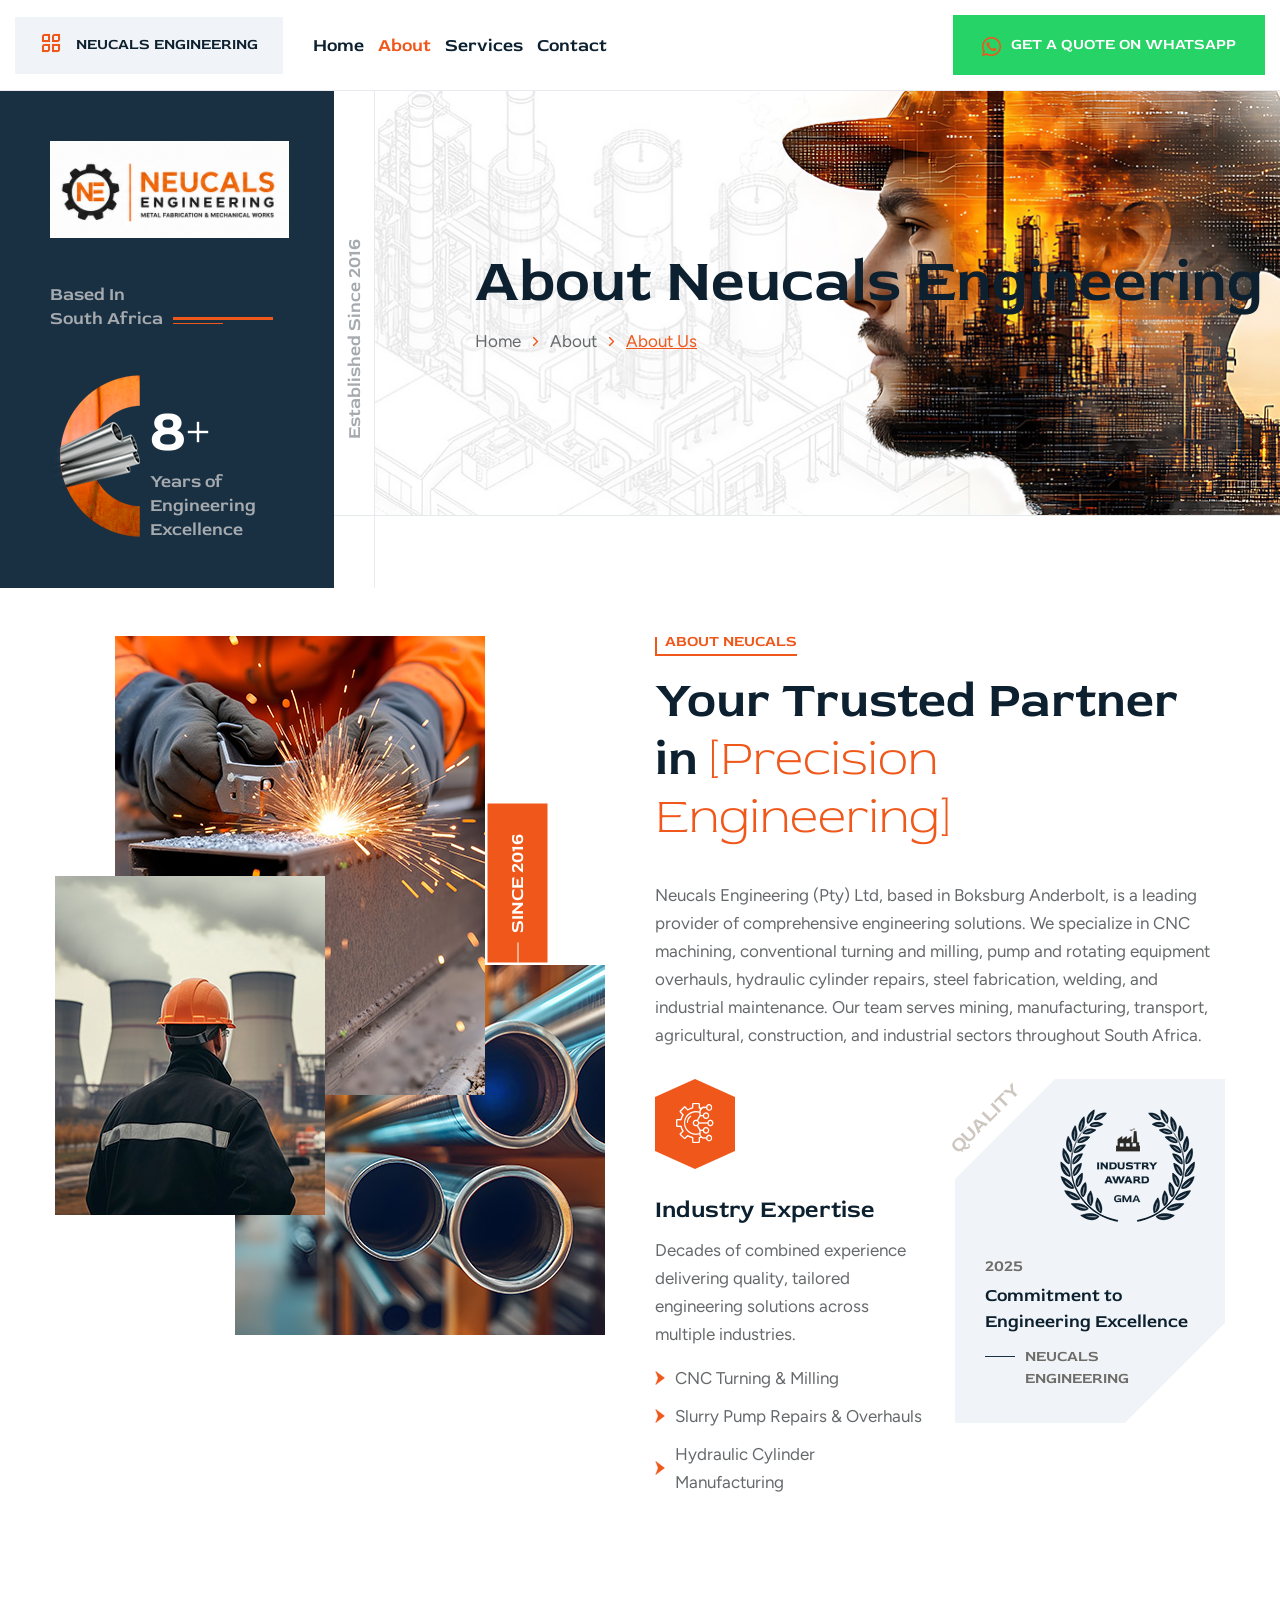
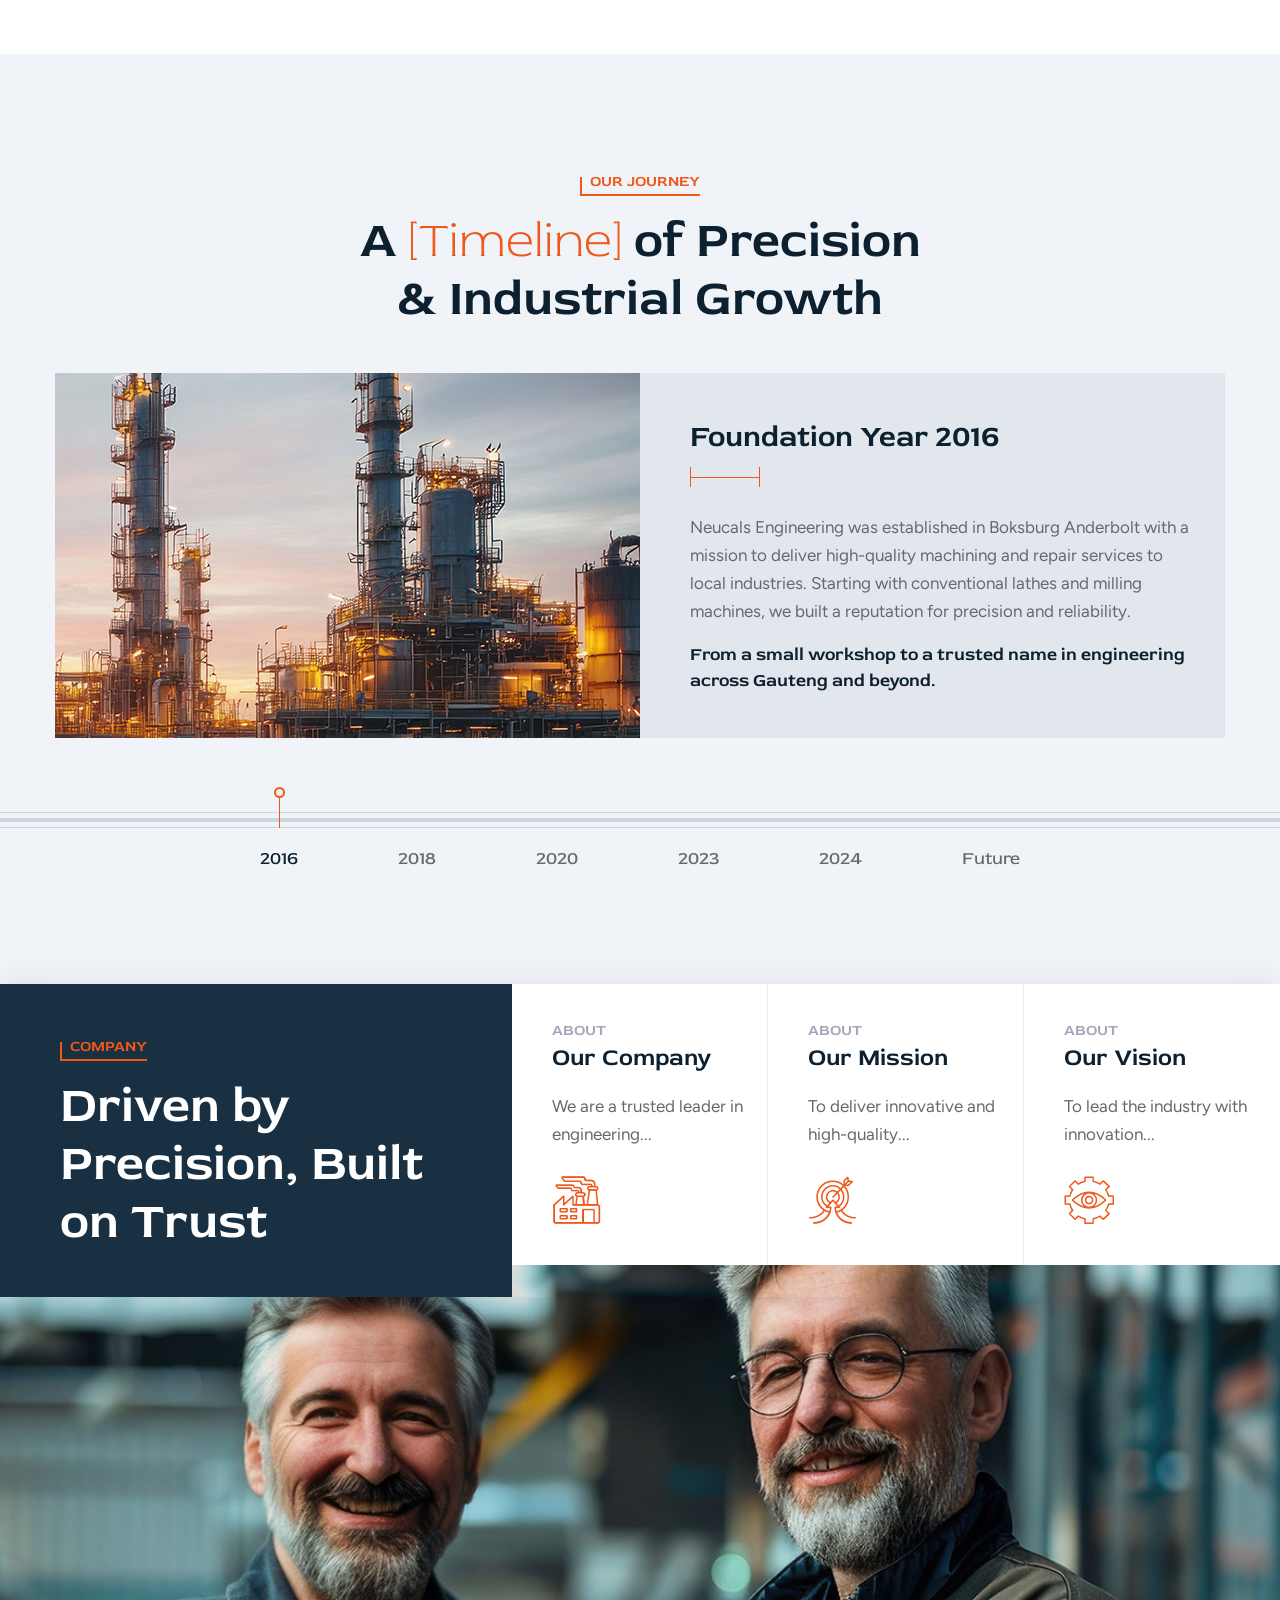
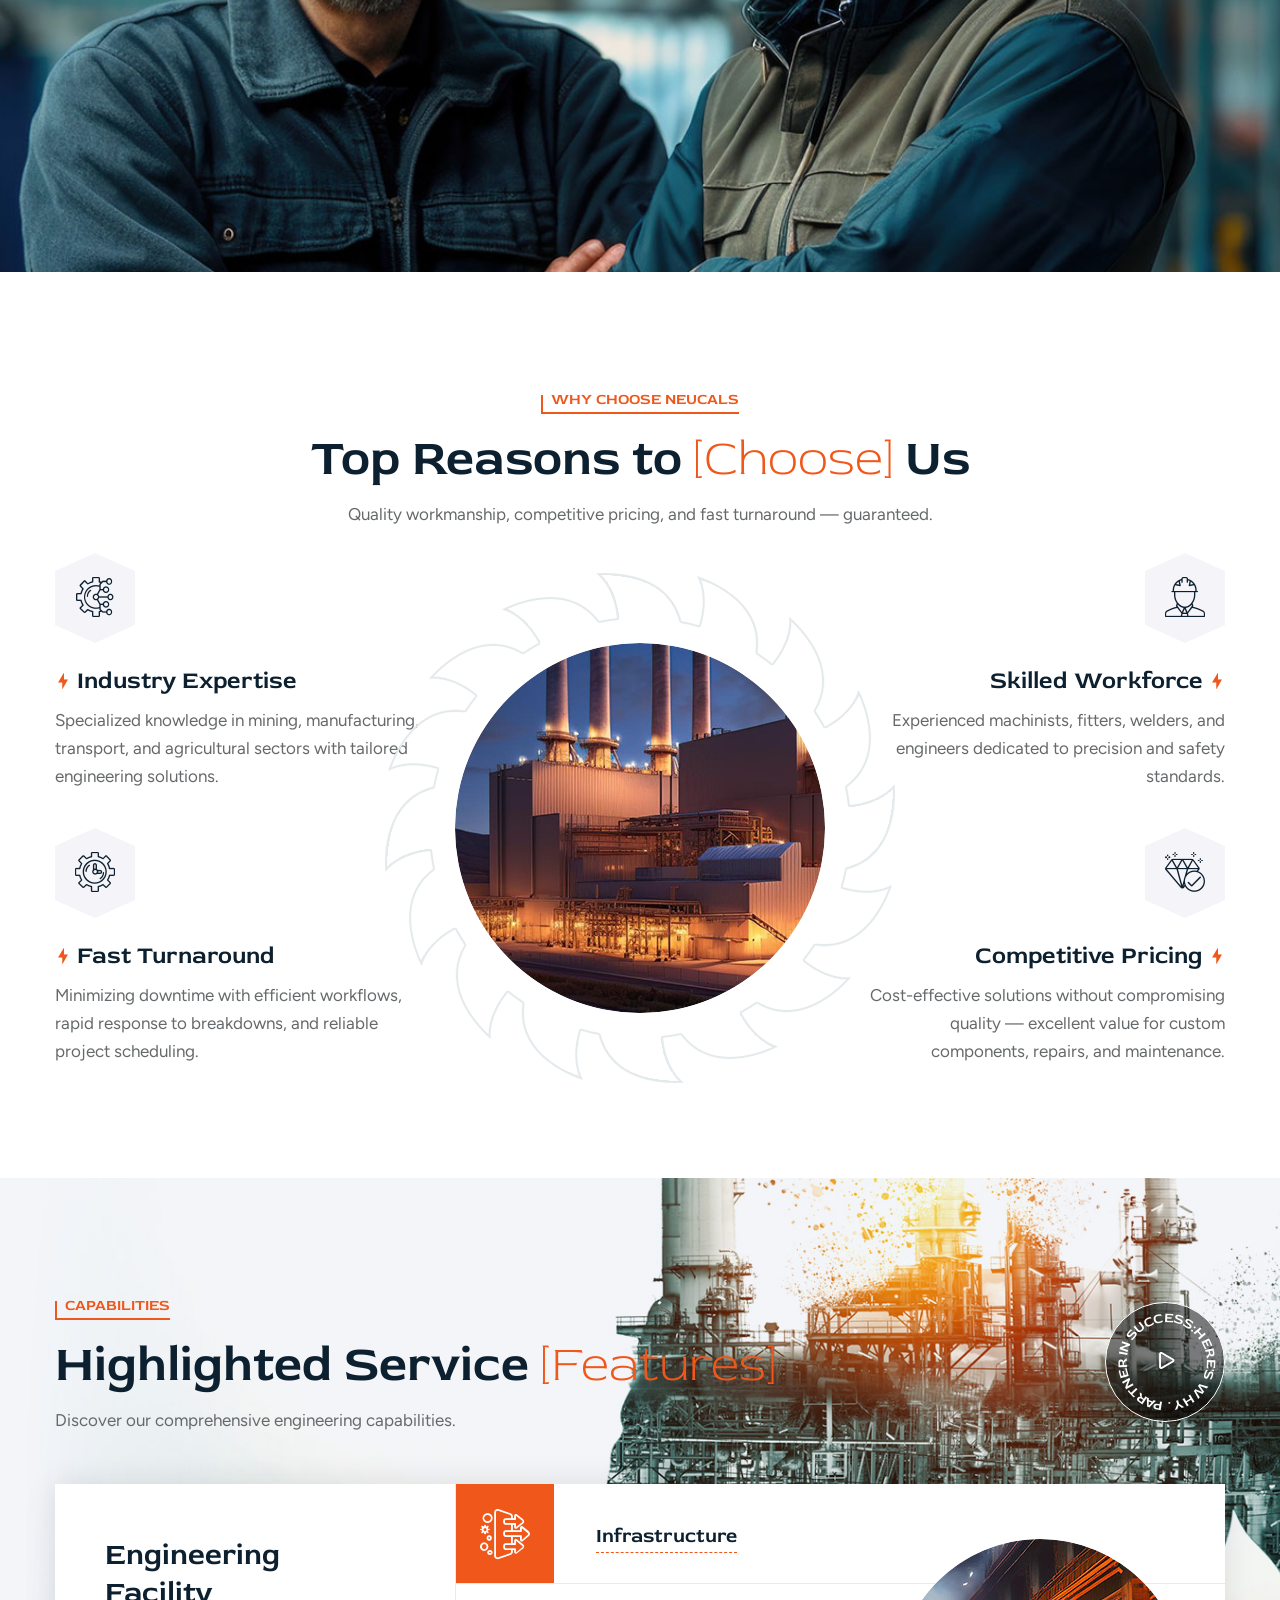
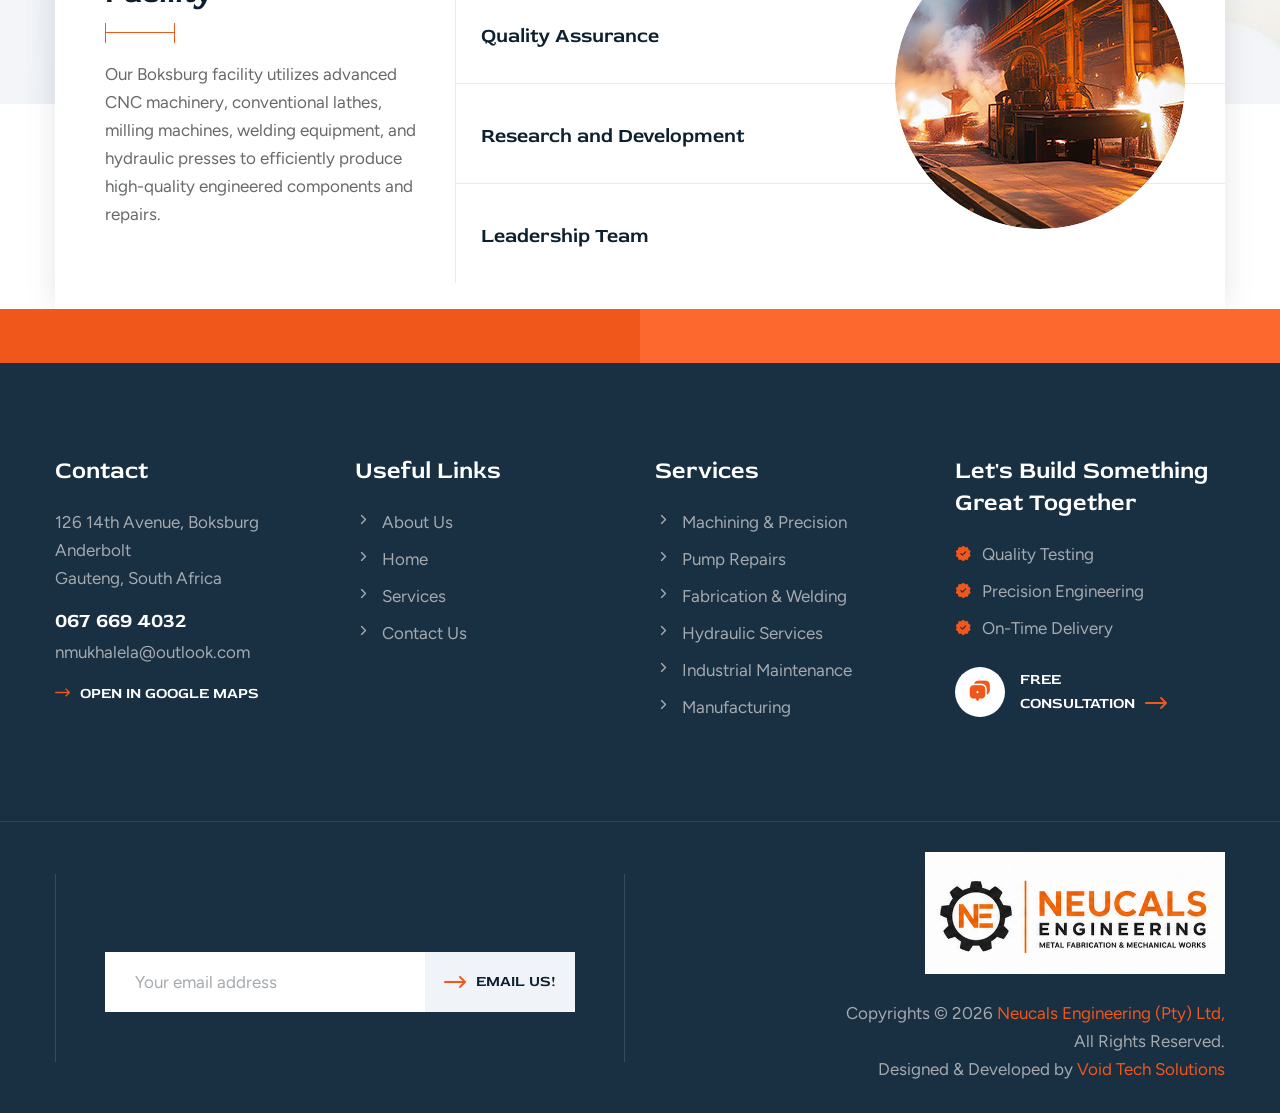
==== about.html @ 71191a8f "Initial commit - Neucals Engineering website" ====
<!DOCTYPE html>
<html lang="en">
<head>
<meta charset="utf-8">
<meta http-equiv="X-UA-Compatible" content="IE=edge">
<meta name="viewport" content="width=device-width, initial-scale=1.0" />

<!-- Primary Meta Tags -->
<title>About Neucals Engineering | CNC Machining & Fabrication Experts in Boksburg</title>
<meta name="title" content="About Neucals Engineering | Precision Machining & Industrial Maintenance Specialists">
<meta name="description" content="Neucals Engineering (Pty) Ltd provides expert CNC machining, pump repairs, hydraulic services, welding, fabrication, and industrial maintenance in Boksburg, Gauteng. Established 2016. Get a quote today!">
<meta name="keywords" content="Neucals Engineering, CNC machining Boksburg, pump repairs South Africa, hydraulic cylinder repairs, fabrication welding, industrial maintenance Gauteng, engineering company Boksburg, precision engineering South Africa, slurry pump repairs, CNC turning and milling">
<meta name="author" content="Neucals Engineering (Pty) Ltd">
<meta name="robots" content="index, follow">
<meta name="language" content="English">
<meta name="revisit-after" content="7 days">
<meta name="distribution" content="global">
<meta name="geo.region" content="ZA-GP">
<meta name="geo.placename" content="Boksburg">
<meta name="geo.position" content="-26.2125;28.2596">
<meta name="ICBM" content="-26.2125, 28.2596">

<!-- Open Graph / Facebook -->
<meta property="og:type" content="website">
<meta property="og:url" content="https://neucalsengineering.co.za/about.html">
<meta property="og:title" content="About Neucals Engineering | Precision Engineering Experts in Boksburg">
<meta property="og:description" content="Since 2016, Neucals Engineering has provided expert CNC machining, pump repairs, fabrication, welding, and industrial maintenance services across South Africa.">
<meta property="og:image" content="assets/images/headerlogo.png">

<!-- Twitter -->
<meta property="twitter:card" content="summary_large_image">
<meta property="twitter:url" content="https://neucalsengineering.co.za/about.html">
<meta property="twitter:title" content="About Neucals Engineering | Engineering Excellence Since 2016">
<meta property="twitter:description" content="Professional CNC machining, pump repairs, fabrication, welding, and industrial maintenance services in Boksburg, Gauteng.">
<meta property="twitter:image" content="assets/images/headerlogo.png">

<!-- Additional SEO Meta Tags -->
<meta name="format-detection" content="telephone=no">
<meta name="apple-mobile-web-app-capable" content="yes">
<meta name="apple-mobile-web-app-status-bar-style" content="black">
<meta name="apple-mobile-web-app-title" content="Neucals Engineering - About">

<!-- Canonical URL -->
<link rel="canonical" href="https://neucalsengineering.co.za/about.html">

<!-- Fav Icon -->
<link rel="icon" href="assets/images/favicon-4.ico" type="image/x-icon">
<link rel="apple-touch-icon" href="assets/images/favicon-4.ico">

<!-- Google Fonts -->
<link href="https://fonts.googleapis.com/css2?family=Red+Rose:wght@300..700&display=swap" rel="stylesheet">
<link href="https://fonts.googleapis.com/css2?family=Figtree:ital,wght@0,300..900;1,300..900&display=swap" rel="stylesheet">

<!-- Stylesheets -->
<link href="assets/css/font-awesome-all.css" rel="stylesheet">
<link href="assets/css/flaticon_flexibank.css" rel="stylesheet">
<link href="assets/css/owl.css" rel="stylesheet">
<link href="assets/css/bootstrap.css" rel="stylesheet">
<link href="assets/css/jquery.fancybox.min.css" rel="stylesheet">
<link href="assets/css/animate.css" rel="stylesheet">
<link href="assets/css/nice-select.css" rel="stylesheet">
<link href="assets/css/elpath.css" rel="stylesheet">
<link href="assets/css/color1.css" id="jssDefault" rel="stylesheet">
<link href="assets/css/odometer.css" rel="stylesheet">
<link href="assets/css/style.css" rel="stylesheet">
<link href="assets/css/responsive.css" rel="stylesheet">

<style>
    .header-lower .logo-box img, .sticky-header .logo-box img { max-height: 60px; width: auto; }
    .mobile-menu .nav-logo img { max-height: 50px; width: auto; }
</style>

<!-- Schema Markup for About Page -->
<script type="application/ld+json">
{
  "@context": "https://schema.org",
  "@type": "AboutPage",
  "name": "About Neucals Engineering",
  "description": "Neucals Engineering provides expert CNC machining, pump repairs, hydraulic services, fabrication, welding, and industrial maintenance in Boksburg, South Africa.",
  "url": "https://neucalsengineering.co.za/about.html",
  "mainEntity": {
    "@type": "LocalBusiness",
    "name": "Neucals Engineering (Pty) Ltd",
    "image": "https://neucalsengineering.co.za/assets/images/headerlogo.png",
    "description": "Since 2016, Neucals Engineering has been a trusted provider of precision machining, pump repairs, fabrication, welding, and industrial maintenance services.",
    "address": {
      "@type": "PostalAddress",
      "streetAddress": "126 14th Avenue, Anderbolt",
      "addressLocality": "Boksburg",
      "addressRegion": "Gauteng",
      "postalCode": "1459",
      "addressCountry": "ZA"
    },
    "geo": {
      "@type": "GeoCoordinates",
      "latitude": "-26.2125",
      "longitude": "28.2596"
    },
    "url": "https://neucalsengineering.co.za/",
    "telephone": "+27676694032",
    "email": "nmukhalela@outlook.com",
    "priceRange": "$$",
    "openingHoursSpecification": {
      "@type": "OpeningHoursSpecification",
      "dayOfWeek": ["Monday", "Tuesday", "Wednesday", "Thursday", "Friday"],
      "opens": "08:00",
      "closes": "17:00"
    },
    "foundingDate": "2016",
    "founders": [
      {
        "@type": "Person",
        "name": "N. Mukhalela"
      }
    ],
    "knowsLanguage": ["English", "Zulu", "Xhosa"],
    "areaServed": {
      "@type": "State",
      "name": "Gauteng"
    },
    "makesOffer": [
      {
        "@type": "Offer",
        "itemOffered": {
          "@type": "Service",
          "name": "CNC Machining",
          "description": "Precision CNC turning and milling services"
        }
      },
      {
        "@type": "Offer",
        "itemOffered": {
          "@type": "Service",
          "name": "Pump Repairs",
          "description": "Slurry pump repairs and overhauls"
        }
      },
      {
        "@type": "Offer",
        "itemOffered": {
          "@type": "Service",
          "name": "Fabrication & Welding",
          "description": "Steel fabrication and welding services"
        }
      }
    ]
  }
}
</script>

<!-- BreadcrumbList Schema -->
<script type="application/ld+json">
{
  "@context": "https://schema.org",
  "@type": "BreadcrumbList",
  "itemListElement": [
    {
      "@type": "ListItem",
      "position": 1,
      "name": "Home",
      "item": "https://neucalsengineering.co.za/"
    },
    {
      "@type": "ListItem",
      "position": 2,
      "name": "About",
      "item": "https://neucalsengineering.co.za/about.html"
    }
  ]
}
</script>

</head>


<!-- page wrapper -->
<body>

    <div class="boxed_wrapper">


        <!-- preloader -->
        <div class="loader-wrap">
            <div class="preloader">
                <div id="handle-preloader" class="handle-preloader">
                    <div class="animation-preloader">
                        <div class="spinner"></div>
                        <div class="txt-loading">
                            <span data-text-preloader="N" class="letters-loading">N</span>
                            <span data-text-preloader="e" class="letters-loading">e</span>
                            <span data-text-preloader="u" class="letters-loading">u</span>
                            <span data-text-preloader="c" class="letters-loading">c</span>
                            <span data-text-preloader="a" class="letters-loading">a</span>
                            <span data-text-preloader="l" class="letters-loading">l</span>
                            <span data-text-preloader="s" class="letters-loading">s</span>
                        </div>
                    </div>  
                </div>
            </div>
        </div>
        <!-- preloader end -->


        <!--sidebar popup-->
        <div id="sidebar-popup" class="sidebar-popup">
            <div class="popup-inner">
                <div class="close-popup"><i class="flaticon-cross-button"></i></div>
                <figure class="logo-box"><a href="index.html"><img src="assets/images/headerlogo.png" alt="Neucals Engineering Logo"></a></figure>
           
                <div class="inner-box">
                    <div class="icon-box"><i class="flaticon-calendar"></i></div>
                    <div class="light-icon"><i class="flaticon-calendar"></i></div>
                    <h3>Get <span>Custom <br />Engineering</span> Solutions Now!</h3>
                   <a href="https://wa.me/27676694032?text=Hello%20Neucals%20Engineering%2C%20I%27m%20interested%20in%20getting%20a%20quote%20for%20your%20services." target="_blank" class="theme-btn btn-two" style="background-color: #25D366;"><i class="fab fa-whatsapp"></i><span>Get a Quote on WhatsApp</span></a>
                </div>
                <div class="copyright">
                    <p>Copyrights &copy; 2026 Neucals Engineering (Pty) Ltd, All Rights Reserved.</p>
                </div>
            </div>
        </div>


        <!-- main header -->
        <header class="main-header">
            <div class="bg-color"></div>
            <!-- header-lower -->
            <div class="header-lower">
                <div class="outer-container">
                    <div class="outer-box">
                        <div class="left-column">
                            <div class="sidebar-toggler"><i class="flaticon-menu"></i><span>Neucals Engineering</span></div>
                            <div class="menu-area">
                                <!--Mobile Navigation Toggler-->
                                <div class="mobile-nav-toggler">
                                    <i class="icon-bar"></i>
                                    <i class="icon-bar"></i>
                                    <i class="icon-bar"></i>
                                </div>
                                <nav class="main-menu navbar-expand-md navbar-light clearfix">
                                    <div class="collapse navbar-collapse show clearfix" id="navbarSupportedContent">
                                        <ul class="navigation clearfix">
                                            <li><a href="index.html">Home</a></li>
                                            <li class="current"><a href="about.html">About</a></li>
                                            <li><a href="service.html">Services</a></li>
                                            <li><a href="contact.html">Contact</a></li>
                                        </ul>
                                    </div>
                                </nav>
                            </div>
                        </div>
                        <ul class="menu-right-content">
                        
                            <li class="btn-box">
                     <a href="https://wa.me/27676694032?text=Hello%20Neucals%20Engineering%2C%20I%27m%20interested%20in%20getting%20a%20quote%20for%20your%20services." target="_blank" class="theme-btn btn-one" style="background-color: #25D366;"><i class="fab fa-whatsapp"></i><span>Get a Quote on WhatsApp</span></a>
                            </li>
                        </ul>
                    </div>
                </div>
            </div>

            <!--sticky Header-->
            <div class="sticky-header">
                <div class="bg-color"></div>
                <div class="outer-container">
                    <div class="outer-box">
                        <div class="left-column">
                            <div class="sidebar-toggler"><i class="flaticon-menu"></i><span>Neucals Engineering</span></div>
                            <div class="menu-area">
                                <nav class="main-menu clearfix">
                                    <!--Keep This Empty / Menu will come through Javascript-->
                                </nav>
                            </div>
                        </div>
                        <ul class="menu-right-content">
                            <li class="btn-box">
                                <a href="https://wa.me/27676694032?text=Hello%20Neucals%20Engineering%2C%20I%27m%20interested%20in%20getting%20a%20quote%20for%20your%20services." target="_blank" class="theme-btn btn-one" style="background-color: #25D366;"><i class="fab fa-whatsapp"></i><span>Get a Quote</span></a>
                            </li>
                        </ul>
                    </div>
                </div>
            </div>
        </header>
        <!-- main-header end -->


        <!-- Mobile Menu  -->
        <div class="mobile-menu">
            <div class="menu-backdrop"></div>
            <div class="close-btn"><i class="fas fa-times"></i></div>
            
            <nav class="menu-box">
                <div class="nav-logo"><a href="index.html"><img src="assets/images/headerlogo.png" alt="Neucals Engineering Logo"></a></div>
                <div class="menu-outer"><!--Here Menu Will Come Automatically Via Javascript / Same Menu as in Header--></div>
                <div class="contact-info">
                    <h4>Contact Info</h4>
                    <ul>
                        <li>126 14th Avenue, Boksburg Anderbolt, South Africa</li>
                        <li><a href="tel:0676694032">067 669 4032</a></li>
                        <li><a href="mailto:nmukhalela@outlook.com">nmukhalela@outlook.com</a></li>
                    </ul>
                </div>
                <div class="social-links">
                    <ul class="clearfix">
                        <li><a href="#" aria-label="Twitter"><span class="fab fa-twitter"></span></a></li>
                        <li><a href="#" aria-label="Facebook"><span class="fab fa-facebook-square"></span></a></li>
                        <li><a href="#" aria-label="Pinterest"><span class="fab fa-pinterest-p"></span></a></li>
                        <li><a href="#" aria-label="Instagram"><span class="fab fa-instagram"></span></a></li>
                        <li><a href="#" aria-label="YouTube"><span class="fab fa-youtube"></span></a></li>
                    </ul>
                </div>
            </nav>
        </div>
        <!-- End Mobile Menu -->


        <!-- page-title -->
        <section class="page-title">
            <div class="bg-layer" style="background-image: url(assets/images/background/page-title.jpg);"></div>
            <div class="outer-container">
                <div class="content-box">
                    <h1>About Neucals Engineering</h1>
                    <ul class="bread-crumb">
                        <li><a href="index.html">Home</a></li>
                        <li><i class="flaticon-right"></i></li>
                        <li>About</li>
                        <li><i class="flaticon-right"></i></li>
                        <li><span>About Us</span></li>
                    </ul>
                </div>
            </div>
            <div class="based-content">
                <div class="inner">
                    <div class="logo-box">
                        <figure class="logo"><a href="index.html"><img src="assets/images/headerlogo.png" alt="Neucals Engineering Logo"></a></figure>
                        <h5>Based In <br>South Africa</h5>
                    </div>
                    <div class="single-item">
                        <div class="shape" style="background-image: url(assets/images/shape/shape-1.png);"></div>
                        <h2>8<span>+</span></h2>
                        <h5>Years of <br>Engineering Excellence</h5>
                    </div>
                </div>
                <span class="rotate-text">Established Since 2016</span>
            </div>
        </section>
        <!-- page-title end -->


        <!-- about-style-three -->
        <section class="about-style-three alternat-2">
            <div class="auto-container">
                <div class="row clearfix">
                    <div class="col-lg-6 col-md-12 col-sm-12 image-column">
                        <div class="image-box">
                            <figure class="image image-1"><img src="assets/images/resource/about-3.jpg" alt="Neucals CNC Machining Services"></figure>
                            <figure class="image image-2"><img src="assets/images/resource/about-4.jpg" alt="Neucals Hydraulic Cylinder Repair Services"></figure>
                            <figure class="image image-3"><img src="assets/images/resource/about-5.jpg" alt="Neucals Welding and Steel Fabrication Services"></figure>
                            <span class="rotate-text">Since 2016</span>
                        </div>
                    </div>
                    <div class="col-lg-6 col-md-12 col-sm-12 content-column">
                        <div class="content-box">
                            <div class="sec-title mb_35">
                                <h6>About Neucals</h6>
                                <h2>Your Trusted Partner in <span>[Precision Engineering]</span></h2>
                            </div>
                            <div class="text-box mb_30">
                                <p>Neucals Engineering (Pty) Ltd, based in Boksburg Anderbolt, is a leading provider of comprehensive engineering solutions. We specialize in CNC machining, conventional turning and milling, pump and rotating equipment overhauls, hydraulic cylinder repairs, steel fabrication, welding, and industrial maintenance. Our team serves mining, manufacturing, transport, agricultural, construction, and industrial sectors throughout South Africa.</p>
                            </div>
                            <div class="inner-box">
                                <div class="row clearfix">
                                    <div class="col-lg-6 col-md-6 col-sm-12 left-column">
                                        <div class="left-content">
                                            <div class="icon-box"><i class="flaticon-manufacturing"></i></div>
                                            <h3>Industry Expertise</h3>
                                            <p>Decades of combined experience delivering quality, tailored engineering solutions across multiple industries.</p>
                                            <ul class="list-item clearfix">
                                                <li><img src="assets/images/icons/icon-27.png" alt="CNC Icon"><span>CNC Turning & Milling</span></li>
                                                <li><img src="assets/images/icons/icon-27.png" alt="Pump Icon"><span>Slurry Pump Repairs & Overhauls</span></li>
                                                <li><img src="assets/images/icons/icon-27.png" alt="Hydraulic Icon"><span>Hydraulic Cylinder Manufacturing</span></li>
                                            </ul>
                                            <!-- Button removed -->
                                        </div>
                                    </div>
                                    <div class="col-lg-6 col-md-6 col-sm-12 award-column">
                                        <div class="award-box">
                                            <h4>Quality</h4>
                                            <div class="award-image align-3"><img src="assets/images/icons/award-2.png" alt="Quality Award Badge"></div>
                                            <h6>2025</h6>
                                            <h5>Commitment to 
                                                Engineering Excellence</h5>
                                            <span class="text">Neucals Engineering</span>
                                        </div>
                                    </div>
                                </div>
                            </div>
                        </div>
                    </div>
                </div>
            </div>
        </section>
        <!-- about-style-three end -->


        <!-- history-section -->
        <section class="history-section bg-color-1">
            <div class="outer-container">
                <div class="sec-title centred mb_45 pl_15 pr_15">
                    <h6>Our Journey</h6>
                    <h2>A <span>[Timeline]</span> of Precision <br />& Industrial Growth</h2>
                </div>
                <div class="tabs-box">
                    <div class="tabs-content">
                        <div class="tab active-tab" id="tab-1">
                            <div class="tabs-inner">
                                <div class="row clearfix">
                                    <div class="col-lg-6 col-md-12 col-sm-12 image-column">
                                        <figure class="image-box"><img src="assets/images/resource/history-1.jpg" alt="Neucals Engineering Foundation - Established 2016"></figure>
                                    </div>
                                    <div class="col-lg-6 col-md-12 col-sm-12 content-column">
                                        <div class="content-box">
                                            <div class="title-text">
                                                <div class="title-shape"></div>
                                                <h2>Foundation Year 2016</h2>
                                            </div>
                                            <p>Neucals Engineering was established in Boksburg Anderbolt with a mission to deliver high-quality machining and repair services to local industries. Starting with conventional lathes and milling machines, we built a reputation for precision and reliability.</p>
                                            <h5>From a small workshop to a trusted name in engineering across Gauteng and beyond.</h5>
                                        </div>
                                    </div>
                                </div>
                            </div>
                        </div>
                        <div class="tab" id="tab-2">
                            <div class="tabs-inner">
                                <div class="row clearfix">
                                    <div class="col-lg-6 col-md-12 col-sm-12 image-column">
                                        <figure class="image-box"><img src="assets/images/resource/history-2.jpg" alt="Neucals CNC Machinery Expansion 2018"></figure>
                                    </div>
                                    <div class="col-lg-6 col-md-12 col-sm-12 content-column">
                                        <div class="content-box">
                                            <div class="title-text">
                                                <div class="title-shape"></div>
                                                <h2>Expansion: CNC & Hydraulics 2018</h2>
                                            </div>
                                            <p>Invested in advanced CNC turning and milling centers, enabling high-volume precision component manufacturing. Launched dedicated hydraulic cylinder repair and manufacturing division, serving mining and transport sectors.</p>
                                            <h5>Enhanced capabilities in pump repairs and mechanical seal fitting.</h5>
                                        </div>
                                    </div>
                                </div>
                            </div>
                        </div>
                        <div class="tab" id="tab-3">
                            <div class="tabs-inner">
                                <div class="row clearfix">
                                    <div class="col-lg-6 col-md-12 col-sm-12 image-column">
                                        <figure class="image-box"><img src="assets/images/resource/history-3.jpg" alt="Neucals Fabrication and Welding Division 2020"></figure>
                                    </div>
                                    <div class="col-lg-6 col-md-12 col-sm-12 content-column">
                                        <div class="content-box">
                                            <div class="title-text">
                                                <div class="title-shape"></div>
                                                <h2>Fabrication & Welding Division 2020</h2>
                                            </div>
                                            <p>Launched dedicated steel fabrication and structural welding unit offering MIG, TIG, and arc welding, custom brackets, frames, trailer manufacturing, and toolbox production.</p>
                                            <h5>Became a one-stop shop for engineering and metalwork.</h5>
                                        </div>
                                    </div>
                                </div>
                            </div>
                        </div>
                        <div class="tab" id="tab-4">
                            <div class="tabs-inner">
                                <div class="row clearfix">
                                    <div class="col-lg-6 col-md-12 col-sm-12 image-column">
                                        <figure class="image-box"><img src="assets/images/resource/history-4.jpg" alt="Neucals Industrial Maintenance Expansion 2023"></figure>
                                    </div>
                                    <div class="col-lg-6 col-md-12 col-sm-12 content-column">
                                        <div class="content-box">
                                            <div class="title-text">
                                                <div class="title-shape"></div>
                                                <h2>Industrial Maintenance & On-Site Support 2023</h2>
                                            </div>
                                            <p>Expanded services to include plant maintenance, breakdown repairs, preventative maintenance programs, and on-site engineering support across mining and manufacturing plants.</p>
                                            <h5>24/7 emergency response and equipment alignment services added.</h5>
                                        </div>
                                    </div>
                                </div>
                            </div>
                        </div>
                        <div class="tab" id="tab-5">
                            <div class="tabs-inner">
                                <div class="row clearfix">
                                    <div class="col-lg-6 col-md-12 col-sm-12 image-column">
                                        <figure class="image-box"><img src="assets/images/resource/history-5.jpg" alt="Neucals Engineering Growth 2024"></figure>
                                    </div>
                                    <div class="col-lg-6 col-md-12 col-sm-12 content-column">
                                        <div class="content-box">
                                            <div class="title-text">
                                                <div class="title-shape"></div>
                                                <h2>Continued Growth & Innovation 2024</h2>
                                            </div>
                                            <p>Strengthened our position as a leading engineering partner across South Africa, serving mining, manufacturing, transport, agriculture, and construction sectors with quality workmanship and fast turnaround times.</p>
                                            <h5>Building the future of industrial engineering.</h5>
                                        </div>
                                    </div>
                                </div>
                            </div>
                        </div>
                        <div class="tab" id="tab-6">
                            <div class="tabs-inner">
                                <div class="row clearfix">
                                    <div class="col-lg-6 col-md-12 col-sm-12 image-column">
                                        <figure class="image-box"><img src="assets/images/resource/history-6.jpg" alt="Neucals Engineering Future Vision"></figure>
                                    </div>
                                    <div class="col-lg-6 col-md-12 col-sm-12 content-column">
                                        <div class="content-box">
                                            <div class="title-text">
                                                <div class="title-shape"></div>
                                                <h2>Looking Ahead: Future Vision</h2>
                                            </div>
                                            <p>Neucals Engineering continues to invest in advanced machinery, skilled workforce development, and expanded capacity to serve the growing needs of South African industries.</p>
                                            <h5>Your partner in precision engineering for years to come.</h5>
                                        </div>
                                    </div>
                                </div>
                            </div>
                        </div>
                    </div>
                    <div class="tab-btn-box">
                        <ul class="tab-btns tab-buttons">
                            <li class="tab-btn active-btn" data-tab="#tab-1">2016</li>
                            <li class="tab-btn" data-tab="#tab-2">2018</li>
                            <li class="tab-btn" data-tab="#tab-3">2020</li>
                            <li class="tab-btn" data-tab="#tab-4">2023</li>
                            <li class="tab-btn" data-tab="#tab-5">2024</li>
                            <li class="tab-btn" data-tab="#tab-6">Future</li>
                        </ul>
                    </div>
                </div>
            </div>
        </section>
        <!-- history-section end -->


        <!-- company-section -->
        <section class="company-section">
            <div class="bg-layer" style="background-image: url(assets/images/background/company-bg.jpg);"></div>
            <div class="outer-container">
                <div class="outer-box clearfix">
                    <div class="title-column">
                        <div class="sec-title light">
                            <h6>Company</h6>
                            <h2>Driven by Precision, Built on Trust</h2>
                        </div>
                    </div>
                    <div class="single-column">
                        <div class="inner-box">
                            <div class="static-content">
                                <h6>about</h6>
                                <h3>Our Company</h3>
                                <p>We are a trusted leader in engineering...</p>
                                <div class="icon-box"><i class="flaticon-factory-1"></i></div>
                            </div>
                            <div class="overlay-content">
                                <h6>about</h6>
                                <h3>Our Company</h3>
                                <p>Neucals Engineering (Pty) Ltd delivers precision machining, pump overhauls, hydraulic repairs, fabrication, and industrial maintenance across South Africa.</p>
                                <h4>Core Strengths</h4>
                                <ul class="list-item clearfix">
                                    <li>CNC & Conventional Machining</li>
                                    <li>Pump & Rotating Equipment Repairs</li>
                                    <li>Fabrication & Welding</li>
                                </ul>
                                <!-- Read More link removed -->
                                <div class="download-box">
                                    <button type="button"></button>
                                    <div class="icon-box"><i class="flaticon-brochure"></i></div>
                                    <div class="inner">
                                        <h4>Company Profile</h4>
                                        <span>pdf(2.8mb)</span>
                                    </div>
                                </div>
                            </div>
                        </div>
                    </div>
                    <div class="single-column">
                        <div class="inner-box">
                            <div class="static-content">
                                <h6>about</h6>
                                <h3>Our Mission</h3>
                                <p>To deliver innovative and high-quality...</p>
                                <div class="icon-box"><i class="flaticon-goal"></i></div>
                            </div>
                            <div class="overlay-content">
                                <h6>about</h6>
                                <h3>Our Mission</h3>
                                <p>To provide exceptional engineering services through quality workmanship, fast turnaround, and customer-centric solutions, ensuring operational efficiency for our clients.</p>
                                <h4>Key Commitments</h4>
                                <ul class="list-item clearfix">
                                    <li>Zero-defect quality policy</li>
                                    <li>On-time delivery</li>
                                    <li>Continuous improvement</li>
                                </ul>
                                <div class="link"><a href="contact.html"><i class="flaticon-right-arrow"></i><span>Read More</span></a></div>
                                <div class="download-box">
                                    <button type="button"></button>
                                    <div class="icon-box"><i class="flaticon-brochure"></i></div>
                                    <div class="inner">
                                        <h4>Company Profile</h4>
                                        <span>pdf(2.8mb)</span>
                                    </div>
                                </div>
                            </div>
                        </div>
                    </div>
                    <div class="single-column">
                        <div class="inner-box">
                            <div class="static-content">
                                <h6>about</h6>
                                <h3>Our Vision</h3>
                                <p>To lead the industry with innovation...</p>
                                <div class="icon-box"><i class="flaticon-business-vision"></i></div>
                            </div>
                            <div class="overlay-content">
                                <h6>about</h6>
                                <h3>Our Vision</h3>
                                <p>To lead the engineering industry with technical excellence, innovation, and reliability, becoming the preferred partner for machining, repairs, and maintenance across all industrial sectors.</p>
                                <h4>Future Focus</h4>
                                <ul class="list-item clearfix">
                                    <li>Advanced automation</li>
                                    <li>Expanded capacity</li>
                                    <li>Skills development</li>
                                </ul>
                                <div class="link"><a href="service.html"><i class="flaticon-right-arrow"></i><span>Read More</span></a></div>
                                <div class="download-box">
                                    <button type="button"></button>
                                    <div class="icon-box"><i class="flaticon-brochure"></i></div>
                                    <div class="inner">
                                        <h4>Company Profile</h4>
                                        <span>pdf(2.8mb)</span>
                                    </div>
                                </div>
                            </div>
                        </div>
                    </div>
                </div>
            </div>
        </section>
        <!-- company-section end -->


        <!-- chooseus-style-two -->
        <section class="chooseus-style-two">
            <div class="auto-container">
                <div class="sec-title mb_25 centred">
                    <h6>Why Choose Neucals</h6>
                    <h2>Top Reasons to <span>[Choose]</span> Us</h2>
                    <p class="mt_12">Quality workmanship, competitive pricing, and fast turnaround — guaranteed.</p>
                </div>
                <div class="row align-items-center">
                    <div class="col-lg-4 col-md-12 col-sm-12 left-column">
                        <div class="left-content">
                            <div class="chooseus-block-two">
                                <div class="inner-box">
                                    <div class="icon-box"><i class="flaticon-manufacturing"></i></div>
                                    <h3><i class="flaticon-thunder-bolt"></i>Industry Expertise</h3>
                                    <p>Specialized knowledge in mining, manufacturing, transport, and agricultural sectors with tailored engineering solutions.</p>
                                </div>
                            </div>
                            <div class="chooseus-block-two">
                                <div class="inner-box">
                                    <div class="icon-box"><i class="flaticon-manufacturing-1"></i></div>
                                    <h3><i class="flaticon-thunder-bolt"></i>Fast Turnaround</h3>
                                    <p>Minimizing downtime with efficient workflows, rapid response to breakdowns, and reliable project scheduling.</p>
                                </div>
                            </div>
                        </div>
                    </div>
                    <div class="col-lg-4 col-md-12 col-sm-12 image-column">
                        <div class="image-box">
                            <div class="image-shape" style="background-image: url(assets/images/shape/shape-15.png);"></div>
                            <figure class="image"><img src="assets/images/resource/chooseus-1.jpg" alt="Neucals Engineering Team"></figure>
                        </div>
                    </div>
                    <div class="col-lg-4 col-md-12 col-sm-12 right-column">
                        <div class="right-content align-3">
                            <div class="chooseus-block-two">
                                <div class="inner-box">
                                    <div class="icon-box"><i class="flaticon-engineer"></i></div>
                                    <h3><i class="flaticon-thunder-bolt"></i>Skilled Workforce</h3>
                                    <p>Experienced machinists, fitters, welders, and engineers dedicated to precision and safety standards.</p>
                                </div>
                            </div>
                            <div class="chooseus-block-two">
                                <div class="inner-box">
                                    <div class="icon-box"><i class="flaticon-test"></i></div>
                                    <h3><i class="flaticon-thunder-bolt"></i>Competitive Pricing</h3>
                                    <p>Cost-effective solutions without compromising quality — excellent value for custom components, repairs, and maintenance.</p>
                                </div>
                            </div>
                        </div>
                    </div>
                </div>
            </div>
        </section>
        <!-- chooseus-style-two end -->


        <!-- features-section -->
        <section class="features-section">
            <div class="bg-layer" style="background-image: url(assets/images/background/feature-bg.jpg);"></div>
            <div class="auto-container">
                <div class="title-box mb_50">
                    <div class="sec-title">
                        <h6>Capabilities</h6>
                        <h2>Highlighted Service <span>[Features]</span></h2>
                        <p class="mt_12">Discover our comprehensive engineering capabilities.</p>
                    </div>
                    <div class="rotate-text">
                        <span class="curved-circle">Partner in Success: Here's Why .</span>
                        <div class="video-btn"><a href="https://www.youtube.com/watch?v=nfP5N9Yc72A&amp;t=28s" class="lightbox-image" data-caption=""><i class="flaticon-play-button"></i></a></div>
                    </div>
                </div>
                <div class="inner-container">
                    <div class="row clearfix">
                        <div class="col-lg-4 col-md-12 col-sm-12 left-column">
                            <div class="left-content">
                                <div class="title-box">
                                    <div class="title-shape"></div>
                                    <h3>Engineering <br />Facility</h3>
                                </div>
                                <p>Our Boksburg facility utilizes advanced CNC machinery, conventional lathes, milling machines, welding equipment, and hydraulic presses to efficiently produce high-quality engineered components and repairs.</p>
                                <!-- Read More link removed -->
                            </div>
                        </div>
                        <div class="col-lg-8 col-md-12 col-sm-12 content-column">
                            <div class="content-box">
                                <div class="tabs-box">
                                    <ul class="tab-btns tab-buttons clearfix">
                                        <li class="tab-btn active-btn" data-tab="#tab-7">
                                            <div class="icon-box"><i class="flaticon-filter"></i></div>
                                            <h4>Infrastructure</h4>
                                        </li>
                                        <li class="tab-btn" data-tab="#tab-8">
                                            <div class="icon-box"><i class="flaticon-filter"></i></div>
                                            <h4>Quality Assurance</h4>
                                        </li>
                                        <li class="tab-btn" data-tab="#tab-9">
                                            <div class="icon-box"><i class="flaticon-filter"></i></div>
                                            <h4>Research and Development</h4>
                                        </li>
                                        <li class="tab-btn" data-tab="#tab-10">
                                            <div class="icon-box"><i class="flaticon-filter"></i></div>
                                            <h4>Leadership Team</h4>
                                        </li>
                                    </ul>
                                    <div class="tabs-content">
                                        <div class="tab active-tab" id="tab-7">
                                            <figure class="image-box"><img src="assets/images/resource/feature-1.jpg" alt="Neucals Engineering Infrastructure"></figure>
                                        </div>
                                        <div class="tab" id="tab-8">
                                            <figure class="image-box"><img src="assets/images/resource/feature-2.jpg" alt="Neucals Quality Assurance"></figure>
                                        </div>
                                        <div class="tab" id="tab-9">
                                            <figure class="image-box"><img src="assets/images/resource/feature-3.jpg" alt="Neucals R&D"></figure>
                                        </div>
                                        <div class="tab" id="tab-10">
                                            <figure class="image-box"><img src="assets/images/resource/feature-4.jpg" alt="Neucals Leadership Team"></figure>
                                        </div>
                                    </div>
                                </div>
                            </div>
                        </div>
                    </div>
                </div>
            </div>
        </section>
        <!-- features-section end -->


        <!-- download-section -->
        <section class="download-section">
            <div class="bg-layer"></div>
            <div class="auto-container">
                <div class="row clearfix">
                    <div class="col-lg-6 col-md-12 col-sm-12 single-column">
                        <!-- Company profile download removed - can be added later -->
                    </div>
                </div>
            </div>
        </section>
        <!-- download-section end -->


        <!-- main-footer -->
        <footer class="main-footer">
            <div class="widget-section">
                <div class="auto-container">
                    <div class="row clearfix">
                        <div class="col-lg-3 col-md-6 col-sm-12 footer-column">
                            <div class="footer-widget contact-widget">
                                <div class="widget-title">
                                    <h3>Contact</h3>
                                </div>
                               <div class="widget-content">
    <p>126 14th Avenue, Boksburg Anderbolt<br>
        Gauteng, South Africa</p>
    <div class="phone"><a href="tel:0676694032">067 669 4032</a></div>
    <div class="email"><a href="mailto:nmukhalela@outlook.com">nmukhalela@outlook.com</a></div>
    <div class="map-link"><a href="https://www.google.com/maps/place/126+14th+Avenue+Boksburg+Anderbolt/@-26.156813,28.231026,15z" target="_blank"><i class="flaticon-right-arrow"></i><span>Open in Google Maps</span></a></div>
</div>
                            </div>
                        </div>
                        <div class="col-lg-3 col-md-6 col-sm-12 footer-column">
                            <div class="footer-widget links-widget">
                                <div class="widget-title">
                                    <h3>Useful Links</h3>
                                </div>
                                <div class="widget-content">
                                    <ul class="links-list clearfix">
                                        <li><a href="about.html"><i class="flaticon-right"></i><span>About Us</span></a></li>
                                        <li><a href="index.html"><i class="flaticon-right"></i><span>Home</span></a></li>
                                        <li><a href="service.html"><i class="flaticon-right"></i><span>Services</span></a></li>
                                        <li><a href="contact.html"><i class="flaticon-right"></i><span>Contact Us</span></a></li>
                                    </ul>
                                </div>
                            </div>
                        </div>
                        <div class="col-lg-3 col-md-6 col-sm-12 footer-column">
                            <div class="footer-widget links-widget">
                                <div class="widget-title">
                                    <h3>Services</h3>
                                </div>
                                <div class="widget-content">
                                    <ul class="links-list clearfix">
                                        <li><a href="service.html"><i class="flaticon-right"></i><span>Machining & Precision</span></a></li>
                                        <li><a href="service.html"><i class="flaticon-right"></i><span>Pump Repairs</span></a></li>
                                        <li><a href="service.html"><i class="flaticon-right"></i><span>Fabrication & Welding</span></a></li>
                                        <li><a href="service.html"><i class="flaticon-right"></i><span>Hydraulic Services</span></a></li>
                                        <li><a href="service.html"><i class="flaticon-right"></i><span>Industrial Maintenance</span></a></li>
                                        <li><a href="service.html"><i class="flaticon-right"></i><span>Manufacturing</span></a></li>
                                    </ul>
                                </div>
                            </div>
                        </div><div class="col-lg-3 col-md-6 col-sm-12 footer-column">
                            <div class="footer-widget support-widget">
                                <div class="widget-title">
                                    <h3>Let's Build Something Great Together</h3>
                                </div>
                                <div class="widget-content">
                                    <ul class="list-item mb_25 clearfix">
                                        <li><i class="flaticon-approved"></i><span>Quality Testing</span></li>
                                        <li><i class="flaticon-approved"></i><span>Precision Engineering</span></li>
                                        <li><i class="flaticon-approved"></i><span>On-Time Delivery</span></li>
                                    </ul>
                                    <div class="link-box">
                                        <div class="icon-box"><i class="flaticon-chat"></i></div>
                                        <a href="contact.html"><span>Free <br />Consultation</span><i class="flaticon-right-arrow"></i></a>
                                    </div>
                                </div>
                            </div>
                        </div>
                    </div>
                </div>
            </div>
            <div class="footer-bottom">
                <div class="auto-container">
                    <div class="bottom-inner">
                      
                        <div class="middle-column">
                            <div class="inner-box mb_30">
                                <!-- Optional content -->
                            </div>
                            <div class="form-inner">
                               <form action="mailto:nmukhalela@outlook.com" method="post" enctype="text/plain">
    <div class="form-group">
        <input type="email" name="email" placeholder="Your email address" required>
        <button type="submit"><i class="flaticon-right-arrow"></i><span>Email Us!</span></button>
    </div>
</form>
                            </div>
                        </div>
                        <div class="right-column align-3">
                         <figure class="footer-logo mb_25"><a href="index.html"><img src="assets/images/headerlogo.png" alt="Neucals Engineering Logo" style="max-width: 300px; max-height: 250px;"></a></figure>
                            <div class="copyright"><p>Copyrights &copy; 2026 <a href="index.html">Neucals Engineering (Pty) Ltd,</a> <br />All Rights Reserved.</p>
                               <p>Designed & Developed by <a href="https://voidtechsolutions.co.za">Void Tech Solutions</a></p></div>
                        </div>
                                             
                    </div>
                </div>
            </div>
        </footer>
        <!-- main-footer end -->



        <!--Scroll to top-->
        <div class="scroll-to-top">
            <svg class="scroll-top-inner" viewBox="-1 -1 102 102">
                <path d="M50,1 a49,49 0 0,1 0,98 a49,49 0 0,1 0,-98" />
            </svg>
        </div>
        
    </div>


    <!-- jequery plugins -->
    <script src="assets/js/jquery.js"></script>
    <script src="assets/js/bootstrap.min.js"></script>
    <script src="assets/js/owl.js"></script>
    <script src="assets/js/wow.js"></script>
    <script src="assets/js/validation.js"></script>
    <script src="assets/js/jquery.fancybox.js"></script>
    <script src="assets/js/appear.js"></script>
    <script src="assets/js/isotope.js"></script>
    <script src="assets/js/parallax-scroll.js"></script>
    <script src="assets/js/jquery.nice-select.min.js"></script>
    <script src="assets/js/scrolltop.min.js"></script>
    <script src="assets/js/odometer.js"></script>
    <script src="assets/js/nav-tool.js"></script>
    <script src="assets/js/jquery.lettering.min.js"></script>
    <script src="assets/js/jquery.circleType.js"></script>

    <!-- main-js -->
    <script src="assets/js/script.js"></script>

</body><!-- End of .page_wrapper -->
</html>
---- assets/css/elpath.css ----
/* Elementpath css */

/* 
el_01 
color
*/
.color_blue {
    color: #7f27d8;
}
.color_purple {
    color: #6f42c1;
}
.color_pink {
    color: #d63384;
}
.color_red {
    color: #dc3545;
}
.color_orange {
    color: #fd7e14;
}
.color_yellow {
    color: #ffc107;
}
.color_green {
    color: #198754;
}
.color_gray {
    color: #6c757d;
}
.color_gray_dark {
    color: #343a40;
}
.color_light {
    color: #f8f9fa;
}
.color_dark {
    color: #212529;
}
.color_black{
    color: #000000;
}

/* 
el_02 
background
*/
.bg_blue {
    background-color: #7f27d8;
}
.bg_purple {
    background-color: #6f42c1;
}
.bg_pink {
    background-color: #d63384;
}
.bg_red {
    background-color: #dc3545;
}
.bg_orange {
    background-color: #fd7e14;
}
.bg_yellow {
    background-color: #ffc107;
}
.bg_green {
    background-color: #198754;;
}
.bg_gray {
    background-color: #6c757d;
}
.bg_gray-dark {
    background-color: #343a40;
}
.bg_light {
    background-color: #f8f9fa;
}
.bg_dark {
    background-color: #212529;
}
.bg_cover {
    background-size: cover;
}
.bg_contain {
    background-size: contain;
}
.bg_fixed {
    background-attachment: fixed;
}
.bg_top {
    background-position: top;
}
.bg_right {
    background-position: right;
}
.bg_bottom {
    background-position: bottom;
}
.bg_left {
    background-position: left;
}
.bg_center {
    background-position: center;
}
/* 
el_03 
display
*/
.d_block {
    display: block;
}
.d_iblock {
    display: inline-block;
}
.d_flex {
    display: flex;
}
.d_table {
    display: table;
}
.d_tcell {
    display: table-cell;
}
.d_none {
    display: none;
}
/* 
el_04 
position
*/
.p_relative {
    position: relative;
}
.p_absolute {
    position: absolute;
}
.p_fixed {
    position: fixed;
}
/* 
el_05 
Border
*/
.border {
    border: 1px solid #ddd;
}
.border_top {
    border-top: 1px solid #ddd;
}
.border_right {
    border-right: 1px solid #ddd;
}
.border_bottom {
    border-bottom: 1px solid #ddd;
}
.border_left {
    border-left: 1px solid #ddd;
}
/* 
el_06 
Transition
*/
.tran_3 {
    transition: .3s;
}
.tran_4 {
    transition: .4s;
}
.tran_5 {
    transition: .5s;
}
/* 
el_07 
Font size
*/
.fs_0 {
    font-size: 0;
}
.fs_1 {
    font-size: 1px;
}
.fs_2 {
    font-size: 2px;
}
.fs_3 {
    font-size: 3px;
}
.fs_4 {
    font-size: 4px;
}
.fs_5 {
    font-size: 5px;
}
.fs_6 {
    font-size: 6px;
}
.fs_7 {
    font-size: 7px;
}
.fs_8 {
    font-size: 8px;
}
.fs_9 {
    font-size: 9px;
}
.fs_10 {
    font-size: 10px;
}
.fs_11 {
    font-size: 11px;
}
.fs_12 {
    font-size: 12px;
}
.fs_13 {
    font-size: 13px;
}
.fs_14 {
    font-size: 14px;
}
.fs_15 {
    font-size: 15px;
}
.fs_16 {
    font-size: 16px;
}
.fs_17 {
    font-size: 17px;
}
.fs_18 {
    font-size: 18px;
}
.fs_19 {
    font-size: 19px;
}
.fs_20 {
    font-size: 20px;
}
.fs_25 {
    font-size: 25px;
}
.fs_30 {
    font-size: 30px;
}
.fs_35 {
    font-size: 35px;
}
.fs_40 {
    font-size: 40px;
}
.fs_45 {
    font-size: 45px;
}
.fs_50 {
    font-size: 50px;
}
.fs_55 {
    font-size: 55px;
}
.fs_60 {
    font-size: 60px;
}
.fs_65 {
    font-size: 65px;
}
.fs_70 {
    font-size: 70px;
}
.fs_75 {
    font-size: 75px;
}
.fs_80 {
    font-size: 80px;
}
.fs_85 {
    font-size: 85px;
}
.fs_90 {
    font-size: 90px;
}
.fs_95 {
    font-size: 95px;
}
.fs_100 {
    font-size: 100px;
}
.fs_110 {
    font-size: 110px;
}
.fs_120 {
    font-size: 120px;
}
.fs_130 {
    font-size: 130px;
}
.fs_140 {
    font-size: 140px;
}
.fs_150 {
    font-size: 150px;
}
.fs_160 {
    font-size: 160px;
}
.fs_170 {
    font-size: 170px;
}
.fs_180 {
    font-size: 180px;
}
.fs_190 {
    font-size: 190px;
}
.fs_200 {
    font-size: 200px;
}
/* 
el_08 
Font wieght
*/
.fw_light {
    font-weight: 300;
}
.fw_normal {
    font-weight: 400;
}
.fw_medium {
    font-weight: 500;
}
.fw_sbold {
    font-weight: 600;
}
.fw_bold {
    font-weight: 700;
}
.fw_exbold {
    font-weight: 800;
}
/* 
el_09 
Float
*/
.float_left {
    float: left;
}
.float_right {
    float: right;
}
/* 
el_10 
Width
*/
.w_0 {
    width: 0;
}
.w_1 {
    width: 1px;
}
.w_2 {
    width: 2px;
}
.w_3 {
    width: 3px;
}
.w_4 {
    width: 4px;
}
.w_5 {
    width: 5px;
}
.w_6 {
    width: 6px;
}
.w_7 {
    width: 7px;
}
.w_8 {
    width: 8px;
}
.w_9 {
    width: 9px;
}
.w_10 {
    width: 10px;
}
.w_11 {
    width: 11px;
}
.w_12 {
    width: 12px;
}
.w_13 {
    width: 13px;
}
.w_14 {
    width: 14px;
}
.w_15 {
    width: 15px;
}
.w_16 {
    width: 16px;
}
.w_17 {
    width: 17px;
}
.w_18 {
    width: 18px;
}
.w_19 {
    width: 19px;
}
.w_20 {
    width: 20px;
}
.w_25 {
    width: 25px;
}
.w_30 {
    width: 30px;
}
.w_35 {
    width: 35px;
}
.w_40 {
    width: 40px;
}
.w_45 {
    width: 45px;
}
.w_50 {
    width: 50px;
}
.w_55 {
    width: 55px;
}
.w_60 {
    width: 60px;
}
.w_65 {
    width: 65px;
}
.w_70 {
    width: 70px;
}
.w_75 {
    width: 75px;
}
.w_80 {
    width: 80px;
}
.w_85 {
    width: 85px;
}
.w_90 {
    width: 90px;
}
.w_95 {
    width: 95px;
}
.w_100 {
    width: 100px;
}
.w_110 {
    width: 110px;
}
.w_120 {
    width: 120px;
}
.w_130 {
    width: 130px;
}
.w_140 {
    width: 140px;
}
.w_150 {
    width: 150px;
}
.w_160 {
    width: 160px;
}
.w_170 {
    width: 170px;
}
.w_180 {
    width: 180px;
}
.w_190 {
    width: 190px;
}
.w_200 {
    width: 200px;
}
.mw_0 {
    max-width: 0;
}
.mw_1 {
    max-width: 1px;
}
.mw_2 {
    max-width: 2px;
}
.mw_3 {
    max-width: 3px;
}
.mw_4 {
    max-width: 4px;
}
.mw_5 {
    max-width: 5px;
}
.mw_6 {
    max-width: 6px;
}
.mw_7 {
    max-width: 7px;
}
.mw_8 {
    max-width: 8px;
}
.mw_9 {
    max-width: 9px;
}
.mw_10 {
    max-width: 10px;
}
.mw_11 {
    max-width: 11px;
}
.mw_12 {
    max-width: 12px;
}
.mw_13 {
    max-width: 13px;
}
.mw_14 {
    max-width: 14px;
}
.mw_15 {
    max-width: 15px;
}
.mw_16 {
    max-width: 16px;
}
.mw_17 {
    max-width: 17px;
}
.mw_18 {
    max-width: 18px;
}
.mw_19 {
    max-width: 19px;
}
.mw_20 {
    max-width: 20px;
}
.mw_25 {
    max-width: 25px;
}
.mw_30 {
    max-width: 30px;
}
.mw_35 {
    max-width: 35px;
}
.mw_40 {
    max-width: 40px;
}
.mw_45 {
    max-width: 45px;
}
.mw_50 {
    max-width: 50px;
}
.mw_55 {
    max-width: 55px;
}
.mw_60 {
    max-width: 60px;
}
.mw_65 {
    max-width: 65px;
}
.mw_70 {
    max-width: 70px;
}
.mw_75 {
    max-width: 75px;
}
.mw_80 {
    max-width: 80px;
}
.mw_85 {
    max-width: 85px;
}
.mw_90 {
    max-width: 90px;
}
.mw_95 {
    max-width: 95px;
}
.mw_100 {
    max-width: 100px;
}
.mw_110 {
    max-width: 110px;
}
.mw_120 {
    max-width: 120px;
}
.mw_130 {
    max-width: 130px;
}
.mw_140 {
    max-width: 140px;
}
.mw_150 {
    max-width: 150px;
}
.mw_160 {
    max-width: 160px;
}
.mw_170 {
    max-width: 170px;
}
.mw_180 {
    max-width: 180px;
}
.mw_190 {
    max-width: 190px;
}
.mw_200 {
    max-width: 200px;
}
/* 
el_11
height
*/
.h_0 {
    height: 0;
}
.h_1 {
    height: 1px;
}
.h_2 {
    height: 2px;
}
.h_3 {
    height: 3px;
}
.h_4 {
    height: 4px;
}
.h_5 {
    height: 5px;
}
.h_6 {
    height: 6px;
}
.h_7 {
    height: 7px;
}
.h_8 {
    height: 8px;
}
.h_9 {
    height: 9px;
}
.h_10 {
    height: 10px;
}
.h_11 {
    height: 11px;
}
.h_12 {
    height: 12px;
}
.h_13 {
    height: 13px;
}
.h_14 {
    height: 14px;
}
.h_15 {
    height: 15px;
}
.h_16 {
    height: 16px;
}
.h_17 {
    height: 17px;
}
.h_18 {
    height: 18px;
}
.h_19 {
    height: 19px;
}
.h_20 {
    height: 20px;
}
.h_25 {
    height: 25px;
}
.h_30 {
    height: 30px;
}
.h_35 {
    height: 35px;
}
.h_40 {
    height: 40px;
}
.h_45 {
    height: 45px;
}
.h_50 {
    height: 50px;
}
.h_55 {
    height: 55px;
}
.h_60 {
    height: 60px;
}
.h_65 {
    height: 65px;
}
.h_70 {
    height: 70px;
}
.h_75 {
    height: 75px;
}
.h_80 {
    height: 80px;
}
.h_85 {
    height: 85px;
}
.h_90 {
    height: 90px;
}
.h_95 {
    height: 95px;
}
.h_100 {
    height: 100px;
}
.h_110 {
    height: 110px;
}
.h_120 {
    height: 120px;
}
.h_130 {
    height: 130px;
}
.h_140 {
    height: 140px;
}
.h_150 {
    height: 150px;
}
.h_160 {
    height: 160px;
}
.h_170 {
    height: 170px;
}
.h_180 {
    height: 180px;
}
.h_190 {
    height: 190px;
}
.h_200 {
    height: 200px;
}
.mh_0 {
    max-height: 0;
}
.mh_1 {
    max-height: 1px;
}
.mh_2 {
    max-height: 2px;
}
.mh_3 {
    max-height: 3px;
}
.mh_4 {
    max-height: 4px;
}
.mh_5 {
    max-height: 5px;
}
.mh_6 {
    max-height: 6px;
}
.mh_7 {
    max-height: 7px;
}
.mh_8 {
    max-height: 8px;
}
.mh_9 {
    max-height: 9px;
}
.mh_10 {
    max-height: 10px;
}
.mh_11 {
    max-height: 11px;
}
.mh_12 {
    max-height: 12px;
}
.mh_13 {
    max-height: 13px;
}
.mh_14 {
    max-height: 14px;
}
.mh_15 {
    max-height: 15px;
}
.mh_16 {
    max-height: 16px;
}
.mh_17 {
    max-height: 17px;
}
.mh_18 {
    max-height: 18px;
}
.mh_19 {
    max-height: 19px;
}
.mh_20 {
    max-height: 20px;
}
.mh_25 {
    max-height: 25px;
}
.mh_30 {
    max-height: 30px;
}
.mh_35 {
    max-height: 35px;
}
.mh_40 {
    max-height: 40px;
}
.mh_45 {
    max-height: 45px;
}
.mh_50 {
    max-height: 50px;
}
.mh_55 {
    max-height: 55px;
}
.mh_60 {
    max-height: 60px;
}
.mh_65 {
    max-height: 65px;
}
.mh_70 {
    max-height: 70px;
}
.mh_75 {
    max-height: 75px;
}
.mh_80 {
    max-height: 80px;
}
.mh_85 {
    max-height: 85px;
}
.mh_90 {
    max-height: 90px;
}
.mh_95 {
    max-height: 95px;
}
.mh_100 {
    max-height: 100px;
}
.mh_110 {
    max-height: 110px;
}
.mh_120 {
    max-height: 120px;
}
.mh_130 {
    max-height: 130px;
}
.mh_140 {
    max-height: 140px;
}
.mh_150 {
    max-height: 150px;
}
.mh_160 {
    max-height: 160px;
}
.mh_170 {
    max-height: 170px;
}
.mh_180 {
    max-height: 180px;
}
.mh_190 {
    max-height: 190px;
}
.mh_200 {
    max-height: 200px;
}
/* 
el_12
Line height
*/
.lh_0 {
    line-height: 0;
}
.lh_1 {
    line-height: 1px;
}
.lh_2 {
    line-height: 2px;
}
.lh_3 {
    line-height: 3px;
}
.lh_4 {
    line-height: 4px;
}
.lh_5 {
    line-height: 5px;
}
.lh_6 {
    line-height: 6px;
}
.lh_7 {
    line-height: 7px;
}
.lh_8 {
    line-height: 8px;
}
.lh_9 {
    line-height: 9px;
}
.lh_10 {
    line-height: 10px;
}
.lh_11 {
    line-height: 11px;
}
.lh_12 {
    line-height: 12px;
}
.lh_13 {
    line-height: 13px;
}
.lh_14 {
    line-height: 14px;
}
.lh_15 {
    line-height: 15px;
}
.lh_16 {
    line-height: 16px;
}
.lh_17 {
    line-height: 17px;
}
.lh_18 {
    line-height: 18px;
}
.lh_19 {
    line-height: 19px;
}
.lh_20 {
    line-height: 20px;
}
.lh_25 {
    line-height: 25px;
}
.lh_30 {
    line-height: 30px;
}
.lh_35 {
    line-height: 35px;
}
.lh_40 {
    line-height: 40px;
}
.lh_45 {
    line-height: 45px;
}
.lh_50 {
    line-height: 50px;
}
.lh_55 {
    line-height: 55px;
}
.lh_60 {
    line-height: 60px;
}
.lh_65 {
    line-height: 65px;
}
.lh_70 {
    line-height: 70px;
}
.lh_75 {
    line-height: 75px;
}
.lh_80 {
    line-height: 80px;
}
.lh_85 {
    line-height: 85px;
}
.lh_90 {
    line-height: 90px;
}
.lh_95 {
    line-height: 95px;
}
.lh_100 {
    line-height: 100px;
}
.lh_110 {
    line-height: 110px;
}
.lh_120 {
    line-height: 120px;
}
.lh_130 {
    line-height: 130px;
}
.lh_140 {
    line-height: 140px;
}
.lh_150 {
    line-height: 150px;
}
.lh_160 {
    line-height: 160px;
}
.lh_170 {
    line-height: 170px;
}
.lh_180 {
    line-height: 180px;
}
.lh_190 {
    line-height: 190px;
}
.lh_200 {
    line-height: 200px;
}
/* 
el_13
Margin
*/
.m_0 {
    margin: 0;
}
.m_1 {
    margin: 1px;
}
.m_2 {
    margin: 2px;
}
.m_3 {
    margin: 3px;
}
.m_4 {
    margin: 4px;
}
.m_5 {
    margin: 5px;
}
.m_6 {
    margin: 6px;
}
.m_7 {
    margin: 7px;
}
.m_8 {
    margin: 8px;
}
.m_9 {
    margin: 9px;
}
.m_10 {
    margin: 10px;
}
.m_11 {
    margin: 11px;
}
.m_12 {
    margin: 12px;
}
.m_13 {
    margin: 13px;
}
.m_14 {
    margin: 14px;
}
.m_15 {
    margin: 15px;
}
.m_16 {
    margin: 16px;
}
.m_17 {
    margin: 17px;
}
.m_18 {
    margin: 18px;
}
.m_19 {
    margin: 19px;
}
.m_20 {
    margin: 20px;
}
.m_25 {
    margin: 25px;
}
.m_30 {
    margin: 30px;
}
.m_35 {
    margin: 35px;
}
.m_40 {
    margin: 40px;
}
.m_45 {
    margin: 45px;
}
.m_50 {
    margin: 50px;
}
.m_55 {
    margin: 55px;
}
.m_60 {
    margin: 60px;
}
.m_65 {
    margin: 65px;
}
.m_70 {
    margin: 70px;
}
.m_75 {
    margin: 75px;
}
.m_80 {
    margin: 80px;
}
.m_85 {
    margin: 85px;
}
.m_90 {
    margin: 90px;
}
.m_95 {
    margin: 95px;
}
.m_100 {
    margin: 100px;
}
.m_110 {
    margin: 110px;
}
.m_120 {
    margin: 120px;
}
.m_130 {
    margin: 130px;
}
.m_140 {
    margin: 140px;
}
.m_150 {
    margin: 150px;
}
.m_160 {
    margin: 160px;
}
.m_170 {
    margin: 170px;
}
.m_180 {
    margin: 180px;
}
.m_190 {
    margin: 190px;
}
.m_200 {
    margin: 200px;
}
.mx_0 {
    margin-left: 0;
    margin-right: 0;
}
.mx_1 {
    margin-left: 1px;
    margin-right: 1px;
}
.mx_2 {
    margin-left: 2px;
    margin-right: 2px;
}
.mx_3 {
    margin-left: 3px;
    margin-right: 3px;
}
.mx_4 {
    margin-left: 4px;
    margin-right: 4px;
}
.mx_5 {
    margin-left: 5px;
    margin-right: 5px;
}
.mx_6 {
    margin-left: 6px;
    margin-right: 6px;
}
.mx_7 {
    margin-left: 7px;
    margin-right: 7px;
}
.mx_8 {
    margin-left: 8px;
    margin-right: 8px;
}
.mx_9 {
    margin-left: 9px;
    margin-right: 9px;
}
.mx_10 {
    margin-left: 10px;
    margin-right: 10px;
}
.mx_11 {
    margin-left: 11px;
    margin-right: 11px;
}
.mx_12 {
    margin-left: 12px;
    margin-right: 12px;
}
.mx_13 {
    margin-left: 13px;
    margin-right: 13px;
}
.mx_14 {
    margin-left: 14px;
    margin-right: 14px;
}
.mx_15 {
    margin-left: 15px;
    margin-right: 15px;
}
.mx_16 {
    margin-left: 16px;
    margin-right: 16px;
}
.mx_17 {
    margin-left: 17px;
    margin-right: 17px;
}
.mx_18 {
    margin-left: 18px;
    margin-right: 18px;
}
.mx_19 {
    margin-left: 19px;
    margin-right: 19px;
}
.mx_20 {
    margin-left: 20px;
    margin-right: 20px;
}
.mx_25 {
    margin-left: 25px;
    margin-right: 25px;
}
.mx_30 {
    margin-left: 30px;
    margin-right: 30px;
}
.mx_35 {
    margin-left: 35px;
    margin-right: 35px;
}
.mx_40 {
    margin-left: 40px;
    margin-right: 40px;
}
.mx_45 {
    margin-left: 45px;
    margin-right: 45px;
}
.mx_50 {
    margin-left: 50px;
    margin-right: 50px;
}
.mx_55 {
    margin-left: 55px;
    margin-right: 55px;
}
.mx_60 {
    margin-left: 60px;
    margin-right: 60px;
}
.mx_65 {
    margin-left: 65px;
    margin-right: 65px;
}
.mx_70 {
    margin-left: 70px;
    margin-right: 70px;
}
.mx_75 {
    margin-left: 75px;
    margin-right: 75px;
}
.mx_80 {
    margin-left: 80px;
    margin-right: 80px;
}
.mx_85 {
    margin-left: 85px;
    margin-right: 85px;
}
.mx_90 {
    margin-left: 90px;
    margin-right: 90px;
}
.mx_95 {
    margin-left: 95px;
    margin-right: 95px;
}
.mx_100 {
    margin-left: 100px;
    margin-right: 100px;
}
.mx_110 {
    margin-left: 110px;
    margin-right: 110px;
}
.mx_120 {
    margin-left: 120px;
    margin-right: 120px;
}
.mx_130 {
    margin-left: 130px;
    margin-right: 130px;
}
.mx_140 {
    margin-left: 140px;
    margin-right: 140px;
}
.mx_150 {
    margin-left: 150px;
    margin-right: 150px;
}
.mx_160 {
    margin-left: 160px;
    margin-right: 160px;
}
.mx_170 {
    margin-left: 170px;
    margin-right: 170px;
}
.mx_180 {
    margin-left: 180px;
    margin-right: 180px;
}
.mx_190 {
    margin-left: 190px;
    margin-right: 190px;
}
.mx_200 {
    margin-left: 200px;
    margin-right: 200px;
}
.my_0 {
    margin-top: 0;
    margin-bottom: 0;
}
.my_1 {
    margin-top: 1px;
    margin-bottom: 1px;
}
.my_2 {
    margin-top: 2px;
    margin-bottom: 2px;
}
.my_3 {
    margin-top: 3px;
    margin-bottom: 3px;
}
.my_4 {
    margin-top: 4px;
    margin-bottom: 4px;
}
.my_5 {
    margin-top: 5px;
    margin-bottom: 5px;
}
.my_6 {
    margin-top: 6px;
    margin-bottom: 6px;
}
.my_7 {
    margin-top: 7px;
    margin-bottom: 7px;
}
.my_8 {
    margin-top: 8px;
    margin-bottom: 8px;
}
.my_9 {
    margin-top: 9px;
    margin-bottom: 9px;
}
.my_10 {
    margin-top: 10px;
    margin-bottom: 10px;
}
.my_11 {
    margin-top: 11px;
    margin-bottom: 11px;
}
.my_12 {
    margin-top: 12px;
    margin-bottom: 12px;
}
.my_13 {
    margin-top: 13px;
    margin-bottom: 13px;
}
.my_14 {
    margin-top: 14px;
    margin-bottom: 14px;
}
.my_15 {
    margin-top: 15px;
    margin-bottom: 15px;
}
.my_16 {
    margin-top: 16px;
    margin-bottom: 16px;
}
.my_17 {
    margin-top: 17px;
    margin-bottom: 17px;
}
.my_18 {
    margin-top: 18px;
    margin-bottom: 18px;
}
.my_19 {
    margin-top: 19px;
    margin-bottom: 19px;
}
.my_20 {
    margin-top: 20px;
    margin-bottom: 20px;
}
.my_25 {
    margin-top: 25px;
    margin-bottom: 25px;
}
.my_30 {
    margin-top: 30px;
    margin-bottom: 30px;
}
.my_35 {
    margin-top: 35px;
    margin-bottom: 35px;
}
.my_40 {
    margin-top: 40px;
    margin-bottom: 40px;
}
.my_45 {
    margin-top: 45px;
    margin-bottom: 45px;
}
.my_50 {
    margin-top: 50px;
    margin-bottom: 50px;
}
.my_55 {
    margin-top: 55px;
    margin-bottom: 55px;
}
.my_60 {
    margin-top: 60px;
    margin-bottom: 60px;
}
.my_65 {
    margin-top: 65px;
    margin-bottom: 65px;
}
.my_70 {
    margin-top: 70px;
    margin-bottom: 70px;
}
.my_75 {
    margin-top: 75px;
    margin-bottom: 75px;
}
.my_80 {
    margin-top: 80px;
    margin-bottom: 80px;
}
.my_85 {
    margin-top: 85px;
    margin-bottom: 85px;
}
.my_90 {
    margin-top: 90px;
    margin-bottom: 90px;
}
.my_95 {
    margin-top: 95px;
    margin-bottom: 95px;
}
.my_100 {
    margin-top: 100px;
    margin-bottom: 100px;
}
.my_110 {
    margin-top: 110px;
    margin-bottom: 110px;
}
.my_120 {
    margin-top: 120px;
    margin-bottom: 120px;
}
.my_130 {
    margin-top: 130px;
    margin-bottom: 130px;
}
.my_140 {
    margin-top: 140px;
    margin-bottom: 140px;
}
.my_150 {
    margin-top: 150px;
    margin-bottom: 150px;
}
.my_160 {
    margin-top: 160px;
    margin-bottom: 160px;
}
.my_170 {
    margin-top: 170px;
    margin-bottom: 170px;
}
.my_180 {
    margin-top: 180px;
    margin-bottom: 180px;
}
.my_190 {
    margin-top: 190px;
    margin-bottom: 190px;
}
.my_200 {
    margin-top: 200px;
    margin-bottom: 200px;
}
.mt_0 {
    margin-top: 0;
}
.mt_1 {
    margin-top: 1px;
}
.mt_2 {
    margin-top: 2px;
}
.mt_3 {
    margin-top: 3px;
}
.mt_4 {
    margin-top: 4px;
}
.mt_5 {
    margin-top: 5px;
}
.mt_6 {
    margin-top: 6px;
}
.mt_7 {
    margin-top: 7px;
}
.mt_8 {
    margin-top: 8px;
}
.mt_9 {
    margin-top: 9px;
}
.mt_10 {
    margin-top: 10px;
}
.mt_11 {
    margin-top: 11px;
}
.mt_12 {
    margin-top: 12px;
}
.mt_13 {
    margin-top: 13px;
}
.mt_14 {
    margin-top: 14px;
}
.mt_15 {
    margin-top: 15px;
}
.mt_16 {
    margin-top: 16px;
}
.mt_17 {
    margin-top: 17px;
}
.mt_18 {
    margin-top: 18px;
}
.mt_19 {
    margin-top: 19px;
}
.mt_20 {
    margin-top: 20px;
}
.mt_25 {
    margin-top: 25px;
}
.mt_30 {
    margin-top: 30px;
}
.mt_35 {
    margin-top: 35px;
}
.mt_40 {
    margin-top: 40px;
}
.mt_45 {
    margin-top: 45px;
}
.mt_50 {
    margin-top: 50px;
}
.mt_55 {
    margin-top: 55px;
}
.mt_60 {
    margin-top: 60px;
}
.mt_65 {
    margin-top: 65px;
}
.mt_70 {
    margin-top: 70px;
}
.mt_75 {
    margin-top: 75px;
}
.mt_80 {
    margin-top: 80px;
}
.mt_85 {
    margin-top: 85px;
}
.mt_90 {
    margin-top: 90px;
}
.mt_95 {
    margin-top: 95px;
}
.mt_100 {
    margin-top: 100px;
}
.mt_110 {
    margin-top: 110px;
}
.mt_120 {
    margin-top: 120px;
}
.mt_130 {
    margin-top: 130px;
}
.mt_140 {
    margin-top: 140px;
}
.mt_150 {
    margin-top: 150px;
}
.mt_160 {
    margin-top: 160px;
}
.mt_170 {
    margin-top: 170px;
}
.mt_180 {
    margin-top: 180px;
}
.mt_190 {
    margin-top: 190px;
}
.mt_200 {
    margin-top: 200px;
}
.mr_0 {
    margin-right: 0;
}
.mr_1 {
    margin-right: 1px;
}
.mr_2 {
    margin-right: 2px;
}
.mr_3 {
    margin-right: 3px;
}
.mr_4 {
    margin-right: 4px;
}
.mr_5 {
    margin-right: 5px;
}
.mr_6 {
    margin-right: 6px;
}
.mr_7 {
    margin-right: 7px;
}
.mr_8 {
    margin-right: 8px;
}
.mr_9 {
    margin-right: 9px;
}
.mr_10 {
    margin-right: 10px;
}
.mr_11 {
    margin-right: 11px;
}
.mr_12 {
    margin-right: 12px;
}
.mr_13 {
    margin-right: 13px;
}
.mr_14 {
    margin-right: 14px;
}
.mr_15 {
    margin-right: 15px;
}
.mr_16 {
    margin-right: 16px;
}
.mr_17 {
    margin-right: 17px;
}
.mr_18 {
    margin-right: 18px;
}
.mr_19 {
    margin-right: 19px;
}
.mr_20 {
    margin-right: 20px;
}
.mr_25 {
    margin-right: 25px;
}
.mr_30 {
    margin-right: 30px;
}
.mr_35 {
    margin-right: 35px;
}
.mr_40 {
    margin-right: 40px;
}
.mr_45 {
    margin-right: 45px;
}
.mr_50 {
    margin-right: 50px;
}
.mr_55 {
    margin-right: 55px;
}
.mr_60 {
    margin-right: 60px;
}
.mr_65 {
    margin-right: 65px;
}
.mr_70 {
    margin-right: 70px;
}
.mr_75 {
    margin-right: 75px;
}
.mr_80 {
    margin-right: 80px;
}
.mr_85 {
    margin-right: 85px;
}
.mr_90 {
    margin-right: 90px;
}
.mr_95 {
    margin-right: 95px;
}
.mr_100 {
    margin-right: 100px;
}
.mr_110 {
    margin-right: 110px;
}
.mr_120 {
    margin-right: 120px;
}
.mr_130 {
    margin-right: 130px;
}
.mr_140 {
    margin-right: 140px;
}
.mr_150 {
    margin-right: 150px;
}
.mr_160 {
    margin-right: 160px;
}
.mr_170 {
    margin-right: 170px;
}
.mr_180 {
    margin-right: 180px;
}
.mr_190 {
    margin-right: 190px;
}
.mr_200 {
    margin-right: 200px;
}
.mb_0 {
    margin-bottom: 0;
}
.mb_1 {
    margin-bottom: 1px;
}
.mb_2 {
    margin-bottom: 2px;
}
.mb_3 {
    margin-bottom: 3px;
}
.mb_4 {
    margin-bottom: 4px;
}
.mb_5 {
    margin-bottom: 5px;
}
.mb_6 {
    margin-bottom: 6px;
}
.mb_7 {
    margin-bottom: 7px;
}
.mb_8 {
    margin-bottom: 8px;
}
.mb_9 {
    margin-bottom: 9px;
}
.mb_10 {
    margin-bottom: 10px;
}
.mb_11 {
    margin-bottom: 11px;
}
.mb_12 {
    margin-bottom: 12px;
}
.mb_13 {
    margin-bottom: 13px;
}
.mb_14 {
    margin-bottom: 14px;
}
.mb_15 {
    margin-bottom: 15px;
}
.mb_16 {
    margin-bottom: 16px;
}
.mb_17 {
    margin-bottom: 17px;
}
.mb_18 {
    margin-bottom: 18px;
}
.mb_19 {
    margin-bottom: 19px;
}
.mb_20 {
    margin-bottom: 20px;
}
.mb_25 {
    margin-bottom: 25px;
}
.mb_30 {
    margin-bottom: 30px;
}
.mb_35 {
    margin-bottom: 35px;
}
.mb_40 {
    margin-bottom: 40px;
}
.mb_45 {
    margin-bottom: 45px;
}
.mb_50 {
    margin-bottom: 50px;
}
.mb_55 {
    margin-bottom: 55px;
}
.mb_60 {
    margin-bottom: 60px;
}
.mb_65 {
    margin-bottom: 65px;
}
.mb_70 {
    margin-bottom: 70px;
}
.mb_75 {
    margin-bottom: 75px;
}
.mb_80 {
    margin-bottom: 80px;
}
.mb_85 {
    margin-bottom: 85px;
}
.mb_90 {
    margin-bottom: 90px;
}
.mb_95 {
    margin-bottom: 95px;
}
.mb_100 {
    margin-bottom: 100px;
}
.mb_110 {
    margin-bottom: 110px;
}
.mb_120 {
    margin-bottom: 120px;
}
.mb_130 {
    margin-bottom: 130px;
}
.mb_140 {
    margin-bottom: 140px;
}
.mb_150 {
    margin-bottom: 150px;
}
.mb_160 {
    margin-bottom: 160px;
}
.mb_170 {
    margin-bottom: 170px;
}
.mb_180 {
    margin-bottom: 180px;
}
.mb_190 {
    margin-bottom: 190px;
}
.mb_200 {
    margin-bottom: 200px;
}
.ml_0 {
    margin-left: 0;
}
.ml_1 {
    margin-left: 1px;
}
.ml_2 {
    margin-left: 2px;
}
.ml_3 {
    margin-left: 3px;
}
.ml_4 {
    margin-left: 4px;
}
.ml_5 {
    margin-left: 5px;
}
.ml_6 {
    margin-left: 6px;
}
.ml_7 {
    margin-left: 7px;
}
.ml_8 {
    margin-left: 8px;
}
.ml_9 {
    margin-left: 9px;
}
.ml_10 {
    margin-left: 10px;
}
.ml_11 {
    margin-left: 11px;
}
.ml_12 {
    margin-left: 12px;
}
.ml_13 {
    margin-left: 13px;
}
.ml_14 {
    margin-left: 14px;
}
.ml_15 {
    margin-left: 15px;
}
.ml_16 {
    margin-left: 16px;
}
.ml_17 {
    margin-left: 17px;
}
.ml_18 {
    margin-left: 18px;
}
.ml_19 {
    margin-left: 19px;
}
.ml_20 {
    margin-left: 20px;
}
.ml_25 {
    margin-left: 25px;
}
.ml_30 {
    margin-left: 30px;
}
.ml_35 {
    margin-left: 35px;
}
.ml_40 {
    margin-left: 40px;
}
.ml_45 {
    margin-left: 45px;
}
.ml_50 {
    margin-left: 50px;
}
.ml_55 {
    margin-left: 55px;
}
.ml_60 {
    margin-left: 60px;
}
.ml_65 {
    margin-left: 65px;
}
.ml_70 {
    margin-left: 70px;
}
.ml_75 {
    margin-left: 75px;
}
.ml_80 {
    margin-left: 80px;
}
.ml_85 {
    margin-left: 85px;
}
.ml_90 {
    margin-left: 90px;
}
.ml_95 {
    margin-left: 95px;
}
.ml_100 {
    margin-left: 100px;
}
.ml_110 {
    margin-left: 110px;
}
.ml_120 {
    margin-left: 120px;
}
.ml_130 {
    margin-left: 130px;
}
.ml_140 {
    margin-left: 140px;
}
.ml_150 {
    margin-left: 150px;
}
.ml_160 {
    margin-left: 160px;
}
.ml_170 {
    margin-left: 170px;
}
.ml_180 {
    margin-left: 180px;
}
.ml_190 {
    margin-left: 190px;
}
.ml_200 {
    margin-left: 200px;
}
/* 
el_13 
Padding
*/
.p_0 {
    padding: 0;
}
.p_1 {
    padding: 1px;
}
.p_2 {
    padding: 2px;
}
.p_3 {
    padding: 3px;
}
.p_4 {
    padding: 4px;
}
.p_5 {
    padding: 5px;
}
.p_6 {
    padding: 6px;
}
.p_7 {
    padding: 7px;
}
.p_8 {
    padding: 8px;
}
.p_9 {
    padding: 9px;
}
.p_10 {
    padding: 10px;
}
.p_11 {
    padding: 11px;
}
.p_12 {
    padding: 12px;
}
.p_13 {
    padding: 13px;
}
.p_14 {
    padding: 14px;
}
.p_15 {
    padding: 15px;
}
.p_16 {
    padding: 16px;
}
.p_17 {
    padding: 17px;
}
.p_18 {
    padding: 18px;
}
.p_19 {
    padding: 19px;
}
.p_20 {
    padding: 20px;
}
.p_25 {
    padding: 25px;
}
.p_30 {
    padding: 30px;
}
.p_35 {
    padding: 35px;
}
.p_40 {
    padding: 40px;
}
.p_45 {
    padding: 45px;
}
.p_50 {
    padding: 50px;
}
.p_55 {
    padding: 55px;
}
.p_60 {
    padding: 60px;
}
.p_65 {
    padding: 65px;
}
.p_70 {
    padding: 70px;
}
.p_75 {
    padding: 75px;
}
.p_80 {
    padding: 80px;
}
.p_85 {
    padding: 85px;
}
.p_90 {
    padding: 90px;
}
.p_95 {
    padding: 95px;
}
.p_100 {
    padding: 100px;
}
.p_110 {
    padding: 110px;
}
.p_120 {
    padding: 120px;
}
.p_130 {
    padding: 130px;
}
.p_140 {
    padding: 140px;
}
.p_150 {
    padding: 150px;
}
.p_160 {
    padding: 160px;
}
.p_170 {
    padding: 170px;
}
.p_180 {
    padding: 180px;
}
.p_190 {
    padding: 190px;
}
.p_200 {
    padding: 200px;
}
.px_0 {
    padding-left: 0;
    padding-right: 0;
}
.px_1 {
    padding-left: 1px;
    padding-right: 1px;
}
.px_2 {
    padding-left: 2px;
    padding-right: 2px;
}
.px_3 {
    padding-left: 3px;
    padding-right: 3px;
}
.px_4 {
    padding-left: 4px;
    padding-right: 4px;
}
.px_5 {
    padding-left: 5px;
    padding-right: 5px;
}
.px_6 {
    padding-left: 6px;
    padding-right: 6px;
}
.px_7 {
    padding-left: 7px;
    padding-right: 7px;
}
.px_8 {
    padding-left: 8px;
    padding-right: 8px;
}
.px_9 {
    padding-left: 9px;
    padding-right: 9px;
}
.px_10 {
    padding-left: 10px;
    padding-right: 10px;
}
.px_11 {
    padding-left: 11px;
    padding-right: 11px;
}
.px_12 {
    padding-left: 12px;
    padding-right: 12px;
}
.px_13 {
    padding-left: 13px;
    padding-right: 13px;
}
.px_14 {
    padding-left: 14px;
    padding-right: 14px;
}
.px_15 {
    padding-left: 15px;
    padding-right: 15px;
}
.px_16 {
    padding-left: 16px;
    padding-right: 16px;
}
.px_17 {
    padding-left: 17px;
    padding-right: 17px;
}
.px_18 {
    padding-left: 18px;
    padding-right: 18px;
}
.px_19 {
    padding-left: 19px;
    padding-right: 19px;
}
.px_20 {
    padding-left: 20px;
    padding-right: 20px;
}
.px_25 {
    padding-left: 25px;
    padding-right: 25px;
}
.px_30 {
    padding-left: 30px;
    padding-right: 30px;
}
.px_35 {
    padding-left: 35px;
    padding-right: 35px;
}
.px_40 {
    padding-left: 40px;
    padding-right: 40px;
}
.px_45 {
    padding-left: 45px;
    padding-right: 45px;
}
.px_50 {
    padding-left: 50px;
    padding-right: 50px;
}
.px_55 {
    padding-left: 55px;
    padding-right: 55px;
}
.px_60 {
    padding-left: 60px;
    padding-right: 60px;
}
.px_65 {
    padding-left: 65px;
    padding-right: 65px;
}
.px_70 {
    padding-left: 70px;
    padding-right: 70px;
}
.px_75 {
    padding-left: 75px;
    padding-right: 75px;
}
.px_80 {
    padding-left: 80px;
    padding-right: 80px;
}
.px_85 {
    padding-left: 85px;
    padding-right: 85px;
}
.px_90 {
    padding-left: 90px;
    padding-right: 90px;
}
.px_95 {
    padding-left: 95px;
    padding-right: 95px;
}
.px_100 {
    padding-left: 100px;
    padding-right: 100px;
}
.px_110 {
    padding-left: 110px;
    padding-right: 110px;
}
.px_120 {
    padding-left: 120px;
    padding-right: 120px;
}
.px_130 {
    padding-left: 130px;
    padding-right: 130px;
}
.px_140 {
    padding-left: 140px;
    padding-right: 140px;
}
.px_150 {
    padding-left: 150px;
    padding-right: 150px;
}
.px_160 {
    padding-left: 160px;
    padding-right: 160px;
}
.px_170 {
    padding-left: 170px;
    padding-right: 170px;
}
.px_180 {
    padding-left: 180px;
    padding-right: 180px;
}
.px_190 {
    padding-left: 190px;
    padding-right: 190px;
}
.px_200 {
    padding-left: 200px;
    padding-right: 200px;
}
.py_0 {
    padding-top: 0;
    padding-bottom: 0;
}
.py_1 {
    padding-top: 1px;
    padding-bottom: 1px;
}
.py_2 {
    padding-top: 2px;
    padding-bottom: 2px;
}
.py_3 {
    padding-top: 3px;
    padding-bottom: 3px;
}
.py_4 {
    padding-top: 4px;
    padding-bottom: 4px;
}
.py_5 {
    padding-top: 5px;
    padding-bottom: 5px;
}
.py_6 {
    padding-top: 6px;
    padding-bottom: 6px;
}
.py_7 {
    padding-top: 7px;
    padding-bottom: 7px;
}
.py_8 {
    padding-top: 8px;
    padding-bottom: 8px;
}
.py_9 {
    padding-top: 9px;
    padding-bottom: 9px;
}
.py_10 {
    padding-top: 10px;
    padding-bottom: 10px;
}
.py_11 {
    padding-top: 11px;
    padding-bottom: 11px;
}
.py_12 {
    padding-top: 12px;
    padding-bottom: 12px;
}
.py_13 {
    padding-top: 13px;
    padding-bottom: 13px;
}
.py_14 {
    padding-top: 14px;
    padding-bottom: 14px;
}
.py_15 {
    padding-top: 15px;
    padding-bottom: 15px;
}
.py_16 {
    padding-top: 16px;
    padding-bottom: 16px;
}
.py_17 {
    padding-top: 17px;
    padding-bottom: 17px;
}
.py_18 {
    padding-top: 18px;
    padding-bottom: 18px;
}
.py_19 {
    padding-top: 19px;
    padding-bottom: 19px;
}
.py_20 {
    padding-top: 20px;
    padding-bottom: 20px;
}
.py_25 {
    padding-top: 25px;
    padding-bottom: 25px;
}
.py_30 {
    padding-top: 30px;
    padding-bottom: 30px;
}
.py_35 {
    padding-top: 35px;
    padding-bottom: 35px;
}
.py_40 {
    padding-top: 40px;
    padding-bottom: 40px;
}
.py_45 {
    padding-top: 45px;
    padding-bottom: 45px;
}
.py_50 {
    padding-top: 50px;
    padding-bottom: 50px;
}
.py_55 {
    padding-top: 55px;
    padding-bottom: 55px;
}
.py_60 {
    padding-top: 60px;
    padding-bottom: 60px;
}
.py_65 {
    padding-top: 65px;
    padding-bottom: 65px;
}
.py_70 {
    padding-top: 70px;
    padding-bottom: 70px;
}
.py_75 {
    padding-top: 75px;
    padding-bottom: 75px;
}
.py_80 {
    padding-top: 80px;
    padding-bottom: 80px;
}
.py_85 {
    padding-top: 85px;
    padding-bottom: 85px;
}
.py_90 {
    padding-top: 90px;
    padding-bottom: 90px;
}
.py_95 {
    padding-top: 95px;
    padding-bottom: 95px;
}
.py_100 {
    padding-top: 100px;
    padding-bottom: 100px;
}
.py_110 {
    padding-top: 110px;
    padding-bottom: 110px;
}
.py_120 {
    padding-top: 120px;
    padding-bottom: 120px;
}
.py_130 {
    padding-top: 130px;
    padding-bottom: 130px;
}
.py_140 {
    padding-top: 140px;
    padding-bottom: 140px;
}
.py_150 {
    padding-top: 150px;
    padding-bottom: 150px;
}
.py_160 {
    padding-top: 160px;
    padding-bottom: 160px;
}
.py_170 {
    padding-top: 170px;
    padding-bottom: 170px;
}
.py_180 {
    padding-top: 180px;
    padding-bottom: 180px;
}
.py_190 {
    padding-top: 190px;
    padding-bottom: 190px;
}
.py_200 {
    padding-top: 200px;
    padding-bottom: 200px;
}
.pt_0 {
    padding-top: 0;
}
.pt_1 {
    padding-top: 1px;
}
.pt_2 {
    padding-top: 2px;
}
.pt_3 {
    padding-top: 3px;
}
.pt_4 {
    padding-top: 4px;
}
.pt_5 {
    padding-top: 5px;
}
.pt_6 {
    padding-top: 6px;
}
.pt_7 {
    padding-top: 7px;
}
.pt_8 {
    padding-top: 8px;
}
.pt_9 {
    padding-top: 9px;
}
.pt_10 {
    padding-top: 10px;
}
.pt_11 {
    padding-top: 11px;
}
.pt_12 {
    padding-top: 12px;
}
.pt_13 {
    padding-top: 13px;
}
.pt_14 {
    padding-top: 14px;
}
.pt_15 {
    padding-top: 15px;
}
.pt_16 {
    padding-top: 16px;
}
.pt_17 {
    padding-top: 17px;
}
.pt_18 {
    padding-top: 18px;
}
.pt_19 {
    padding-top: 19px;
}
.pt_20 {
    padding-top: 20px;
}
.pt_25 {
    padding-top: 25px;
}
.pt_30 {
    padding-top: 30px;
}
.pt_35 {
    padding-top: 35px;
}
.pt_40 {
    padding-top: 40px;
}
.pt_45 {
    padding-top: 45px;
}
.pt_50 {
    padding-top: 50px;
}
.pt_55 {
    padding-top: 55px;
}
.pt_60 {
    padding-top: 60px;
}
.pt_65 {
    padding-top: 65px;
}
.pt_70 {
    padding-top: 70px;
}
.pt_75 {
    padding-top: 75px;
}
.pt_80 {
    padding-top: 80px;
}
.pt_85 {
    padding-top: 85px;
}
.pt_90 {
    padding-top: 90px;
}
.pt_95 {
    padding-top: 95px;
}
.pt_100 {
    padding-top: 100px;
}
.pt_110 {
    padding-top: 110px;
}
.pt_120 {
    padding-top: 120px;
}
.pt_130 {
    padding-top: 130px;
}
.pt_140 {
    padding-top: 140px;
}
.pt_150 {
    padding-top: 150px;
}
.pt_160 {
    padding-top: 160px;
}
.pt_170 {
    padding-top: 170px;
}
.pt_180 {
    padding-top: 180px;
}
.pt_190 {
    padding-top: 190px;
}
.pt_200 {
    padding-top: 200px;
}
.pr_0 {
    padding-right: 0;
}
.pr_1 {
    padding-right: 1px;
}
.pr_2 {
    padding-right: 2px;
}
.pr_3 {
    padding-right: 3px;
}
.pr_4 {
    padding-right: 4px;
}
.pr_5 {
    padding-right: 5px;
}
.pr_6 {
    padding-right: 6px;
}
.pr_7 {
    padding-right: 7px;
}
.pr_8 {
    padding-right: 8px;
}
.pr_9 {
    padding-right: 9px;
}
.pr_10 {
    padding-right: 10px;
}
.pr_11 {
    padding-right: 11px;
}
.pr_12 {
    padding-right: 12px;
}
.pr_13 {
    padding-right: 13px;
}
.pr_14 {
    padding-right: 14px;
}
.pr_15 {
    padding-right: 15px;
}
.pr_16 {
    padding-right: 16px;
}
.pr_17 {
    padding-right: 17px;
}
.pr_18 {
    padding-right: 18px;
}
.pr_19 {
    padding-right: 19px;
}
.pr_20 {
    padding-right: 20px;
}
.pr_25 {
    padding-right: 25px;
}
.pr_30 {
    padding-right: 30px;
}
.pr_35 {
    padding-right: 35px;
}
.pr_40 {
    padding-right: 40px;
}
.pr_45 {
    padding-right: 45px;
}
.pr_50 {
    padding-right: 50px;
}
.pr_55 {
    padding-right: 55px;
}
.pr_60 {
    padding-right: 60px;
}
.pr_65 {
    padding-right: 65px;
}
.pr_70 {
    padding-right: 70px;
}
.pr_75 {
    padding-right: 75px;
}
.pr_80 {
    padding-right: 80px;
}
.pr_85 {
    padding-right: 85px;
}
.pr_90 {
    padding-right: 90px;
}
.pr_95 {
    padding-right: 95px;
}
.pr_100 {
    padding-right: 100px;
}
.pr_110 {
    padding-right: 110px;
}
.pr_120 {
    padding-right: 120px;
}
.pr_130 {
    padding-right: 130px;
}
.pr_140 {
    padding-right: 140px;
}
.pr_150 {
    padding-right: 150px;
}
.pr_160 {
    padding-right: 160px;
}
.pr_170 {
    padding-right: 170px;
}
.pr_180 {
    padding-right: 180px;
}
.pr_190 {
    padding-right: 190px;
}
.pr_200 {
    padding-right: 200px;
}
.pb_0 {
    padding-bottom: 0;
}
.pb_1 {
    padding-bottom: 1px;
}
.pb_2 {
    padding-bottom: 2px;
}
.pb_3 {
    padding-bottom: 3px;
}
.pb_4 {
    padding-bottom: 4px;
}
.pb_5 {
    padding-bottom: 5px;
}
.pb_6 {
    padding-bottom: 6px;
}
.pb_7 {
    padding-bottom: 7px;
}
.pb_8 {
    padding-bottom: 8px;
}
.pb_9 {
    padding-bottom: 9px;
}
.pb_10 {
    padding-bottom: 10px;
}
.pb_11 {
    padding-bottom: 11px;
}
.pb_12 {
    padding-bottom: 12px;
}
.pb_13 {
    padding-bottom: 13px;
}
.pb_14 {
    padding-bottom: 14px;
}
.pb_15 {
    padding-bottom: 15px;
}
.pb_16 {
    padding-bottom: 16px;
}
.pb_17 {
    padding-bottom: 17px;
}
.pb_18 {
    padding-bottom: 18px;
}
.pb_19 {
    padding-bottom: 19px;
}
.pb_20 {
    padding-bottom: 20px;
}
.pb_25 {
    padding-bottom: 25px;
}
.pb_30 {
    padding-bottom: 30px;
}
.pb_35 {
    padding-bottom: 35px;
}
.pb_40 {
    padding-bottom: 40px;
}
.pb_45 {
    padding-bottom: 45px;
}
.pb_50 {
    padding-bottom: 50px;
}
.pb_55 {
    padding-bottom: 55px;
}
.pb_60 {
    padding-bottom: 60px;
}
.pb_65 {
    padding-bottom: 65px;
}
.pb_70 {
    padding-bottom: 70px;
}
.pb_75 {
    padding-bottom: 75px;
}
.pb_80 {
    padding-bottom: 80px;
}
.pb_85 {
    padding-bottom: 85px;
}
.pb_90 {
    padding-bottom: 90px;
}
.pb_95 {
    padding-bottom: 95px;
}
.pb_100 {
    padding-bottom: 100px;
}
.pb_110 {
    padding-bottom: 110px;
}
.pb_120 {
    padding-bottom: 120px;
}
.pb_130 {
    padding-bottom: 130px;
}
.pb_140 {
    padding-bottom: 140px;
}
.pb_150 {
    padding-bottom: 150px;
}
.pb_160 {
    padding-bottom: 160px;
}
.pb_170 {
    padding-bottom: 170px;
}
.pb_180 {
    padding-bottom: 180px;
}
.pb_190 {
    padding-bottom: 190px;
}
.pb_200 {
    padding-bottom: 200px;
}
.pl_0 {
    padding-left: 0;
}
.pl_1 {
    padding-left: 1px;
}
.pl_2 {
    padding-left: 2px;
}
.pl_3 {
    padding-left: 3px;
}
.pl_4 {
    padding-left: 4px;
}
.pl_5 {
    padding-left: 5px;
}
.pl_6 {
    padding-left: 6px;
}
.pl_7 {
    padding-left: 7px;
}
.pl_8 {
    padding-left: 8px;
}
.pl_9 {
    padding-left: 9px;
}
.pl_10 {
    padding-left: 10px;
}
.pl_11 {
    padding-left: 11px;
}
.pl_12 {
    padding-left: 12px;
}
.pl_13 {
    padding-left: 13px;
}
.pl_14 {
    padding-left: 14px;
}
.pl_15 {
    padding-left: 15px;
}
.pl_16 {
    padding-left: 16px;
}
.pl_17 {
    padding-left: 17px;
}
.pl_18 {
    padding-left: 18px;
}
.pl_19 {
    padding-left: 19px;
}
.pl_20 {
    padding-left: 20px;
}
.pl_25 {
    padding-left: 25px;
}
.pl_30 {
    padding-left: 30px;
}
.pl_35 {
    padding-left: 35px;
}
.pl_40 {
    padding-left: 40px;
}
.pl_45 {
    padding-left: 45px;
}
.pl_50 {
    padding-left: 50px;
}
.pl_55 {
    padding-left: 55px;
}
.pl_60 {
    padding-left: 60px;
}
.pl_65 {
    padding-left: 65px;
}
.pl_70 {
    padding-left: 70px;
}
.pl_75 {
    padding-left: 75px;
}
.pl_80 {
    padding-left: 80px;
}
.pl_85 {
    padding-left: 85px;
}
.pl_90 {
    padding-left: 90px;
}
.pl_95 {
    padding-left: 95px;
}
.pl_100 {
    padding-left: 100px;
}
.pl_110 {
    padding-left: 110px;
}
.pl_120 {
    padding-left: 120px;
}
.pl_130 {
    padding-left: 130px;
}
.pl_140 {
    padding-left: 140px;
}
.pl_150 {
    padding-left: 150px;
}
.pl_160 {
    padding-left: 160px;
}
.pl_170 {
    padding-left: 170px;
}
.pl_180 {
    padding-left: 180px;
}
.pl_190 {
    padding-left: 190px;
}
.pl_200 {
    padding-left: 200px;
}
/* 
el_14 
Top
*/
.t_0 {
    top: 0;
}
.t_1 {
    top: 1px;
}
.t_2 {
    top: 2px;
}
.t_3 {
    top: 3px;
}
.t_4 {
    top: 4px;
}
.t_5 {
    top: 5px;
}
.t_6 {
    top: 6px;
}
.t_7 {
    top: 7px;
}
.t_8 {
    top: 8px;
}
.t_9 {
    top: 9px;
}
.t_10 {
    top: 10px;
}
.t_11 {
    top: 11px;
}
.t_12 {
    top: 12px;
}
.t_13 {
    top: 13px;
}
.t_14 {
    top: 14px;
}
.t_15 {
    top: 15px;
}
.t_16 {
    top: 16px;
}
.t_17 {
    top: 17px;
}
.t_18 {
    top: 18px;
}
.t_19 {
    top: 19px;
}
.t_20 {
    top: 20px;
}
.t_25 {
    top: 25px;
}
.t_30 {
    top: 30px;
}
.t_35 {
    top: 35px;
}
.t_40 {
    top: 40px;
}
.t_45 {
    top: 45px;
}
.t_50 {
    top: 50px;
}
.t_55 {
    top: 55px;
}
.t_60 {
    top: 60px;
}
.t_65 {
    top: 65px;
}
.t_70 {
    top: 70px;
}
.t_75 {
    top: 75px;
}
.t_80 {
    top: 80px;
}
.t_85 {
    top: 85px;
}
.t_90 {
    top: 90px;
}
.t_95 {
    top: 95px;
}
.t_100 {
    top: 100px;
}
.t_110 {
    top: 110px;
}
.t_120 {
    top: 120px;
}
.t_130 {
    top: 130px;
}
.t_140 {
    top: 140px;
}
.t_150 {
    top: 150px;
}
.t_160 {
    top: 160px;
}
.t_170 {
    top: 170px;
}
.t_180 {
    top: 180px;
}
.t_190 {
    top: 190px;
}
.t_200 {
    top: 200px;
}
/* 
el_15 
Right
*/
.r_0 {
    right: 0;
}
.r_1 {
    right: 1px;
}
.r_2 {
    right: 2px;
}
.r_3 {
    right: 3px;
}
.r_4 {
    right: 4px;
}
.r_5 {
    right: 5px;
}
.r_6 {
    right: 6px;
}
.r_7 {
    right: 7px;
}
.r_8 {
    right: 8px;
}
.r_9 {
    right: 9px;
}
.r_10 {
    right: 10px;
}
.r_11 {
    right: 11px;
}
.r_12 {
    right: 12px;
}
.r_13 {
    right: 13px;
}
.r_14 {
    right: 14px;
}
.r_15 {
    right: 15px;
}
.r_16 {
    right: 16px;
}
.r_17 {
    right: 17px;
}
.r_18 {
    right: 18px;
}
.r_19 {
    right: 19px;
}
.r_20 {
    right: 20px;
}
.r_25 {
    right: 25px;
}
.r_30 {
    right: 30px;
}
.r_35 {
    right: 35px;
}
.r_40 {
    right: 40px;
}
.r_45 {
    right: 45px;
}
.r_50 {
    right: 50px;
}
.r_55 {
    right: 55px;
}
.r_60 {
    right: 60px;
}
.r_65 {
    right: 65px;
}
.r_70 {
    right: 70px;
}
.r_75 {
    right: 75px;
}
.r_80 {
    right: 80px;
}
.r_85 {
    right: 85px;
}
.r_90 {
    right: 90px;
}
.r_95 {
    right: 95px;
}
.r_100 {
    right: 100px;
}
.r_110 {
    right: 110px;
}
.r_120 {
    right: 120px;
}
.r_130 {
    right: 130px;
}
.r_140 {
    right: 140px;
}
.r_150 {
    right: 150px;
}
.r_160 {
    right: 160px;
}
.r_170 {
    right: 170px;
}
.r_180 {
    right: 180px;
}
.r_190 {
    right: 190px;
}
.r_200 {
    right: 200px;
}
/* 
el_16
Bottom
*/
.b_0 {
    bottom: 0;
}
.b_1 {
    bottom: 1px;
}
.b_2 {
    bottom: 2px;
}
.b_3 {
    bottom: 3px;
}
.b_4 {
    bottom: 4px;
}
.b_5 {
    bottom: 5px;
}
.b_6 {
    bottom: 6px;
}
.b_7 {
    bottom: 7px;
}
.b_8 {
    bottom: 8px;
}
.b_9 {
    bottom: 9px;
}
.b_10 {
    bottom: 10px;
}
.b_11 {
    bottom: 11px;
}
.b_12 {
    bottom: 12px;
}
.b_13 {
    bottom: 13px;
}
.b_14 {
    bottom: 14px;
}
.b_15 {
    bottom: 15px;
}
.b_16 {
    bottom: 16px;
}
.b_17 {
    bottom: 17px;
}
.b_18 {
    bottom: 18px;
}
.b_19 {
    bottom: 19px;
}
.b_20 {
    bottom: 20px;
}
.b_25 {
    bottom: 25px;
}
.b_30 {
    bottom: 30px;
}
.b_35 {
    bottom: 35px;
}
.b_40 {
    bottom: 40px;
}
.b_45 {
    bottom: 45px;
}
.b_50 {
    bottom: 50px;
}
.b_55 {
    bottom: 55px;
}
.b_60 {
    bottom: 60px;
}
.b_65 {
    bottom: 65px;
}
.b_70 {
    bottom: 70px;
}
.b_75 {
    bottom: 75px;
}
.b_80 {
    bottom: 80px;
}
.b_85 {
    bottom: 85px;
}
.b_90 {
    bottom: 90px;
}
.b_95 {
    bottom: 95px;
}
.b_100 {
    bottom: 100px;
}
.b_110 {
    bottom: 110px;
}
.b_120 {
    bottom: 120px;
}
.b_130 {
    bottom: 130px;
}
.b_140 {
    bottom: 140px;
}
.b_150 {
    bottom: 150px;
}
.b_160 {
    bottom: 160px;
}
.b_170 {
    bottom: 170px;
}
.b_180 {
    bottom: 180px;
}
.b_190 {
    bottom: 190px;
}
.b_200 {
    bottom: 200px;
}
/* 
el_17
Top
*/
.l_0 {
    left: 0;
}
.l_1 {
    left: 1px;
}
.l_2 {
    left: 2px;
}
.l_3 {
    left: 3px;
}
.l_4 {
    left: 4px;
}
.l_5 {
    left: 5px;
}
.l_6 {
    left: 6px;
}
.l_7 {
    left: 7px;
}
.l_8 {
    left: 8px;
}
.l_9 {
    left: 9px;
}
.l_10 {
    left: 10px;
}
.l_11 {
    left: 11px;
}
.l_12 {
    left: 12px;
}
.l_13 {
    left: 13px;
}
.l_14 {
    left: 14px;
}
.l_15 {
    left: 15px;
}
.l_16 {
    left: 16px;
}
.l_17 {
    left: 17px;
}
.l_18 {
    left: 18px;
}
.l_19 {
    left: 19px;
}
.l_20 {
    left: 20px;
}
.l_25 {
    left: 25px;
}
.l_30 {
    left: 30px;
}
.l_35 {
    left: 35px;
}
.l_40 {
    left: 40px;
}
.l_45 {
    left: 45px;
}
.l_50 {
    left: 50px;
}
.l_55 {
    left: 55px;
}
.l_60 {
    left: 60px;
}
.l_65 {
    left: 65px;
}
.l_70 {
    left: 70px;
}
.l_75 {
    left: 75px;
}
.l_80 {
    left: 80px;
}
.l_85 {
    left: 85px;
}
.l_90 {
    left: 90px;
}
.l_95 {
    left: 95px;
}
.l_100 {
    left: 100px;
}
.l_110 {
    left: 110px;
}
.l_120 {
    left: 120px;
}
.l_130 {
    left: 130px;
}
.l_140 {
    left: 140px;
}
.l_150 {
    left: 150px;
}
.l_160 {
    left: 160px;
}
.l_170 {
    left: 170px;
}
.l_180 {
    left: 180px;
}
.l_190 {
    left: 190px;
}
.l_200 {
    left: 200px;
}
/* 
el_18
Text align
*/
.align-1 {
    text-align: left;
} 
.align-2 {
    text-align: center;
}
.align-3 {
    text-align: right;
}
/* 
el_19
Z-index
*/
.z_1 {
    z-index: 1;
}
.z_2 {
    z-index: 2;
}
.z_3 {
    z-index: 3;
}
.z_4 {
    z-index: 4;
}
.z_5 {
    z-index: 5;
}
.z_6 {
    z-index: 6;
}
.z_7 {
    z-index: 7;
}
.z_8 {
    z-index: 8;
}
.z_9 {
    z-index: 9;
}
.z_99 {
    z-index: 99;
}
.z_999 {
    z-index: 999;
}
.z_9999 {
    z-index: 9999;
}
.z_99999 {
    z-index: 99999;
}
/* 
el_20
Border radius
*/
.b_radius_0 {
    border-radius: 0;
}
.b_radius_1 {
    border-radius: 1px;
}
.b_radius_2 {
    border-radius: 2px;
}
.b_radius_3 {
    border-radius: 3px;
}
.b_radius_4 {
    border-radius: 4px;
}
.b_radius_5 {
    border-radius: 5px;
}
.b_radius_6 {
    border-radius: 6px;
}
.b_radius_7 {
    border-radius: 7px;
}
.b_radius_8 {
    border-radius: 8px;
}
.b_radius_9 {
    border-radius: 9px;
}
.b_radius_10 {
    border-radius: 10px;
}
.b_radius_11 {
    border-radius: 11px;
}
.b_radius_12 {
    border-radius: 12px;
}
.b_radius_13 {
    border-radius: 13px;
}
.b_radius_14 {
    border-radius: 14px;
}
.b_radius_15 {
    border-radius: 15px;
}
.b_radius_16 {
    border-radius: 16px;
}
.b_radius_17 {
    border-radius: 17px;
}
.b_radius_18 {
    border-radius: 18px;
}
.b_radius_19 {
    border-radius: 19px;
}
.b_radius_20 {
    border-radius: 20px;
}
.b_radius_25 {
    border-radius: 25px;
}
.b_radius_30 {
    border-radius: 30px;
}
.b_radius_50 {
    border-radius: 50%;
}
/* 
el_21
Box shadow
*/
.b_shadow_1 {
    box-shadow: 0 0 20px rgba(0, 0, 0, 0.05);
}
.b_shadow_2 {
    box-shadow: 0 0 20px rgba(0, 0, 0, 0.1);
}
.b_shadow_3 {
    box-shadow: 0 0 20px rgba(0, 0, 0, 0.15);
}
.b_shadow_4 {
    box-shadow: 0 0 20px rgba(0, 0, 0, 0.2);
}
.b_shadow_5 {
    box-shadow: 0 0 40px rgba(0, 0, 0, 0.05);
}
.b_shadow_6 {
    box-shadow: 0 0 40px rgba(0, 0, 0, 0.10);
}
.b_shadow_7 {
    box-shadow: 0 0 40px rgba(0, 0, 0, 0.15);
}
.b_shadow_8 {
    box-shadow: 0 0 40px rgba(0, 0, 0, 0.20);
}
/* 
el_22
Btn
*/
.theme_btn_1{
    position: relative;
    display: inline-block;
    font-size: 16px;
    line-height: 26px;
    font-weight: 700;
    color: #fff !important;
    text-align: center;
    padding: 14.5px 31px;
    letter-spacing: 1px;
    text-transform: uppercase;
    background-color: #0d6efd;
    z-index: 1;
    vertical-align: middle;
}
.theme_btn_1:before{
    position: absolute;
    content: '';
    width: 0%;
    height: 100%;
    background: #272727;
    left: 0px;
    top: 0px;
    z-index: -1;
    transition: all 500ms ease;
}
.theme_btn_1:hover:before{
    width: 100%;
}

.theme_btn_2{
    position: relative;
    display: inline-block;
    overflow: hidden;
    font-size: 16px;
    line-height: 25px;
    font-weight: 500;
    color: #061a3a;
    border: 1px solid #e4e8e9;
    text-align: center;
    padding: 16.5px 41.5px;
    border-radius: 4px;
    z-index: 1;
    transition: all 500ms ease;
    vertical-align: middle;
}
.theme_btn_2:hover{
    color: #ffffff;
}
.theme_btn_2:before{
    transition-duration: 800ms;
    position: absolute;
    width: 200%;
    height: 200%;
    content: "";
    top: 110%;
    left: 50%;
    background: #0d6efd;
    -webkit-transform: translateX(-50%);
    transform: translateX(-50%);
    border-radius: 50%;
    z-index: -1;
}
.theme_btn_2:hover:before{
    top: -40%;
}
/* 
el_23
Image Hover
*/
.img_hover_1 {
    position: relative;
    overflow: hidden;
}
.img_hover_1 img{
    width: 100%;
    transition: all 500ms ease;
} 
.img_hover_1:before {
    position: absolute;
    top: 50%;
    left: 50%;
    z-index: 1;
    display: block;
    content: '';
    width: 0;
    height: 0;
    background: rgba(255, 255, 255,.2);
    border-radius: 0%;
    -webkit-transform: translate(-50%, -50%);
    transform: translate(-50%, -50%);
    opacity: 0;
}
.img_hover_1:hover:before {
    -webkit-animation: circle .95s;
    animation: circle .95s;
}
.img_hover_2 {
    position: relative;
    overflow: hidden;
    background-color: #0d6efd;
}
.img_hover_2 img{
    width: 100%;
    transition: all 500ms ease;
} 
.img_hover_2:hover img{
    transform: scale(1.05);
    opacity: .5;
} 
.img_hover_2:before {
    position: absolute;
    top: 50%;
    left: 50%;
    z-index: 1;
    display: block;
    content: '';
    width: 0;
    height: 0;
    background: rgba(255, 255, 255,.2);
    border-radius: 50%;
    -webkit-transform: translate(-50%, -50%);
    transform: translate(-50%, -50%);
    opacity: 0;
}
.img_hover_2:hover:before {
    -webkit-animation: circle .95s;
    animation: circle .95s;
}
@-webkit-keyframes circle {
    0% {
      opacity: 1;
    }
    40% {
      opacity: 1;
    }
    100% {
      width: 200%;
      height: 200%;
      opacity: 0;
    }
}
@keyframes circle {
    0% {
      opacity: 1;
    }
    40% {
      opacity: 1;
    }
    100% {
      width: 200%;
      height: 200%;
      opacity: 0;
    }
}
.img_hover_3 {
    position: relative;
    overflow: hidden;
}
.img_hover_3 img{
    width: 100%;
    transition: all 500ms ease;
} 
.img_hover_3:before{
    position: absolute;
    top: 0;
    left: -75%;
    display: block;
    content: '';
    width: 50%;
    height: 100%;
    background: -o-linear-gradient(left, rgba(255, 255, 255, 0) 0%, rgba(255, 255, 255, .3) 100%);
    background: -webkit-gradient(linear, left top, right top, from(rgba(255, 255, 255, 0)), to(rgba(255, 255, 255, .3)));
    background: linear-gradient(to right, rgba(255, 255, 255, 0) 0%, rgba(255, 255, 255, .3) 100%);
    -webkit-transform: skewX(-25deg);
    -ms-transform: skewX(-25deg);
    transform: skewX(-25deg);
}
.img_hover_3:hover:before{
    -webkit-animation: shine 1s;
    animation: shine 1s;
}
@-webkit-keyframes shine {
    100% {
      left: 125%;
    }
}
@keyframes shine {
    100% {
      left: 125%;
    }
}
.img_hover_4{
    position: relative;
    overflow: hidden;
}
.img_hover_4 img{
    width: 100%;
    transition: all 500ms ease;
} 
.img_hover_4:before{
    position: absolute;
    content: '';
    width: 100%;
    height: 0%;
    left: 0px;
    top: 0px;
    opacity: 0.8;
    transition: all 500ms ease;
    background-color: #0d6efd;
}
.img_hover_4:hover:before{
    height: 100%;
}
.img_hover_5{
    position: relative;
    display: block;
    overflow: hidden;
}  
.img_hover_5:before{
    position: absolute;
    content: '';
    width: calc(100% - 20px);
    height: calc(100% - 20px);
    left: 10px;
    top: 10px;
    transform: scale(0,0);
    opacity: 0.9;
    z-index: 1;
    transition: all 500ms ease;
    background-color: #0d6efd;
}  
.img_hover_5:hover:before{
    transform: scale(1,1);
}
.img_hover_5 img{
    width: 100%;
    transition: all 500ms ease;
} 
.img_hover_5:hover img{
    transform: scale(1.1);
}
.img_hover_6{
    position: relative;
    display: block;
    overflow: hidden;
    background-color: #0d6efd;
}
.img_hover_6 img{
    width: 100%;
    transition: all 500ms ease;
}
.img_hover_6:hover img{
    transform: scale(1.1);
    opacity: 0.2;
}
.img_hover_7{
    position: relative;
    display: block;
    overflow: hidden;
}
.img_hover_7 img{
    width: 100%;
    transform: scale(1.0);
    transition: all 1700ms ease;    
}
.img_hover_7:hover img{
    transform: scale(1.2);    
}
.img_hover_7:before {
    position: absolute;
    content: '';
    top: 0;
    left: 0;
    right: 0;
    bottom: 0;
    opacity: 0;
    background: #000000;
    opacity: 1.0;
    border-radius: 5px;
    transition: .5s;
    transform: perspective(400px) scaleX(0);
    -webkit-transform-origin: bottom;
    -ms-transform-origin: bottom;
    transform-origin: bottom;
    z-index: 2;
}
.img_hover_7:hover:before{
    opacity: 0.80;
    transform: perspective(400px) scaleX(1.0);
}
.img_hover_8 {
    position: relative;
    display: block;
    overflow: hidden;
}
.img_hover_8 img{
    width: 100%;
    transition: all 1700ms ease;    
}
.img_hover_8:before {
    position: absolute;
    content: '';
    top: 0;
    left: 0;
    right: 0;
    bottom: 0;
    background-color: #000000;
    opacity: 0;
    -webkit-transition: .5s;
    -o-transition: .5s;
    transition: .5s;
    -webkit-transform: perspective(400px) rotateX(-90deg);
    -ms-transform: perspective(400px) rotateX(-90deg);
    transform: perspective(400px) rotateX(-90deg);
    -webkit-transform-origin: top;
    -ms-transform-origin: top;
    transform-origin: top;
    z-index: 1;
}
.img_hover_8:hover:before{
    opacity: .65;
    -webkit-transform: perspective(400px) rotateX(0deg);
    -ms-transform: perspective(400px) rotateX(0deg);
    transform: perspective(400px) rotateX(0deg);
}
.img_hover_9{
    position: relative;
    display: block;
    overflow: hidden;
}
.img_hover_9 img{
    width: 100%;
    transform: scale(1.0);
    transition: all 3500ms ease;   
}
.img_hover_9:hover img{
    transform:scale(1.2) rotate(1deg);      
}
.img_hover_9:before {
    position: absolute;
    content: "";
    top: 0;
    left: 0;
    right: 0;
    height: 50%;
    opacity: 0;
    transition-delay: .1s;
    transition-timing-function: ease-in-out;
    transition-duration: .5s;
    transition-property: all;
    opacity: 1;
    transform-origin: top;
    transform-style: preserve-3d;
    transform: scaleY(0);
    z-index: 1;
    background-color: #0d6efd;
}
.img_hover_9:hover:before{
    opacity: 0.80;
    transform: scaleY(1.0);    
}
.img_hover_9:after {
    position: absolute;
    content: "";
    bottom: 0;
    left: 0;
    right: 0;
    height: 50%;
    opacity: 1;
    transition-delay: .1s;
    transition-timing-function: ease-in-out;
    transition-duration: .5s;
    transition-property: all;
    opacity: 1;
    transform-origin: bottom;
    transform-style: preserve-3d;
    transform: scaleY(0);
    z-index: 1;
    background-color: #0d6efd;
}
.img_hover_9:hover:after{
    opacity: 0.80;
    transform: scaleY(1.0);
}
.img_hover_10{
    position: relative;
    display: block;
    overflow: hidden;
}
.img_hover_10:before {
    content: '';
    position: absolute;
    top: 0;
    left: 0;
    right: 0;
    bottom: 0;
    opacity: 0;
    background: #0d6efd;
    opacity: 1.0;
    transition: .5s;
    transform: perspective(400px) scaleY(0);
    -webkit-transform-origin: bottom;
    -ms-transform-origin: bottom;
    transform-origin: bottom;
    z-index: 1;
}
.img_hover_10:hover:before{
    opacity: 0.50;
    transform: perspective(400px) scaleY(1.0);
}
.img_hover_10 img{
    width: 100%;
    transition: all 3500ms ease;    
}
.img_hover_10:hover img{
    transform: scale(1.3) rotate(2deg);
}

.flexbox_1 {
    display: flex;
    flex-wrap: wrap;
    justify-content: center;
}

.flexbox_2 {
    display: flex;
    flex-wrap: wrap;
    justify-content: space-between;
}
---- assets/css/color1.css ----
:root{
  --theme-color: #f0571a;
  --secondary-color: #192f42;
  --text-color: #66696b;
  --title-color: #0d202f;
}
---- assets/css/style.css ----
/* Css For Metallic */

/************ TABLE OF CONTENTS ***************
1. Fonts
2. Reset
3. Global
4. Main Header/style-one/style-two
5. Main Slider/style-one/style-two
6. Intro Section
7. Welcome Section
9. Cta Section
8. Research Fields
10. Testimonial Section
11. Researches Section
12. Team Section
14. Video
15. Fact Counter
16. News Section
19. Clients Section
20. Main Footer
21. Footer Bottom
22. Research Style Two
23. Innovative Solution
24. Discover Section
25. Testimonial Section
26. Chooseus Section
27. News Style Two
28. Page Title
29. Research Page Section
30. Research Details
31. Professor Page Section
32. Professor Details
33. About Section
34. Error Section
35. Blog Page Section
36. Blog Details
37. Blog Sidebar
38. Contact Section
39. Google Map


**********************************************/



/*** 

====================================================================
  Reset
====================================================================

 ***/
* {
  margin:0px;
  padding:0px;
  border:none;
  outline:none;
}


/*** 

====================================================================
  Global Settings
====================================================================

 ***/


:root{
  --text-font: "Figtree", serif;
  --title-font: "Red Rose", serif;
}





body {
  font-size:17px;
  color: var(--text-color);
  line-height:28px;
  font-weight:400;
  background:#ffffff;
  font-family: var(--text-font);
  background-size:cover;
  background-repeat:no-repeat;
  background-position:center top;
  -webkit-font-smoothing: antialiased;
}

  @media (min-width:1200px) {
  .container {
    max-width: 1200px;
    padding: 0px 15px;
  }
}

.large-container{
  max-width: 1600px;
  padding: 0px 15px;
  margin: 0 auto;
}

.container-fluid{
  padding: 0px;
}

.auto-container{
  position:static;
  max-width:1200px;
  padding:0px 15px;
  margin:0 auto;
}

.small-container{
  max-width:680px;
  margin:0 auto;
}

.boxed_wrapper{
  position: relative;
  margin: 0 auto;
  overflow: hidden !important;
  width: 100%;
  min-width: 300px;
  background-size: cover;
  background-position: center;
  background-repeat: no-repeat;
}


a{
  font-family: var(--title-font);
  text-decoration:none;
  transition:all 500ms ease;
  -moz-transition:all 500ms ease;
  -webkit-transition:all 500ms ease;
  -ms-transition:all 500ms ease;
  -o-transition:all 500ms ease;
}

a:hover{
  text-decoration:none;
  outline:none;
}

input,button,select,textarea{
  font-family: var(--text-font);
  font-weight: 400;
  font-size: 17px;
  background: transparent;
}

::-webkit-input-placeholder {
  color: inherit;
}

::-moz-input-placeholder {
  color: inherit;
}

::-ms-input-placeholder {
  color: inherit;
}

ul,li{
  list-style:none;
  padding:0px;
  margin:0px; 
}

input{
  transition: all 500ms ease;
}

button:focus,
input:focus,
textarea:focus{
  outline: none;
  box-shadow: none;
  transition: all 500ms ease;
}

p{
  position: relative;
  font-family: var(--text-font);
  color: var(--text-color);
  font-weight: 400;
  margin: 0px;
  transition: all 500ms ease;
}

h1,h2,h3,h4,h5,h6{
  position:relative;
  font-family: var(--title-font);
  color: var(--title-color);
  font-weight: 600;
  margin: 0px;
  transition: all 500ms ease;
}

/* Preloader */

.handle-preloader {
  align-items: center;
  -webkit-align-items: center;
  display: flex;
  display: -ms-flexbox;
  height: 100%;
  justify-content: center;
  -webkit-justify-content: center;
  position: fixed;
  left: 0;
  top: 0;
  width: 100%;
  z-index: 9999999;
  background: var(--theme-color);
}

.handle-preloader .animation-preloader {
  position: absolute;
  z-index: 100;
}

.handle-preloader .animation-preloader .spinner{
  animation: spinner 1s infinite linear;
  border-radius: 50%;
  height: 150px;
  margin: 0 auto 45px auto;
  width: 150px;
}

.handle-preloader .animation-preloader .txt-loading {
  text-align: center;
  user-select: none;
}

.handle-preloader .animation-preloader .txt-loading .letters-loading:before{
  animation: letters-loading 4s infinite;
  content: attr(data-text-preloader);
  left: 0;
  opacity: 0;
  top:0;
  position: absolute;
}

.handle-preloader .animation-preloader .txt-loading .letters-loading{
  font-family: var(--title-font);
  font-weight: 500;
  letter-spacing: 15px;
  display: inline-block;
  position: relative;
  font-size: 70px;
  line-height: 70px;
  text-transform: uppercase;
  color: transparent;
  -webkit-text-stroke-width: 1px;
  -webkit-text-stroke-color: rgba(255, 255, 255, 0.30);
}

.handle-preloader .animation-preloader .txt-loading .letters-loading:nth-child(2):before {animation-delay: 0.2s;}
.handle-preloader .animation-preloader .txt-loading .letters-loading:nth-child(3):before {animation-delay: 0.4s;}
.handle-preloader .animation-preloader .txt-loading .letters-loading:nth-child(4):before {animation-delay: 0.6s;}
.handle-preloader .animation-preloader .txt-loading .letters-loading:nth-child(5):before {animation-delay: 0.8s;}
.handle-preloader .animation-preloader .txt-loading .letters-loading:nth-child(6):before { animation-delay: 1s;}
.handle-preloader .animation-preloader .txt-loading .letters-loading:nth-child(7):before { animation-delay: 1.2s;}
.handle-preloader .animation-preloader .txt-loading .letters-loading:nth-child(8):before { animation-delay: 1.4s;}
.handle-preloader .animation-preloader .txt-loading .letters-loading:nth-child(9):before { animation-delay: 1.6s;}
.handle-preloader .animation-preloader .txt-loading .letters-loading:nth-child(10):before { animation-delay: 1.8s;}
.handle-preloader .loader-section {
  background-color: #ffffff;
  height: 100%;
  position: fixed;
  top: 0;
  width: calc(50% + 1px);
}

.preloader .loaded .animation-preloader {
  opacity: 0;
  transition: 0.3s ease-out;
}

.handle-preloader .animation-preloader .txt-loading .letters-loading:before{
  color: #ffffff;
}

.handle-preloader .animation-preloader .spinner{
  border: 3px solid #ffffff;
  border-top-color: rgba(255, 255, 255, 0.3); 
}

/* AnimaciÃ³n del preloader */
@keyframes spinner {
  to {
    transform: rotateZ(360deg);
  }
}
@keyframes letters-loading {
  0%,
  75%,
  100% {
    opacity: 0;
    transform: rotateY(-90deg);
  }

  25%,
  50% {
    opacity: 1;
    transform: rotateY(0deg);
  }
}

@media screen and (max-width: 767px) {
  .handle-preloader .animation-preloader .spinner {
    height: 8em;
    width: 8em;
  }
}
@media screen and (max-width: 500px) {
  .handle-preloader .animation-preloader .spinner {
    height: 7em;
    width: 7em;
  }
  .handle-preloader .animation-preloader .txt-loading .letters-loading {font-size: 30px; letter-spacing: 5px;}
}


.centred{
  text-align: center;
}

.pull-left{
  float: left;
}

.pull-right{
  float: right;
}


figure{
  margin: 0px;
}

img {
  display: inline-block;
  max-width: 100%;
  height: auto;
  transition-delay: .1s;
  transition-timing-function: ease-in-out;
  transition-duration: .7s;
  transition-property: all;
}

.row{
  --bs-gutter-x: 30px;
}

/** button **/


.theme-btn{
  position: relative;
  display: inline-flex;
  align-items: center;
  justify-content: center;
  overflow: hidden;
  vertical-align: middle;
  font-size: 15px;
  line-height: 24px;
  font-weight: 600;
  font-family: var(--title-font);
  background: var(--secondary-color);
  color: #fff;
  text-align: center;
  padding: 16px 26px;
  text-transform: uppercase;
  z-index: 1;
  gap: 10px;
  transition: all 500ms ease;
}

.theme-btn:hover{
  color: #fff;
}

.theme-btn i{
  position: relative;
  display: inline-block;
  font-size: 22px;
  color: var(--theme-color);
  top: 2px;
  transition: all 500ms ease;
}

.theme-btn:hover i{
  color: #fff;
}

.theme-btn::before{
  position: absolute;
  content: '';
  width: 0%;
  height: 100%;
  left: 0px;
  top: 0px;
  z-index: -1;
  background-color: var(--theme-color);
  transition: all 500ms ease;
}

.theme-btn:hover::before{
  width: 100%;
}

.theme-btn.btn-two{
  background-color: #fff;
  color: var(--title-color);
}

.theme-btn.btn-two::before{
  background-color: var(--secondary-color);
}

.theme-btn.btn-two:hover{
  color: #fff;
}

.parallax-bg{
  position: absolute;
  left: 0px;
  top: -30%;
  width: 100%;
  height: calc(100% + 30%);
  background-size: cover;
  background-repeat: no-repeat;
  background-position: center;
}


/** styled-pagination */

.pagination{
  position: relative;
  display: flex;
  align-items: center;
  gap: 15px;
}

.pagination-wrapper.centred .pagination{
  justify-content: center;
}

.pagination li a{
  position: relative;
  display: flex;
  align-items: center;
  gap: 5px;
  font-size: 18px;
  line-height: 26px;
  color: #a5aaaf;
  font-weight: 600;
  text-transform: uppercase;
}

.pagination li a.current,
.pagination li a:hover{
  color: var(--theme-color);
}

.pagination li a span{
  font-size: 15px;
  line-height: 22px;
  color: var(--title-color);
  transition: all 500ms ease;
}

.pagination li a:hover span{
  color: var(--theme-color);
}

.pagination li a i{
  position: relative;
  display: inline-block;
  font-size: 22px;
  top: 3px;
  color: var(--theme-color);
}

.pagination li:first-child a i{
  transform: rotate(180deg);
  top: -3px;
}

.pagination li .bar{
  width: 25px;
  height: 1px;
  background-color: #e4e9ec;
}

.pagination li:first-child{
  padding-right: 15px;
}

.pagination li:last-child{
  padding-left: 15px;
}


.sec-pad{
  padding: 113px 0px 120px 0px;
}

.sec-pad-2{
  padding: 120px 0px 90px 0px !important;
}

.mr-0{
  margin: 0px !important;
}

/** scroll-to-top **/

.scroll-to-top {
  position: fixed;
  right: 30px;
  bottom: 30px;
  height: 50px;
  width: 50px;
  cursor: pointer;
  display: block;
  box-shadow: inset 0 0 0 2px rgba(0,46,65,0.2);
  border-radius: 50%;
  z-index: 90000;
  opacity: 0;
  visibility: hidden;
  -webkit-transform: translateY(15px);
  -ms-transform: translateY(15px);
  transform: translateY(15px);
  -webkit-transition: all 200ms linear;
  transition: all 200ms linear;
}

.home_3 .scroll-to-top{
  box-shadow: inset 0 0 0 2px rgba(0,204,102,0.5);
}

.home_3 .scroll-to-top .scroll-top-inner path{
  stroke: rgba(0,204,102,1);
}

.home_3 .scroll-to-top::after{
  color: rgba(0,204,102,1);
}

.scroll-to-top.scroll-top-active {
  opacity: 1;
  visibility: visible;
  -webkit-transform: translateY(0);
  -ms-transform: translateY(0);
  transform: translateY(0)
}

.scroll-to-top::after {
  position: absolute;
  content: "\f12a";
  font-family: 'flaticon_metallic';
  text-align: center;
  line-height: 50px;
  font-size: 30px;
  color: var(--theme-color);
  left: 0;
  top: 0;
  height: 50px;
  width: 50px;
  cursor: pointer;
  display: block;
  z-index: 2;
  -webkit-transition: all 200ms linear;
  transition: all 200ms linear
}

.scroll-to-top:hover::after {
  color: var(--theme-color)
}

.scroll-to-top:hover::before {
  opacity: 1
}

.scroll-to-top .scroll-top-inner path {
  stroke-width: 4;
  fill: transparent;
  box-sizing: border-box;
  stroke: var(--theme-color);
  -webkit-transition: all 200ms linear;
  transition: all 200ms linear;
}



@-webkit-keyframes ripple {
  70% {
    -webkit-box-shadow: 0 0 0 30px rgba(255, 255, 255, 0);
            box-shadow: 0 0 0 30px rgba(255, 255, 255, 0);
  }
  100% {
    -webkit-box-shadow: 0 0 0 0 rgba(255, 255, 255, 0);
            box-shadow: 0 0 0 0 rgba(255, 255, 255, 0);
  }
}
@keyframes ripple {
  70% {
    -webkit-box-shadow: 0 0 0 30px rgba(255, 255, 255, 0);
            box-shadow: 0 0 0 30px rgba(255, 255, 255, 0);
  }
  100% {
    -webkit-box-shadow: 0 0 0 0 rgba(255, 255, 255, 0);
            box-shadow: 0 0 0 0 rgba(255, 255, 255, 0);
  }
}



.sec-title{
  position: relative;
  display: block;
}

.sec-title h6{
  position: relative;
  display: inline-block;
  font-size: 15px;
  line-height: 24px;
  text-transform: uppercase;
  color: var(--theme-color);
  border-bottom: 2px solid var(--theme-color);
  padding-left: 10px;
  margin-bottom: 16px;
}

.sec-title h6::before{
  position: absolute;
  content: '';
  background-color: var(--theme-color);
  width: 2px;
  height: 17px;
  left: 0px;
  bottom: 0px;
}

.sec-title h2{
  display: block;
  font-size: 50px;
  line-height: 58px;
}

.sec-title h2 span{
  font-weight: 300;
  color: var(--theme-color);
}





/*** 

====================================================================
                        Home-Page-One
====================================================================

***/


/** main-header **/

.main-header{
  position:relative;
  left:0px;
  top:0px;
  right: 0px;
  z-index:999;
  width:100%;
  transition:all 500ms ease;
  -moz-transition:all 500ms ease;
  -webkit-transition:all 500ms ease;
  -ms-transition:all 500ms ease;
  -o-transition:all 500ms ease;
}

.sticky-header{
  position:fixed;
  opacity:0;
  visibility:hidden;
  left:0px;
  top:0px;
  width:100%;
  z-index:0;
  background-color: #fff;
  transition:all 500ms ease;
  -moz-transition:all 500ms ease;
  -webkit-transition:all 500ms ease;
  -ms-transition:all 500ms ease;
  -o-transition:all 500ms ease;
}

.fixed-header .sticky-header{
  z-index:999;
  opacity:1;
  visibility:visible;
  -ms-animation-name: fadeInDown;
  -moz-animation-name: fadeInDown;
  -op-animation-name: fadeInDown;
  -webkit-animation-name: fadeInDown;
  animation-name: fadeInDown;
  -ms-animation-duration: 500ms;
  -moz-animation-duration: 500ms;
  -op-animation-duration: 500ms;
  -webkit-animation-duration: 500ms;
  animation-duration: 500ms;
  -ms-animation-timing-function: linear;
  -moz-animation-timing-function: linear;
  -op-animation-timing-function: linear;
  -webkit-animation-timing-function: linear;
  animation-timing-function: linear;
  -ms-animation-iteration-count: 1;
  -moz-animation-iteration-count: 1;
  -op-animation-iteration-count: 1;
  -webkit-animation-iteration-count: 1;
  animation-iteration-count: 1;
}


/*** Search Popup ***/

.search-popup {
  position: fixed;
  left: 0;
  top: 0px;
  width: 100%;
  height: 100%;
  z-index: 99999;
  visibility: hidden;
  opacity: 0;
  overflow: auto;
  background: rgba(0, 0, 0, 0.80);
  -webkit-transform: translateY(101%);
  -ms-transform: translateY(101%);
  transform: translateY(101%);
  transition: all 700ms ease;
  -moz-transition: all 700ms ease;
  -webkit-transition: all 700ms ease;
  -ms-transition: all 700ms ease;
  -o-transition: all 700ms ease;
}

.search-popup.popup-visible {
  -webkit-transform: translateY(0%);
  -ms-transform: translateY(0%);
  transform: translateY(0%);
  visibility: visible;
  opacity: 1;
}

.search-popup .popup-inner{
  width: 100%;
  background: #fff;
  height: 100%;
}

.search-popup .upper-box{
  position: relative;
  padding: 70px 70px;
  display: flex;
  align-items: center;
  justify-content: space-between;
  z-index: 99;
}

.search-popup .upper-box .logo-box{
  max-width: 203px;
}

.search-popup .overlay-layer {
  position: absolute;
  left: 0px;
  top: 0px;
  right: 0px;
  bottom: 0px;
  display: block;
}

.search-popup .close-search {
  position: relative;
  font-size: 20px;
  color: #fff;
  cursor: pointer;
  z-index: 5;
  width: 40px;
  height: 40px;
  line-height: 40px;
  background: var(--theme-color);
  border-radius: 50%;
  text-align: center;
  transition: all 500ms ease;
}

.search-popup .search-form {
  position: relative;
  width: 100%;
  padding: 100px 0px 250px 0px;
}

.search-popup .search-form .form-group{
  position: relative;
  margin: 0px;
}

.search-popup .search-form fieldset input[type="search"] {
  position: relative;
  height: 90px;
  padding: 20px 0px;
  background: #ffffff;
  line-height: 30px;
  font-size: 20px;
  color: #808080;
  font-family: 'Poppins', sans-serif;
  border: none;
  font-weight: 400;
  border-radius: 0px;
  padding-right: 50px;
  border-bottom: 1px solid #e5e5e5;
}

.search-popup .search-form fieldset button[type="submit"] {
  position: absolute;
  top: 30px;
  right: 0px;
  font-size: 25px;
  color: #141417;
  cursor: pointer;
  transition: all 500ms ease;
}

.search-popup .search-form fieldset input[type="search"]:focus{
  border-color: #141417;
}

.search-popup .form-control:focus{
  box-shadow: none !important;
}

.nice-select{
  position: relative;
  padding-right: 22px;
}

.nice-select:before{
  position: absolute;
  content: "\f102";
  font-family: 'flaticon_metallic';
  font-size: 20px;
  color: #a8a7a7;
  top: 0px;
  right: 0px;
}

.nice-select .list{
  min-width: 100px;
  width: 100%;
  box-shadow: 0px 0px 20px 0px rgba(0, 0, 0, 0.10);
}

.nice-select .list li{
  color: var(--text-color) !important;
  display: block !important;
  margin: 0px !important;
}

.main-header{
  position: relative;
  background-color: #fff;
}

.main-header .outer-container{
  position: relative;
  padding: 15px;
  border-bottom: 1px solid #ebe9ef;
}

.main-header .left-column{
  position: relative;
  display: flex;
  align-items: center;
  gap: 50px;
}

.main-header .sidebar-toggler{
  position: relative;
  display: flex;
  align-items: center;
  gap: 14px;
  font-size: 15px;
  line-height: 24px;
  font-family: var(--title-font);
  font-weight: 600;
  color: var(--title-color);
  text-transform: uppercase;
  background-color: #f0f4f8;
  padding: 15px 25px;
  cursor: pointer;
  transition: all 500ms ease;
}

.main-header .sidebar-toggler i{
  position: relative;
  display: inline-block;
  font-size: 22px;
  color: var(--theme-color);
}

.main-header .menu-right-content{
  position: relative;
  display: flex;
  align-items: center;
  gap: 30px;
}

.main-header .theme-btn{
  padding: 18px 29px;
}

.main-header .outer-box{
  position: relative;
  display: flex;
  align-items: center;
  justify-content: space-between;
}

.main-header .menu-right-content li.contact-link a{
  position: relative;
  display: flex;
  align-items: center;
  font-size: 18px;
  line-height: 28px;
  font-family: var(--title-font);
  color: var(--title-color);
  font-weight: 600;
  gap: 10px;
}

.main-header .menu-right-content li.contact-link a i{
  position: relative;
  display: inline-block;
  color: #a5aaaf;
  top: 2px;
  transition: all 500ms ease;
}

.main-header .menu-right-content li.contact-link a:hover{
  color: var(--theme-color);
}

.main-header .language-box{
  position: relative;
  display: flex;
  align-items: center;
  gap: 10px;
}

.main-header .language-box .nice-select{
  position: relative;
  display: inline-block;
  font-size: 18px;
  line-height: 28px;
  font-family: var(--title-font);
  color: var(--title-color);
  font-weight: 600;
}

.main-header .language-box .icon-box{
  position: relative;
  display: inline-block;
  font-size: 18px;
  color: #a5aaaf;
  top: 2px;
}

.main-header .menu-right-content .search-form{
  position: relative;
  display: block;
  width: 215px;
  padding-left: 30px;
  margin-left: 20px;
}

.main-header .menu-right-content .search-form .form-group{
  position: relative;
  width: 100%;
  margin-bottom: 0px;
}

.main-header .menu-right-content .search-form .form-group input[type='search']{
  position: relative;
  display: block;
  width: 100%;
  height: 28px;
  font-size: 17px;
  line-height: 28px;
  color: #a5aaaf;
  padding-right: 30px;
}

.main-header .menu-right-content .search-form .form-group button[type='submit']{
  position: absolute;
  top: 2px;
  right: 0px;
  font-size: 24px;
  color: var(--secondary-color);
  cursor: pointer;
  transition: all 500ms ease;
}

.main-header .menu-right-content .search-form .form-group input:focus + button,
.main-header .menu-right-content .search-form .form-group button:hover{
  color: var(--theme-color);
}

.main-header .bg-color{
  position: absolute;
  background-color: #f0f4f8;
  width: 447px;
  height: 100%;
  top: 0px;
  right: 0px;
  border-left: 1px solid #ebe9ef;
}


/** main-menu **/

.main-menu .navbar-collapse{
  padding:0px;
  display:block !important;
}

.main-menu .navigation{
  margin:0px;
}

.main-menu .navigation > li{
  position: relative;
  float:left;
  z-index:2;
  margin: 0px 18px;
  -webkit-transition:all 300ms ease;
  -moz-transition:all 300ms ease;
  -ms-transition:all 300ms ease;
  -o-transition:all 300ms ease;
  transition:all 300ms ease;
}

.main-menu .navigation > li:last-child{
  margin-right:0px !important;
}

.main-menu .navigation > li:first-child{
  margin-left: 0px !important;
}

.main-menu .navigation > li > a{
  position:relative;
  display:block;
  text-align:center;
  font-size:18px;
  line-height:27px;
  padding-top: 15px;
  padding-bottom: 15px;
  font-weight:600;
  font-family: var(--title-font);
  color: var(--title-color);
  text-transform: capitalize;
  z-index:1;
  -webkit-transition:all 500ms ease;
  -moz-transition:all 500ms ease;
  -ms-transition:all 500ms ease;
  -o-transition:all 500ms ease;
  transition:all 500ms ease;
}

.main-menu .navigation > li.dropdown > a{
  padding-right: 17px;
}

.main-menu .navigation > li.current > a,
.main-menu .navigation > li:hover > a{
  color: var(--theme-color) !important;
}

.main-menu .navigation > li.dropdown > a:before{
  position: absolute;
  content: "\f102";
  font-family: flaticon_metallic;
  top: 16px;
  right: -4px;
  font-size: 22px;
  color: #a4a9ae;
  transition: all 500ms ease;
}

.main-menu .navigation > li.current > a:before,
.main-menu .navigation > li:hover > a:before{
  color: var(--theme-color);
}

.main-menu .navigation > li > ul,
.main-menu .navigation > li > .megamenu{
  position:absolute;
  left: inherit;
  top:100%;
  width:270px;
  margin-top: 15px;
  z-index:100;
  display:none;
  background: #fff;
  opacity: 0;
  box-shadow: 0px 0px 30px 0px rgba(0, 0, 0, 0.10);
  visibility: hidden;
  border-radius: 0px;
  transition:all 500ms ease;
  -moz-transition:all 500ms ease;
  -webkit-transition:all 500ms ease;
  -ms-transition:all 500ms ease;
  -o-transition:all 500ms ease;
}

.main-menu .navigation > li > ul.from-right{
  left:auto;
  right:0px;  
}

.main-menu .navigation > li > ul > li{
  position:relative;
  width:100%;
}

.main-menu .navigation > li > ul > li > a,
.main-menu .navigation > li > .megamenu li > a{
  position:relative;
  display:block;
  padding: 18px 30px;
  line-height:24px;
  font-weight:500;
  font-size:16px;
  text-transform:capitalize;
  font-family: var(--title-font);
  color:var(--title-color);
  text-align: left;
  transition:all 500ms ease;
  -moz-transition:all 500ms ease;
  -webkit-transition:all 500ms ease;
  -ms-transition:all 500ms ease;
  -o-transition:all 500ms ease;
}

.main-menu .navigation > li > ul > li > a{
  border-bottom: 1px solid #e4e9ec;
}

.main-menu .navigation > li > .megamenu li > a{
  padding-left: 0px;
}

.main-menu .navigation > li > .megamenu h4{
  display: block;
  font-size: 20px;
  line-height: 30px;
  color: #ffffff;
}

.main-menu .navigation > li > ul > li > a:hover,
.main-menu .navigation > li > .megamenu li > a:hover{
  color: #fff;
  background: var(--theme-color);
  border-color: var(--theme-color);
}

.main-menu .navigation > li > ul > li:last-child > a,
.main-menu .navigation > li > .megamenu li:last-child > a{
  border-bottom: none;
}

.main-menu .navigation > li > ul > li.dropdown > a:after{
  content: "\f102";
  font-family: flaticon_flexibank;
  position:absolute;
  right:30px;
  top:12px;
  display:block;
  line-height:24px;
  font-size:16px;
  color: #a8a7a7;
  text-align:center;
  z-index:5;  
  transition: all 500ms ease;
}

.main-menu .navigation > li > ul > li.dropdown > a:hover:after{
  color: #fff;
}

.main-menu .navigation > li > ul > li > ul{
  position:absolute;
  left:100%;
  top:0%;
  margin-top: 30px;
  margin-left: 10px;
  background: #fff;
  width:270px;
  box-shadow: 0px 0px 50px 0px rgba(0, 0, 0, 0.10);
  z-index:100;
  display:none;
  border-radius: 0px;
  transition:all 500ms ease;
  -moz-transition:all 500ms ease;
  -webkit-transition:all 500ms ease;
  -ms-transition:all 500ms ease;
  -o-transition:all 500ms ease;
}

.main-menu .navigation > li > ul > li > ul:before{
  position: absolute;
  content: '';
  background: transparent;
  width: 40px;
  height: 100%;
  left: -40px;
  top: 0px;
}

.main-menu .navigation > li > ul > li > ul.from-right{
  left:auto;
  right:0px;  
}

.main-menu .navigation > li > ul > li > ul > li{
  position:relative;
  width:100%;
}

.main-menu .navigation > li > ul > li > ul > li:last-child{
  border-bottom:none; 
}

.main-menu .navigation > li > ul > li > ul > li > a{
  position:relative;
  display:block;
  padding:14px 30px;
  line-height:24px;
  font-weight:400;
  font-size:17px;
  text-transform:capitalize;
  font-family: var(--text-font);
  color: var(--text-color);
  border-bottom: 1px solid #e6e4e4;
  text-align: left;
  transition:all 500ms ease;
  -moz-transition:all 500ms ease;
  -webkit-transition:all 500ms ease;
  -ms-transition:all 500ms ease;
  -o-transition:all 500ms ease;
}

.main-menu .navigation > li > ul > li > ul > li:last-child > a{
  border-bottom: none;
}

.main-menu .navigation > li > ul > li > ul > li > a:hover{
  color: #fff;
  background: var(--theme-color);
  border-color: var(--theme-color);
}

.main-menu .navigation > li > ul > li > ul > li.dropdown > a:after{
  font-family: 'Font Awesome 5 Pro';
  content: "\f105";
  position:absolute;
  right:20px;
  top:12px;
  display:block;
  line-height:24px;
  font-size:16px;
  font-weight:900;
  z-index:5;  
}

.main-menu .navigation > li.dropdown:hover > ul,
.main-menu .navigation > li.dropdown:hover > .megamenu{
  visibility:visible;
  opacity:1;
  margin-top: 0px;
  top: 100%;
}

.main-menu .navigation li > ul > li.dropdown:hover > ul{
  visibility:visible;
  opacity:1;
  top: 0%; 
  margin-top: 15px;
}

.main-menu .navigation li.dropdown .dropdown-btn{
  position:absolute;
  right:-32px;
  top:66px;
  width:34px;
  height:30px;
  text-align:center;
  font-size:18px;
  line-height:26px;
  color:#3b3b3b;
  cursor:pointer;
  display: none;
  z-index:5;
  transition: all 500ms ease;
}

.main-menu .navigation li.current.dropdown .dropdown-btn,
.main-menu .navigation li:hover .dropdown-btn{
  
}

.main-menu .navigation li.dropdown ul li.dropdown .dropdown-btn{
  display: none;
}

.menu-area .mobile-nav-toggler {
  position: relative;
  float: right;
  font-size: 40px;
  line-height: 50px;
  cursor: pointer;
  background: var(--secondary-color);
  display: none;
}

.mobile-menu .nav-logo img{
  max-width: 100%;
  max-height: 90px;
}

.menu-area .mobile-nav-toggler .icon-bar{
  position: relative;
  height: 2px;
  width: 30px;
  display: block;
  margin-bottom: 5px;
  background-color: #fff;
  -webkit-transition: all 300ms ease;
  -moz-transition: all 300ms ease;
  -ms-transition: all 300ms ease;
  -o-transition: all 300ms ease;
  transition: all 300ms ease;
}

.menu-area .mobile-nav-toggler .icon-bar:last-child{
  margin-bottom: 0px;
}


/** megamenu-style **/

.main-menu .navigation > li.dropdown > .megamenu{
  position: absolute;
  width: 100%;
  padding: 30px 50px;
  left: 0px;
}

.main-menu .navigation li.dropdown .megamenu li h4{
  margin-bottom: 10px;
}


/** mobile-menu **/

.nav-outer .mobile-nav-toggler{
  position: relative;
  float: right;
  font-size: 40px;
  line-height: 50px;
  cursor: pointer;
  color:#3786ff;
  display: none;
}

.mobile-menu{
  position: fixed;
  right: 0;
  top: 0;
  width: 300px;
  padding-right:30px;
  max-width:100%;
  height: 100%;
  opacity: 0;
  visibility: hidden;
  z-index: 999999;
  transition: all 900ms ease;
}

.mobile-menu .navbar-collapse{
  display:block !important; 
}

.mobile-menu .nav-logo{
  position:relative;
  padding:50px 25px;
  text-align:left;  
  padding-bottom: 100px;
  background: transparent;
}

.mobile-menu-visible{
  overflow: hidden;
}

.mobile-menu-visible .mobile-menu{
  opacity: 1;
  visibility: visible;
}

.mobile-menu .menu-backdrop{
  position: fixed;
  left: 0%;
  top: 0;
  width: 100%;
  height: 100%;
  z-index: 1;
  transition: all 900ms ease;
  background-color: #000;
}

.mobile-menu-visible .mobile-menu .menu-backdrop{
  opacity: 0.70;
  visibility: visible;
  right: 100%;
  -webkit-transition: all .8s ease-out 0s;
  -o-transition: all .8s ease-out 0s
}

.mobile-menu .menu-box{
  position: absolute;
  left: 0px;
  top: 0px;
  width: 100%;
  height: 100%;
  max-height: 100%;
  overflow-y: auto;
  background: var(--secondary-color);
  padding: 0px 0px;
  z-index: 5;
  opacity: 0;
  visibility: hidden;
  border-radius: 0px;
  -webkit-transform: translateX(100%);
  -ms-transform: translateX(100%);
  transform: translateX(100%);
  transition: all 900ms ease !important;
}

.mobile-menu-visible .mobile-menu .menu-box{
  opacity: 1;
  visibility: visible;
  -webkit-transition: all 0.7s ease;
  -o-transition: all 0.7s ease;
  transition: all 0.7s ease;
  -webkit-transform: translateX(0%);
  -ms-transform: translateX(0%);
  transform: translateX(0%);
}

.mobile-menu .close-btn{
  position: absolute;
  right: 25px;
  top: 10px;
  line-height: 30px;
  width: 24px;
  text-align: center;
  font-size: 18px;
  color: #ffffff;
  cursor: pointer;
  z-index: 10;
  -webkit-transition:all 0.9s ease;
  -moz-transition:all 0.9s ease;
  -ms-transition:all 0.9s ease;
  -o-transition:all 0.9s ease;
  transition:all 0.9s ease;
}

.mobile-menu-visible .mobile-menu .close-btn{
  -webkit-transform:rotate(360deg);
  -ms-transform:rotate(360deg);
  transform:rotate(360deg);
}

.mobile-menu .close-btn:hover{
  -webkit-transform:rotate(90deg);
  -ms-transform:rotate(90deg);
  transform:rotate(90deg);
}

.mobile-menu .navigation{
  position: relative;
  display: block;
  width: 100%;
  float: none;
}

.mobile-menu .navigation li{
  position: relative;
  display: block;
  border-top: 1px solid rgba(255,255,255,0.10);
}

.mobile-menu .navigation:last-child{
  border-bottom: 1px solid rgba(255,255,255,0.10);
}

.mobile-menu .navigation li > ul > li:first-child{
  border-top: 1px solid rgba(255,255,255,0.10);
}

.mobile-menu .navigation li > a{
  position: relative;
  display: block;
  line-height: 24px;
  padding: 10px 25px;
  font-size: 15px;
  font-weight: 500;
  color: #ffffff;
  text-transform: uppercase;
  -webkit-transition: all 500ms ease;
  -moz-transition: all 500ms ease;
  -ms-transition: all 500ms ease;
  -o-transition: all 500ms ease;
  transition: all 500ms ease; 
}

.mobile-menu .navigation li ul li > a{
  font-size: 16px;
  margin-left: 20px;
  text-transform: capitalize;
}

.mobile-menu .navigation li > a:before{
  content:'';
  position:absolute;
  left:0;
  top:0;
  height:0;
  border-left:5px solid #fff;
  -webkit-transition: all 500ms ease;
  -moz-transition: all 500ms ease;
  -ms-transition: all 500ms ease;
  -o-transition: all 500ms ease;
  transition: all 500ms ease; 
}

.mobile-menu .navigation li.current > a:before{
  height:100%;
}

.mobile-menu .navigation li.dropdown .dropdown-btn{
  position:absolute;
  right:6px;
  top:6px;
  width:32px;
  height:32px;
  text-align:center;
  font-size:16px;
  line-height:32px;
  color:#ffffff;
  background:rgba(255,255,255,0.10);
  cursor:pointer;
  border-radius:2px;
  -webkit-transition: all 500ms ease;
  -moz-transition: all 500ms ease;
  -ms-transition: all 500ms ease;
  -o-transition: all 500ms ease;
  transition: all 500ms ease; 
  z-index:5;
}

.mobile-menu .navigation li.dropdown .dropdown-btn.open{
  color: #ffffff;
  -webkit-transform:rotate(90deg);
  -ms-transform:rotate(90deg);
  transform:rotate(90deg);  
}

.mobile-menu .navigation li > ul,
.mobile-menu .navigation li > ul > li > ul,
.mobile-menu .navigation > li.dropdown > .megamenu{
  display: none;
}

.mobile-menu .social-links{
  position:relative;
  padding:0px 25px;
}

.mobile-menu .social-links li{
  position:relative;
  display:inline-block;
  margin:0px 10px 10px;
}

.mobile-menu .social-links li a{
  position:relative;
  line-height:32px;
  font-size:16px;
  color:#ffffff;
  -webkit-transition: all 500ms ease;
  -moz-transition: all 500ms ease;
  -ms-transition: all 500ms ease;
  -o-transition: all 500ms ease;
  transition: all 500ms ease; 
}

.mobile-menu .social-links li a:hover{
  color: var(--theme-color);
}

div#mCSB_1_container{
  top: 0px !important;
}

.mobile-menu .contact-info {
  position: relative;
  padding: 120px 30px 20px 30px;
}

.mobile-menu .contact-info h4 {
  position: relative;
  font-size: 20px;
  color: #ffffff;
  font-weight: 700;
  margin-bottom: 20px;
}

.mobile-menu .contact-info ul li {
  position: relative;
  display: block;
  font-size: 15px;
  color: rgba(255,255,255,0.80);
  margin-bottom: 3px;
}

.mobile-menu .contact-info ul li a{
  color: rgba(255,255,255,0.80);
}

.mobile-menu .contact-info ul li a:hover{
  color: var(--theme-color);
}

.mobile-menu .contact-info ul li:last-child{
  margin-bottom: 0px;
}

.owl-dots-none .owl-dots,
.owl-nav-none .owl-nav{
  display: none !important;
}

.owl-carousel .owl-nav button span{
  font-family: 'flaticon_metallic';
}

.owl-nav button{
  background: transparent;
}

.float-bob-y {
  animation-name: float-bob-y;
  animation-duration: 2s;
  animation-iteration-count: infinite;
  animation-timing-function: linear;
  -webkit-animation-name: float-bob-y;
  -webkit-animation-duration: 2s;
  -webkit-animation-iteration-count: infinite;
  -webkit-animation-timing-function: linear;
  -moz-animation-name: float-bob-y;
  -moz-animation-duration: 2s;
  -moz-animation-iteration-count: infinite;
  -moz-animation-timing-function: linear;
  -ms-animation-name: float-bob-y;
  -ms-animation-duration: 2s;
  -ms-animation-iteration-count: infinite;
  -ms-animation-timing-function: linear;
  -o-animation-name: float-bob-y;
  -o-animation-duration: 2s;
  -o-animation-iteration-count: infinite;
  -o-animation-timing-function: linear;
}

.float-bob-x{
  animation-name: float-bob-x;
  animation-duration: 15s;
  animation-iteration-count: infinite;
  animation-timing-function: linear;
  -webkit-animation-name: float-bob-x;
  -webkit-animation-duration: 15s;
  -webkit-animation-iteration-count: infinite;
  -webkit-animation-timing-function: linear;
  -moz-animation-name: float-bob-x;
  -moz-animation-duration: 15s;
  -moz-animation-iteration-count: infinite;
  -moz-animation-timing-function: linear;
  -ms-animation-name: float-bob-x;
  -ms-animation-duration: 15s;
  -ms-animation-iteration-count: infinite;
  -ms-animation-timing-function: linear;
  -o-animation-name: float-bob-x;
  -o-animation-duration: 15s;
  -o-animation-iteration-count: infinite;
  -o-animation-timing-function: linear;
}

@-webkit-keyframes bounceSlide {
  0%,20%,50%,80%,100% {
      -webkit-transform: translateY(0);
      transform: translateY(0)
  }

  40% {
      -webkit-transform: translateY(-30px);
      transform: translateY(-30px)
  }

  60% {
      -webkit-transform: translateY(-15px);
      transform: translateY(-15px)
  }
}

@keyframes bounceSlide {
  0%,20%,50%,80%,100% {
      -webkit-transform: translateY(0);
      transform: translateY(0)
  }

  40% {
      -webkit-transform: translateY(-30px);
      transform: translateY(-30px)
  }

  60% {
      -webkit-transform: translateY(-15px);
      transform: translateY(-15px)
  }
}

.bounce-slide {
  -webkit-animation-duration: 2.5s;
  animation-duration: 2.5s;
  -webkit-animation-fill-mode: both;
  animation-fill-mode: both;
  -webkit-animation-iteration-count: infinite;
  animation-iteration-count: infinite;
  -webkit-animation-name: bounceSlide;
  animation-name: bounceSlide
}


.tabs-box .tab{
  display:none;
  transition: all 900ms ease;
  -moz-transition: all 900ms ease;
  -webkit-transition: all 900ms ease;
  -ms-transition: all 900ms ease;
  -o-transition: all 900ms ease;
}

.tabs-box .tab.active-tab{
  display:block;  
}

.tabs-box .tab{
  transform:scale(0.9,0.9) translateY(0px);
}

.tabs-box .tab.active-tab{
  transform:scale(1) translateY(0px);
}


.accordion-box .block .acc-content,
.accordion-inner .block .acc-content {
  position: relative;
  display: none;
}

.accordion-box .block .acc-content.current,
.accordion-inner .block .acc-content.current {
  display: block;
}

/** sidebar-popup **/

.sidebar-popup {
  position: fixed;
  left: -100%;
  top: 91px;
  width: 425px;
  height: 100%;
  z-index: 99999;
  visibility: hidden;
  opacity: 0;
  background: #f0f4f8;
  transition: all 0.5s ease-in-out 0.1s;
}

.sidebar-popup.popup-visible {
  left: 0px;
  visibility: visible;
  opacity: 1;
}

.sidebar-popup .popup-inner{
  position: relative;
  display: block;
  padding: 50px;
  padding-bottom: 120px;
  height: 100%;
  overflow-y: scroll;
}

.sidebar-popup .close-popup{
  position: absolute;
  top: 0px;
  right: 0px;
  display: inline-block;
  width: 50px;
  height: 50px;
  line-height: 54px;
  font-size: 20px;
  color: var(--title-color);
  background: #fff;
  cursor: pointer;
  text-align: center;
  transition: all 500ms ease;
}

.sidebar-popup .close-popup:hover{
  color: #fff;
  background-color: var(--theme-color);
}

.check-box-one input {
  display: none;
}

.check-box-one label {
  position: relative;
  font-size: 16px;
  line-height: 26px;
  font-family: var(--title-font);
  font-weight: 500;
  color: var(--title-color);
  padding-left: 24px;
  display: inline-block;
  cursor: pointer;
}

.check-box-one label:before{
  position: absolute;
  content: '';
  left: 0px;
  top: 4px;
  width: 14px;
  height: 14px;
  border-style: solid;
  border-width: 1px;
  border-color: #cdd5dd;
  background: transparent;
}

.check-box-one label:after {
  position: absolute;
  content: '';
  left: 4px;
  top: 8px;
  width: 6px;
  height: 6px;
  background: var(--theme-color);
  opacity: 0;
  transition: all 500ms ease;
}

.check-box-one input:checked + label:after {
  opacity: 1;
}

.sidebar-popup .logo-box{
  position: relative;
  display: block;
  margin-bottom: 30px;
}

.sidebar-popup .logo-box a{
  position: relative;
  display: inline-block;
}

.sidebar-popup .form-inner{
  position: relative;
  display: block;
  padding-bottom: 45px;
  border-bottom: 3px solid #cdd5dd;
  margin-bottom: 54px;
}

.sidebar-popup .form-inner::before{
  position: absolute;
  content: '';
  background-color: #cdd5dd;
  width: 70px;
  height: 1px;
  left: 0px;
  bottom: -7px;
}

.sidebar-popup .form-inner .form-group{
  position: relative;
  display: block;
  margin-bottom: 18px;
}

.sidebar-popup .form-inner .form-group label{
  position: relative;
  display: flex;
  align-items: center;
  gap: 10px;
  font-size: 16px;
  line-height: 26px;
  font-family: var(--title-font);
  color: var(--title-color);
  font-weight: 500;
  margin-bottom: 8px;
}

.sidebar-popup .form-inner .form-group label i{
  position: relative;
  display: inline-block;
  font-size: 14px;
  top: 2px;
  color: var(--theme-color);
}

.sidebar-popup .form-inner .form-group input[type='email'],
.sidebar-popup .form-inner .form-group input[type='password']{
  position: relative;
  display: block;
  width: 100%;
  height: 60px;
  border: 1px solid #dbdfe3;
  font-size: 17px;
  color: #a5aaaf;
  padding: 10px 20px;
}

.sidebar-popup .form-inner .form-group input:focus{
  border-color: var(--theme-color);
}

.sidebar-popup .form-inner .forgot-password{
  position: relative;
  display: flex;
  align-items: center;
  justify-content: space-between;
  margin-bottom: 26px;
}

.sidebar-popup .form-inner .forgot-password button{
  position: relative;
  display: inline-block;
  font-size: 17px;
  line-height: 20px;
  color: #66696b;
  border-bottom: dashed;
  border-width: 1px;
  border-color: var(--theme-color);
  transition: all 500ms ease;
}

.sidebar-popup .form-inner .forgot-password button:hover{
  color: var(--theme-color);
}

.sidebar-popup .form-inner .theme-btn{
  width: 100%;
}

.sidebar-popup .form-inner .text-box p a{
  display: inline-block;
  color: var(--theme-color);
}

.sidebar-popup .form-inner .text-box p a:hover{
  text-decoration: underline;
}

.sidebar-popup .inner-box{
  position: relative;
  display: block;
  background-color: var(--theme-color);
  padding: 40px;
  overflow: hidden;
  margin-bottom: 40px;
}

.sidebar-popup .inner-box .icon-box{
  position: relative;
  display: inline-block;
  width: 50px;
  height: 50px;
  line-height: 56px;
  background-color: #fff;
  text-align: center;
  border-radius: 50%;
  font-size: 24px;
  color: var(--theme-color);
  margin-bottom: 18px;
}

.sidebar-popup .inner-box h3{
  display: block;
  font-size: 24px;
  line-height: 32px;
  color: #fff;
  margin-bottom: 24px;
}

.sidebar-popup .inner-box h3 span{
  font-weight: 400;
}

.sidebar-popup .copyright p a{
  display: inline-block;
  color: var(--text-color);
}

.sidebar-popup .copyright p a:hover{
  text-decoration: underline;
}

.sidebar-popup .inner-box .light-icon{
  position: absolute;
  top: 10px;
  right: 20px;
  font-size: 170px;
  color: rgba(255, 255, 255, 0.10);
}


/** banner-top-section **/

.banner-top-section{
  position: relative;
}

.banner-top-section .outer-container{
  position: relative;
  padding-left: 375px;
}

.banner-top-section .inner-box{
  position: relative;
  display: block;
  padding: 102.5px 95px;
}

.banner-top-section .inner-box h2{
  position: relative;
  display: block;
  font-size: 120px;
  line-height: 110px;
  text-transform: uppercase;
  max-width: 1020px;
}

.banner-top-section .inner-box h2 span{
  font-weight: 300;
  color: var(--theme-color);
}

.banner-top-section .based-content{
  position: absolute;
  left: 0px;
  top: 0px;
  width: 375px;
  padding-right: 40px;
  border-right: 1px solid #ebe9ef;
}

.banner-top-section .based-content .inner{
  position: relative;
  display: block;
  background-color: var(--secondary-color);
  padding: 50px 45px 46px 50px;
}

.banner-top-section .based-content .inner .logo-box{
  position: relative;
  display: block;
  margin-bottom: 65px;
}

.banner-top-section .based-content .inner .logo-box .logo{
  position: relative;
  display: block;
  margin-bottom: 45px;
}

.banner-top-section .based-content .inner .logo-box h5{
  position: relative;
  display: inline-block;
  font-size: 18px;
  line-height: 24px;
  color: #a5aaaf;
  padding-right: 110px;
}

.banner-top-section .based-content .inner .logo-box h5::before{
  position: absolute;
  content: '';
  background-color: var(--theme-color);
  width: 100px;
  height: 3px;
  right: 0px;
  bottom: 11px;
}

.banner-top-section .based-content .inner .logo-box h5::after{
  position: absolute;
  content: '';
  background-color: var(--theme-color);
  width: 50px;
  height: 1px;
  right: 50px;
  bottom: 7px;
}

.banner-top-section .based-content .inner .single-item{
  position: relative;
  display: block;
  padding-left: 100px;
}

.banner-top-section .based-content .inner .single-item .shape{
  position: absolute;
  left: 0px;
  bottom: 5px;
  width: 90px;
  height: 162px;
  background-repeat: no-repeat;
}

.banner-top-section .based-content .inner .single-item h2{
  display: block;
  font-size: 60px;
  line-height: 70px;
  color: #fff;
  margin-bottom: 3px;
}

.banner-top-section .based-content .inner .single-item h5{
  display: block;
  font-size: 18px;
  line-height: 24px;
  color: #a5aaaf;
}

.banner-top-section .based-content .rotate-text{
  position: absolute;
  top: 0px;
  right: 7px;
  writing-mode: vertical-lr;
  height: 100%;
  text-align: center;
  font-size: 18px;
  line-height: 24px;
  font-family: var(--title-font);
  color: #a5aaaf;
  font-weight: 600;
  transform: rotate(180deg);
}

.banner-top-section .inner-box .video-box{
  position: absolute;
  top: -10px;
  right: 220px;
  width: 168px;
  height: 136px;
  text-align: center;
  display: flex;
  align-items: center;
  justify-content: center;
}

.banner-top-section .inner-box .video-box .video-bg{
  position: absolute;
  left: 0px;
  top: 0px;
  width: 100%;
  height: 100%;
  background-size: cover;
  background-repeat: no-repeat;
  background-position: center;
  transform: rotate(-10deg);
}

.banner-top-section .inner-box .video-box .bg-color{
  position: absolute;
  background-color: #f7d8cb;
  width: 100%;
  height: 100%;
  left: 12px;
  top: 10px;
  transform: rotate(-10deg);
}

.banner-top-section .inner-box .video-box a{
  position: relative;
  display: inline-block;
  width: 50px;
  height: 50px;
  line-height: 64px;
  background-color: #fff;
  text-align: center;
  border-radius: 50%;
  font-size: 30px;
  color: var(--secondary-color);
  z-index: 1;
}

.banner-top-section .inner-box .video-box a:hover{
  color: #fff;
  background-color: var(--theme-color);
}

.banner-top-section .inner-box .content-box{
  position: relative;
  max-width: 1020px;
}

.banner-top-section .inner-box p{
  position: absolute;
  top: 40px;
  right: 0px;
}


/** banner-section **/

.banner-section{
  position: relative;
  overflow: hidden;
}

.banner-section::before{
  position: absolute;
  content: '';
  background-color: #ebe9ef;
  width: 1px;
  height: calc(100% - 200px);
  top: 0px;
  right: 100px;
  z-index: 2;
}

.banner-section .pattern-layer{
  position: absolute;
  top: 100px;
  right: 100px;
  width: 286px;
  height: 326px;
  background-repeat: no-repeat;
}

.banner-section .pattern-layer-2{
  position: absolute;
  top: 0px;
  right: 0px;
  width: 445px;
  height: calc(100% - 200px);
  background-repeat: no-repeat;
  z-index: 2;
}

.banner-section .outer-container{
  position: relative;
}
  
.banner-carousel .slide-item{
  position: relative;
  overflow: hidden;
}

.banner-section .banner-carousel .slide-item{
  padding-bottom: 200px;
}

.banner-section .banner-carousel .content-box{
  position: relative;
  float: right;
  background-color: #fff;
  max-width: 750px;
  padding: 24px 30px 100px 100px;
  width: 100%;
}

.banner-section .banner-carousel .content-box .image-layer{
  position: absolute;
  left: -75px;
  bottom: 179px;
}

.banner-section .banner-carousel .content-box .inner-box{
  position: relative;
  z-index: 5;
}
  
.banner-carousel .slide-item .bg-layer{
  position: absolute;
  right:0;
  top:0;
  width: 100%;
  height:100%;
  background-repeat: no-repeat;
  background-position: center;
  background-size: cover;
  -webkit-transform:scale(1);
  -ms-transform:scale(1);
  transform:scale(1);
  -webkit-transition: all 8000ms linear;
  -moz-transition: all 8000ms linear;
  -ms-transition: all 8000ms linear;
  -o-transition: all 8000ms linear;
  transition: all 8000ms linear;
}
  
.banner-carousel .active .slide-item .bg-layer{
  -webkit-transform:scale(1.25);
  -ms-transform:scale(1.25);
  transform:scale(1.25);
}
  
.banner-carousel .content-box h2{
  display: block;
  font-size: 36px;
  line-height: 44px;
  margin-bottom: 42px;
  text-transform: capitalize;
  opacity: 0;
  -webkit-transform: translateY(50px);
  -moz-transform: translateY(50px);
  -ms-transform: translateY(50px);
  -o-transform: translateY(50px);
  transform: translateY(50px);
  -webkit-transition: all 1000ms ease;
  -moz-transition: all 1000ms ease;
  -ms-transition: all 1000ms ease;
  -o-transition: all 1000ms ease;
  transition: all 1000ms ease;
}
  
.banner-carousel .active .content-box h2{
  opacity: 1;
  -webkit-transform: translateY(0);
  -moz-transform: translateY(0);
  -ms-transform: translateY(0);
  -o-transform: translateY(0);
  transform: translateY(0);
  -webkit-transition-delay: 700ms;
  -moz-transition-delay: 700ms;
  -ms-transition-delay: 700ms;
  -o-transition-delay: 700ms;
  transition-delay: 700ms;
}

.banner-section .banner-carousel .content-box h2{
  padding-bottom: 30px;
}

.banner-section .banner-carousel .content-box h2::before{
  position: absolute;
  content: '';
  background-color: var(--secondary-color);
  width: 100px;
  height: 1px;
  left: 0px;
  bottom: 0px;
}

.banner-carousel .content-box h2 span{
  font-weight: 300;
}

.banner-carousel .content-box p{
  margin-bottom: 42px;
  opacity: 0;
  -webkit-transform: translateY(50px);
  -moz-transform: translateY(50px);
  -ms-transform: translateY(50px);
  -o-transform: translateY(50px);
  transform: translateY(50px);
  -webkit-transition: all 1000ms ease;
  -moz-transition: all 1000ms ease;
  -ms-transition: all 1000ms ease;
  -o-transition: all 1000ms ease;
  transition: all 1000ms ease;
}

.banner-section .banner-carousel .content-box p{
  max-width: 380px;
  padding-left: 100px;
}
  
.banner-carousel .active .content-box p{
  opacity: 1;
  -webkit-transform: translateY(0);
  -moz-transform: translateY(0);
  -ms-transform: translateY(0);
  -o-transform: translateY(0);
  transform: translateY(0);
  -webkit-transition-delay: 1000ms;
  -moz-transition-delay: 1000ms;
  -ms-transition-delay: 1000ms;
  -o-transition-delay: 1000ms;
  transition-delay: 1000ms;
}
  
.banner-carousel .content-box .btn-box{
  opacity: 0;
  -webkit-transform: translateY(50px);
  -moz-transform: translateY(50px);
  -ms-transform: translateY(50px);
  -o-transform: translateY(50px);
  transform: translateY(50px);
  -webkit-transition: all 1000ms ease;
  -moz-transition: all 1000ms ease;
  -ms-transition: all 1000ms ease;
  -o-transition: all 1000ms ease;
  transition: all 1000ms ease;
}

.banner-section .banner-carousel .content-box .btn-box{
  padding-left: 100px;
}
  
.banner-carousel .active .content-box .btn-box{
  opacity: 1;
  -webkit-transform: translateY(0);
  -moz-transform: translateY(0);
  -ms-transform: translateY(0);
  -o-transform: translateY(0);
  transform: translateY(0);
  -webkit-transition-delay: 1300ms;
  -moz-transition-delay: 1300ms;
  -ms-transition-delay: 1300ms;
  -o-transition-delay: 1300ms;
  transition-delay: 1300ms;
}

.banner-section .banner-right-content{
  position: absolute;
  top: -70px;
  right: 0px;
  width: 100px;
  height: 100%;
  display: flex;
  align-items: center;
  justify-content: center;
  min-width: 100px;
  z-index: 2;
}

.banner-section .banner-right-content .mail-box{
  position: relative;
  display: block;
  padding-bottom: 40px;
  margin-bottom: 40px;
  text-align: center;
}

.banner-section .banner-right-content .mail-box::before{
  position: absolute;
  content: '';
  background-color: #ebe9ef;
  width: 70px;
  height: 1px;
  left: -22px;
  bottom: 0px;
}

.banner-section .banner-right-content .mail-box a{
  position: relative;
  display: inline-flex;
  align-items: center;
  gap: 5px;
  font-size: 18px;
  line-height: 26px;
  font-weight: 600;
  color: #a5aaaf;
  writing-mode: vertical-lr;
  transform: rotate(180deg);
}

.banner-section .banner-right-content .mail-box a i{
  position: relative;
  display: inline-block;
  color: var(--theme-color);
  transform: rotate(180deg);
}

.banner-section .banner-right-content .social-links{
  position: relative;
  display: block;
  text-align: center;
}

.banner-section .banner-right-content .social-links li{
  position: relative;
  display: block;
  margin-bottom: 25px;
}

.banner-section .banner-right-content .social-links li:last-child{
  margin-bottom: 0px;
}

.banner-section .banner-right-content .social-links li a{
  position: relative;
  display: inline-block;
  font-size: 20px;
  color: #afb3b8;
}

.banner-section .banner-right-content .social-links li a:hover{
  color: var(--theme-color);
}

.banner-section .banner-right-content .social-links li h5{
  position: relative;
  display: block;
  font-size: 18px;
  line-height: 26px;
  color: #a5aaaf;
  writing-mode: vertical-lr;
  transform: rotate(180deg);
}

.banner-section .banner-carousel .owl-nav{
  position: absolute;
  right: 750px;
  bottom: 200px;
}

.banner-section .banner-carousel .owl-nav button{
  position: relative;
  display: block;
  width: 56px;
  height: 56px;
  line-height: 56px;
  text-align: center;
  font-size: 30px;
  color: #fff;
  background-color: var(--theme-color);
}

.banner-section .banner-carousel .owl-nav button.owl-prev{
  border-bottom: 1px solid #fe7a45;
}

.banner-section .banner-right-content .mail-box a:hover{
  color: var(--theme-color);
}


/** intro-section **/

.intro-section{
  position: relative;
}

.intro-section .outer-container{
  position: relative;
  max-width: 1920px;
  width: 100%;
  margin: 0 auto;
}

.intro-block-one{
  position: relative;
  display: block;
  border: 1px solid #e4e9ec;
  margin-bottom: 30px;
}

.intro-block-one .inner-box{
  position: relative;
  display: flex;
  align-items: center;
  justify-content: space-between;
}

.intro-block-one .inner-box .content-box{
  position: relative;
  display: block;
  min-width: 189px;
  border-right: 1px solid #e4e9ec;
  width: 189px;
  height: 100%;
}

.intro-block-one .inner-box .content-box .icon-box{
  position: relative;
  display: inline-block;
  width: 188px;
  height: 180px;
  line-height: 180px;
  text-align: center;
  border-bottom: 1px solid #e4e9ec;
}

.intro-block-one .inner-box .content-box .icon-box .icon{
  position: relative;
  transition: all .45s cubic-bezier(.25,.8,.25,1);
}

.intro-block-one:hover .inner-box .content-box .icon-box .icon{
  opacity: 0;
}

.intro-block-one .inner-box .content-box .icon-box .overlay-icon{
  position: absolute;
  left: 0px;
  top: 0px;
  width: 100%;
  height: 100%;
  text-align: center;
  opacity: 0;
  transition: all .45s cubic-bezier(.25,.8,.25,1);
}

.intro-block-one:hover .inner-box .content-box .icon-box .overlay-icon{
  opacity: 1;
}

.intro-block-one .inner-box .content-box .text-box{
  position: relative;
  display: block;
  background-color: #f0f4f8;
  padding: 24px 30px;
}

.intro-block-one .inner-box .content-box .text-box h6{
  font-size: 15px;
  line-height: 24px;
  text-transform: uppercase;
}

.intro-block-one .inner-box .content-box .text-box h3{
  font-size: 24px;
  line-height: 32px;
  margin-bottom: 18px;
}

.intro-block-one .inner-box .content-box .text-box p{
  color: #66696b;
}

.intro-block-one .inner-box .image-box{
  position: relative;
  display: block;
  min-height: 358px;
}

.intro-block-one .inner-box .image-box .image{
  position: relative;
  max-width: 381px;
}

.intro-block-one .inner-box .image-box .image img{
  width: 100%;
}

.intro-block-one .inner-box .image-box .rotate-text{
  position: absolute;
  left: -9px;
  top: 0px;
  height: 100%;
  text-align: center;
  writing-mode: vertical-lr;
  font-size: 48px;
  line-height: 56px;
  font-family: var(--title-font);
  font-weight: 600;
  text-transform: uppercase;
  transform: rotate(180deg);
  color: transparent;
  -webkit-text-stroke-width: 1px;
  -webkit-text-stroke-color: #e4e9ec;
}

.intro-block-one .inner-box .image-box .bar-box .bar{
  position: absolute;
  top: 0px;
  width: 1px;
  height: 100%;
  border-left: 1px dashed #dadada;
}

.intro-block-one .inner-box .image-box .bar-box .bar-1{
  left: 40px;
}

.intro-block-one .inner-box .image-box .bar-box .bar-2{
  left: 90px;
}

.intro-block-one .inner-box .image-box .bar-box .bar-3{
  left: 140px;
}

.intro-block-one .inner-box .image-box .link-box{
  position: absolute;
  right: 20px;
  bottom: 20px;
}

.intro-block-one .inner-box .image-box .link-box a{
  position: relative;
  display: inline-block;
  width: 82px;
  height: 56px;
  line-height: 62px;
  text-align: center;
  font-size: 22px;
  color: #fff;
  background-color: var(--secondary-color);
  transform: scale(0,0);
}

.intro-block-one:hover .inner-box .image-box .link-box a{
  transform: scale(1,1);
}

.intro-block-one .inner-box .image-box .link-box a:hover{
  background-color: var(--theme-color);
}


/** about-section **/

.about-section{
  position: relative;
}

.about-section .content-box{
  position: relative;
  display: block;
}

.about-section .content-box .sec-title h2{
  max-width: 500px;
}

.about-section .content-box .inner-box{
  position: relative;
  display: flex;
  align-items: center;
  gap: 50px;
}

.about-section .content-box .inner-box .single-team{
  position: relative;
  display: block;
  width: 250px;
  min-width: 250px;
  background-color: var(--theme-color);
  padding: 25px 15px 15px 30px;
  overflow: hidden;
}

.about-section .content-box .inner-box .single-team h3{
  font-size: 24px;
  line-height: 32px;
  color: #fff;
  margin-bottom: 161px;
}

.about-section .content-box .inner-box .single-team .image-box{
  position: absolute;
  left: 0px;
  bottom: 0px;
}

.about-section .content-box .inner-box .single-team .link a{
  position: relative;
  display: inline-block;
  width: 50px;
  height: 50px;
  line-height: 58px;
  background-color: #fff;
  text-align: center;
  font-size: 22px;
  color: #332d4f;
  z-index: 2;
}

.about-section .content-box .inner-box .single-team .link a:hover{
  color: var(--theme-color);
}

.about-section .content-box .inner-box .single-team .rotate-text{
  position: absolute;
  top: 0px;
  right: -9px;
  font-size: 48px;
  line-height: 50px;
  font-family: var(--title-font);
  font-weight: 600;
  writing-mode: vertical-lr;
  height: 100%;
  text-align: center;
  color: transparent;
  -webkit-text-stroke-width: 1px;
  -webkit-text-stroke-color: rgba(255, 255, 255, 0.10);
  text-transform: uppercase;
  transform: rotate(180deg);
}

.about-section .content-box .inner-box .text-box h3{
  display: block;
  font-size: 24px;
  line-height: 32px;
  margin-bottom: 24px;
}

.about-section .content-box .inner-box .text-box p{
  margin-bottom: 30px;
}

.about-section .content-box .inner-box .text-box a{
  position: relative;
  display: inline-flex;
  align-items: center;
  gap: 10px;
  font-size: 15px;
  line-height: 24px;
  font-weight: 600;
  color: var(--title-color);
  text-transform: uppercase;
}

.about-section .content-box .inner-box .text-box a:hover{
  color: var(--theme-color);
}

.about-section .content-box .inner-box .text-box a i{
  position: relative;
  display: inline-block;
  top: 2px;
  font-size: 22px;
  color: var(--theme-color);
}

.about-section .inner-content{
  position: relative;
  display: block;
}

.about-section .inner-content .image-box{
  position: relative;
  margin-left: 100px;
}

.about-section .inner-content .image-box .image{
  position: relative;
  display: block;
}

.about-section .inner-content .image-box .image img{
  max-width: none;
  float: left;
}

.about-section .inner-content .award-box{
  position: absolute;
  left: -100px;
  top: 118px;
  width: 200px;
  background-color: var(--secondary-color);
  text-align: center;
  padding: 30px 20px 22px 20px;
}

.about-section .inner-content .award-box .icon-list{
  position: relative;
  display: flex;
  align-items: center;
  justify-content: center;
  margin-bottom: 16px;
}

.about-section .inner-content .award-box .icon-list li{
  position: relative;
  display: inline-block;
  width: 50px;
  height: 50px;
  line-height: 58px;
  background-color: #fff;
  text-align: center;
  border-radius: 50%;
  font-size: 26px;
  color: #332d4f;
  margin: 0px -5px;
}

.about-section .inner-content .award-box .icon-list li:last-child{
  color: #fff;
  background-color: var(--theme-color);
}

.about-section .inner-content .award-box .icon-list li:first-child{
  z-index: 1;
}

.about-section .inner-content .award-box h5{
  font-size: 18px;
  line-height: 26px;
  color: #fff;
}

.about-section .inner-content .image-box .image-content{
  position: absolute;
  left: 0px;
  bottom: 118px;
  width: 320px;
  background-color: #f0f4f8;
  display: flex;
  align-items: center;
  justify-content: space-between;
  padding: 22px 30px 24px 30px;
  z-index: 2;
}

.about-section .inner-content .image-box .image-content .text-box{
  position: relative;
  display: block;
  min-width: 160px;
  max-width: 160px;
  width: 100%;
}

.about-section .inner-content .image-box .image-content .text-box::before{
  position: absolute;
  content: '';
  background-color: #dbdfe3;
  width: 1px;
  height: 97px;
  right: 0px;
  top: 13px;
}

.about-section .inner-content .image-box .image-content .text-box h2{
  display: block;
  font-size: 60px;
  line-height: 60px;
  font-weight: 400;
  margin-bottom: 2px;
}

.about-section .inner-content .image-box .image-content .text-box h2 span{
  font-size: 30px;
}

.about-section .inner-content .image-box .image-content .text-box h5{
  display: block;
  font-size: 18px;
  line-height: 26px;
  color: #66696b;
}

.about-section .inner-content .image-box .image-content .video-box{
  position: relative;
  display: block;
  padding-left: 53px;
}

.about-section .inner-content .image-box .image-content .video-box h5{
  position: absolute;
  left: 13px;
  top: 23px;
  font-size: 18px;
  line-height: 26px;
  writing-mode: vertical-lr;
  height: 100%;
  text-align: center;
  transform: rotate(180deg);
}

.about-section .inner-content .image-box .image-content .video-box a{
  position: relative;
  display: inline-block;
  width: 50px;
  height: 50px;
  line-height: 60px;
  background-color: #e2e7ed;
  text-align: center;
  border-radius: 50%;
  font-size: 24px;
  color: var(--title-color);
}

.about-section .inner-content .image-box .image-content .video-box a:hover{
  color: #fff;
  background-color: var(--theme-color);
}

.about-section .pattern-layer{
  position: absolute;
  left: 0px;
  top: 0px;
  width: 573px;
  height: 1217px;
  background-repeat: no-repeat;
}


/** service-section **/

.service-section{
  position: relative;
}

.service-section .sec-title{
  padding-left: 190px;
}

.service-section .upper-box .count-box{
  position: relative;
  display: block;
}

.service-section .upper-box .count-box h2{
  font-size: 140px;
  line-height: 100px;
  font-weight: 400;
}

.service-section .upper-box .count-box h2 span{
  font-size: 72px;
}

.service-section .upper-box .count-box h5{
  font-size: 18px;
  line-height: 26px;
  color: #66696b;
}

.service-section .upper-box .count-box .shape{
  position: absolute;
  top: 20px;
  right: -160px;
  width: 90px;
  height: 124px;
  background-repeat: no-repeat;
}

.service-section .inner-container{
  position: relative;
  background-color: #f0f4f8;
}

.service-section .inner-container::before{
  position: absolute;
  content: '';
  background-color: #f0f4f8;
  width: 5000px;
  height: 100%;
  left: 0px;
  top: 0px;
}

.service-section .upper-box{
  position: relative;
  padding: 106px 0px 55px 50px;
}

.service-section .lower-box{
  position: relative;
  margin-right: -375px;
  padding-right: 375px;
  border-top: 1px solid #dbdfe3;
}

.service-section .lower-box .single-service-box{
  position: absolute;
  top: 0px;
  right: 0px;
  width: 375px;
}

.service-section .lower-box .single-service-box .inner-box{
  position: relative;
  display: block;
}

.service-section .lower-box .single-service-box .inner-box .image{
  position: relative;
  display: block;
}

.service-section .lower-box .single-service-box .inner-box .image img{
  width: 100%;
}

.service-section .lower-box .single-service-box .lower-content{
  position: relative;
  padding: 9px 30px 44px 50px;
}

.service-section .lower-box .single-service-box .lower-content h3{
  font-size: 24px;
  line-height: 32px;
  margin-bottom: 8px;
}

.service-section .lower-box .single-service-box .lower-content p{
  margin-bottom: 21px;
}

.service-section .lower-box .single-service-box .lower-content a{
  position: relative;
  display: flex;
  align-items: center;
  gap: 10px;
  font-size: 15px;
  line-height: 24px;
  color: var(--title-color);
  font-weight: 600;
  text-transform: uppercase;
}

.service-section .lower-box .single-service-box .lower-content a:hover{
  color: var(--theme-color);
}

.service-section .lower-box .single-service-box .lower-content a i{
  position: relative;
  display: inline-block;
  font-size: 22px;
  color: var(--theme-color);
  top: 2px;
}

.service-block-one .inner-box{
  position: relative;
  display: block;
  padding: 50px 20px 50px 50px;
  border-right: 1px solid #dbdfe3;
}

.service-block-one .inner-box .image-inner{
  position: relative;
  display: block;
  margin-bottom: 42px;
}

.service-block-one .inner-box .image-inner .count-text{
  position: absolute;
  right: 22px;
  bottom: -18px;
  font-size: 100px;
  line-height: 100px;
  font-family: var(--title-font);
  color: #e2e7ed;
}

.service-block-one .inner-box .image-inner .image-box{
  position: relative;
  display: block;
  width: 150px;
  height: 150px;
}

.service-block-one .inner-box .image-inner .image-box .shape{
  position: absolute;
  left: 0px;
  top: 0px;
  width: 150px;
  height: 150px;
  background-repeat: no-repeat;
}

.service-block-one .inner-box .image-inner .image-box .image{
  position: relative;
  display: block;
  transition: all .3s cubic-bezier(.25,.8,.25,1);
  transform: scaleX(0);
  transform-origin: left center;
}

.service-block-one .inner-box:hover .image-inner .image-box .image{
  transform: scaleX(1);
}

.service-block-one .inner-box .image-inner .image-box .image img{
  width: 100%;
}

.service-block-one .inner-box .image-inner .image-box .icon-box{
  position: absolute;
  right: 0px;
  bottom: 0px;
  width: 70px;
  height: 70px;
  line-height: 80px;
  background-color: #fff;
  text-align: center;
  font-size: 50px;
  color: var(--theme-color);
  box-shadow: 0px 0px 20px 0px rgba(0, 0, 0, 0.10);
  transition: all .3s cubic-bezier(.25,.8,.25,1);
}

.service-block-one .inner-box:hover .image-inner .image-box .icon-box{
  color: #fff;
  background-color: var(--theme-color);
  box-shadow: none;
}

.service-block-one .inner-box .lower-content{
  position: relative;
  display: block;
}

.service-block-one .inner-box .lower-content .block-title{
  position: relative;
  display: block;
  padding-bottom: 16px;
  margin-bottom: 24px;
}

.service-block-one .inner-box .lower-content h3{
  font-size: 24px;
  line-height: 32px;
}

.service-block-one .inner-box .lower-content h3 a{
  position: relative;
  display: inline-block;
  color: var(--title-color);
}

.service-block-one .inner-box .lower-content h3 a:hover{
  color: var(--theme-color);
}

.service-block-one .inner-box .lower-content .block-title .line-shape{
  position: absolute;
  left: 0px;
  bottom: 0px;
  width: 70px;
  height: 3px;
  background-color: var(--theme-color);
}

.service-block-one .inner-box .lower-content .block-title .line-shape::before,
.service-block-one .inner-box .lower-content .block-title .line-shape::after{
  position: absolute;
  content: '';
  background-color: var(--theme-color);
  width: 7px;
  height: 7px;
  border-radius: 50%;
  bottom: -2px;
}

.service-block-one .inner-box .lower-content .block-title .line-shape::before{
  left: 0px;
}

.service-block-one .inner-box .lower-content .block-title .line-shape::after{
  right: 0px;
}

.service-block-one .inner-box .lower-content p{
  margin-bottom: 33px;
}

.service-block-one .inner-box .lower-content .btn-box a{
  position: relative;
  display: inline-flex;
  align-items: center;
  gap: 10px;
  font-size: 15px;
  line-height: 24px;
  font-weight: 600;
  color: #fff;
  text-transform: uppercase;
  background-color: #e2e7ed;
  padding: 14px 30px;
}

.service-block-one .inner-box .lower-content .btn-box a:hover{
  color: #fff;
  background-color: var(--secondary-color);
}

.service-block-one .inner-box .lower-content .btn-box a i{
  position: relative;
  display: inline-block;
  font-size: 22px;
  color: var(--title-color);
  top: 3px;
  transition: all 500ms ease;
}

.service-block-one .inner-box .lower-content .btn-box a:hover i{
  color: var(--theme-color);
}

.service-block-one .inner-box .lower-content .btn-box a span{
  position: relative;
  transform: scaleX(0);
  transform-origin: left center;
  display: none;
  transition: all 500ms ease;
}

.service-block-one .inner-box .lower-content .btn-box a:hover span{
  transform: scaleX(1);
  display: block;
}

.service-section .lower-box .owl-nav{
  position: absolute;
  left: -56px;
  bottom: 50px;
}

.service-section .lower-box .owl-nav button{
  position: relative;
  display: block;
  width: 56px;
  height: 56px;
  line-height: 56px;
  background-color: #fff;
  text-align: center;
  font-size: 30px;
  color: #a5aaaf;
  transition: all 500ms ease;
}

.service-section .lower-box .owl-nav button.owl-prev{
  border-bottom: 1px solid #ebe9ef;
}

.service-section .lower-box .owl-nav button.owl-prev span{
  position: relative;
  display: inline-block;
  transform: rotate(180deg);
}

.service-section .lower-box .owl-nav button:hover{
  color: #fff;
  background-color: var(--theme-color);
}

.service-section .bg-layer{
  position: absolute;
  left: 0px;
  bottom: 0px;
  width: 100%;
  height: 510px;
  background-repeat: no-repeat;
  background-position: left bottom;
}

.tabs-box .tab{
  position:relative;
  display:none;
  transition: all 900ms ease;
  -moz-transition: all 900ms ease;
  -webkit-transition: all 900ms ease;
  -ms-transition: all 900ms ease;
  -o-transition: all 900ms ease;
}

.tabs-box .tab.active-tab{
  display:block;  
}

.tabs-box .tab{
  transform:scale(1) translateY(0px);
}

.tabs-box .tab.active-tab{
  transform:scale(1) translateY(0px);
}


/** industries-section **/

.industries-section{
  position: relative;
  padding-top: 112px;
}

.industries-section .sec-title a{
  position: absolute;
  right: 0px;
  bottom: 4px;
  display: flex;
  align-items: center;
  gap: 10px;
  font-size: 15px;
  line-height: 24px;
  font-weight: 600;
  color: var(--title-color);
  text-transform: uppercase;
}

.industries-section .sec-title a:hover{
  color: var(--theme-color);
}

.industries-section .sec-title a i{
  position: relative;
  display: inline-block;
  font-size: 22px;
  color: var(--theme-color);
  top: 2px;
}

.industries-section .inner-container{
  position: relative;
  display: block;
  margin-left: -375px;
  padding-left: 375px;
}

.industries-section .inner-container::before{
  position: absolute;
  content: '';
  background: #e4e9ec;
  width: 5000px;
  height: 1px;
  top: 0px;
  right: 0px;
}

.industries-section .inner-container::after{
  position: absolute;
  content: '';
  background: #e4e9ec;
  width: 5000px;
  height: 1px;
  bottom: 0px;
  right: 0px;
}

.industries-section .inner-container .single-box{
  position: absolute;
  left: 0px;
  top: 0px;
  width: 375px;
}

.industries-section .inner-container .single-box .inner-box{
  position: relative;
  display: block;
  padding: 40px 40px 34px 40px;
}

.industries-section .inner-container .single-box .inner-box .image-box{
  position: relative;
  display: block;
}

.industries-section .inner-container .single-box .inner-box .image-box img{
  width: 100%;
}

.industries-section .inner-container .single-box .inner-box .lower-content{
  position: relative;
  display: block;
  padding-top: 28px;
}

.industries-section .inner-container .single-box .inner-box .lower-content .shape{
  position: absolute;
  right: 0px;
  top: 45px;
  width: 70px;
  height: 51px;
  background-repeat: no-repeat;
}

.industries-section .inner-container .single-box .inner-box .lower-content h2{
  display: block;
  font-size: 60px;
  line-height: 60px;
  margin-bottom: 5px;
}

.industries-section .inner-container .single-box .inner-box .lower-content h2 span{
  font-weight: 300;
}

.industries-section .inner-container .single-box .inner-box .lower-content h5{
  display: block;
  font-size: 18px;
  line-height: 26px;
  color: #66696b;
  font-weight: 600;
}

.industries-section .tab-btns .tab-btn{
  position: relative;
  display: block;
  font-size: 20px;
  line-height: 28px;
  font-family: var(--title-font);
  font-weight: 600;
  color: var(--title-color);
  padding: 35.5px 30px;
  cursor: pointer;
  border-bottom: 1px solid #e4e9ec;
  border-left: 1px solid #e4e9ec;
  transition: all 500ms ease;
}

.industries-section .tab-btns .tab-btn:last-child{
  border-bottom: none;
}

.industries-section .tab-btns .tab-btn.active-btn{
  color: var(--theme-color);
}

.industries-section .tab-btn-box{
  position: relative;
  margin: 0px 15px;
}

.industries-section .tab-btn-box .btn-column{
  padding: 0px;
}

.industries-section .tabs-box .content-box{
  position: relative;
  display: block;
  background-color: var(--secondary-color);
  margin-left: -30px;
  padding: 42px 30px 50px 40px;
}

.industries-section .tabs-box .content-box h6{
  display: block;
  font-size: 15px;
  line-height: 24px;
  color: var(--theme-color);
  text-transform: uppercase;
  margin-bottom: 2px;
}

.industries-section .tabs-box .content-box h3{
  display: block;
  font-size: 30px;
  line-height: 38px;
  color: #fff;
  font-weight: 600;
  margin-bottom: 15px;
}

.industries-section .tabs-box .content-box p{
  color: #a5aaaf;
  margin-bottom: 25px;
}

.industries-section .tabs-box .content-box .list-item li{
  position: relative;
  display: block;
  color: #a5aaaf;
  padding-left: 30px;
  margin-bottom: 8px;
}

.industries-section .tabs-box .content-box .list-item li:last-child{
  margin-bottom: 0px;
}

.industries-section .tabs-box .content-box .list-item li:before{
  position: absolute;
  content: "\f117";
  font-family: 'flaticon_metallic';
  left: 0px;
  top: 0px;
  font-size: 16px;
  color: var(--theme-color);
}

.industries-section .tabs-box .content-box .list-item li:last-child::before{
  display: none;
}

.industries-section .tabs-box .content-box .list-item li a{
  color: #fff;
  display: inline-block;
}

.industries-section .tabs-box .content-box .list-item li a:hover{
  color: var(--theme-color);
}

.industries-section .tabs-box .content-box .list-item{
  margin-bottom: 32px;
}

.industries-section .tabs-box .content-box .link-box a{
  position: relative;
  display: flex;
  align-items: center;
  gap: 20px;
  font-size: 15px;
  line-height: 22px;
  color: #fff;
  text-transform: uppercase;
}

.industries-section .tabs-box .content-box .link-box a:hover{
  color: var(--theme-color);
}

.industries-section .tabs-box .content-box .link-box a i{
  position: relative;
  display: inline-block;
  width: 62px;
  height: 50px;
  line-height: 60px;
  font-size: 22px;
  color: #fff;
  background-color: #243d53;
  text-align: center;
  transition: all 500ms ease;
}

.industries-section .tabs-box .content-box .link-box a:hover i{
  background-color: var(--theme-color);
}

.theme-btn.btn-three{
  background-color: var(--theme-color);
}

.theme-btn.btn-three i{
  color: #fff;
}

.industries-section .lower-box{
  position: relative;
  display: flex;
  align-items: center;
  justify-content: space-between;
  background-color: #f0f4f8;
  padding: 43px 0px;
}

.industries-section .lower-box::before{
  position: absolute;
  content: '';
  background-color: #f0f4f8;
  width: 5000px;
  height: 100%;
  top: 0px;
  right: 0px;
}

.industries-section .lower-box .text-box{
  position: relative;
  display: block;
  padding-left: 25px;
}

.industries-section .lower-box .text-box::before{
  position: absolute;
  content: '';
  background-color: var(--theme-color);
  width: 2px;
  height: calc(100% - 14px);
  left: 0px;
  top: 7px;
}

.industries-section .lower-box .text-box h2{
  display: block;
  font-size: 36px;
  line-height: 44px;
  font-weight: 300;
  color: var(--theme-color);
}

.industries-section .lower-box .text-box h3{
  display: block;
  font-size: 24px;
  line-height: 32px;
}

.industries-section .lower-box .right-column{
  position: relative;
  display: flex;
  align-items: center;
  gap: 40px;
}

.industries-section .lower-box .right-column .link-box a{
  position: relative;
  display: flex;
  align-items: center;
  gap: 15px;
  font-size: 15px;
  line-height: 22px;
  color: var(--title-color);
  font-weight: 600;
  text-transform: uppercase;
}

.industries-section .lower-box .right-column .link-box a:hover{
  color: var(--theme-color);
}

.industries-section .lower-box .right-column .link-box a i{
  position: relative;
  display: inline-block;
  width: 50px;
  height: 50px;
  line-height: 58px;
  background-color: #e2e7ed;
  text-align: center;
  border-radius: 50%;
  font-size: 22px;
  color: var(--theme-color);
}

.industries-section{
  max-width: 1920px;
  margin: 0 auto;
}

.industries-section .bg-layer{
  position: absolute;
  right: 0px;
  bottom: 0px;
  width: 450px;
  height: 660px;
  background-repeat: no-repeat;
  background-position: left bottom;
}

.industries-section::before{
  position: absolute;
  content: '';
  background-color: #f0f4f8;
  width: 450px;
  height: 410px;
  right: 0px;
  bottom: 0px;
}


/** project-section **/

.project-section{
  position: relative;
  padding: 112px 30px 110px 0px;
}

.project-section .inner-container {
  position: relative;
  overflow-x: hidden;
  margin-right: -345px;
  padding-right: 345px;
}

.project-section .sec-title{
  padding-left: 190px;
}

.project-section .upper-box .count-box{
  position: relative;
  display: block;
}

.project-section .upper-box .count-box h2{
  font-size: 140px;
  line-height: 100px;
  font-weight: 400;
}

.project-section .upper-box .count-box h2 span{
  font-size: 72px;
}

.project-section .upper-box .count-box h5{
  font-size: 18px;
  line-height: 26px;
  color: #66696b;
}

.project-section .upper-box .count-box .shape{
  position: absolute;
  top: 20px;
  right: -160px;
  width: 90px;
  height: 124px;
  background-repeat: no-repeat;
}

.project-tab .p-tab {
  position: absolute;
  left: 0px;
  top: 0px;
  width: 100%;
  height: auto;
  opacity: 0;
  visibility: hidden;
}

.project-tab .p-tab.active-tab {
  position: relative;
  visibility: visible;
  opacity: 1;
  z-index: 5;
}

.project-tab .p-tabs-content {
  position: relative;
  display: block;
}

.project-section .owl-carousel .owl-stage-outer{
  overflow: visible;
}

.project-tab .p-tab.active-tab .project-block-one {
  opacity: 1;
  top: 0px;
}

.project-tab .p-tab .project-block-one {
  position: relative;
  opacity: 0;
  top: 10px;
  -webkit-transition: all 700ms ease;
  -ms-transition: all 700ms ease;
  -o-transition: all 700ms ease;
  transition: all 700ms ease;
}

.project-block-one .inner-box{
  position: relative;
  display: block;
  padding: 155px 30px 60px 0px;
  width: 50%;
  transition: all 500ms ease;
}

.active .project-block-one .inner-box{
  width: 100%;
}

.project-block-one .inner-box .bg-layer{
  position: absolute;
  left: 0px;
  top: 0px;
  width: 100%;
  height: 100%;
  background-size: cover;
  background-repeat: no-repeat;
  background-position: center;
  transition: all 500ms ease;
}

.active .project-block-one .inner-box .bg-layer{
  left: 70px;
  width: calc(100% - 70px);
}

.project-block-one .inner-box .category{
  position: absolute;
  right: 0px;
  bottom: 0px;
  background-color: #f0f4f8;
  font-size: 15px;
  line-height: 22px;
  font-family: var(--title-font);
  font-weight: 600;
  text-transform: uppercase;
  color: var(--title-color);
  padding: 19px 30px;
  z-index: 1;
  transition: all 500ms ease;
}

.active .project-block-one .inner-box .category{
  color: var(--theme-color);
}

.project-block-one .inner-box .content-box{
  position: relative;
  display: block;
  background-color: var(--theme-color);
  max-width: 370px;
  padding: 32px 30px 40px 40px;
  opacity: 0;
  transition: all 500ms ease;
}

.active .project-block-one .inner-box .content-box{
  opacity: 1;
}

.project-block-one .inner-box .content-box h3{
  display: block;
  font-size: 30px;
  line-height: 38px;
  color: #fff;
  margin-bottom: 22px;
}

.project-block-one .inner-box .content-box p{
  color: rgba(255, 255, 255, 0.80);
  margin-bottom: 18px;
}

.project-block-one .inner-box .content-box h6{
  display: block;
  font-size: 15px;
  line-height: 22px;
  color: #fff;
  font-weight: 600;
  text-transform: uppercase;
  margin-bottom: 2px;
}

.project-block-one .inner-box .content-box .text{
  position: relative;
  display: block;
  color: rgba(255, 255, 255, 0.80);
  margin-bottom: 34px;
}

.project-block-one .inner-box .content-box a{
  position: relative;
  display: inline-block;
  width: 82px;
  height: 56px;
  line-height: 66px;
  background-color: #fff;
  text-align: center;
  font-size: 22px;
  color: var(--title-color);
}

.project-section .tab-btn-box{
  position: relative;
}

.project-section .tab-btn-box .tab-btns li{
  position: relative;
  display: block;
  margin-bottom: 15px;
}

.project-section .tab-btn-box .tab-btns li:last-child{
  margin-bottom: 0px;
}

.project-section .tab-btn-box .tab-btns li h6{
  position: relative;
  display: inline-block;
  font-size: 15px;
  line-height: 22px;
  color: #a5aaaf;
  cursor: pointer;
  text-transform: uppercase;
  transition: all 500ms ease;
}

.project-section .tab-btn-box .tab-btns li.active-btn h6{
  padding-left: 22px;
  color: var(--theme-color);
}

.project-section .tab-btn-box .tab-btns li h6:before{
  position: absolute;
  content: "\f11a";
  font-family: 'flaticon_metallic';
  font-size: 16px;
  left: 0px;
  top: 0px;
  color: var(--theme-color);
  opacity: 0;
  transition: all 500ms ease;
}

.project-section .tab-btn-box .tab-btns li.active-btn h6:before{
  opacity: 1;
}

.project-section .pattern-layer .pattern-1{
  position: absolute;
  left: 0px;
  bottom: 0px;
  width: 882px;
  height: 775px;
  background-repeat: no-repeat;
}

.project-section .pattern-layer .pattern-2{
  position: absolute;
  left: 160px;
  bottom: 305px;
  width: 220px;
  height: 156px;
  background-repeat: no-repeat;
}

.nav-style-one button{
  position: relative;
  display: inline-block;
  font-size: 20px;
  color: var(--theme-color);
  cursor: pointer;
}

.nav-style-one button.owl-prev span{
  position: relative;
  display: inline-block;
  transform: rotate(180deg);
}

.nav-style-one button.owl-prev{
  padding-right: 44px;
  margin-right: 15px;
}

.nav-style-one button.owl-prev::before{
  position: absolute;
  content: 'prev';
  font-size: 15px;
  line-height: 22px;
  font-family: var(--title-font);
  font-weight: 600;
  text-transform: uppercase;
  color: var(--title-color);
  top: 3px;
  right: 0px;
}

.nav-style-one button.owl-next{
  padding-left: 44px;
  margin-left: 15px;
}

.nav-style-one button.owl-next::before{
  position: absolute;
  content: 'next';
  font-size: 15px;
  line-height: 22px;
  font-family: var(--title-font);
  font-weight: 600;
  text-transform: uppercase;
  color: var(--title-color);
  top: 3px;
  left: 0px;
}

.nav-style-one button.owl-prev::after{
  position: absolute;
  content: '';
  background-color: #e6e9ed;
  width: 1px;
  height: 30px;
  top: 0px;
  right: -15px;
}

.project-section .nav-style-one .owl-nav{
  position: absolute;
  left: -204px;
  bottom: 24px;
}

.project-section .project-tab .owl-dots{
  position: absolute;
  left: -158px;
  bottom: 77px;
  counter-reset: slides-num;
  min-height: 30px;
  min-width: 51px;
}

.project-section .project-tab .owl-dots::after {
  position: absolute;
  right: -30px;
  top: 17px;
  content: "0" counter(slides-num);
  display: inline-block;
  font-size: 18px;
  color: #a5aaaf;
  font-weight: 600;
  font-family: var(--title-font);
}

.project-section .project-tab .owl-dots:before{
  position: absolute;
  content: '';
  right: 0px;
  top: 30px;
  width: 5px;
  height: 2px;
  background: #a5aaaf;
  transform: rotate(15deg);
}

.project-section .project-tab .owl-dots button span{
  display: none !important;
}

.project-section .project-tab .owl-dots button{
  position: absolute;
  top: 0px;
  left: 0px;
  counter-increment: slides-num;
  font-size: 72px;
  line-height: 30px;
  font-family: var(--title-font);
  color: var(--title-color);
  font-weight: 600;
}

.project-section .project-tab .owl-dots button.active:before{
  position: absolute;
  content: counter(slides-num);
}

.project-section .project-tab .owl-dots button.active:after{
  position: absolute;
  content: '0';
  top: 0px;
  right: 0px;
}

.sec-title.light h2{
  color: #fff;
}

.sec-title.light p{
  color: rgba(255, 255, 255, 0.50);
}


/** working-section **/

.working-section{
  position: relative;
  padding: 120px 0px;
  background-color: var(--secondary-color);
}

.working-section .left-content{
  position: relative;
  display: block;
}

.working-section .left-content .inner-box{
  position: relative;
  display: flex;
  align-items: flex-end;
  padding-left: 40px;
}

.working-section .left-content .inner-box h4{
  position: absolute;
  left: -6px;
  top: 5px;
  font-size: 20px;
  line-height: 28px;
  color: #fff;
  writing-mode: vertical-lr;
  transform: rotate(180deg);
}

.working-section .left-content .inner-box h2{
  font-size: 400px;
  line-height: 240px;
  font-weight: 400;
  background-image: url(../images/icons/text-bg.png);
  color: transparent;
  -webkit-background-clip: text;
  -webkit-text-fill-color: transparent;
  z-index: 1;
}

.working-section .left-content .inner-box .single-box{
  position: relative;
  display: flex;
  align-items: center;
  justify-content: center;
  width: 200px;
  height: 200px;
  background-color: #243d53;
  border-radius: 50%;
  text-align: center;
  padding: 0px 20px;
  margin-left: -40px;
}

.working-section .left-content .inner-box .single-box a{
  position: relative;
  display: inline-block;
  font-size: 22px;
  color: var(--theme-color);
  margin-bottom: 6px;
}

.working-section .left-content .inner-box .single-box a:hover{
  color: #fff;
}

.working-section .left-content .inner-box .single-box h5{
  display: block;
  font-size: 20px;
  line-height: 28px;
  color: #fff;
}

.working-section .line-shape .line-1{
  position: absolute;
  left: 50%;
  top: 0px;
  width: 1px;
  height: 100%;
  background-color: #324c62;
  margin-left: -35px;
}

.working-section .line-shape .line-2{
  position: absolute;
  left: 50%;
  top: 0px;
  width: 1px;
  height: 100%;
  background-color: #324c62;
  margin-left: 35px;
}

.working-section .right-content{
  position: relative;
}

.working-section .right-content .tab-btns{
  position: absolute;
  left: -50px;
  top: 0px;
  height: 100%;
  z-index: 2;
}

.working-section .right-content .tab-btns li{
  position: absolute;
  display: inline-block;
  width: 70px;
  height: 103px;
  line-height: 103px;
  text-align: center;
  font-size: 20px;
  font-family: var(--title-font);
  color: #a5aaaf;
  background-color: #324c62;
  left: 0px;
  cursor: pointer;
  clip-path: polygon(0% 30%, 100% 0%, 100% 70%, 0% 100%, 0% 0%);
  transition: all 500ms ease;
}

.working-section .right-content .tab-btns li.active-btn{
  color: #fff;
  background-color: var(--theme-color);
}

.working-section .right-content .tab-btns li:first-child{
  top: 0px;
}

.working-section .right-content .tab-btns li:last-child{
  bottom: 0px;
}

.working-section .right-content .content-box{
  position: relative;
  display: block;
}

.working-section .right-content .content-box .rotate-text{
  position: absolute;
  left: -140px;
  top: 0px;
  height: 100%;
  text-align: center;
  writing-mode: vertical-lr;
  font-size: 48px;
  line-height: 50px;
  font-family: var(--title-font);
  font-weight: 600;
  color: transparent;
  -webkit-text-stroke-width: 1px;
  -webkit-text-stroke-color: #324c62;
  text-transform: uppercase;
  transform: rotate(180deg);
}

.working-section .right-content .content-box h2{
  display: block;
  font-size: 30px;
  line-height: 38px;
  color: #fff;
  margin-bottom: 8px;
}

.working-section .right-content .content-box h6{
  display: block;
  font-size: 15px;
  line-height: 24px;
  color: #a5aaaf;
  text-transform: uppercase;
}

.working-section .right-content .content-box .image-box{
  position: relative;
  display: block;
  margin-bottom: 32px;
  margin-top: 32px;
}

.working-section .right-content .content-box .image-box img{
  width: 100%;
}

.working-section .right-content .content-box h3{
  font-size: 24px;
  line-height: 32px;
  color: #fff;
  margin-bottom: 18px;
}

.working-section .right-content .content-box p{
  color: #a5aaaf;
  margin-bottom: 32px;
}

.working-section .pattern-layer{
  position: absolute;
  left: 60px;
  bottom: 60px;
  width: 574px;
  height: 827px;
  background-repeat: no-repeat;
}


/** chooseus-section **/

.chooseus-section{
  position: relative;
  padding: 112px 0px 70px 0px;
}

.chooseus-block-one{
  position: relative;
  max-width: 370px;
  width: 100%;
  margin: 0 auto;
}

.chooseus-block-one .inner-box{
  position: relative;
  display: block;
  overflow: hidden;
  padding: 40px 20px 33px 40px;
  margin-bottom: 50px;
  z-index: 1;
}

.chooseus-block-one .inner-box::before{
  position: absolute;
  content: '';
  background-color: var(--secondary-color);
  width: 100%;
  height: 0%;
  left: 0px;
  top: 0px;
  z-index: -1;
  transition: all 500ms ease;
}

.chooseus-block-one .inner-box:hover::before{
  height: 100%;
}

.chooseus-block-one .inner-box .block-shape{
  position: absolute;
  left: 0px;
  top: 0px;
  width: 100%;
  height: 100%;
  background-size: cover;
  background-repeat: no-repeat;
  background-position: bottom center;
  z-index: -1;
  transition: all 500ms ease;
}

.chooseus-block-one .inner-box:hover .block-shape{
  opacity: 0;
}

.chooseus-block-one .inner-box .icon-box{
  position: relative;
  display: inline-block;
  padding-bottom: 22px;
  margin-bottom: 29px;
}

.chooseus-block-one .inner-box .icon-box .icon{
  position: relative;
  display: inline-block;
  font-size: 70px;
  line-height: 70px;
  color: var(--theme-color);
}

.chooseus-block-one .inner-box .icon-box .bar-shape{
  position: absolute;
  left: 0px;
  bottom: 0px;
  width: 70px;
  height: 1px;
  left: 0px;
  bottom: 0px;
  background-color: var(--theme-color);
}

.chooseus-block-one .inner-box .icon-box .bar-shape::before,
.chooseus-block-one .inner-box .icon-box .bar-shape::after{
  position: absolute;
  content: '';
  background-color: var(--theme-color);
  width: 1px;
  height: 20px;
  bottom: -9px;
}

.chooseus-block-one .inner-box .icon-box .bar-shape::before{
  left: 0px;
}

.chooseus-block-one .inner-box .icon-box .bar-shape::after{
  right: 0px;
}

.chooseus-block-one .inner-box h3{
  display: block;
  font-size: 24px;
  line-height: 32px;
  margin-bottom: 14px;
}

.chooseus-block-one .inner-box h3 a{
  display: inline-block;
  color: var(--title-color);
}

.chooseus-block-one .inner-box h3 a:hover{
  text-decoration: underline;
}

.chooseus-block-one .inner-box:hover h3 a{
  color: #fff;
}

.chooseus-block-one .inner-box p{
  margin-bottom: 28px;
  transition: all 500ms ease;
}

.chooseus-block-one .inner-box:hover p{
  color: #a5aaaf;
}

.chooseus-block-one .inner-box .link a{
  position: relative;
  display: flex;
  align-items: center;
  gap: 10px;
  font-size: 15px;
  line-height: 22px;
  color: #fff;
  font-weight: 600;
  text-transform: uppercase;
  opacity: 0;
}

.chooseus-block-one .inner-box:hover .link a{
  opacity: 1;
}

.chooseus-block-one .inner-box .link a:hover{
  color: var(--theme-color);
}

.chooseus-block-one .inner-box .link a i{
  position: relative;
  display: inline-block;
  font-size: 22px;
  top: 2px;
  color: var(--theme-color);
}

.chooseus-block-one .inner-box .light-icon{
  position: absolute;
  top: -25px;
  right: -25px;
  font-size: 200px;
  color: #e8edf3;
  transition: all 500ms ease;
}

.chooseus-block-one .inner-box:hover .light-icon{
  color: rgba(255, 255, 255, 0.05);
}


/** testimonial-section **/

.testimonial-section{
  position: relative;
  background-color: var(--secondary-color);
}

.testimonial-section .right-content{
  position: relative;
  display: block;
  padding: 120px 0px;
}

.testimonial-section .left-content{
  position: relative;
  display: block;
}

.testimonial-section .left-content .rating-box{
  position: absolute;
  left: 0px;
  bottom: 280px;
  display: flex;
  align-items: center;
  gap: 10px;
  background-color: #fff;
  width: 230px;
  padding: 15px 15px 15px 20px;
}

.testimonial-section .left-content .rating-box h5{
  position: relative;
  display: inline-block;
  width: 50px;
  height: 50px;
  line-height: 50px;
  background-color: #f0f4f8;
  text-align: center;
  border-radius: 50%;
  font-size: 18px;
  color: var(--theme-color);
}

.testimonial-section .left-content .rating-box .rating{
  position: relative;
  display: flex;
  align-items: center;
  gap: 5px;
  font-size: 14px;
  color: #ffa534;
}

.testimonial-section .left-content .rating-box h6{
  display: block;
  font-size: 16px;
  line-height: 20px;
}

.testimonial-section .left-content .shape{
  position: absolute;
  left: -100px;
  bottom: 115px;
  width: 312px;
  height: 512px;
  background-repeat: no-repeat;
}

.testimonial-section .right-content .testimonial-content{
  position: relative;
  display: block;
}

.testimonial-section .right-content .testimonial-content .icon-box{
  position: relative;
  display: inline-block;
  width: 100px;
  height: 100px;
  line-height: 100px;
  background-color: #fff;
  text-align: center;
  border-radius: 50%;
  margin-bottom: 32px;
}

.testimonial-section .right-content .testimonial-content h2{
  display: block;
  font-size: 30px;
  line-height: 38px;
  color: #fff;
  margin-bottom: 20px;
  max-width: 330px;
}

.testimonial-section .right-content .testimonial-content p{
  color: #a5aaaf;
  font-size: 20px;
  line-height: 30px;
  margin-bottom: 22px;
}

.testimonial-section .right-content .testimonial-content h3{
  display: block;
  font-size: 22px;
  line-height: 30px;
  color: #fff;
  margin-bottom: 2px;
}

.testimonial-section .right-content .testimonial-content .designation{
  position: relative;
  display: block;
  font-size: 15px;
  line-height: 24px;
  font-family: var(--title-font);
  font-weight: 600;
  text-transform: uppercase;
  color: var(--theme-color);
}

.testimonial-section .right-content .tab-btns{
  position: relative;
  display: flex;
  align-items: center;
  gap: 10px;
  margin-top: 35px;
}

.testimonial-section .right-content .tab-btns li{
  position: relative;
  display: inline-block;
  width: 70px;
  height: 70px;
  border-radius: 50%;
  cursor: pointer;
  border: 1px solid rgba(255, 255, 255, 0.3);
  background-color: var(--secondary-color);
  transition: all 500ms ease;
}

.testimonial-section .right-content .tab-btns li img{
  width: 100%;
  border-radius: 50%;
  opacity: 0.15;
}

.testimonial-section .right-content .tab-btns li.active-btn{
  border-color: var(--theme-color);
  border-width: 2px;
}

.testimonial-section .right-content .tab-btns li.active-btn img{
  opacity: 1;
}

.testimonial-section .left-content{
  margin-top: 60px;
}

.testimonial-section .right-content::before{
  position: absolute;
  content: '';
  background-color: rgba(255, 255, 255, 0.2);
  width: 1px;
  height: calc(100% - 240px);
  left: -100px;
  top: 120px;
  z-index: 1;
}

.testimonial-section .pattern-layer{
  position: absolute;
  left: 0px;
  top: 0px;
  width: 1066px;
  height: 100%;
  background-size: cover;
  background-repeat: no-repeat;
}


/** news-section **/

.news-section{
  position: relative;
  padding: 112px 0px 105px 0px;
}

.news-section .sec-title a{
  position: absolute;
  right: 0px;
  bottom: 4px;
  display: flex;
  align-items: center;
  gap: 10px;
  font-size: 15px;
  line-height: 24px;
  font-weight: 600;
  color: var(--title-color);
  text-transform: uppercase;
}

.news-section .sec-title a:hover{
  color: var(--theme-color);
}

.news-section .sec-title a i{
  position: relative;
  display: inline-block;
  font-size: 22px;
  color: var(--theme-color);
  top: 2px;
}

.news-block-one .inner-box{
  position: relative;
  display: block;
  transition: all 500ms ease;
  margin-bottom: 30px;
}

.news-block-one .inner-box .upper-content{
  position: relative;
  display: flex;
  align-items: center;
  justify-content: space-between;
  background-color: #f0f4f8;
  padding: 40px;
}

.news-block-one .inner-box .upper-content .info-box{
  position: relative;
  display: block;
  min-width: 160px;
}

.news-block-one .inner-box .upper-content .info-box .post-date{
  position: relative;
  display: block;
  padding-bottom: 24px;
  margin-bottom: 44px;
}

.news-block-one .inner-box .upper-content .info-box .post-date::before{
  position: absolute;
  content: '';
  background-color: #dbdfe3;
  width: 70px;
  height: 1px;
  left: 0px;
  bottom: 0px;
}

.news-block-one .inner-box .upper-content .info-box .post-date h3{
  position: relative;
  display: inline-block;
  width: 50px;
  height: 50px;
  line-height: 50px;
  background-color: #e2e7ed;
  text-align: center;
  font-size: 24px;
  color: var(--title-color);
  margin-bottom: 7px;
}

.news-block-one .inner-box .upper-content .info-box .author-box{
  position: relative;
  display: flex;
  align-items: center;
  gap: 15px;
}

.news-block-one .inner-box .upper-content .info-box .author-box .author-image{
  position: relative;
  display: inline-block;
  width: 46px;
  height: 46px;
  border-radius: 50%;
}

.news-block-one .inner-box .upper-content .info-box .author-box .author-image img{
  width: 100%;
  border-radius: 50%;
}

.news-block-one .inner-box .upper-content .image-box{
  position: relative;
  display: block;
}

.news-block-one .inner-box .upper-content .image-box .image{
  position: relative;
  display: block;
  overflow: hidden;
  background-color: var(--secondary-color);
}

.news-block-one .inner-box .upper-content .image-box .image img{
  width: 100%;
  transition: all .3s cubic-bezier(.25,.8,.25,1);
}

.news-block-one .inner-box:hover .upper-content .image-box .image img{
  transform: scale(1.05);
  opacity: 0.10;
}

.news-block-one .inner-box .upper-content .image-box .category{
  position: absolute;
  right: 0px;
  bottom: 0px;
  z-index: 1;
  font-size: 15px;
  line-height: 22px;
  font-family: var(--title-font);
  color: var(--title-color);
  font-weight: 600;
  text-transform: uppercase;
  background-color: #e2e7ed;
  padding: 4px 10px;
  transition: all 500ms ease;
}

.news-block-one .inner-box:hover .upper-content .image-box .category{
  color: #fff;
  background-color: var(--theme-color);
}

.news-block-one .inner-box .upper-content .image-box .zoom-btn{
  position: absolute;
  left: 0px;
  bottom: 0px;
  z-index: 1;
}

.news-block-one .inner-box .upper-content .image-box .zoom-btn a{
  position: relative;
  display: inline-block;
  width: 50px;
  height: 50px;
  line-height: 56px;
  background-color: #f0f4f8;
  text-align: center;
  font-size: 20px;
  color: var(--title-color);
  opacity: 0;
}

.news-block-one .inner-box:hover .upper-content .image-box .zoom-btn a{
  opacity: 1;
}

.news-block-one .inner-box .upper-content .image-box .zoom-btn a:hover{
  color: #fff;
  background-color: var(--theme-color);
}

.news-block-one .inner-box .lower-content{
  position: relative;
  display: block;
  background-color: #f0f4f8;
  padding: 22px 40px;
  border-top: 1px solid #dbdfe3;
  transition: all 500ms ease;
}

.news-block-one .inner-box:hover .lower-content{
  background-color: #fff;
  border-color: #fff;
  padding-bottom: 65px;
  margin-bottom: -43px;
  box-shadow: 0px 0px 30px 0px rgba(0, 0, 0, 0.10);
}

.news-block-one .inner-box .lower-content h3{
  display: block;
  font-size: 24px;
  line-height: 32px;
}

.news-block-one .inner-box .lower-content h3 a{
  display: inline-block;
  color: var(--title-color);
}

.news-block-one .inner-box .lower-content h3 a:hover{
  color: var(--theme-color);
}

.news-section .owl-carousel .owl-stage-outer{
  overflow: visible;
}

.news-section .owl-carousel .owl-stage-outer .owl-item{
  opacity: 0;
  visibility: hidden;
}

.news-section .owl-carousel .owl-stage-outer .owl-item.active{
  opacity: 1;
  visibility: visible;
}

.news-block-one .inner-box .lower-content .link-box{
  position: absolute;
  left: 40px;
  bottom: 22px;
}

.news-block-one .inner-box .lower-content .link-box a{
  position: relative;
  display: inline-flex;
  align-items: center;
  gap: 10px;
  font-size: 15px;
  line-height: 24px;
  font-weight: 600;
  color: var(--title-color);
  text-transform: uppercase;
  opacity: 0;
}

.news-block-one .inner-box:hover .lower-content .link-box a{
  opacity: 1;
}

.news-block-one .inner-box .lower-content .link-box a:hover{
  color: var(--theme-color);
}

.news-block-one .inner-box .lower-content .link-box a i{
  position: relative;
  display: inline-block;
  font-size: 22px;
  color: var(--theme-color);
  top: 2px;
}

.news-section .owl-nav{
  position: relative;
  display: block;
  width: 100%;
  text-align: center;
  margin-top: 33px;
}

.nav-style-one button::before{
  transition: all 500ms ease;
}

.nav-style-one button:hover::before{
  color: var(--theme-color) !important;
}


/** download-section **/

.download-section{
  position: relative;
  background-color: var(--theme-color);
  padding: 27px 0px;
}

.download-section .bg-layer{
  position: absolute;
  top: 0px;
  right: 0px;
  width: 50%;
  height: 100%;
  background-color: #fc682d;
}

.download-section .single-item{
  position: relative;
  display: flex;
  align-items: center;
  justify-content: space-between;
}

.download-section .single-item .text-box{
  position: relative;
  display: flex;
  align-items: center;
  gap: 40px;
}

.download-section .single-item .text-box .icon-box{
  position: relative;
  display: inline-block;
  font-size: 40px;
  color: rgba(255, 255, 255, 0.80);
}

.download-section .single-item .text-box .icon-box::before{
  position: absolute;
  content: '';
  background-color: rgba(255, 255, 255, 0.30);
  width: 1px;
  height: 50px;
  top: -5px;
  right: -20px;
}

.download-section .single-item .text-box h4{
  display: block;
  font-size: 20px;
  line-height: 28px;
  color: #fff;
  margin-bottom: 6px;
}

.download-section .single-item .text-box h6{
  display: block;
  font-size: 15px;
  line-height: 22px;
  color: #fff;
  font-weight: 400;
  text-transform: uppercase;
}

.download-section .single-item button{
  position: relative;
  display: inline-block;
  width: 50px;
  height: 50px;
  line-height: 54px;
  background-color: #fff;
  text-align: center;
  font-size: 20px;
  color: var(--title-color);
  transition: all 500ms ease;
}

.download-section .single-item button:hover{
  color: var(--theme-color);
}

/** main-footer **/

.main-footer{
  position: relative;
  background-color: var(--secondary-color);
}

.main-footer .widget-section{
  position: relative;
  padding: 92px 0px 100px 0px;
  border-bottom: 1px solid #2c4458;
}

.main-footer .widget-title{
  position: relative;
  display: block;
  margin-bottom: 21px;
}

.main-footer .widget-title h3{
  font-size: 24px;
  line-height: 32px;
  color: #fff;
}

.main-footer .contact-widget p{
  color: #a5aaaf;
  margin-bottom: 15px;
  max-width: 210px;
}

.main-footer .contact-widget .phone a{
  position: relative;
  display: inline-block;
  font-size: 20px;
  line-height: 28px;
  color: #fff;
  font-weight: 600;
  margin-bottom: 3px;
}

.main-footer .contact-widget .phone a:hover{
  color: var(--theme-color);
}

.main-footer .contact-widget .email a{
  position: relative;
  display: inline-block;
  font-size: 17px;
  line-height: 28px;
  font-family: var(--text-font);
  color: #a5aaaf;
  margin-bottom: 12px;
}

.main-footer .contact-widget .email a:hover{
  color: var(--theme-color);
}

.main-footer .contact-widget .map-link a{
  position: relative;
  display: inline-flex;
  align-items: center;
  font-size: 15px;
  line-height: 22px;
  color: #fff;
  font-weight: 600;
  text-transform: uppercase;
  gap: 10px;
}

.main-footer .contact-widget .map-link a:hover{
  color: var(--theme-color);
}

.main-footer .contact-widget .map-link a i{
  position: relative;
  display: inline-block;
  top: 2px;
  color: var(--theme-color);
}

.main-footer .links-widget .links-list li{
  position: relative;
  display: block;
  margin-bottom: 9px;
}

.main-footer .links-widget .links-list li:last-child{
  margin-bottom: 0px;
}

.main-footer .links-widget .links-list li a{
  position: relative;
  display: inline-flex;
  align-items: center;
  font-size: 17px;
  line-height: 28px;
  font-family: var(--text-font);
  color: #a5aaaf;
  gap: 10px;
}

.main-footer .links-widget .links-list li a:hover{
  color: var(--theme-color);
}

.main-footer .support-widget .list-item li{
  position: relative;
  display: flex;
  align-items: center;
  gap: 10px;
  font-size: 17px;
  line-height: 28px;
  color: #a5aaaf;
  margin-bottom: 9px;
}

.main-footer .support-widget .list-item li:last-child{
  margin-bottom: 0px;
}

.main-footer .support-widget .list-item li i{
  position: relative;
  display: inline-block;
  color: var(--theme-color);
  top: 2px;
}

.main-footer .support-widget .link-box{
  position: relative;
  display: flex;
  align-items: center;
  gap: 15px;
}

.main-footer .support-widget .link-box .icon-box{
  position: relative;
  display: inline-block;
  width: 50px;
  height: 50px;
  line-height: 56px;
  background-color: #fff;
  text-align: center;
  font-size: 24px;
  color: var(--theme-color);
  border-radius: 50%;
}

.main-footer .support-widget .link-box a{
  position: relative;
  display: inline-flex;
  align-items: flex-end;
  font-size: 15px;
  line-height: 24px;
  color: #fff;
  font-weight: 600;
  text-transform: uppercase;
  gap: 10px;
}

.main-footer .support-widget .link-box a:hover{
  color: var(--theme-color);
}

.main-footer .support-widget .link-box a i{
  position: relative;
  display: inline-block;
  font-size: 22px;
  color: var(--theme-color);
  top: 3px;
}

.footer-bottom{
  position: relative;
  display: block;
}

.footer-bottom .bottom-inner{
  position: relative;
  display: flex;
  align-items: center;
  justify-content: space-between;
}

.footer-bottom .bottom-inner .left-column .social-links{
  position: relative;
  display: flex;
  align-items: center;
  gap: 10px;
  margin-bottom: 26px;
}

.footer-bottom .bottom-inner .left-column .social-links li a{
  position: relative;
  display: inline-block;
  width: 50px;
  height: 50px;
  line-height: 56px;
  background-color: #243d53;
  text-align: center;
  font-size: 18px;
  color: #fcfdfd;
}

.footer-bottom .bottom-inner .left-column .social-links li a:hover{
  color: #fff;
  background-color: var(--theme-color);
}

.footer-bottom .bottom-inner .left-column p{
  color: #a5aaaf;
}

.footer-bottom .bottom-inner .left-column p a{
  position: relative;
  font-size: 17px;
  line-height: 28px;
  font-family: var(--text-font);
  color: #a5aaaf;
  font-weight: 400;
}

.footer-bottom .bottom-inner .left-column p a:hover{
  color: var(--theme-color);
}

.footer-bottom .bottom-inner .left-column{
  position: relative;
  padding-top: 59px;
  padding-bottom: 47px;
}

.footer-bottom .bottom-inner .middle-column{
  position: relative;
  display: block;
  padding: 48px 49px 50px 49px;
  border-left: 1px solid #324c62;
  border-right: 1px solid #324c62;
  min-width: 570px;
}

.footer-bottom .bottom-inner .middle-column .inner-box{
  position: relative;
  display: flex;
  align-items: center;
  justify-content: center;
  gap: 16px;
}

.footer-bottom .bottom-inner .middle-column .inner-box .icon-list{
  position: relative;
  display: flex;
  align-items: center;
}

.footer-bottom .bottom-inner .middle-column .inner-box .icon-list li{
  position: relative;
  display: inline-block;
  width: 50px;
  height: 50px;
  line-height: 46px;
  border: 2px solid var(--secondary-color);
  background-color: #fff;
  text-align: center;
  border-radius: 50%;
  margin-right: -10px;
}

.footer-bottom .bottom-inner .middle-column .inner-box .icon-list li:last-child{
  margin: 0px;
}

.footer-bottom .bottom-inner .middle-column .inner-box h5{
  font-size: 18px;
  line-height: 26px;
  color: #fff;
}

.footer-bottom .bottom-inner .middle-column .form-inner .form-group{
  position: relative;
  margin-bottom: 0px;
}

.footer-bottom .bottom-inner .middle-column .form-inner .form-group input[type='email']{
  position: relative;
  display: block;
  width: 100%;
  height: 60px;
  background-color: #fff;
  font-size: 17px;
  color: #a5aaaf;
  padding: 10px 160px 10px 30px;
}

.footer-bottom .bottom-inner .middle-column .form-inner .form-group button[type='submit']{
  position: absolute;
  top: 0px;
  right: 0px;
  width: 150px;
  height: 60px;
  line-height: 60px;
  background-color: #f0f4f8;
  display: flex;
  align-items: center;
  justify-content: center;
  gap: 10px;
  font-size: 15px;
  font-family: var(--title-font);
  color: var(--title-color);
  text-transform: uppercase;
  font-weight: 600;
}

.footer-bottom .bottom-inner .middle-column .form-inner .form-group button i{
  position: relative;
  display: inline-block;
  font-size: 22px;
  color: var(--theme-color);
  top: 4px;
}

.footer-bottom .bottom-inner .copyright p{
  color: #a5aaaf;
}

.footer-bottom .bottom-inner .copyright p a{
  display: inline-block;
  font-family: var(--text-font);
  color: var(--theme-color);
}

.footer-bottom .bottom-inner .copyright p a:hover{
  color: #fff;
}

.footer-bottom .bottom-inner .right-column{
  padding: 30px 0px;
}


/** header-style-two **/

.header-style-two{
  position: absolute;
  left: 0px;
  top: 0px;
  width: 100%;
}

.header-top{
  position: relative;
  background-color: var(--secondary-color);
  padding: 17px 355px 55px 335px;
}

.header-top .top-inner{
  position: relative;
  display: flex;
  align-items: center;
  justify-content: space-between;
}

.header-top .top-inner .text-box{
  position: relative;
  display: flex;
  align-items: center;
  gap: 10px;
}

.header-top .top-inner .text-box p{
  color: #a9a5b8;
}

.header-top .top-inner .text-box a{
  position: relative;
  display: flex;
  align-items: center;
  gap: 10px;
  font-size: 15px;
  line-height: 24px;
  color: #fff;
  font-weight: 600;
  text-transform: uppercase;
}

.header-top .top-inner .text-box a:hover{
  color: var(--theme-color);
}

.header-top .top-inner .text-box a i{
  position: relative;
  display: inline-block;
  font-size: 22px;
  color: var(--theme-color);
  top: 2px;
}

.header-top .top-inner .right-column{
  position: relative;
  display: flex;
  align-items: center;
  gap: 65px;
}

.header-top .top-inner .right-column .social-links{
  position: relative;
  display: flex;
  align-items: center;
  gap: 25px;
}

.header-top .top-inner .right-column .social-links::before{
  position: absolute;
  content: '';
  background-color: #4a4467;
  width: 25px;
  height: 1px;
  top: 10px;
  right: -45px;
}

.header-top .top-inner .right-column .social-links li a{
  position: relative;
  display: inline-block;
  font-size: 18px;
  color: #a8a4b7;
}

.header-top .top-inner .right-column .social-links li a:hover{
  color: var(--theme-color);
}

.header-style-two .language-box .icon-box{
  color: #a9a5b8;
}

.header-style-two .language-box .nice-select{
  color: #fff;
}

.header-style-two .language-box .nice-select::before{
  color: #a9a5b8;
}

.header-style-two .logo-box{
  position: absolute;
  left: 50px;
  top: 30px;
}

.header-style-two .support-box{
  position: absolute;
  display: flex;
  align-items: center;
  gap: 40px;
  top: 24px;
  right: 50px;
}

.header-style-two .support-box .icon-box{
  position: relative;
  display: inline-block;
  font-size: 35px;
  color: var(--theme-color);
}

.header-style-two .support-box .icon-box::before{
  position: absolute;
  content: '';
  background-color: #4a4467;
  width: 1px;
  height: 45px;
  top: -3px;
  right: -20px;
}

.header-style-two .support-box h5{
  display: block;
  font-size: 18px;
  line-height: 22px;
}

.header-style-two .support-box h5 a{
  display: inline-block;
  color: #fff;
}

.header-style-two .support-box h5 a:hover{
  color: var(--theme-color);
}

.header-style-two .support-box h6{
  position: relative;
  display: inline-block;
  font-size: 15px;
  line-height: 20px;
  color: #a9a5b8;
  text-transform: uppercase;
  border-bottom: dashed;
  border-width: 1px;
  border-color: var(--theme-color);
}

.header-style-two .header-lower{
  position: relative;
}

.header-style-two .header-lower .outer-box{
  position: absolute;
  left: 0px;
  top: -35px;
  right: 0px;
  width: 100%;
  max-width: 1170px;
  margin: 0 auto;
}

.header-style-two .header-lower .outer-box .shape{
  position: absolute;
  left: -75px;
  top: 0px;
  width: calc(100% + 150px);
  height: 100%;
  background-repeat: no-repeat;
  background-position: center;
}

.header-style-two .main-menu .navigation > li > a{
  padding-top: 22.5px;
  padding-bottom: 22.5px;
  color: #fff;
}

.header-style-two .main-menu .navigation > li.dropdown > a:before{
  top: 22px;
}

.main-header .menu-right-content .appointment-box a{
  position: relative;
  display: flex;
  align-items: center;
  gap: 10px;
  font-size: 15px;
  line-height: 22px;
  color: #fff;
  font-weight: 600;
  padding-left: 30px;
  text-transform: uppercase;
}

.main-header .menu-right-content .appointment-box a:hover{
  color: var(--theme-color);
}

.main-header .menu-right-content .appointment-box a i{
  position: relative;
  display: inline-block;
  font-size: 20px;
  color: var(--theme-color);
  top: 2px;
}

.main-header .menu-right-content .search-toggler{
  position: relative;
  display: inline-block;
  font-size: 24px;
  color: #fff;
  cursor: pointer;
  padding-left: 30px;
  transition: all 500ms ease;
}

.main-header .menu-right-content .search-toggler:hover{
  color: var(--theme-color);
}

.header-style-two .menu-right-content .search-toggler::before,
.header-style-two .menu-right-content .appointment-box a::before{
  position: absolute;
  content: '';
  background-color: #544c74;
  width: 1px;
  height: 40px;
  left: 0px;
  top: -5px;
}

.header-style-two .menu-right-content .appointment-box a::before{
  top: -7px;
}

.header-style-two .sticky-header{
  background-color: var(--secondary-color);
}

.header-style-two .sticky-header .menu-right-content .appointment-box a::before{
  display: none;
}


/** banner-style-two **/

.banner-style-two{
  position: relative;
}

.banner-style-two .slide-item{
  position: relative;
  padding: 280px 0px 150px 0px;
}

.banner-style-two .slide-item::before{
  position: absolute;
  content: '';
  background-color: #000;
  width: 100%;
  height: 100%;
  left: 0px;
  top: 0px;
  opacity: 0.4;
  z-index: 1;
}

.banner-style-two .content-box{
  position: relative;
  max-width: 570px;
  z-index: 5;
}

.banner-style-two .content-box h2{
  display: block;
  font-size: 72px;
  line-height: 80px;
  color: #fff;
  margin-bottom: 14px;
}

.banner-style-two .content-box h2 span{
  font-weight: 300;
}

.banner-style-two .content-box p{
  color: #f5f4f9;
  font-size: 20px;
  line-height: 30px;
  max-width: 380px;
  margin-bottom: 37px;
}

.banner-style-two .content-box .btn-box{
  position: relative;
  display: flex;
  align-items: center;
  gap: 30px;
}

.banner-style-two .content-box .btn-box .theme-btn{
  border: 1px solid #ffffff;
  background-color: transparent;
  padding: 15px 28px;
}

.banner-style-two .content-box .btn-box .theme-btn:hover{
  border-color: var(--theme-color);
}

.banner-style-two .content-box .btn-box .schedule-box{
  position: relative;
  display: flex;
  align-items: center;
  gap: 30px;
}

.banner-style-two .content-box .btn-box .schedule-box .icon-box{
  position: relative;
  display: inline-block;
  font-size: 36px;
  color: var(--theme-color);
}

.banner-style-two .content-box .btn-box .schedule-box .icon-box::before{
  position: absolute;
  content: '';
  background-color: rgba(255, 255, 255, 0.3);
  width: 1px;
  height: 46px;
  top: -5px;
  right: -15px;
}

.banner-style-two .content-box .btn-box .schedule-box h5{
  position: relative;
  display: block;
  font-size: 18px;
  line-height: 26px;
  color: #fff;
}

.banner-style-two .owl-nav{
  position: absolute;
  right: 375px;
  bottom: 0px;
  width: 290px;
  background-color: var(--theme-color);
  height: 56px;
  line-height: 56px;
}

.banner-style-two .owl-nav button{
  position: absolute;
  display: inline-block;
  font-size: 36px;
  color: #fff;
  cursor: pointer;
  font-weight: 400;
  z-index: 1;
}

.banner-style-two .owl-nav button.owl-prev{
  left: 20px;
  top: -1px;
  transform: rotate(-90deg);
}

.banner-style-two .owl-nav button.owl-next{
  right: 15px;
  top: -1px;
  transform: rotate(-90deg);
}

.banner-style-two .owl-dots{
  position: absolute;
  right: 375px;
  bottom: 0px;
  width: 290px;
  height: 56px;
  line-height: 58px;
  text-align: center;
}

.banner-style-two .owl-dots button span{
  display: none !important;
}

.banner-style-two .owl-dots button{
  position: relative;
  display: inline-block;
  font-size: 18px;
  line-height: 26px;
  font-family: var(--title-font);
  color: #fff;
  font-weight: 600;
  opacity: 0.5;
  margin: 0px 27px;
}

.banner-style-two .owl-dots button.active{
  opacity: 1;
}

.banner-style-two .owl-dots button::before{
  content: '01';
}

.banner-style-two .owl-dots button:nth-child(2):before{
  content: '02';
}
.banner-style-two .owl-dots button:nth-child(3):before{
  content: '03';
}
.banner-style-two .owl-dots button:nth-child(4):before{
  content: '04';
}
.banner-style-two .owl-dots button:nth-child(5):before{
  content: '05';
}
.banner-style-two .owl-dots button:nth-child(6):before{
  content: '06';
}

.banner-style-two .owl-dots button::after{
  position: absolute;
  content: '';
  background-color: #5bd6bd;
  width: 25px;
  height: 1px;
  top: 12px;
  right: -38px;
}

.banner-style-two .owl-dots button:last-child:after{
  display: none;
}


/** service-style-two **/

.service-style-two{
  position: relative;
  padding: 112px 0px 105px 0px;
}

.service-style-two .outer-container{
  position: relative;
  padding-right: 320px;
  padding-left: 30px;
}

.service-block-two .inner-box{
  position: relative;
  display: flex;
  align-items: center;
  background-color: #f5f4f9;
  margin-bottom: 30px;
}

.service-block-two .inner-box .image-box{
  position: relative;
  display: block;
  padding: 40px;
  border-right: 1px solid #dddbe4;
}

.service-block-two .inner-box .image-box .image{
  position: relative;
  min-width: 270px;
}

.service-block-two .inner-box .image-box .image .shape-1,
.service-block-two .inner-box .image-box .image .shape-2{
  position: absolute;
  left: 0px;
  top: 0px;
  width: 100%;
  height: 100%;
  z-index: 1;
}

.service-block-two .inner-box .image-box .image .shape-1::before{
  position: absolute;
  content: '';
  background-color: #f5f4f9;
  width: 100px;
  height: 50px;
  left: 50%;
  margin-left: -50px;
  top: 0px;
  clip-path: polygon(50% 100%, 0 0, 100% 0);
  transition: all 500ms ease;
}

.service-block-two .inner-box .image-box .image .shape-1::after{
  position: absolute;
  content: '';
  background-color: #f5f4f9;
  width: 100px;
  height: 50px;
  left: 50%;
  margin-left: -50px;
  bottom: 0px;
  clip-path: polygon(50% 0%, 0% 100%, 100% 100%);
  transition: all 500ms ease;
}

.service-block-two .inner-box:hover .image-box .image .shape-1::before,
.service-block-two .inner-box:hover .image-box .image .shape-1::after{
  width: 0px;
  margin-left: 0px;
}

.service-block-two .inner-box .image-box .image .shape-2::before{
  position: absolute;
  content: '';
  background-color: #f5f4f9;
  width: 50px;
  height: 100px;
  left: 0px;
  top: 50%;
  margin-top: -50px;
  clip-path: polygon(0 0, 0% 100%, 100% 50%);
  transition: all 500ms ease;
}

.service-block-two .inner-box .image-box .image .shape-2::after{
  position: absolute;
  content: '';
  background-color: #f5f4f9;
  width: 50px;
  height: 100px;
  right: 0px;
  top: 50%;
  margin-top: -50px;
  clip-path: polygon(100% 0, 100% 100%, 0 50%);
  transition: all 500ms ease;
}

.service-block-two .inner-box:hover .image-box .image .shape-2::before,
.service-block-two .inner-box:hover .image-box .image .shape-2::after{
  height: 0px;
  margin-top: 0px;
}


.service-block-two .inner-box .image-box .icon-box{
  position: absolute;
  display: inline-block;
  width: 70px;
  height: 70px;
  line-height: 80px;
  background-color: #fff;
  text-align: center;
  right: 50px;
  bottom: 50px;
  font-size: 40px;
  color: var(--title-color);
  z-index: 2;
  transition: all 500ms ease;
}

.service-block-two .inner-box:hover .image-box .icon-box{
  color: #fff;
  background-color: var(--theme-color);
}

.service-style-two .owl-carousel .owl-stage-outer{
  overflow: visible;
}

.service-block-two .inner-box .content-box{
  position: relative;
  display: block;
  padding: 38px 20px 45px 40px;
  width: 100%;
}

.service-block-two .inner-box .content-box .count-box{
  position: absolute;
  right: 0px;
  bottom: 0px;
  background-color: #fff;
  width: 90px;
  height: 90px;
  line-height: 90px;
  text-align: center;
  font-size: 24px;
  font-family: var(--title-font);
  color: var(--title-color);
  font-weight: 600;
}

.service-block-two .inner-box .content-box .count-box span{
  font-size: 18px;
  color: #a9a5b8;
}

.service-block-two .inner-box .content-box h6{
  position: relative;
  display: block;
  font-size: 15px;
  line-height: 24px;
  color: #a9a5b8;
  text-transform: uppercase;
  margin-bottom: 14px;
}

.service-block-two .inner-box .content-box h3{
  display: block;
  font-size: 24px;
  line-height: 32px;
  font-weight: 300;
  margin-bottom: 0px;
}

.service-block-two .inner-box .content-box h2{
  display: block;
  font-size: 30px;
  line-height: 38px;
}

.service-block-two .inner-box .content-box h2 a{
  display: inline-block;
  color: var(--title-color);
}

.service-block-two .inner-box .content-box h2 a:hover{
  color: var(--theme-color);
}

.service-block-two .inner-box .content-box .block-title{
  position: relative;
  display: block;
  padding-bottom: 24px;
  margin-bottom: 24px;
}

.service-block-two .inner-box .content-box .block-title .line-shape{
  position: absolute;
  left: 0px;
  bottom: 0px;
  width: 70px;
  height: 3px;
  background-color: var(--theme-color);
}

.service-block-two .inner-box .content-box .block-title .line-shape::before,
.service-block-two .inner-box .content-box .block-title .line-shape::after{
  position: absolute;
  content: '';
  background-color: var(--theme-color);
  width: 7px;
  height: 7px;
  border-radius: 50%;
  bottom: -2px;
}

.service-block-two .inner-box .content-box .block-title .line-shape::before{
  left: 0px;
}

.service-block-two .inner-box .content-box .block-title .line-shape::after{
  right: 0px;
}

.service-block-two .inner-box .content-box p{
  margin-bottom: 33px;
}

.service-block-two .inner-box .content-box .link a{
  position: relative;
  display: inline-block;
  width: 82px;
  height: 56px;
  line-height: 64px;
  background-color: #eae8f0;
  text-align: center;
  font-size: 22px;
  color: var(--title-color);
}

.service-block-two .inner-box .content-box .link a:hover{
  color: #fff;
  background-color: var(--theme-color);
}

.service-block-two .inner-box .content-box .overlay-content{
  position: absolute;
  left: 0px;
  top: 10px;
  width: 100%;
  height: 100%;
  background-color: #f5f4f9;
  padding: 38px 20px 45px 40px;
  z-index: 2;
  opacity: 0;
  transition: all .3s cubic-bezier(.25,.8,.25,1);
}

.service-block-two .inner-box:hover .content-box .overlay-content{
  top: 0;
  opacity: 1;
}

.service-style-two .owl-nav{
  position: absolute;
  left: -10px;
  right: 0px;
  bottom: -52px;
  max-width: 1170px;
  width: 100%;
  margin: 0 auto;
  text-align: left;
}

.service-style-two .lower-box{
  position: relative;
  max-width: 1170px;
  width: 100%;
  margin: 0 auto;
  padding-left: 175px;
  display: flex;
  align-items: center;
  justify-content: space-between;
  gap: 20px;
  padding-top: 22px;
}

.service-style-two .lower-box .line{
  position: relative;
  width: 100%;
  height: 1px;
  background-color: #ebe9ef;
}

.service-style-two .lower-box .link a{
  position: relative;
  display: flex;
  align-items: center;
  gap: 10px;
  font-size: 15px;
  line-height: 22px;
  color: var(--title-color);
  font-weight: 600;
  text-transform: uppercase;
  z-index: 2;
}

.service-style-two .lower-box .link a:hover{
  color: var(--theme-color);
}

.service-style-two .lower-box .link a i{
  position: relative;
  display: inline-block;
  font-size: 22px;
  color: var(--theme-color);
  top: 2px;
}


/** company-section **/

.company-section{
  position: relative;
  padding-bottom: 575px;
}

.company-section .bg-layer{
  position: absolute;
  left: 0px;
  bottom: 0px;
  width: 100%;
  height: calc(100% - 127px);
  background-size: cover;
  background-repeat: no-repeat;
  background-position: center;
}

.company-section .outer-container{
  position: relative;
  padding: 0px 60px;
}

.company-section .outer-box{
  position: relative;
  display: block;
  box-shadow: 0px 0px 30px 0px rgba(51, 45, 79, 0.10);
}

.company-section .title-column{
  position: relative;
  float: left;
  width: 40%;
}

.company-section .single-column{
  position: relative;
  float: left;
  width: 20%;
}

.company-section .title-column .sec-title{
  background-color: var(--secondary-color);
  padding: 47px 40px 46px 60px;
}

.company-section .single-column .inner-box{
  position: relative;
  display: block;
  background-color: #fff;
}

.company-section .single-column .inner-box .static-content{
  position: relative;
  padding: 36px 20px 32px 40px;
  border-right: 1px solid #ebe9ef;
}

.company-section .single-column:last-child .inner-box .static-content,
.company-section .single-column:last-child .inner-box .overlay-content{
  border-right: none;
}

.company-section .single-column .inner-box h6{
  display: block;
  font-size: 15px;
  line-height: 22px;
  color: #a9a5b8;
  font-weight: 600;
  text-transform: uppercase;
}

.company-section .single-column .inner-box h3{
  display: block;
  font-size: 24px;
  line-height: 32px;
  margin-bottom: 18px;
}

.company-section .single-column .inner-box p{
  margin-bottom: 27px;
}

.company-section .single-column .inner-box .icon-box{
  position: relative;
  display: inline-block;
  font-size: 50px;
  color: var(--theme-color);
}

.company-section .single-column .inner-box .overlay-content{
  position: absolute;
  left: 0px;
  top: 0px;
  width: 100%;
  background-color: #fff;
  z-index: 2;
  padding: 47px 40px 20px 40px;
  border-right: 1px solid #ebe9ef;
  opacity: 0;
  transform: scaleY(0);
  transform-origin: top center;
  transition: all 500ms ease;
}

.company-section .single-column .inner-box:hover .overlay-content{
  opacity: 1;
  transform: scaleY(1);
}

.company-section .single-column .inner-box .overlay-content p{
  margin-bottom: 22px;
}

.company-section .single-column .inner-box h4{
  display: block;
  font-size: 20px;
  line-height: 28px;
  margin-bottom: 12px;
}

.company-section .single-column .inner-box .list-item li{
  position: relative;
  display: block;
  font-size: 17px;
  margin-bottom: 11px;
  padding-left: 25px;
}

.company-section .single-column .inner-box .list-item li:last-child{
  margin-bottom: 0px;
}

.company-section .single-column .inner-box .list-item li:before{
  position: absolute;
  content: "\f131";
  font-family: 'flaticon_metallic';
  left: 0px;
  top: 0px;
  color: #a9a5b8;
  font-size: 20px;
}

.company-section .single-column .inner-box .list-item{
  margin-bottom: 20px;
}

.company-section .single-column .inner-box .link a{
  position: relative;
  display: inline-flex;
  align-items: center;
  gap: 10px;
  font-size: 15px;
  line-height: 22px;
  font-weight: 600;
  text-transform: uppercase;
  color: var(--title-color);
  margin-bottom: 34px;
}

.company-section .single-column .inner-box .link a:hover{
  color: var(--theme-color);
}

.company-section .single-column .inner-box .link a i{
  position: relative;
  display: inline-block;
  font-size: 22px;
  top: 2px;
  color: var(--theme-color);
}

.company-section .single-column .inner-box .download-box{
  position: relative;
  display: flex;
  align-items: center;
  gap: 40px;
  background-color: #f5f4f9;
  padding: 18px 0px;
  z-index: 1;
}

.company-section .single-column .inner-box .download-box::before{
  position: absolute;
  content: '';
  background-color: #f5f4f9;
  width: calc(100% + 40px);
  height: 100%;
  left: -20px;
  top: 0px;
}

.company-section .single-column .inner-box .download-box button[type='button']{
  position: absolute;
  left: 0px;
  top: 0px;
  width: 100%;
  height: 100%;
  z-index: 1;
}

.company-section .single-column .inner-box .download-box .icon-box{
  position: relative;
  display: inline-block;
  font-size: 40px;
}

.company-section .single-column .inner-box .download-box .icon-box::before{
  position: absolute;
  content: '';
  background-color: #dddbe4;
  width: 1px;
  height: 50px;
  top: -5px;
  right: -20px;
}

.company-section .single-column .inner-box .download-box h4{
  margin-bottom: 4px;
}

.company-section .single-column .inner-box .download-box span{
  position: relative;
  display: block;
  font-size: 15px;
  line-height: 22px;
  color: #a9a5b8;
}


/** chooseus-style-two **/

.chooseus-style-two{
  position: relative;
  padding: 112px 0px 75px 0px;
}

.chooseus-block-two .inner-box{
  position: relative;
  display: block;
  margin-bottom: 38px;
}

.chooseus-block-two .inner-box .icon-box{
  position: relative;
  display: inline-block;
  width: 80px;
  height: 90px;
  line-height: 100px;
  background-color: #f5f4f9;
  text-align: center;
  font-size: 40px;
  color: var(--title-color);
  margin-bottom: 22px;
  clip-path: polygon(50% 0%, 100% 20%, 100% 80%, 50% 100%, 50% 100%, 0 80%, 0 20%);
  transition: all 500ms ease;
}

.chooseus-block-two .inner-box:hover .icon-box{
  color: #fff;
  background-color: var(--theme-color);
}

.chooseus-block-two .inner-box h3{
  position: relative;
  display: block;
  font-size: 24px;
  line-height: 32px;
  margin-bottom: 9px;
  padding-left: 22px;
}

.chooseus-block-two .inner-box h3 i{
  position: absolute;
  left: 0px;
  top: 3px;
  font-size: 16px;
  color: var(--theme-color);
}

.right-content .chooseus-block-two .inner-box h3{
  padding-left: 0px;
  padding-right: 22px;
}

.right-content .chooseus-block-two .inner-box h3 i{
  left: inherit;
  right: 0px;
}

.chooseus-style-two .image-box{
  position: relative;
  display: block;
}

.chooseus-style-two .image-box .image{
  position: relative;
  display: block;
  border-radius: 50%;
}

.chooseus-style-two .image-box .image img{
  width: 100%;
  border-radius: 50%;
}

.chooseus-style-two .image-box .image-shape{
  position: absolute;
  left: -70px;
  top: -70px;
  width: 510px;
  height: 510px;
  background-repeat: no-repeat;
}

.header-style-two .sticky-header{
  border-bottom: 1px solid rgba(255, 255, 255, 0.10);
}


/** industries-style-two **/

.industries-style-two{
  position: relative;
  padding-top: 112px;
  background-color: var(--secondary-color);
}

.industries-style-two .sec-title a{
  position: absolute;
  right: 0px;
  bottom: 4px;
  display: flex;
  align-items: center;
  gap: 10px;
  font-size: 15px;
  line-height: 24px;
  font-weight: 600;
  color: #fff;
  text-transform: uppercase;
}

.industries-style-two .sec-title a:hover{
  color: var(--theme-color);
}

.industries-style-two .sec-title a i{
  position: relative;
  display: inline-block;
  font-size: 22px;
  color: var(--theme-color);
  top: 2px;
}

.industries-style-two .industries-block-one{
  float: left;
  width: 25%;
}

.industries-block-one .inner-box{
  position: relative;
  display: block;
  border-right: 1px solid #4a4467;
}

.industries-block-one:last-child .inner-box{
  border-right: none;
}

.industries-block-one .inner-box .upper-box{
  position: relative;
  display: block;
  padding: 42px 40px 43px 40px;
  border-top: 1px solid #4a4467;
  border-bottom: 1px solid #4a4467;
}

.industries-block-one .inner-box .upper-box h2{
  display: block;
  font-size: 30px;
  line-height: 38px;
  margin-bottom: 3px;
}

.industries-block-one .inner-box .upper-box h2 a{
  display: inline-block;
  color: #fff;
  border-bottom: 1px dashed transparent;
}

.industries-block-one .inner-box .upper-box h2 a:hover{
  border-color: var(--theme-color);
}

.industries-block-one .inner-box .upper-box h3{
  display: block;
  font-size: 24px;
  line-height: 32px;
  color: #fff;
  font-weight: 300;
  margin-bottom: 42px;
}

.industries-block-one .inner-box .upper-box .image-box{
  position: relative;
  display: block;
  margin-bottom: 43px;
}

.industries-block-one .inner-box .upper-box .image-box img{
  width: 100%;
}

.industries-block-one .inner-box .upper-box p{
  color: #a9a5b8;
}

.industries-block-one .inner-box .lower-box{
  position: relative;
  display: flex;
  align-items: center;
  justify-content: space-between;
  padding-left: 40px;
}

.industries-block-one .inner-box .lower-box .link a{
  position: relative;
  display: inline-flex;
  align-items: center;
  gap: 10px;
  font-size: 15px;
  line-height: 22px;
  color: #fff;
  font-weight: 600;
  text-transform: uppercase;
}

.industries-block-one .inner-box .lower-box .link a:hover{
  color: var(--theme-color);
}

.industries-block-one .inner-box .lower-box .link a i{
  position: relative;
  display: inline-block;
  font-size: 22px;
  color: var(--theme-color);
  top: 2px;
}

.industries-block-one .inner-box .lower-box .icon-box{
  position: relative;
  display: inline-block;
  width: 79px;
  height: 79px;
  line-height: 85px;
  text-align: center;
  border-left: 1px solid #4a4467;
  font-size: 40px;
  color: var(--theme-color);
}


/** pricing-section **/

.pricing-section{
  position: relative;
  background-color: #f5f4f9;
  padding: 112px 0px 120px 0px;
}

.pricing-section .inner-container{
  position: relative;
  padding: 49px;
  border: 1px solid #dddbe4;
}

.pricing-section .tabs-box{
  position: relative;
}

.pricing-section .tabs-box .tab-btns{
  position: absolute;
  left: 0px;
  top: 0px;
  display: flex;
  align-items: center;
  gap: 10px;
}

.pricing-section .title-box{
  position: relative;
  display: block;
  padding: 111px 0px 0px 0px;
}

.pricing-section .tabs-box .tab-btns li{
  position: relative;
  display: inline-block;
  font-size: 15px;
  line-height: 24px;
  background-color: #eae8f0;
  font-weight: 600;
  text-transform: uppercase;
  color: #6b6a6f;
  padding: 43px 27px 13px 27px;
  cursor: pointer;
  z-index: 2;
  transition: all 500ms ease;
}

.pricing-section .tabs-box .tab-btns li.active-btn{
  color: var(--title-color);
}

.pricing-section .tabs-box .tab-btns li:before{
  position: absolute;
  content: '';
  width: 20px;
  height: 20px;
  border: 1px solid #ccc9d4;
  border-radius: 50%;
  left: 50%;
  margin-left: -10px;
  top: 20px;
}

.pricing-section .tabs-box .tab-btns li.active-btn:before{
  border-color: var(--theme-color);
}

.pricing-section .tabs-box .tab-btns li:after{
  position: absolute;
  content: '';
  width: 10px;
  height: 10px;
  background-color: var(--theme-color);
  border-radius: 50%;
  left: 50%;
  margin-left: -5px;
  top: 25px;
  opacity: 0;
}

.pricing-section .tabs-box .tab-btns li.active-btn:after{
  opacity: 1;
}

.pricing-section .title-box .title-text{
  position: relative;
  display: block;
  padding-bottom: 22px;
  margin-bottom: 35px;
}

.pricing-section .title-box .title-text .title-shape{
  position: absolute;
  background-color: var(--theme-color);
  width: 70px;
  height: 1px;
  left: 0px;
  bottom: 0px;
}

.pricing-section .title-box .title-text .title-shape::before,
.pricing-section .title-box .title-text .title-shape::after{
  position: absolute;
  content: '';
  background-color: var(--theme-color);
  width: 1px;
  height: 20px;
  top: -10px;
}

.pricing-section .title-box .title-text .title-shape::before{
  left: 0px;
}

.pricing-section .title-box .title-text .title-shape::after{
  right: 0px;
}

.pricing-section .title-box .title-text h2{
  position: relative;
  display: block;
  font-size: 30px;
  line-height: 38px;
}

.pricing-section .title-box p{
  margin-bottom: 33px;
}

.pricing-section .title-box h3{
  position: relative;
  display: block;
  font-size: 24px;
  line-height: 32px;
  border: 1px solid var(--theme-color);
  padding: 18px 30px;
  text-align: center;
  margin-bottom: 10px;
}

.pricing-section .title-box .theme-btn{
  width: 100%;
  margin-bottom: 22px;
}

.pricing-section .title-box .link-text a{
  position: relative;
  display: inline-block;
  font-size: 17px;
  line-height: 24px;
  font-family: var(--text-font);
  color: var(--title-color);
  border-bottom: 1px dashed var(--theme-color);
}

.pricing-section .title-box .link-text a:hover{
  color: var(--theme-color);
}

.pricing-section .title-box{
  padding-right: 35px;
}

.pricing-section .feature-box{
  position: relative;
  display: block;
  padding-left: 35px;
  margin-top: -7px;
}

.pricing-section .feature-box::before{
  position: absolute;
  content: '';
  background-color: #dddbe4;
  width: 1px;
  height: calc(100% - 8px);
  left: -15px;
  top: 7px;
}

.pricing-section .feature-box h4{
  position: relative;
  display: block;
  font-size: 20px;
  line-height: 28px;
  margin-bottom: 4px;
}

.pricing-section .feature-box .dimensions-list li{
  position: relative;
  display: flex;
  align-items: center;
  justify-content: space-between;
  padding: 12px 0px;
  border-bottom: 1px solid #dddbe4;
}

.pricing-section .feature-box .dimensions-list li:last-child{
  border-bottom: none;
}

.pricing-section .feature-box .dimensions-list li p{
  position: relative;
  display: flex;
  align-items: center;
  gap: 10px;
}

.pricing-section .feature-box .dimensions-list li p i{
  position: relative;
  display: inline-block;
  top: 2px;
  color: var(--theme-color);
}

.pricing-section .feature-box .dimensions-list{
  margin-bottom: 7px;
}

.pricing-section .feature-box .feature-list li{
  position: relative;
  display: flex;
  align-items: center;
  gap: 10px;
  padding: 12px 0px;
  border-bottom: 1px solid #dddbe4;
}

.pricing-section .feature-box .feature-list li:last-child{
  border-bottom: none;
  padding-bottom: 0px;
}

.pricing-section .feature-box .feature-list li i{
  color: var(--theme-color);
}

.pricing-section .inner-box{
  position: relative;
  display: block;
  background-color: var(--secondary-color);
  margin-left: 20px;
  padding: 32px 40px 40px 40px;
}

.pricing-section .inner-box h2{
  position: relative;
  display: block;
  font-size: 30px;
  line-height: 38px;
  color: #fff;
  margin-bottom: 32px;
}

.pricing-section .inner-box h2 span{
  font-weight: 300;
}

.pricing-section .inner-box .icon-box{
  position: relative;
  display: block;
  margin-bottom: 24px;
}

.pricing-section .inner-box .icon-box::before{
  position: absolute;
  content: '';
  background-color: #4a4467;
  width: calc(50% - 45px);
  height: 1px;
  left: 0px;
  top: 25px;
}

.pricing-section .inner-box .icon-box::after{
  position: absolute;
  content: '';
  background-color: #4a4467;
  width: calc(50% - 45px);
  height: 1px;
  right: 0px;
  top: 25px;
}

.pricing-section .inner-box .icon-box .icon{
  position: relative;
  display: inline-block;
  width: 50px;
  height: 50px;
  line-height: 56px;
  background-color: var(--theme-color);
  border-radius: 50%;
  text-align: center;
  font-size: 24px;
  color: #fff;
}

.pricing-section .inner-box h4{
  position: relative;
  display: block;
  font-size: 20px;
  line-height: 28px;
  color: #fff;
  margin-bottom: 7px;
}

.pricing-section .inner-box h4 a{
  display: inline-block;
  color: #fff;
}

.pricing-section .inner-box h4 a:hover,
.pricing-section .inner-box p a:hover{
  color: var(--theme-color);
}

.pricing-section .inner-box p a{
  display: inline-block;
  font-family: var(--text-font);
  color: #a9a5b8;
  margin-bottom: 32px;
}

.pricing-section .inner-box .theme-btn{
  border: 1px solid #ffffff;
  background-color: transparent;
  padding: 15px 28px;
  width: 100%;
}

.pricing-section .inner-box .theme-btn:hover{
  border-color: var(--theme-color);
}


/** process-section **/

.process-section{
  position: relative;
  padding: 112px 0px 90px 0px;
}

.process-section .content-box{
  position: relative;
  display: block;
}

.process-section .content-box .inner-box{
  position: relative;
  display: flex;
  align-items: center;
  gap: 50px;
}

.process-section .content-box .inner-box .image-box{
  position: relative;
  display: block;
}

.process-section .content-box .inner-box .image-box img{
  width: 100%;
}

.process-section .content-box .inner-box h4{
  position: relative;
  display: block;
  font-size: 20px;
  line-height: 28px;
  margin-bottom: 11px;
}

.process-section .content-box .inner-box h6{
  display: block;
  font-size: 15px;
  line-height: 22px;
  color: #6b6a6f;
  text-transform: uppercase;
  margin-bottom: 34px;
}

.process-section .content-box .inner-box h6::before{
  position: absolute;
  content: '';
  background-image: url(../images/shape/shape-16.png);
  width: 33px;
  height: 62px;
  top: 34px;
  right: 30px;
  background-repeat: no-repeat;
}

.process-section .content-box .inner-box a{
  position: relative;
  display: inline-block;
  width: 56px;
  height: 56px;
  line-height: 64px;
  background-color: #f5f4f9;
  text-align: center;
  font-size: 26px;
  color: var(--title-color);
}

.process-section .content-box .inner-box a:hover{
  color: #fff;
  background-color: var(--theme-color);
}

.process-block-one .inner-box{
  position: relative;
  display: flex;
  align-items: center;
  gap: 28px;
  margin-bottom: 30px;
}

.process-block-one .inner-box .image-box{
  position: relative;
  display: block;
  min-width: 270px;
  padding-top: 20px;
  padding-bottom: 20px;
  padding-left: 120px;
}

.process-block-one .inner-box .image-box .image{
  position: relative;
  display: block;
  overflow: hidden;
}

.process-block-one .inner-box .image-box .image img{
  width: 100%;
  transition: all .3s cubic-bezier(.25,.8,.25,1);
}

.process-block-one .inner-box:hover .image-box .image img{
  transform: scale(1.05);
}

.process-block-one .inner-box .image-box h2{
  position: absolute;
  left: 20px;
  top: 20px;
  font-size: 30px;
  color: #dddbe4;
}

.process-block-one .inner-box .image-box .icon-box{
  position: absolute;
  display: inline-block;
  font-size: 60px;
  color: var(--title-color);
  left: 30px;
  bottom: 20px;
  transition: all 500ms ease;
}

.process-block-one .inner-box:hover .image-box .icon-box{
  color: var(--theme-color);
}

.process-block-one .inner-box .image-box::before{
  position: absolute;
  content: '';
  width: calc(100% - 40px);
  height: 100%;
  left: 0px;
  top: 0px;
  border: 2px solid #ebe9ef;
  transition: all 500ms ease;
}

.process-block-one .inner-box:hover .image-box::before{
  background-color: #f5f4f9;
  border-color: #f5f4f9;
}

.process-block-one .inner-box .text-box h3{
  display: block;
  font-size: 24px;
  line-height: 32px;
  margin-bottom: 12px;
}

.process-block-one .inner-box .text-box h3 a{
  display: inline-block;
  color: var(--title-color);
}

.process-block-one .inner-box .text-box h3 a:hover{
  color: var(--theme-color);
}


/** funfact-section **/

.funfact-section{
  position: relative;
  background-color: var(--secondary-color);
}

.funfact-block-one .inner-box{
  position: relative;
  display: flex;
  align-items: center;
  gap: 30px;
  padding: 65px 20px 72px 40px;
}

.funfact-block-one .inner-box::before{
  position: absolute;
  content: '';
  background-color: #4a4467;
  width: 1px;
  height: 100%;
  top: 0px;
  right: -15px;
}

.funfact-block:last-child .funfact-block-one .inner-box::before{
  display: none;
}

.funfact-block-one .inner-box .count-outer{
  position: relative;
  display: flex;
  font-size: 60px;
  line-height: 60px;
  font-family: var(--title-font);
  color: #fff;
  font-weight: 600;
}

.funfact-block-one .inner-box .count-outer .symble{
  font-weight: 300;
}

.funfact-block-one .inner-box .count-outer .odometer-inside{
  display: flex;
}

.funfact-block-one .inner-box .bar-shape{
  position: relative;
  width: 1px;
  height: 70px;
  background-color: var(--theme-color);
}

.funfact-block-one .inner-box .bar-shape::before,
.funfact-block-one .inner-box .bar-shape::after{
  position: absolute;
  content: '';
  background-color: var(--theme-color);
  width: 20px;
  height: 1px;
  right: -10px;
}

.funfact-block-one .inner-box .bar-shape::before{
  top: 0px;
}

.funfact-block-one .inner-box .bar-shape::after{
  bottom: 0px;
}

.funfact-block-one .inner-box .inner{
  position: relative;
}

.funfact-block-one .inner-box h3{
  display: block;
  font-size: 24px;
  line-height: 32px;
  color: #fff;
}

.funfact-block-one .inner-box .icon-box{
  position: absolute;
  left: 0px;
  bottom: -118px;
  width: 80px;
  height: 90px;
  line-height: 96px;
  font-size: 40px;
  color: var(--title-color);
  text-align: center;
  z-index: 1;
  transition: all 500ms ease;
}

.funfact-block-one .inner-box .icon-box::before{
  position: absolute;
  content: '';
  background-color: #f5f4f9;
  width: 80px;
  height: 90px;
  left: 0px;
  top: 0px;
  clip-path: polygon(50% 0%, 100% 20%, 100% 80%, 50% 100%, 50% 100%, 0 80%, 0 20%);
  z-index: -1;
  transition: all 500ms ease;
}

.funfact-block-one .inner-box:hover .icon-box{
  color: #fff;
}

.funfact-block-one .inner-box:hover .icon-box::before{
  background-color: var(--theme-color);
  transform: rotate(90deg);
}


/** testimonial-style-two **/

.testimonial-style-two{
  position: relative;
  padding: 112px 0px 110px 0px;
}

.testimonial-style-two .sec-title a{
  position: absolute;
  right: 0px;
  bottom: 4px;
  display: flex;
  align-items: center;
  gap: 10px;
  font-size: 15px;
  line-height: 24px;
  font-weight: 600;
  color: var(--title-color);
  text-transform: uppercase;
}

.testimonial-style-two .sec-title a:hover{
  color: var(--theme-color);
}

.testimonial-style-two .sec-title a i{
  position: relative;
  display: inline-block;
  font-size: 22px;
  color: var(--theme-color);
  top: 2px;
}

.testimonial-style-two .owl-carousel .owl-stage-outer{
  overflow: visible;
}

.testimonial-style-two .inner-container{
  position: relative;
}

.testimonial-style-two .inner-container::before{
  position: absolute;
  content: '';
  background-color: #fff;
  width: 5000px;
  height: 100%;
  top: 0px;
  right: 100%;
  z-index: 2;
}

.testimonial-block-one .inner-box{
  position: relative;
  display: block;
  background-color: #f5f4f9;
  padding: 50px 40px;
}

.testimonial-block-one .inner-box .icon-box{
  position: relative;
  display: inline-block;
  font-size: 40px;
  color: var(--theme-color);
  margin-bottom: 34px;
}

.testimonial-block-one .inner-box h3{
  display: block;
  font-size: 24px;
  line-height: 32px;
  margin-bottom: 14px;
}

.testimonial-block-one .inner-box p{
  margin-bottom: 32px;
}

.testimonial-block-one .inner-box .author-box{
  position: relative;
  display: flex;
  align-items: center;
  gap: 25px;
}

.testimonial-block-one .inner-box .author-box .author-thumb{
  position: relative;
  display: inline-block;
  width: 100px;
  height: 100px;
}

.testimonial-block-one .inner-box .author-box .author-thumb img{
  width: 100%;
}

.testimonial-block-one .inner-box .author-box .author-thumb::before{
  position: absolute;
  content: '';
  background-color: #f5f4f9;
  width: 40px;
  height: 40px;
  left: 0px;
  top: -1px;
  z-index: 1;
  clip-path: polygon(0% 0%, 100% 0%, 0% 100%, 0% 100%, 0% 0%);
}

.testimonial-block-one .inner-box .author-box .author-thumb::after{
  position: absolute;
  content: '';
  background-color: #f5f4f9;
  width: 40px;
  height: 40px;
  right: 0px;
  bottom: -1px;
  z-index: 1;
  clip-path: polygon(0% 100%, 100% 0%, 100% 100%, 0% 100%, 0% 0%);
}

.testimonial-block-one .inner-box .author-box h4{
  display: block;
  font-size: 20px;
  line-height: 28px;
}

.testimonial-block-one .inner-box .author-box .designation{
  position: relative;
  display: block;
  margin-bottom: 22px;
}

.testimonial-block-one .inner-box .author-box .author-info{
  position: relative;
  margin-top: -8px;
}

.testimonial-block-one .inner-box .author-box .rating-box{
  position: relative;
  display: inline-flex;
  align-items: center;
  background-color: #eae8f0;
  padding: 4px 15px;
  border-left: 2px solid var(--theme-color);
  font-size: 15px;
  line-height: 22px;
  color: var(--title-color);
  gap: 5px;
}

.testimonial-block-one .inner-box .author-box .rating-box i{
  position: relative;
  display: inline-block;
  font-size: 14px;
  color: var(--theme-color);
}

.testimonial-block-one .inner-box .author-box .rating-box::before{
  position: absolute;
  content: '';
  background-color: #eae8f0;
  width: 15px;
  height: 100%;
  top: 0px;
  right: -15px;
  clip-path: polygon(100% 0%, 0 50%, 100% 100%, 0 100%, 0 0);
}

.testimonial-style-two .owl-nav{
  position: relative;
  margin-top: 60px;
}

.testimonial-style-two .owl-nav::before{
  position: absolute;
  content: '';
  background-color: #ebe9ef;
  width: calc(100% - 255px);
  height: 1px;
  left: 176px;
  top: 13px;
}

.testimonial-style-two .owl-dots{
  position: absolute;
  right: 0px;
  bottom: 18px;
  counter-reset: slides-num;
  min-height: 30px;
  min-width: 51px;
}

.testimonial-style-two .owl-dots::after {
  position: absolute;
  right: 0px;
  top: 17px;
  content: "/0" counter(slides-num);
  display: inline-block;
  font-size: 18px;
  color: #a6a5ad;
  font-weight: 600;
  font-family: var(--title-font);
}

.testimonial-style-two .owl-dots button span{
  display: none !important;
}

.testimonial-style-two .owl-dots button{
  position: absolute;
  top: 14px;
  left: 7px;
  counter-increment: slides-num;
  font-size: 24px;
  line-height: 30px;
  font-family: var(--title-font);
  color: var(--title-color);
  font-weight: 600;
}

.testimonial-style-two .owl-dots button.active:before{
  position: absolute;
  content: counter(slides-num);
}

.testimonial-style-two .owl-dots button.active:after{
  position: absolute;
  content: '0';
  top: 0px;
  right: 0px;
}


/** faq-section **/

.faq-section{
  position: relative;
  padding: 112px 0px 90px 0px;
  background-color: var(--secondary-color);
}

.faq-section .bg-layer{
  position: absolute;
  left: 0px;
  top: 0px;
  width: 100%;
  height: 100%;
  background-size: cover;
  background-repeat: no-repeat;
  background-position: center;
  opacity: 0.2;
}

.accordion_style_one .accordion{
  position: relative;
  border: 1px solid #4a4467;
  margin-bottom: 30px;
}

.accordion_style_one .accordion .acc-btn{
  position: relative;
  cursor: pointer;
  padding: 21px 70px 21px 30px;
}

.accordion_style_one .accordion .acc-btn h4{
  font-size: 20px;
  line-height: 28px;
  color: #fff;
}

.accordion_style_one .accordion .acc-btn .icon-box{
  position: absolute;
  top: 26px;
  right: 29px;
  font-size: 20px;
  color: #a5a3ac;
  transition: all 500ms ease;
}

.accordion_style_one .accordion .acc-btn.active .icon-box{
  transform: rotate(45deg);
  color: var(--theme-color);
}

.accordion_style_one .accordion .acc-content{
  position: relative;
  padding: 20px 30px;
  border-top: 1px solid #4a4467;
}

.accordion_style_one .accordion .acc-btn.active{
  background-color: #3b3459;
}

.accordion_style_one .accordion .acc-content p{
  color: #a5a3ac;
}

.faq-section .form-inner{
  position: relative;
  background-color: #fff;
  padding: 40px;
}

.faq-section .form-inner form{
  position: relative;
  margin: 0px 5px;
}

.faq-section .form-inner .single-column{
  padding: 0px 10px;
}

.faq-section .form-inner .form-group{
  position: relative;
  margin-bottom: 20px;
}

.faq-section .form-inner .form-group .icon-box{
  position: absolute;
  left: 19px;
  top: 12px;
  z-index: 1;
}

.faq-section .form-inner .form-group .select-box{
  min-height: 60px;
}

.faq-section .form-inner .form-group input[type='text'],
.faq-section .form-inner .form-group input[type='email'],
.faq-section .form-inner .form-group textarea,
.faq-section .form-inner .form-group .nice-select{
  position: relative;
  display: block;
  width: 100%;
  height: 60px;
  border: 1px solid #ebe9ef;
  font-size: 17px;
  color: var(--text-color);
  padding: 10px 20px 10px 50px;
  transition: all 500ms ease;
}

.faq-section .form-inner .form-group input:focus,
.faq-section .form-inner .form-group textarea:focus{
  border-color: var(--theme-color);
}

.faq-section .form-inner .form-group textarea{
  height: 107px;
  resize: none;
}

.faq-section .form-inner .form-group .nice-select::before{
  top: 15px;
  right: 20px;
}


/** news-style-two **/

.news-style-two{
  position: relative;
  padding: 112px 0px 90px 0px;
}

.news-style-two .sec-title a{
  position: relative;
  display: flex;
  align-items: center;
  gap: 10px;
  font-size: 15px;
  line-height: 24px;
  font-weight: 600;
  color: var(--title-color);
  text-transform: uppercase;
  margin-top: 27px;
}

.news-style-two .sec-title a:hover{
  color: var(--theme-color);
}

.news-style-two .sec-title a i{
  position: relative;
  display: inline-block;
  font-size: 22px;
  color: var(--theme-color);
  top: 2px;
}

.news-style-two .sec-title{
  border-bottom: 1px solid #ebe9ef;
}

.news-style-two .content-box{
  position: relative;
  display: block;
}

.news-style-two .content-box .inner-box{
  position: relative;
  display: flex;
  align-items: center;
  gap: 15px;
}

.news-style-two .content-box .inner-box .icon-list{
  position: relative;
  display: flex;
  align-items: center;
}

.news-style-two .content-box .inner-box .icon-list li{
  position: relative;
  display: inline-block;
  width: 50px;
  height: 50px;
  line-height: 42px;
  background-color: #f5f4f9;
  border: 2px solid #fff;
  border-radius: 50%;
  text-align: center;
  font-size: 20px;
  color: var(--title-color);
  margin-right: -10px;
}

.news-style-two .content-box .inner-box .icon-list li:last-child{
  margin: 0px;
}

.news-style-two .content-box .inner-box h5{
  display: block;
  font-size: 18px;
  line-height: 26px;
}

.news-style-two .content-box .form-inner .form-group{
  position: relative;
  margin-bottom: 0px;
}

.news-style-two .content-box .form-inner .form-group input[type='email']{
  position: relative;
  display: block;
  width: 100%;
  height: 60px;
  border: 1px solid #ebe9ef;
  font-size: 17px;
  color: #6b6a6f;
  padding: 10px 30px;
  margin-bottom: 10px;
  transition: all 500ms ease;
}

.news-style-two .content-box .form-inner .form-group input:focus{
  border-color: var(--theme-color);
}

.news-block-two .inner-box{
  position: relative;
  display: block;
  margin-bottom: 30px;
}

.news-block-two .inner-box .image-box{
  position: relative;
  display: block;
}

.news-block-two .inner-box .image-box .image{
  position: relative;
  display: block;
  overflow: hidden;
  background-color: var(--secondary-color);
}

.news-block-two .inner-box .image-box .image img{
  width: 100%;
  transition: all .3s cubic-bezier(.25,.8,.25,1);
}

.news-block-two .inner-box:hover .image-box .image img{
  transform: scale(1.1);
  opacity: 0.1;
}

.news-block-two .inner-box .image-box .post-date{
  position: absolute;
  top: 0px;
  right: 0px;
  width: 70px;
  background-color: #fff;
  text-align: center;
  z-index: 1;
}

.news-block-two .inner-box .image-box .post-date h2{
  display: block;
  font-size: 30px;
  line-height: 30px;
  font-weight: 400;
  padding: 10px 0px;
}

.news-block-two .inner-box .image-box .post-date span{
  position: relative;
  display: block;
  font-size: 14px;
  line-height: 16px;
  font-family: var(--title-font);
  color: #fff;
  font-weight: 500;
  background-color: var(--theme-color);
  padding: 4.5px 0px;
}

.news-block-two .inner-box .image-box .view-btn{
  position: absolute;
  left: 0px;
  top: 0px;
  width: 100%;
  height: 100%;
  display: flex;
  align-items: center;
  justify-content: center;
}

.news-block-two .inner-box .image-box .view-btn a{
  position: relative;
  display: inline-block;
  font-size: 30px;
  color: #fff;
  transform: scale(0,0);
}

.news-block-two .inner-box .image-box .view-btn a:hover{
  color: var(--theme-color);
}

.news-block-two .inner-box:hover .image-box .view-btn a{
  transform: scale(1,1);
}

.news-block-two .inner-box .lower-content{
  position: relative;
  display: block;
  padding-top: 32px;
}

.news-block-two .inner-box .lower-content .post-info{
  position: relative;
  display: flex;
  align-items: center;
  gap: 30px;
  margin-bottom: 11px;
}

.news-block-two .inner-box .lower-content .post-info li{
  position: relative;
  display: inline-block;
  font-size: 16px;
  line-height: 24px;
  font-family: var(--title-font);
  color: #6b6a6f;
}

.news-block-two .inner-box .lower-content .post-info li a{
  display: inline-block;
  color: #6b6a6f;
}

.news-block-two .inner-box .lower-content .post-info li a:hover{
  color: var(--theme-color);
}

.news-block-two .inner-box .lower-content .post-info li:before{
  position: absolute;
  content: "\f142";
  font-family: "flaticon_metallic";
  font-size: 8px;
  top: 0px;
  right: -18px;
  color: var(--theme-color);
  transform: rotate(90deg);
}

.news-block-two .inner-box .lower-content .post-info li:last-child:before{
  display: none;
}

.news-block-two .inner-box .lower-content h3{
  display: block;
  font-size: 22px;
  line-height: 30px;
  margin-bottom: 24px;
}

.news-block-two .inner-box .lower-content h3 a{
  display: inline-block;
  color: var(--title-color);
}

.news-block-two .inner-box .lower-content h3 a:hover{
  color: var(--theme-color);
}

.news-block-two .inner-box .lower-content .link a{
  position: relative;
  display: inline-block;
  font-size: 15px;
  line-height: 22px;
  color: var(--title-color);
  font-weight: 600;
  text-transform: uppercase;
  background-color: #f5f4f9;
  border: 1px solid #f5f4f9;
  padding: 3px 10px;
}

.news-block-two .inner-box .lower-content .link a:hover{
  color: var(--theme-color);
  border-color: var(--theme-color);
  background-color: transparent;
}


/** clients-section **/

.clients-section{
  position: relative;
  padding: 112px 0px 120px 0px;
  background-color: #f5f4f9;
}

.clients-section .inner-container{
  position: relative;
  display: block;
  border: 1px solid #dddbe4;
}

.clients-section .clients-box .clients-logo{
  position: relative;
  float: left;
  width: 50%;
  text-align: center;
  padding: 10px;
}

.clients-section .clients-box .clients-logo .border-bottom{
  position: absolute;
  background-color: #dddbe4;
  width: 100%;
  height: 1px;
  left: 0px;
  bottom: 0px;
}

.clients-section .clients-box .clients-logo .border-right{
  position: absolute;
  background-color: #dddbe4;
  width: 1px;
  height: 100%;
  right: 0px;
  top: 0px;
}

.clients-section .clients-box .clients-logo .border-left{
  position: absolute;
  background-color: #dddbe4;
  width: 1px;
  height: 100%;
  left: 0px;
  top: 0px;
}

.clients-section .clients-box .clients-logo img{
  filter: grayscale(100%);
  transition: all .3s cubic-bezier(.25,.8,.25,1);
}

.clients-section .clients-box .clients-logo img:hover{
  filter: grayscale(0%);
  transform: scale(1.1);
}

.clients-section .content-box{
  position: relative;
  display: block;
  margin: 0px -5px;
}

.clients-section .content-box h3{
  font-size: 24px;
  line-height: 32px;
  margin-bottom: 22px;
}

.clients-section .content-box h3 span{
  font-weight: 300;
}

.clients-section .content-box .theme-btn{
  width: 100%;
}


/** footer-style-two **/

.footer-style-two{
  position: relative;
  background-color: var(--secondary-color);
}

.footer-style-two::before{
  position: absolute;
  content: '';
  background-color: #3b3459;
  width: calc(50% + 215px);
  height: 100%;
  top: 0px;
  right: 0px;
  clip-path: polygon(0% 0%, 100% 0%, 100% 100%, 0% 100%, 15% 0%);
}

.footer-style-two .widget-section{
  padding: 110px 0px 110px 0px;
  border-bottom: 1px solid #544c74;
}

.footer-style-two .logo-widget .phone a{
  position: relative;
  display: inline-block;
  font-size: 17px;
  color: #fff;
  font-family: var(--text-font);
  border-bottom: 1px dashed var(--theme-color);
  margin-bottom: 18px;
}

.footer-style-two .logo-widget .phone a:hover{
  color: var(--theme-color);
}

.footer-style-two .logo-widget p{
  color: #a9a5b8;
  max-width: 290px;
  margin-bottom: 24px;
}

.footer-style-two .logo-widget h4{
  display: block;
  font-size: 20px;
  line-height: 28px;
  color: #fff;
  max-width: 180px;
  margin-bottom: 12px;
}

.footer-style-two .logo-widget .link a{
  position: relative;
  display: flex;
  align-items: center;
  gap: 10px;
  font-size: 15px;
  line-height: 24px;
  font-weight: 600;
  color: #fff;
  text-transform: uppercase;
  margin-top: 27px;
}

.footer-style-two .logo-widget .link a:hover{
  color: var(--theme-color);
}

.footer-style-two .logo-widget .link a i{
  position: relative;
  display: inline-block;
  font-size: 22px;
  color: var(--theme-color);
  top: 2px;
}

.footer-style-two .widget-title{
  margin-bottom: 22px;
}

.footer-style-two .widget-title h3{
  font-size: 24px;
  line-height: 32px;
  color: #fff;
}

.footer-style-two .links-widget .social-box{
  position: relative;
  display: flex;
  align-items: center;
  gap: 70px;
}

.footer-style-two .links-widget .social-box .social-links{
  position: relative;
  display: flex;
  align-items: center;
  gap: 10px;
}

.footer-style-two .links-widget .social-box .social-links li a{
  position: relative;
  display: inline-block;
  width: 50px;
  height: 50px;
  line-height: 56px;
  border: 1px solid #544c74;
  text-align: center;
  font-size: 18px;
  color: #fdfdfd;
}

.footer-style-two .links-widget .social-box .social-links li a:hover{
  color: #fff;
  background-color: var(--theme-color);
  border-color: var(--theme-color);
}

.footer-style-two .links-widget .social-box .download-box{
  position: relative;
  display: flex;
  align-items: center;
  gap: 20px;
}

.footer-style-two .links-widget .social-box .download-box .icon-box{
  position: relative;
  display: inline-block;
  width: 50px;
  height: 50px;
  line-height: 58px;
  background-color: #4a4269;
  text-align: center;
  font-size: 28px;
  color: #fefefe;
}

.footer-style-two .links-widget .social-box .download-box h4{
  display: block;
  font-size: 20px;
  line-height: 28px;
  color: #fff;
}

.footer-style-two .links-widget .social-box .download-box button{
  position: relative;
  display: inline-block;
  font-size: 15px;
  line-height: 22px;
  font-family: var(--title-font);
  color: #fff;
  font-weight: 600;
  text-transform: uppercase;
}

.footer-style-two .links-widget .links-list li{
  position: relative;
  display: block;
  margin-bottom: 11px;
}

.footer-style-two .links-widget .links-list li:last-child{
  margin-bottom: 0px;
}

.footer-style-two .links-widget .links-list li a{
  position: relative;
  display: inline-block;
  color: #a9a5b8;
  padding-right: 17px;
}

.footer-style-two .links-widget .links-list li a:hover{
  color: var(--theme-color);
}

.footer-style-two .links-widget .links-list li a:before{
  position: absolute;
  content: "\f126";
  font-family: 'flaticon_metallic';
  font-size: 16px;
  top: 0px;
  right: 0px;
  color: var(--theme-color);
  opacity: 0;
  transition: all 500ms ease;
}

.footer-style-two .links-widget .links-list li a:hover::before{
  opacity: 1;
}

.footer-style-two .links-widget .links-list{
  position: relative;
  padding-left: 16px;
}

.footer-style-two .links-widget .links-list::before{
  position: absolute;
  content: '';
  background-color: #544c74;
  width: 1px;
  height: calc(100% - 14px);
  left: 0px;
  top: 7px;
}

.footer-bottom .footer-nav{
  position: relative;
  display: flex;
  align-items: center;
  gap: 15px;
}

.footer-bottom .footer-nav li{
  position: relative;
  display: inline-block;
  font-size: 17px;
  color: #a9a5b8;
}

.footer-bottom .footer-nav li a{
  position: relative;
  display: inline-block;
  color: #a9a5b8;
  font-family: var(--text-font);
}

.footer-bottom .footer-nav li a:hover{
  color: var(--theme-color);
}

.footer-style-two .footer-bottom{
  position: relative;
  padding: 21px 0px;
}

.footer-style-two .footer-bottom::before{
  position: absolute;
  content: '';
  background-color: #fff;
  width: calc(50% - 195px);
  height: 100%;
  left: 0px;
  top: 0px;
  clip-path: polygon(0% 0%, 100% 0%, 98% 100%, 0% 100%, 0% 0%);
}

.footer-style-two .footer-bottom .copyright p{
  color: var(--text-color);
}

.footer-style-two .big-text{
  position: absolute;
  left: 50%;
  transform: translateY(-50%) rotate(196deg);
  top: 270px;
  writing-mode: vertical-lr;
  font-size: 100px;
  line-height: 80px;
  font-family: var(--title-font);
  font-weight: 600;
  text-transform: uppercase;
  color: transparent;
  -webkit-text-stroke-width: 1px;
  -webkit-text-stroke-color: #443e61;
  height: 100%;
  text-align: center;
  margin-left: -250px;
}

.footer-style-two .outer-container{
  position: relative;
  max-width: 1920px;
  width: 100%;
  margin: 0 auto;
}


/** header-style-three **/

.header-style-three{
  position: relative;
}

.header-top-two{
  position: relative;
  width: 100%;
  background-color: #f3f5f9;
  padding: 20px 0px;
}

.header-top-two .top-inner{
  position: relative;
  display: flex;
  align-items: center;
  justify-content: space-between;
}

.header-top-two .top-inner .right-column{
  position: relative;
  display: flex;
  align-items: center;
  gap: 30px;
}

.header-top-two .top-inner .schedule-box{
  position: relative;
  display: flex;
  align-items: center;
  gap: 20px;
  padding-right: 30px;
  border-right: 1px solid #dee1e7;
}

.header-top-two .top-inner .schedule-box .icon-box{
  position: relative;
  display: inline-block;
  width: 46px;
  height: 46px;
  line-height: 50px;
  background-color: var(--theme-color);
  text-align: center;
  font-size: 20px;
  color: #fff;
}

.header-top-two .top-inner .schedule-box span{
  position: relative;
  display: block;
}

.header-top-two .top-inner .schedule-box a{
  position: relative;
  display: flex;
  align-items: center;
  gap: 10px;
  font-size: 15px;
  line-height: 22px;
  color: var(--title-color);
  font-weight: 600;
  text-transform: uppercase;
}

.header-top-two .top-inner .schedule-box a:hover{
  color: var(--theme-color);
}

.header-top-two .top-inner .schedule-box a i{
  position: relative;
  display: inline-block;
  font-size: 22px;
  color: var(--theme-color);
  top: 2px;
}

.header-top-two .top-inner .social-links{
  position: relative;
  display: flex;
  align-items: center;
  gap: 25px;
}

.header-top-two .top-inner .social-links li a{
  position: relative;
  display: inline-block;
  font-size: 20px;
  color: #a9adb4;
}

.header-top-two .top-inner .social-links li a:hover{
  color: var(--theme-color);
}

.header-style-three .menu-right-content .search-toggler,
.header-style-three .menu-right-content .user-link a{
  position: relative;
  display: inline-block;
  font-size: 20px;
  color: #a8acb3;
  cursor: pointer;
  transition: all 500ms ease;
}

.header-style-three .menu-right-content .user-link a:hover{
  color: var(--theme-color);
}

.header-style-three .menu-right-content .phone a{
  position: relative;
  display: inline-flex;
  align-items: center;
  gap: 10px;
  font-size: 18px;
  line-height: 26px;
  color: var(--title-color);
  font-weight: 600;
}

.header-style-three .menu-right-content .phone a:hover{
  color: var(--theme-color);
}

.header-style-three .menu-right-content .user-link{
  position: relative;
  padding-left: 35px;
}

.header-style-three .menu-right-content .user-link::before{
  position: absolute;
  content: '';
  background-color: #e8eaef;
  width: 25px;
  height: 1px;
  left: -10px;
  top: 11px;
}

.header-style-three .menu-right-content .phone{
  position: relative;
  padding: 20px 0px 20px 30px;
  border-left: 1px solid #e8eaef;
}

.header-style-three .main-menu .navigation > li > a{
  padding-top: 21.5px;
  padding-bottom: 21.5px;
}

.header-style-three .main-menu .navigation > li.dropdown > a:before{
  top: 22px;
}


/** banner-style-three **/

.banner-style-three{
  position: relative;
}

.banner-style-three .owl-nav,
.banner-style-three .owl-dots{
  right: 50%;
  margin-right: -145px;
  background-color: transparent;
  bottom: 15px;
}

.banner-style-three .owl-nav button:hover{
  color: var(--theme-color);
}

.banner-style-three .slide-item{
  padding: 212px 0px;
}

.banner-carousel .content-box h4{
  display: block;
  font-size: 20px;
  line-height: 28px;
  color: #fff;
  text-transform: uppercase;
  max-width: 300px;
  margin-bottom: 12px;
  opacity: 0;
  -webkit-transform: translateY(-50px);
  -moz-transform: translateY(-50px);
  -ms-transform: translateY(-50px);
  -o-transform: translateY(-50px);
  transform: translateY(-50px);
  -webkit-transition: all 1000ms ease;
  -moz-transition: all 1000ms ease;
  -ms-transition: all 1000ms ease;
  -o-transition: all 1000ms ease;
  transition: all 1000ms ease;
}
  
.banner-carousel .active .content-box h4{
  opacity: 1;
  -webkit-transform: translateY(0);
  -moz-transform: translateY(0);
  -ms-transform: translateY(0);
  -o-transform: translateY(0);
  transform: translateY(0);
  -webkit-transition-delay: 700ms;
  -moz-transition-delay: 700ms;
  -ms-transition-delay: 700ms;
  -o-transition-delay: 700ms;
  transition-delay: 700ms;
}

.banner-style-three .content-box h2{
  font-size: 150px;
  line-height: 130px;
}

.banner-style-three .content-box h2 span{
  position: relative;
  display: inline-block;
  font-weight: 600;
  color: transparent;
  -webkit-text-stroke-width: 1px;
  -webkit-text-stroke-color: #fff;
}

.banner-style-three .content-box{
  max-width: 100%;
}

.banner-style-three .content-box p{
  max-width: 100%;
}

.banner-style-three .content-box .theme-btn{
  background-color: #fff !important;
  color: var(--title-color);
}

.banner-style-three .content-box .theme-btn:hover{
  color: #fff;
}

.banner-style-three .slide-item::before{
  opacity: 0.2;
}


/** products-section **/

.products-section{
  position: relative;
  padding: 112px 0px;
}

.product-block-one .inner-box{
  position: relative;
  display: block;
  background-color: #f3f5f9;
  padding: 42px 40px 50px 40px;
  overflow: hidden;
  margin-bottom: 30px;
  z-index: 1;
}

.product-block-one .inner-box::before{
  position: absolute;
  content: '';
  background-color: var(--theme-color);
  width: 100%;
  height: 100%;
  left: 0px;
  top: 0px;
  opacity: 0;
  z-index: -1;
  -webkit-transform-origin: top;
  -ms-transform-origin: top;
  transform-origin: top;
  -webkit-transform: scale(.9) translateY(20px);
  -ms-transform: scale(.9) translateY(20px);
  transform: scale(.9) translateY(20px);
  transition: all .5s cubic-bezier(.25,.8,.25,1);
}

.product-block-one .inner-box:hover:before{
  opacity: 1;
  -webkit-transform: scale(1) translateY(0px);
  -ms-transform: scale(1) translateY(0px);
  transform: scale(1) translateY(0px);
}

.product-block-one .inner-box h3{
  position: relative;
  display: block;
  font-size: 24px;
  line-height: 32px;
  padding-bottom: 24px;
  margin-bottom: 32px;
  transition: all 500ms ease;
}

.product-block-one .inner-box:hover h3{
  color: #fff;
}

.product-block-one .inner-box h3::before{
  position: absolute;
  content: '';
  background-color: #ced2da;
  width: 100%;
  height: 4px;
  left: 0px;
  bottom: 6px;
  transition: all 500ms ease;
}

.product-block-one .inner-box:hover h3::before{
  background-color: #fff;
}

.product-block-one .inner-box h3::after{
  position: absolute;
  content: '';
  background-color: #ced2da;
  width: 70px;
  height: 1px;
  left: 0px;
  bottom: 0px;
  transition: all 500ms ease;
}

.product-block-one .inner-box:hover h3::after{
  width: 100%;
  background-color: #fff;
}

.product-block-one .inner-box p{
  margin-bottom: 35px;
  transition: all 500ms ease;
}

.product-block-one .inner-box:hover p{
  color: #e2ebfd;
}

.product-block-one .inner-box h6{
  position: relative;
  display: block;
  font-size: 15px;
  line-height: 22px;
  text-transform: uppercase;
  margin-bottom: 40px;
  transition: all 500ms ease;
}

.product-block-one .inner-box h6 button{
  position: relative;
  display: inline-block;
  font-size: 15px;
  line-height: 22px;
  font-family: var(--title-font);
  color: var(--title-color);
  font-weight: 600;
  text-transform: uppercase;
  border-bottom: 1px dashed var(--theme-color);
  transition: all 500ms ease;
}

.product-block-one .inner-box:hover h6 button{
  border-color: #fff;
  color: #fff;
}

.product-block-one .inner-box:hover h6{
  color: #fff;
}

.product-block-one .inner-box .icon-box{
  position: relative;
  display: inline-block;
  width: 80px;
  height: 80px;
  line-height: 88px;
  background-color: var(--theme-color);
  border-radius: 50%;
  font-size: 40px;
  color: #fff;
  text-align: center;
  border: 1px solid var(--theme-color);
  transition: all 500ms ease;
}

.product-block-one .inner-box:hover .icon-box{
  border-color: #fff;
}

.product-block-one .inner-box .btn-box{
  position: absolute;
  right: 0px;
  bottom: 0px;
}

.product-block-one .inner-box .btn-box a{
  position: relative;
  display: inline-flex;
  align-items: center;
  gap: 10px;
  font-size: 15px;
  line-height: 24px;
  font-weight: 600;
  color: var(--title-color);
  text-transform: uppercase;
  background-color: #fff;
  padding: 14px 30px;
}

.product-block-one .inner-box .btn-box a i{
  position: relative;
  display: inline-block;
  font-size: 22px;
  color: var(--title-color);
  top: 3px;
  transition: all 500ms ease;
}

.product-block-one .inner-box:hover .btn-box a i{
  color: var(--theme-color);
}

.product-block-one .inner-box .btn-box a span{
  position: relative;
  transform: scaleX(0);
  transform-origin: left center;
  display: none;
  transition: all 500ms ease;
}

.product-block-one .inner-box:hover .btn-box a span{
  transform: scaleX(1);
  display: block;
}

.product-block-one .inner-box .light-icon{
  position: absolute;
  right: -2px;
  bottom: -2px;
  transition: all 500ms ease;
}

.product-block-one .inner-box:hover .light-icon{
  opacity: 0;
}

.products-section .link-box{
  padding-top: 22px;
}

.products-section .link-box a{
  position: relative;
  display: inline-flex;
  align-items: center;
  gap: 10px;
  font-size: 15px;
  line-height: 24px;
  font-weight: 600;
  color: var(--title-color);
  text-transform: uppercase;
}

.products-section .link-box a:hover{
  color: var(--theme-color);
}

.products-section .link-box a i{
  position: relative;
  display: inline-block;
  font-size: 22px;
  color: var(--theme-color);
  top: 2px;
}


.scroll-text-section{
  position: relative;
  display: block;
  background-color: var(--theme-color);
  padding: 30px 0px;
}

.scroll-text-section .text-list{
  position: relative;
  display: flex;
  align-items: center;
  width: max-content;
  gap: 50px;
  -moz-animation: scroll-left 190s linear infinite;
  -webkit-animation: scroll-left 190s linear infinite;
  animation: scroll-left 190s linear infinite;
}

.scroll-text-section .text-list li{
  position: relative;
  display: inline-block;
  font-size: 60px;
  line-height: 70px;
  font-family: var(--title-font);
  font-weight: 600;
  text-transform: uppercase;
  color: transparent;
  -webkit-text-stroke-width: 1px;
  -webkit-text-stroke-color: #fff;
  text-replace: all 500ms ease;
}

.scroll-text-section .text-list li:hover{
  color: #fff;
}

.scroll-text-section .text-list li:nth-child(even){
  font-size: 15px;
  color: #fff;
  transform: rotate(90deg);
}

@-moz-keyframes scroll-left {
  0% { -moz-transform: translateX(0%); }
  100% { -moz-transform: translateX(-100%); }
}

@-webkit-keyframes scroll-left {
  0% { -webkit-transform: translateX(0%); }
  100% { -webkit-transform: translateX(-100%); }
}


/** about-style-two **/

.about-style-two{
  position: relative;
  padding: 112px 0px 110px 0px;
  background-color: #f3f5f9;
}

.about-style-two .pattern-layer{
  position: absolute;
  top: 0px;
  right: 0px;
  width: 50%;
  height: 370px;
  background-size: cover;
  background-repeat: no-repeat;
  background-position: center;
}

.about-style-two::before{
  position: absolute;
  content: '';
  background-color: var(--secondary-color);
  width: 50%;
  height: 100%;
  left: 0px;
  top: 0px;
}

.about-style-two .content-box{
  position: relative;
  display: block;
}

.about-style-two .content-box .left-content{
  position: relative;
  display: block;
}

.about-style-two .content-box .left-content h3{
  position: relative;
  display: inline-block;
  font-size: 24px;
  line-height: 32px;
  color: #fff;
  padding-right: 110px;
  margin-bottom: 18px;
}

.about-style-two .content-box .left-content h3:before{
  position: absolute;
  content: '';
  background-color: var(--theme-color);
  width: 100px;
  height: 1px;
  right: 0px;
  bottom: 8px;
}

.about-style-two .content-box .left-content p{
  color: #a8acb3;
  margin-bottom: 14px;
}

.about-style-two .content-box .left-content p:last-child{
  margin-bottom: 0px;
}

.about-style-two .content-box .left-content .lower-box{
  position: relative;
  display: block;
  padding: 23px 0px 30px 50px;
  border-left: 1px solid var(--theme-color);
}

.about-style-two .content-box .left-content .lower-box::before,
.about-style-two .content-box .left-content .lower-box::after{
  position: absolute;
  content: '';
  background-color: var(--theme-color);
  width: 50px;
  height: 1px;
  left: 0px;
}

.about-style-two .content-box .left-content .lower-box::before{
  top: 0px;
}

.about-style-two .content-box .left-content .lower-box::after{
  bottom: 0px;
}

.about-style-two .content-box .left-content .lower-box h4{
  font-size: 20px;
  line-height: 28px;
  color: #fff;
  margin-bottom: 23px;
}

.about-style-two .content-box .left-content .lower-box .author-box{
  position: relative;
  display: flex;
  align-items: center;
  gap: 40px;
}

.about-style-two .content-box .left-content .lower-box .author-box .signature{
  position: relative;
}

.about-style-two .content-box .left-content .lower-box .author-box .signature::before{
  position: absolute;
  content: '';
  background: #2f3138;
  width: 1px;
  height: 100%;
  top: 0px;
  right: -20px;
}

.about-style-two .content-box .left-content .lower-box .author-box .author-info h4{
  margin-bottom: 0px;
}

.about-style-two .content-box .left-content .lower-box .author-box .author-info .designation{
  position: relative;
  display: block;
  color: var(--theme-color);
}

.about-style-two .content-box .image-box{
  position: relative;
  display: block;
}

.about-style-two .content-box .image-box img{
  width: 100%;
}

.about-style-two .inner-content{
  position: relative;
  display: block;
}

.about-style-two .inner-content .fact-box{
  position: relative;
  display: block;
  margin-bottom: 192px;
}

.about-style-two .inner-content .fact-box h2{
  position: relative;
  display: inline-block;
  font-size: 200px;
  line-height: 130px;
  color: var(--theme-color);
  font-weight: 400;
}

.about-style-two .inner-content .fact-box h6{
  position: relative;
  display: inline-block;
  font-size: 15px;
  line-height: 22px;
  text-transform: uppercase;
  writing-mode: vertical-lr;
  transform: rotate(180deg);
}

.about-style-two .inner-content .inner-box .single-item{
  position: relative;
  display: flex;
  gap: 30px;
}

.about-style-two .inner-content .inner-box .single-item .icon-box{
  position: relative;
  display: inline-block;
  font-size: 45px;
  color: var(--theme-color);
}

.about-style-two .inner-content .inner-box .single-item .title-box{
  position: relative;
  display: block;
  padding-bottom: 21px;
  margin-bottom: 27px;
}

.about-style-two .inner-content .inner-box .single-item .title-box .title-shape{
  position: absolute;
  left: 0px;
  bottom: 0px;
  width: 70px;
  height: 1px;
  background-color: var(--theme-color);
}

.about-style-two .inner-content .inner-box .single-item .title-box .title-shape::before,
.about-style-two .inner-content .inner-box .single-item .title-box .title-shape::after{
  position: absolute;
  content: '';
  background-color: var(--theme-color);
  width: 1px;
  height: 20px;
  bottom: -10px;
}

.about-style-two .inner-content .inner-box .single-item .title-box .title-shape::before{
  left: 0px;
}

.about-style-two .inner-content .inner-box .single-item .title-box .title-shape::after{
  right: 0px;
}

.about-style-two .inner-content .inner-box .single-item h3{
  font-size: 24px;
  line-height: 32px;
}

.about-style-two .inner-content .inner-box .single-item p{
  margin-bottom: 18px;
}

.about-style-two .inner-content .inner-box .single-item .inner a{
  position: relative;
  display: inline-flex;
  align-items: center;
  gap: 10px;
  font-size: 15px;
  line-height: 22px;
  color: var(--title-color);
}

.about-style-two .inner-content .inner-box .single-item .inner a:hover{
  color: var(--theme-color);
}

.about-style-two .inner-content .inner-box .single-item .inner a i{
  position: relative;
  display: inline-block;
  color: var(--theme-color);
  top: 2px;
  font-size: 22px;
}

.about-style-two .inner-content .inner-box .single-item{
  margin-bottom: 30px;
}

.about-style-two .inner-content .inner-box .single-item:last-child{
  margin-bottom: 0px;
}

.header-style-three .sticky-header{
  border-bottom: 1px solid rgba(0, 0, 0, 0.10);
}


/** team-section **/

.team-section{
  position: relative;
  padding: 112px 0px;
}

.team-block-one .inner-box{
  position: relative;
  display: block;
  background-color: #f3f5f9;
  padding: 40px 30px 32px 30px;
  margin-bottom: 30px;
}

.team-block-one .inner-box .image-box{
  position: relative;
  display: flex;
  align-items: center;
  gap: 30px;
}

.team-block-one .inner-box .image-box .image{
  position: relative;
  display: block;
  overflow: hidden;
  max-width: 170px;
}

.team-block-one .inner-box .image-box .image img{
  width: 100%;
  transition: all .3s cubic-bezier(.25,.8,.25,1);
}

.team-block-one .inner-box:hover .image-box .image img{
  transform: scale(1.1);
}

.team-block-one .inner-box .image-box .image::before{
  position: absolute;
  content: '';
  background-color: #f3f5f9;
  width: 75px;
  height: 75px;
  left: 0px;
  top: -1px;
  z-index: 1;
  clip-path: polygon(0% 0%, 100% 0%, 0% 100%, 0% 100%, 0% 0%);
}

.team-block-one .inner-box .image-box .image::after{
  position: absolute;
  content: '';
  background-color: #f3f5f9;
  width: 75px;
  height: 75px;
  right: 0px;
  bottom: 0px;
  z-index: 1;
  clip-path: polygon(0% 100%, 100% 0%, 100% 100%, 0% 100%, 0% 0%);
}

.team-block-one .inner-box .image-box .experience-box h2{
  position: relative;
  display: block;
  font-size: 48px;
  line-height: 50px;
  color: #a8acb3;
  margin-bottom: 6px;
}

.team-block-one .inner-box .image-box .experience-box h2 span{
  font-weight: 400;
}

.team-block-one .inner-box .image-box .experience-box h6{
  font-size: 15px;
  line-height: 22px;
  text-transform: uppercase;
  color: #a8acb3;
  margin-bottom: 9px;
}

.team-block-one .inner-box .image-box .experience-box a{
  position: relative;
  display: inline-block;
  font-size: 22px;
  line-height: 22px;
  color: #a8acb3;
}

.team-block-one .inner-box .image-box .experience-box a:hover{
  color: var(--theme-color);
}

.team-block-one .inner-box .lower-content{
  position: relative;
  display: block;
  padding-top: 32px;
}

.team-block-one .inner-box .lower-content h3{
  display: block;
  font-size: 24px;
  line-height: 32px;
  margin-bottom: 4px;
}

.team-block-one .inner-box .lower-content h3 a{
  display: inline-block;
  color: var(--title-color);
}

.team-block-one .inner-box .lower-content h3 a:hover{
  color: var(--theme-color);
}

.team-block-one .inner-box .lower-content .designation{
  position: relative;
  display: block;
  color: var(--theme-color);
}

.team-block-one .inner-box .lower-content .social-box{
  position: absolute;
  right: -30px;
  bottom: -32px;
}

.team-block-one .inner-box .lower-content .social-box .share-icon{
  position: relative;
  display: inline-block;
  width: 50px;
  height: 50px;
  line-height: 54px;
  background-color: #fff;
  text-align: center;
  font-size: 20px;
  color: var(--title-color);
  cursor: pointer;
  transition: all 500ms ease;
}

.team-block-one .inner-box .lower-content .social-box .share-icon:hover{
  color: var(--theme-color);
}

.team-block-one .inner-box .lower-content .social-box .social-links{
  position: absolute;
  right: 10px;
  bottom: 50px;
  transform: scaleY(0);
  opacity: 0;
  transform-origin: bottom center;
  transition: all 500ms ease;
}

.team-block-one .inner-box .lower-content .social-box:hover .social-links{
  transform: scaleY(1);
  opacity: 1;
}

.team-block-one .inner-box .lower-content .social-box .social-links li{
  position: relative;
  display: block;
  margin-bottom: 10px;
}

.team-block-one .inner-box .lower-content .social-box .social-links li a{
  position: relative;
  display: inline-block;
  width: 40px;
  height: 40px;
  line-height: 44px;
  background-color: #fff;
  text-align: center;
  font-size: 18px;
  color: #a9adb4;
}

.team-block-one .inner-box .lower-content .social-box .social-links li a:hover{
  color: #fff;
  background-color: var(--theme-color);
}

.link-text-box a{
  position: relative;
  display: inline-flex;
  align-items: center;
  gap: 10px;
  font-size: 15px;
  line-height: 22px;
  color: var(--title-color);
  text-transform: uppercase;
  font-weight: 600;
  z-index: 1;
}

.link-text-box.light a{
  color: #fff;
}

.link-text-box a:hover{
  color: var(--theme-color) !important;
}

.link-text-box a i{
  position: relative;
  display: inline-block;
  font-size: 22px;
  color: var(--theme-color);
  top: 2px;
}


/** industries-style-three **/

.industries-style-three{
  position: relative;
  padding-top: 112px;
  background-color: var(--secondary-color);
}

.industries-style-three .left-content{
  position: relative;
  display: block;
}

.industries-style-three .left-content .lower-box{
  position: relative;
  display: block;
  background-color: #fff;
  padding: 80px 50px 40px 0px;
  max-width: 280px;
  z-index: 1;
}

.industries-style-three .left-content .lower-box::before{
  position: absolute;
  content: '';
  background-color: #fff;
  width: 5000px;
  height: 100%;
  top: 0px;
  right: 0px;
}

.industries-style-three .left-content .lower-box .icon-box{
  position: relative;
  display: inline-block;
  width: 50px;
  height: 50px;
  line-height: 56px;
  background-color: var(--theme-color);
  font-size: 22px;
  color: #fff;
  text-align: center;
  border-radius: 50%;
  margin-bottom: 18px;
}

.industries-style-three .left-content .lower-box h3{
  display: block;
  font-size: 24px;
  line-height: 32px;
  margin-bottom: 22px;
}

.industries-style-three .left-content .lower-box h3 span{
  font-weight: 300;
  color: var(--theme-color);
}

.industries-style-three .left-content .lower-box .theme-btn{
  background-color: #f3f5f9;
  color: var(--title-color);
}

.industries-style-three .left-content .lower-box .theme-btn:hover{
  color: #fff;
}

.industries-block-two .inner-box{
  position: relative;
  display: block;
  margin-bottom: 42px;
}

.industries-block-two .inner-box h3{
  position: relative;
  display: block;
  font-size: 24px;
  line-height: 32px;
  color: #fff;
  margin-bottom: 3px;
}

.industries-block-two .inner-box h3 span{
  color: #a8acb3;
}

.industries-block-two .inner-box p{
  color: #a8acb3;
  margin-bottom: 23px;
}

.industries-block-two .inner-box .image-box{
  position: relative;
  max-width: 160px;
}

.industries-block-two .inner-box .image-box .image{
  position: relative;
  display: block;
}

.industries-block-two .inner-box .image-box .image img{
  width: 100%;
}

.industries-block-two .inner-box .image-box .link{
  position: absolute;
  top: 0px;
  right: 0px;
  height: 100%;
}

.industries-block-two .inner-box .image-box .link a{
  position: relative;
  display: flex;
  align-items: center;
  width: 80px;
  height: 100%;
  text-align: center;
  justify-content: center;
  font-size: 30px;
  color: #a8acb3;
  z-index: 1;
}

.industries-block-two .inner-box .image-box .link a i{
  position: relative;
  display: inline-block;
  transform: rotate(-45deg);
  transition: all .3s cubic-bezier(.25,.8,.25,1);
}

.industries-block-two .inner-box:hover .image-box .link a i{
  transform: rotate(0deg);
}

.industries-block-two .inner-box:hover .image-box .link a{
  color: #fff;
}

.industries-block-two .inner-box .image-box .link a:before{
  position: absolute;
  content: '';
  background-color: #26272c;
  width: 100%;
  height: 100%;
  left: 0px;
  top: 0px;
  z-index: -1;
  transition: all 500ms ease;
}

.industries-block-two .inner-box:hover .image-box .link a:before{
  background-color: var(--theme-color);
  opacity: 0.85;
}

.industries-style-three .image-layer{
  position: absolute;
  left: 0px;
  bottom: 100px;
  z-index: 2;
}


/** project-style-two **/

.project-style-two{
  position: relative;
  padding: 112px 0px 105px 0px;
}

.project-block-two .inner-box{
  position: relative;
  display: block;
  overflow: hidden;
  margin-bottom: 30px;
}

.project-block-two .inner-box .bg-layer{
  position: absolute;
  left: 0px;
  top: 0px;
  width: 100%;
  height: 100%;
  background-size: cover;
  background-repeat: no-repeat;
  background-position: center;
  transition: all .3s cubic-bezier(.25,.8,.25,1);
}

.project-block-two .inner-box:hover .bg-layer{
  transform: scale(1.1);
}

.project-block-two .inner-box .bg-layer::before{
  position: absolute;
  content: '';
  width: 100%;
  height: 100%;
  left: 0px;
  bottom: 0px;
  background: -webkit-linear-gradient(90deg, rgba(24,25,29,1) 0%, rgba(24,25,29,0.1) 50%);
}

.project-block-two .inner-box .upper-box{
  position: relative;
  display: block;
  padding: 322px 30px 23px 30px;
  border-bottom: 4px solid #fff;
}

.project-block-two .inner-box .upper-box::before{
  position: absolute;
  content: '';
  background-color: #fff;
  width: 100%;
  height: 1px;
  left: 0px;
  bottom: -10px;
}

.project-block-two .inner-box .upper-box h3{
  font-size: 24px;
  line-height: 32px;
  max-width: 260px;
}

.project-block-two .inner-box .upper-box h3 a{
  display: inline-block;
  color: #fff;
}

.project-block-two .inner-box .upper-box h3 a:hover{
  text-decoration: underline;
}

.project-block-two .inner-box .lower-box{
  position: relative;
  padding: 16px 30px 9px 30px;
  display: flex;
  align-items: center;
  justify-content: space-between;
}

.project-block-two .inner-box .lower-box h6{
  position: relative;
  display: flex;
  align-items: center;
  gap: 10px;
  font-size: 15px;
  line-height: 22px;
  color: #a8acb3;
}

.project-block-two .inner-box .lower-box h6 i{
  position: relative;
  display: inline-block;
  top: 3px;
  color: var(--theme-color);
}

.project-block-two .inner-box .lower-box .link a{
  position: relative;
  display: inline-block;
  font-size: 22px;
  color: #fff;
}

.project-block-two .inner-box .lower-box .link a:hover{
  color: var(--theme-color);
}

.project-block-two .inner-box .lower-box .link a i{
  position: relative;
  display: inline-block;
  top: 4px;
}

.project-style-two .lower-box{
  position: relative;
  max-width: 1170px;
  width: 100%;
  margin: 0 auto;
  padding-left: 175px;
  display: flex;
  align-items: center;
  justify-content: space-between;
  gap: 20px;
  padding-top: 22px;
}

.project-style-two .lower-box .line{
  position: relative;
  width: 100%;
  height: 1px;
  background-color: #ebe9ef;
}

.project-style-two .owl-nav{
  position: absolute;
  left: -10px;
  right: 0px;
  bottom: -52px;
  max-width: 1170px;
  width: 100%;
  margin: 0 auto;
  text-align: left;
}


/** features-section **/

.features-section{
  position: relative;
  background-color: #f2f4f8;
  padding-top: 112px;
}

.features-section .title-box{
  position: relative;
  display: flex;
  align-items: center;
  justify-content: space-between;
}

.features-section .title-box .rotate-text{
  position: relative;
  display: flex;
  align-items: center;
  justify-content: center;
  width: 120px;
  height: 120px;
  border: 1px solid #fff;
  border-radius: 50%;
  background-color: rgba(0, 0, 0, 0.50);
}

.features-section .title-box .rotate-text .video-btn a{
  position: relative;
  display: inline-block;
  font-size: 30px;
  top: 3px;
  color: #fff;
  z-index: 1;
}

.features-section .title-box .rotate-text .video-btn a:hover{
  color: var(--theme-color);
}

.features-section .title-box .rotate-text .curved-circle{
  position: absolute;
  left: 60px;
  top: 5px;
  font-size: 14px;
  line-height: 20px;
  font-family: var(--title-font);
  color: #fff;
  font-weight: 600;
  text-transform: uppercase;
  letter-spacing: -1px;
}

.features-section::before{
  position: absolute;
  content: '';
  background-color: #fff;
  width: 100%;
  height: 205px;
  left: 0px;
  bottom: 0px;
}

.features-section .bg-layer{
  position: absolute;
  content: '';
  width: 100%;
  height: calc(100% - 205px);
  left: 0px;
  top: 0px;
  background-size: cover;
  background-repeat: no-repeat;
  background-position: center;
}

.features-section .inner-container{
  position: relative;
  display: block;
  background-color: #fff;
  box-shadow: 0px 0px 30px 0px rgba(0, 0, 0, 0.10);
}

.features-section .inner-container .left-content{
  position: relative;
  padding: 52px 0px 54px 50px;
}

.features-section .inner-container .left-content .title-box{
  position: relative;
  display: block;
  padding-bottom: 21px;
  margin-bottom: 27px;
}

.features-section .inner-container .left-content .title-box .title-shape{
  position: absolute;
  left: 0px;
  bottom: 0px;
  width: 70px;
  height: 1px;
  background-color: var(--theme-color);
}

.features-section .inner-container .left-content .title-box .title-shape::before,
.features-section .inner-container .left-content .title-box .title-shape::after{
  position: absolute;
  content: '';
  background-color: var(--theme-color);
  width: 1px;
  height: 20px;
  bottom: -10px;
}

.features-section .inner-container .left-content .title-box .title-shape::before{
  left: 0px;
}

.features-section .inner-container .left-content .title-box .title-shape::after{
  right: 0px;
}

.features-section .inner-container .left-content .title-box h3{
  font-size: 30px;
  line-height: 38px;
}

.features-section .inner-container .left-content p{
  margin-bottom: 27px;
}

.features-section .tabs-box .tab{
  transform:scale(0.9,0.9) translateY(0px);
}

.features-section .tabs-box .tab.active-tab{
  transform:scale(1) translateY(0px);
}

.features-section .tabs-box{
  position: relative;
}

.features-section .tabs-box .tabs-content{
  position: absolute;
  top: 50%;
  right: 40px;
  transform: translateY(-50%);
}

.features-section .tabs-box .tabs-content .image-box{
  position: relative;
  display: block;
  border-radius: 50%;
}

.features-section .tabs-box .tabs-content .image-box img{
  width: 100%;
  border-radius: 50%;
}

.features-section .content-box{
  position: relative;
  display: block;
  border-left: 1px solid #e7eaef;
}

.features-section .tab-btns li{
  position: relative;
  display: block;
  border-bottom: 1px solid #e7eaef;
  padding: 36px 0px 30px 25px;
  cursor: pointer;
  transition: all 500ms ease;
}

.features-section .tab-btns li.active-btn{
  padding-left: 140px;
}

.features-section .tab-btns li .icon-box{
  position: absolute;
  left: 0px;
  top: 0px;
  width: 98px;
  height: 100%;
  display: flex;
  align-items: center;
  justify-content: center;
  background-color: var(--theme-color);
  font-size: 50px;
  color: #fff;
  opacity: 0;
  transition: all 500ms ease;
}

.features-section .tab-btns li.active-btn .icon-box{
  opacity: 1;
}

.features-section .tab-btns li h4{
  position: relative;
  display: inline-block;
  font-size: 20px;
  line-height: 32px;
  border-bottom: 1px dashed transparent;
  transition: all 500ms ease;
}

.features-section .tab-btns li.active-btn h4{
  border-color: var(--theme-color);
}

.chooseus-section .owl-nav{
  position: relative;
  display: block;
  text-align: center;
  padding-top: 10px;
  padding-bottom: 35px;
}


/** news-style-three **/

.news-style-three{
  position: relative;
  padding: 112px 0px;
}

.news-block-three .inner-box{
  position: relative;
  display: flex;
  align-items: center;
  padding: 40px;
  background-color: #f3f5f9;
  gap: 50px;
  margin-bottom: 30px;
  transition: all 500ms ease;
}

.news-block-three .inner-box:hover{
  background-color: #fff;
  box-shadow: 0px 0px 30px 0px rgba(0,0,0,0.1);
}

.news-block-three .inner-box .content-box{
  position: relative;
  max-width: 510px;
}

.news-block-three .inner-box .post-info{
  position: relative;
  display: block;
}

.news-block-three .inner-box .post-info .post-date{
  position: relative;
  display: block;
  padding-bottom: 23px;
  margin-bottom: 36px;
}

.news-block-three .inner-box .post-info .post-date::before{
  position: absolute;
  content: '';
  background-color: #dee1e7;
  width: 70px;
  height: 1px;
  left: 0px;
  bottom: 0px;
}

.news-block-three .inner-box .post-info .post-date h3{
  position: relative;
  display: inline-block;
  width: 50px;
  height: 50px;
  line-height: 50px;
  background-color: #e1e5ee;
  text-align: center;
  font-size: 24px;
  margin-bottom: 9px;
}

.news-block-three .inner-box .post-info .post-date .text{
  position: relative;
  display: block;
}

.news-block-three .inner-box .post-info .author-box{
  position: relative;
  display: flex;
  align-items: center;
  gap: 15px;
}

.news-block-three .inner-box .post-info .author-box .thumb-box{
  position: relative;
  display: block;
  min-width: 46px;
  border-radius: 50%;
}

.news-block-three .inner-box .post-info .author-box .thumb-box img{
  width: 100%;
  border-radius: 50%;
}

.news-block-three .inner-box .post-info .author-box h5{
  position: relative;
  display: block;
  font-size: 18px;
  line-height: 26px;
}

.news-block-three .inner-box .post-info .author-box button{
  position: relative;
  display: inline-block;
  color: var(--text-color);
  transition: all 500ms ease;
}

.news-block-three .inner-box .post-info .author-box button:focus{
  color: var(--theme-color);
}

.news-block-three .inner-box .image-box{
  position: relative;
  min-width: 280px;
}

.news-block-three .inner-box .image-box .image{
  position: relative;
  display: block;
  overflow: hidden;
}

.news-block-three .inner-box .image-box .image img{
  width: 100%;
  transition: all .3s cubic-bezier(.25,.8,.25,1);
}

.news-block-three .inner-box:hover .image-box .image img{
  transform: scale(1.1);
}

.news-block-three .inner-box .image-box .view-btn{
  position: absolute;
  left: 0px;
  bottom: 0px;
  z-index: 1;
  opacity: 0;
  transition: all 500ms ease;
}

.news-block-three .inner-box:hover .image-box .view-btn{
  opacity: 1;
}

.news-block-three .inner-box .image-box .view-btn a{
  position: relative;
  display: inline-block;
  width: 50px;
  height: 50px;
  line-height: 56px;
  background-color: #fff;
  text-align: center;
  font-size: 20px;
  color: var(--title-color);
}

.news-block-three .inner-box .image-box .view-btn a:hover{
  color: #fff;
  background-color: var(--theme-color);
}

.news-block-three .inner-box .image-box h6{
  position: absolute;
  display: inline-block;
  right: 0px;
  bottom: 0px;
  font-size: 15px;
  line-height: 22px;
  text-transform: uppercase;
  background-color: #e1e5ee;
  padding: 4px 10px;
  transition: all 500ms ease;
}

.news-block-three .inner-box:hover .image-box h6{
  color: #fff;
  background-color: var(--theme-color);
}

.news-block-three .inner-box  .content-box h3{
  display: block;
  font-size: 30px;
  line-height: 38px;
  margin-bottom: 12px;
}

.news-block-three .inner-box  .content-box h3 a{
  position: relative;
  display: inline-block;
  color: var(--title-color);
}

.news-block-three .inner-box  .content-box h3 a:hover{
  color: var(--theme-color);
}

.news-block-three .inner-box  .content-box p{
  margin-bottom: 22px;
}


/** contact-section **/

.contact-section{
  position: relative;
  padding: 110px 0px 120px 0px;
  background-color: var(--secondary-color);
}

.contact-section .content-box{
  position: relative;
  display: flex;
  align-items: center;
  gap: 75px;
  margin-left: 45px;
}

.contact-section .content-box .icon-box{
  position: relative;
  display: inline-block;
  width: 80px;
  height: 80px;
  line-height: 90px;
  background-color: var(--theme-color);
  text-align: center;
  border-radius: 50%;
  font-size: 36px;
  color: #fff;
  box-shadow: 0px 0px 0px 10px #203153;
}

.contact-section .content-box h3{
  display: block;
  font-size: 30px;
  line-height: 38px;
  color: #fff;
  margin-bottom: 12px;
}

.contact-section .content-box h3 span{
  font-weight: 300;
  color: var(--theme-color);
}

.contact-section .content-box h3 a{
  display: inline-block;
  color: #fff;
}

.contact-section .content-box h3 a:hover{
  color: var(--theme-color);
}

.contact-section .content-box p{
  color: #a8acb3;
  margin-bottom: 32px;
}

.contact-section .content-box p span{
  color: #fff;
}

.contact-section .content-box .theme-btn::before{
  background-color: var(--theme-color);
}

.contact-section::before{
  position: absolute;
  content: '';
  background-color: rgba(255, 255, 255, 0.10);
  width: 1px;
  height: 100%;
  left: 50%;
  top: 0px;
}


/** footer-style-three **/

.footer-style-three{
  position: relative;
  background-color: #f3f5f9;
}

.footer-style-three .widget-section{
  position: relative;
  padding: 120px 0px;
  border-bottom: 4px solid var(--secondary-color);
}

.footer-style-three .certificate-widget{
  position: relative;
  display: block;
  background-color: #fff;
  margin-right: 20px;
  box-shadow: 0px 0px 30px 0px rgba(0, 0, 0, 0.06);
}

.footer-style-three .certificate-widget .inner-box{
  position: relative;
  display: block;
  padding: 33px 40px 40px 40px;
  border-bottom: 5px solid #e7e9ed;
}

.footer-style-three .certificate-widget .inner-box p{
  margin-bottom: 18px;
}

.footer-style-three .certificate-widget .inner-box .inner{
  position: relative;
  display: flex;
  align-items: center;
  gap: 20px;
}

.footer-style-three .certificate-widget .inner-box .inner p{
  color: var(--title-color);
  margin-bottom: 0px;
}

.footer-style-three .certificate-widget .inner-box .inner p span{
  text-transform: uppercase;
}

.footer-style-three .certificate-widget .inner-box .inner .image-box{
  min-width: 90px;
}

.footer-style-three .certificate-widget .lower-box{
  position: relative;
  display: block;
  text-align: center;
  padding: 12.5px 0px;
}

.footer-style-three .certificate-widget .lower-box a{
  position: relative;
  display: inline-flex;
  align-items: center;
  justify-content: center;
  gap: 10px;
  font-size: 14px;
  line-height: 22px;
  font-weight: 600;
  text-transform: uppercase;
  color: var(--title-color);
}

.footer-style-three .certificate-widget .lower-box a:hover{
  color: var(--theme-color);
}

.footer-style-three .certificate-widget .lower-box i{
  position: relative;
  display: inline-block;
  font-size: 24px;
  color: var(--theme-color);
  top: 2px;
}

.footer-style-three .links-widget .links-list li{
  position: relative;
  display: block;
  margin-bottom: 8px;
}

.footer-style-three .links-widget .links-list li:last-child{
  margin-bottom: 0px;
}

.footer-style-three .links-widget .links-list li a{
  position: relative;
  display: inline-flex;
  align-items: center;
  font-size: 17px;
  line-height: 28px;
  font-family: var(--text-font);
  color: #6f7175;
  gap: 10px;
}

.footer-style-three .links-widget .links-list li a:hover{
  color: var(--theme-color);
}

.footer-style-three .widget-title{
  position: relative;
  display: block;
  margin-bottom: 23px;
}

.footer-style-three .widget-title h3{
  font-size: 24px;
  line-height: 32px;
}

.footer-style-three .links-widget .links-column{
  position: relative;
}

.footer-style-three .links-widget .links-column::before{
  position: absolute;
  content: '';
  background-color: #e0e3e9;
  width: 1px;
  height: calc(100% - 14px);
  top: 7px;
  right: 15px;
}

.footer-style-three .links-widget .links-column:last-child:before{
  display: none;
}

.footer-style-three .post-widget .post-inner .post{
  position: relative;
  display: flex;
  align-items: center;
  gap: 30px;
}

.footer-style-three .post-widget .post-inner .post .post-thumb{
  position: relative;
  display: block;
  overflow: hidden;
  min-width: 70px;
  background-color: var(--secondary-color);
}

.footer-style-three .post-widget .post-inner .post .post-thumb img{
  width: 100%;
  transition: all 500ms ease;
}

.footer-style-three .post-widget .post-inner .post:hover .post-thumb img{
  opacity: 0.1;
}

.footer-style-three .post-widget .post-inner .post .post-thumb a{
  position: absolute;
  display: flex;
  align-items: center;
  justify-content: center;
  width: 100%;
  height: 100%;
  font-size: 16px;
  color: #fff;
  z-index: 1;
  left: 0px;
  top: 3px;
  transform: scale(0,0);
}

.footer-style-three .post-widget .post-inner .post:hover .post-thumb a{
  transform: scale(1,1);
}

.footer-style-three .post-widget .post-inner .post{
  margin-bottom: 22px;
}

.footer-style-three .post-widget .post-inner .post h6{
  display: block;
  font-size: 15px;
  line-height: 22px;
  text-transform: uppercase;
  color: var(--theme-color);
  margin-bottom: 3px;
}

.footer-style-three .post-widget .post-inner .post h4{
  display: block;
  font-size: 20px;
  line-height: 28px;
}

.footer-style-three .post-widget .post-inner .post h4 a{
  display: inline-block;
  color: var(--title-color);
}

.footer-style-three .post-widget .post-inner .post h4 a:hover{
  color: var(--theme-color);
}

.footer-bottom-two{
  position: relative;
  display: block;
  padding: 35px 0px 27px 0px;
}

.footer-bottom-two::before{
  position: absolute;
  content: '';
  background-color: var(--secondary-color);
  width: 100%;
  height: 1px;
  left: 0px;
  top: 5px;
}

.footer-bottom-two .bottom-inner{
  position: relative;
  display: flex;
  align-items: center;
  justify-content: space-between;
}

.footer-bottom-two .scroll-to-target{
  position: relative;
  display: inline-block;
  font-size: 18px;
  line-height: 22px;
  font-family: var(--title-font);
  color: var(--title-color);
  font-weight: 600;
  text-transform: uppercase;
  padding-right: 25px;
  transition: all 500ms ease;
}

.footer-bottom-two .scroll-to-target:hover{
  color: var(--theme-color);
}

.footer-bottom-two .scroll-to-target i{
  position: absolute;
  top: -3px;
  right: 0px;
  font-size: 30px;
  font-weight: 400;
  color: #a8acb3;
}

.footer-bottom-two .language-box{
  position: relative;
  display: flex;
  align-items: center;
  gap: 10px;
}

.footer-bottom-two .language-box .nice-select{
  position: relative;
  display: inline-block;
  font-size: 18px;
  line-height: 28px;
  font-family: var(--title-font);
  color: var(--title-color);
  font-weight: 600;
}

.footer-bottom-two .language-box .icon-box{
  position: relative;
  display: inline-block;
  font-size: 20px;
  color: #a5aaaf;
  top: 3px;
}

.footer-bottom-two .language-box .nice-select .list{
  top: inherit;
  bottom: 100%;
}

.footer-bottom-two .bottom-inner .middle-column{
  position: relative;
  display: flex;
  align-items: center;
  gap: 55px
}

.footer-bottom-two .bottom-inner .middle-column .copyright p a{
  font-family: var(--text-font);
  color: var(--theme-color);
}

.footer-bottom-two .bottom-inner .middle-column .copyright p a:hover{
  text-decoration: underline;
}

.footer-bottom-two .bottom-inner .footer-logo{
  position: relative;
  padding-right: 30px;
  border-right: 1px solid #dee1e7;
}


/** header-style-four **/

.header-style-four{
  position: absolute;
  left: 0px;
  top: 0px;
  width: 100%;
  background-color: transparent;
}

.header-top-three{
  position: relative;
  padding: 10px 40px;
}

.header-top-three .top-inner{
  position: relative;
  display: flex;
  align-items: center;
  justify-content: center;
}

.header-top-three .top-inner h6{
  position: relative;
  display: flex;
  font-size: 16px;
  line-height: 24px;
  font-weight: 500;
}

.header-top-three .top-inner h6 a{
  position: relative;
  display: flex;
  align-items: center;
  gap: 10px;
  color: var(--title-color);
}

.header-top-three .top-inner h6 a i{
  position: relative;
  display: inline-block;
  font-size: 22px;
  top: 2px;
}

.header-style-four .header-lower{
  padding: 0px 40px;
}

.header-style-four .header-lower .outer-container{
  position: relative;
  display: block;
  background-color: #fff;
  border-bottom: none;
}

.header-style-four .outer-box .left-column{
  position: relative;
  display: flex;
  align-items: center;
  gap: 40px;
  padding: 5px 0px 5px 5px;
}

.header-style-four .outer-box{
  gap: 40px;
}

.header-style-four .outer-box .logo-box{
  position: relative;
  display: inline-block;
  background-color: transparent;
  padding: 21px 29px 21px 30px;
}

.header-style-four .outer-box .logo-box img{
  max-height: 120px;
  width: auto;
}

.header-style-four .outer-box .user-box{
  position: relative;
  display: flex;
  align-items: center;
  gap: 10px;
}

.header-style-four .outer-box .user-box .icon-box{
  position: relative;
  display: inline-block;
  font-size: 20px;
  color: var(--theme-color);
  top: 2px;
}

.header-style-four .outer-box .user-box .nice-select{
  font-size: 18px;
  line-height: 26px;
  font-family: var(--title-font);
  font-weight: 600;
  color: var(--title-color);
}

.header-style-four .menu-right-content .search-toggler{
  color: var(--title-color);
  padding-left: 0px;
}

.header-style-four .menu-right-content .search-toggler::before{
  position: absolute;
  content: '';
  background-color: #d9d9d9;
  width: 1px;
  height: 40px;
  top: -7px;
  right: -25px;
}

.header-style-four .menu-right-content .link a{
  position: relative;
  display: inline-block;
  font-size: 15px;
  line-height: 22px;
  color: var(--title-color);
  text-transform: uppercase;
  border-bottom: solid;
  border-width: 3px;
  border-color: var(--theme-color);
}

.header-style-four .menu-right-content .link a:hover{
  color: var(--theme-color);
}

.header-style-four .menu-right-content{
  gap: 50px;
}

.header-style-four .menu-right-content .link a::before{
  position: absolute;
  content: '';
  background-color: var(--theme-color);
  width: 50px;
  height: 1px;
  left: 0px;
  bottom: -7px;
}

.header-style-four .outer-container{
  padding: 0px;
  padding-right: 40px;
}

.header-style-four .header-lower .main-content{
  position: relative;
  border-left: 1px solid #e0dfdf;
  border-right: 1px solid #e0dfdf;
}

.header-style-four .header-lower .main-content .info-list li{
  position: relative;
  float: left;
  width: 33.333%;
  text-align: center;
  padding: 15px 15px;
}

.header-style-four .header-lower .main-content .info-list li::before{
  position: absolute;
  content: '';
  background-color: #e0dfdf;
  width: 1px;
  height: 100%;
  top: 0px;
  right: 23px;
}

.header-style-four .header-lower .main-content .info-list li:last-child:before{
  display: none;
}

.header-style-four .header-lower .main-content .info-list li:nth-child(2):before{
  right: -16px;
}

.header-style-four .header-lower .main-content .info-list li h5{
  position: relative;
  display: flex;
  align-items: center;
  justify-content: center;
  gap: 10px;
}

.header-style-four .header-lower .main-content .info-list li h5 i{
  position: relative;
  display: inline-block;
  font-size: 16px;
  color: var(--theme-color);
  top: 2px;
}

.header-style-four .header-lower .main-content .info-list li h5 a,
.header-style-four .header-lower .main-content .info-list li h5 span{
  position: relative;
  display: inline-block;
  font-size: 15px;
  line-height: 22px;
  color: var(--title-color);
  font-weight: 400;
}

.header-style-four .header-lower .main-content .info-list li h5 a:hover{
  color: var(--theme-color);
}

.header-style-four .header-lower .main-content .info-list{
  border-bottom: 1px solid #e0dfdf;
}

.header-style-four .header-lower .main-menu .navigation > li{
  padding: 0px 53px;
  border-right: 1px solid #e0dfdf;
  margin: 0px;
}

.header-style-four .header-lower .main-menu .navigation > li:last-child{
  border-right: none;
}


/** banner-style-four **/

.banner-style-four .slide-item{
  position: relative;
  padding: 290px 0px 160px 0px;
}

.banner-style-four .slide-item::before{
  position: absolute;
  content: '';
  width: 100%;
  height: 100%;
  left: 0px;
  top: 0px;
  background-color: #000;
  opacity: 0.5;
  z-index: 1;
}

.banner-style-four .slide-item::after{
  position: absolute;
  content: '';
  width: 100%;
  height: 100%;
  left: 0px;
  top: 0px;
  background: -webkit-linear-gradient(-90deg, rgba(254,178,81,1) 0%, rgba(254,178,81,0.1) 35%);
  z-index: 1;
}

.banner-style-four .content-box{
  position: relative;
  display: block;
  z-index: 5;
}

.banner-style-four .content-box h6{
  position: relative;
  display: inline-block;
  font-size: 15px;
  line-height: 22px;
  text-transform: uppercase;
  color: #fff;
  border-bottom: 1px dashed var(--theme-color);
  margin-bottom: 12px;
  opacity: 0;
  -webkit-transform: translateY(-50px);
  -moz-transform: translateY(-50px);
  -ms-transform: translateY(-50px);
  -o-transform: translateY(-50px);
  transform: translateY(-50px);
  -webkit-transition: all 1000ms ease;
  -moz-transition: all 1000ms ease;
  -ms-transition: all 1000ms ease;
  -o-transition: all 1000ms ease;
  transition: all 1000ms ease;
}

.banner-style-four .banner-carousel .active .content-box h6{
  opacity: 1;
  -webkit-transform: translateY(0);
  -moz-transform: translateY(0);
  -ms-transform: translateY(0);
  -o-transform: translateY(0);
  transform: translateY(0);
  -webkit-transition-delay: 700ms;
  -moz-transition-delay: 700ms;
  -ms-transition-delay: 700ms;
  -o-transition-delay: 700ms;
  transition-delay: 700ms;
}

.banner-style-four .content-box h2{
  font-size: 72px;
  line-height: 80px;
  color: #fff;
  margin-bottom: 9px;
}

.banner-style-four .content-box h2 span{
  font-weight: 300;
  color: var(--theme-color);
}

.banner-style-four .content-box p{
  font-size: 19px;
  line-height: 28px;
  color: #fff;
  margin-bottom: 43px;
}

.banner-style-four .content-box .btn-box{
  position: relative;
  display: flex;
  align-items: center;
  justify-content: center;
  gap: 20px;
}

.banner-style-four .content-box .btn-box .theme-btn.btn-three::before{
  background-color: var(--secondary-color);
}

.banner-style-four .owl-nav{
  position: absolute;
  left: 0px;
  top: 50%;
  margin-top: -30px;
  width: 100%;
}

.banner-style-four .owl-nav button{
  position: absolute;
  top: 0px;
  display: inline-block;
  width: 60px;
  height: 60px;
  line-height: 56px;
  border: 2px solid #fff;
  text-align: center;
  font-size: 30px;
  color: #fff;
  transition: all 500ms ease;
}

.banner-style-four .owl-nav button.owl-prev{
  left: 40px;
}

.banner-style-four .owl-nav button.owl-next{
  right: 40px;
}

.banner-style-four .owl-nav button:hover{
  background-color: #fff;
  color: var(--theme-color);
}

.banner-style-four .owl-nav button.owl-prev span{
  position: relative;
  display: inline-block;
  transform: rotate(-90deg);
}

.banner-style-four .owl-nav button.owl-next span{
  position: relative;
  display: inline-block;
  transform: rotate(-90deg);
}


/** about-style-three **/

.about-style-three{
  position: relative;
  padding: 120px 0px;
}

.about-style-three .image-box{
  position: relative;
  display: block;
  margin-right: 20px;
  padding: 0px 120px 240px 60px;
}

.about-style-three .image-box img{
  width: 100%;
}

.about-style-three .image-box .image-1{
  position: absolute;
  right: 0px;
  bottom: 0px;
}

.about-style-three .image-box .image-2{
  position: relative;
  display: block;
}

.about-style-three .image-box .image-3{
  position: absolute;
  left: 0px;
  bottom: 120px;
}

.about-style-three .rotate-text{
  position: absolute;
  top: 217px;
  right: 8px;
  font-size: 18px;
  line-height: 26px;
  font-family: var(--title-font);
  color: var(--title-color);
  font-weight: 600;
  text-transform: uppercase;
  background-color: var(--theme-color);
  padding: 17px 30px;
  transform: rotate(-90deg);
}

.about-style-three .rotate-text::before{
  position: absolute;
  content: '';
  background-color: var(--secondary-color);
  width: 20px;
  height: 1px;
  left: 0px;
  top: 30px;
}

.about-style-three .content-box{
  position: relative;
  display: block;
}

.about-style-three .content-box .inner-box .left-content{
  position: relative;
  display: block;
}

.about-style-three .content-box .inner-box .left-content .icon-box{
  position: relative;
  display: inline-block;
  width: 80px;
  height: 90px;
  line-height: 100px;
  text-align: center;
  font-size: 40px;
  color: var(--secondary-color);
  background-color: var(--theme-color);
  margin-bottom: 25px;
  clip-path: polygon(50% 0%, 100% 20%, 100% 80%, 50% 100%, 50% 100%, 0 80%, 0 20%);
}

.about-style-three .content-box .inner-box .left-content h3{
  font-size: 24px;
  line-height: 32px;
  margin-bottom: 10px;
}

.about-style-three .content-box .inner-box .left-content p{
  margin-bottom: 16px;
}

.about-style-three .content-box .inner-box .left-content .list-item{
  position: relative;
  display: block;
  margin-bottom: 38px;
}

.about-style-three .content-box .inner-box .left-content .list-item li{
  position: relative;
  display: flex;
  align-items: center;
  gap: 10px;
  margin-bottom: 10px;
}

.about-style-three .content-box .inner-box .left-content .list-item li:last-child{
  margin-bottom: 0px;
}

.about-style-three .content-box{
  margin-top: -10px;
}

.about-style-three .content-box .award-box{
  position: relative;
  display: block;
  background-color: #faf5ee;
  padding: 30px 30px 32px 30px;
}

.about-style-three .content-box .award-box h4{
  position: absolute;
  display: inline-block;
  font-size: 20px;
  line-height: 28px;
  color: #cdc7bf;
  text-transform: uppercase;
  left: -15px;
  top: 25px;
  transform: rotate(-45deg);
}

.about-style-three .content-box .award-box .award-image{
  position: relative;
  display: block;
  margin-bottom: 32px;
}

.about-style-three .content-box .award-box h6{
  display: block;
  font-size: 16px;
  line-height: 24px;
  color: #6f6d69;
  margin-bottom: 5px;
}

.about-style-three .content-box .award-box h5{
  display: block;
  font-size: 18px;
  line-height: 26px;
  margin-bottom: 11px;
}

.about-style-three .content-box .award-box .text{
  position: relative;
  display: inline-block;
  font-size: 15px;
  line-height: 22px;
  font-family: var(--title-font);
  color: #6f6d69;
  font-weight: 600;
  text-transform: uppercase;
  padding-left: 40px;
}

.about-style-three .content-box .award-box .text::before{
  position: absolute;
  content: '';
  background-color: var(--secondary-color);
  width: 30px;
  height: 1px;
  left: 0px;
  top: 10px;
}

.about-style-three .content-box .award-box::before{
  position: absolute;
  content: '';
  background-color: #fff;
  width: 100px;
  height: 100px;
  left: 0px;
  top: 0px;
  clip-path: polygon(0% 0%, 100% 0%, 0% 100%, 0% 100%, 0% 0%);
}

.about-style-three .content-box .award-box::after{
  position: absolute;
  content: '';
  background-color: #fff;
  width: 100px;
  height: 100px;
  right: 0px;
  bottom: 0px;
  clip-path: polygon(0% 100%, 100% 0%, 100% 100%, 0% 100%, 0% 0%);
}

.features-section.alternat-2{
  padding-top: 0px;
  background-color: transparent;
}

.features-section.alternat-2 .bg-color{
  position: absolute;
  left: 0px;
  bottom: 0px;
  width: 100%;
  height: 50%;
  background-color: #faf5ee;
}


/** service-style-three **/

.service-style-three{
  position: relative;
  padding: 112px 0px 90px 0px;
  background-color: #faf5ee;
}

.service-block-three .inner-box{
  position: relative;
  display: block;
  background-color: #fff;
  padding: 32px 30px 40px 40px;
  margin-bottom: 30px;
  overflow: hidden;
  transition: all 500ms ease;
}

.service-block-three .inner-box .shape{
  position: absolute;
  right: 0px;
  bottom: 0px;
  width: 100%;
  height: 100%;
  background-size: cover;
  background-repeat: no-repeat;
  background-position: bottom center;
  transition: all 500ms ease;
}

.service-block-three .inner-box:hover .shape{
  opacity: 0;
}

.service-block-three .inner-box .overlay-bg{
  position: absolute;
  left: 0px;
  top: 0px;
  width: 100%;
  height: 100%;
  background-size: cover;
  background-repeat: no-repeat;
  background-position: center;
  opacity: 0;
  transition: all 500ms ease;
}

.service-block-three .inner-box .overlay-bg{
  opacity: 0.06;
}

.service-block-three .inner-box .icon-box{
  position: absolute;
  display: inline-block;
  top: 0px;
  right: 0px;
  width: 80px;
  height: 80px;
  line-height: 80px;
  background-color: #faf5ee;
  text-align: center;
  font-size: 40px;
  color: var(--secondary-color);
}

.service-block-three .inner-box h6{
  position: relative;
  display: block;
  font-size: 15px;
  line-height: 22px;
  color: #afa9a1;
  text-transform: uppercase;
  margin-bottom: 12px;
}

.service-block-three .inner-box h3{
  font-size: 24px;
  line-height: 32px;
  font-weight: 300;
}

.service-block-three .inner-box .title-box{
  position: relative;
  display: block;
  padding-bottom: 23px;
  margin-bottom: 24px;
}

.service-block-three .inner-box .title-box h2{
  font-size: 30px;
  line-height: 38px;
}

.service-block-three .inner-box .title-box h2 a{
  display: inline-block;
  color: var(--title-color);
}

.service-block-three .inner-box .title-box h2 a:hover{
  color: var(--theme-color);
}

.service-block-three .inner-box .title-box .title-shape{
  position: absolute;
  left: 0px;
  bottom: 0px;
  width: 70px;
  height: 3px;
  background-color: var(--theme-color);
}

.service-block-three .inner-box .title-box .title-shape::before,
.service-block-three .inner-box .title-box .title-shape::after{
  position: absolute;
  content: '';
  background-color: var(--theme-color);
  width: 7px;
  height: 7px;
  border-radius: 50%;
  bottom: -2px;
}

.service-block-three .inner-box .title-box .title-shape::before{
  left: 0px;
}

.service-block-three .inner-box .title-box .title-shape::after{
  right: 0px;
}

.service-block-three .inner-box p{
  margin-bottom: 32px;
}

.service-block-three .inner-box .link-box a{
  position: relative;
  display: inline-block;
  width: 82px;
  height: 56px;
  line-height: 62px;
  background-color: #faf5ee;
  text-align: center;
  font-size: 22px;
  color: var(--secondary-color);
}

.service-block-three .inner-box .overlay-content{
  position: absolute;
  left: 0px;
  top: 10px;
  width: 100%;
  height: 100%;
  background-color: var(--secondary-color);
  padding: 32px 30px 40px 40px;
  z-index: 1;
  opacity: 0;
  transition: all .4s cubic-bezier(.25,.8,.25,1);
}

.service-block-three .inner-box:hover .overlay-content{
  top: 0px;
  opacity: 1;
}

.service-block-three .inner-box .overlay-content h3,
.service-block-three .inner-box .overlay-content h2 a{
  color: #fff;
}

.banner-style-four .theme-btn.btn-three,
.banner-style-four .theme-btn.btn-three i{
  color: var(--title-color);
}

.banner-style-four .theme-btn.btn-three:hover,
.banner-style-four .theme-btn.btn-three:hover i{
  color: #fff;
}

.service-block-three .inner-box .overlay-content p{
  color: #afa9a1;
}

.service-block-three .inner-box .overlay-content .theme-btn,
.service-block-three .inner-box .overlay-content .theme-btn i{
  color: var(--title-color);
}

.features-section .tab-btns li:last-child{
  border-bottom: none;
}

.industries-section.alternat-2 .tabs-box .content-box p,
.industries-section.alternat-2 .tabs-box .content-box .list-item li{
  color: #afa9a1;
}

.industries-section.alternat-2 .tabs-box .content-box .link-box a i{
  background-color: #3d3b37;
}

.industries-section.alternat-2 .tabs-box .content-box .link-box a:hover i{
  background-color: var(--theme-color);
}

.industries-section.alternat-2 .lower-box,
.industries-section.alternat-2 .lower-box::before,
.industries-section.alternat-2::before{
  background-color: #faf5ee;
}

.industries-section.alternat-2 .lower-box .right-column .theme-btn,
.industries-section.alternat-2 .lower-box .right-column .theme-btn i{
  color: var(--title-color);
}


.chooseus-style-two.light-section{
  background-color: var(--secondary-color);
}

.chooseus-style-two.light-section .chooseus-block-two .inner-box .icon-box{
  background-color: #3d3b37;
  color: #fff;
}

.chooseus-style-two.light-section .chooseus-block-two .inner-box:hover .icon-box{
  background-color: var(--theme-color);
  color: var(--secondary-color);
}

.chooseus-style-two.light-section .chooseus-block-two .inner-box h3{
  color: #fff;
}

.chooseus-style-two.light-section .chooseus-block-two .inner-box p{
  color: #afa9a1;
}

.project-style-two.alternat-2 .owl-nav{
  position: relative;
  left: 0px;
  text-align: center;
  bottom: 0px;
  padding-top: 20px;
}

.pricing-section.alternat-2{
  background-color: #faf5ee;
}

.pricing-section.alternat-2 .tabs-box .tab-btns li{
  background-color: #f0eae1;
}

.working-section.alternat-2 .left-content .inner-box .single-box{
  background-color: #3d3b37;
}

.working-section.alternat-2 .left-content .inner-box h2{
  background-image: url(../images/icons/text-bg-2.png);
}

.working-section.alternat-2 .line-shape .line-1,
.working-section.alternat-2 .line-shape .line-2{
  background-color: #42403c;
}

.working-section.alternat-2 .right-content .content-box .rotate-text{
  -webkit-text-stroke-color: #46443f;
}

.working-section.alternat-2 .right-content .tab-btns li{
  background-color: #42403c;
  color: #afa9a1;
}

.working-section.alternat-2 .right-content .tab-btns li.active-btn{
  color: var(--title-color);
  background-color: var(--theme-color);
}

.working-section.alternat-2 .right-content .content-box h6,
.working-section.alternat-2 .right-content .content-box p{
  color: #afa9a1;
}

.testimonial-style-two.alternat-2 .testimonial-block-one .inner-box{
  background-color: #faf5ee;
}

.testimonial-style-two.alternat-2 .testimonial-block-one .inner-box .author-box .rating-box,
.testimonial-style-two.alternat-2 .testimonial-block-one .inner-box .author-box .rating-box::before{
  background-color: #f0eae1;
}

.faq-section.alternat-2{
  background-color: var(--secondary-color);
  padding-bottom: 170px;
}

.faq-section.alternat-2 .accordion_style_one .accordion .acc-btn.active{
  background-color: #3d3b37;
}

.faq-section.alternat-2 .accordion_style_one .accordion,
.faq-section.alternat-2 .accordion_style_one .accordion .acc-content{
  border-color: #42403c;
}


/** footer-style-four **/

.footer-style-four{
  position: relative;
  background-color: var(--secondary-color);
  border-top: 4px solid #42403c;
}

.footer-style-four::before{
  position: absolute;
  content: '';
  background-color: #42403c;
  width: 100%;
  height: 1px;
  left: 0px;
  top: 5px;
}

.footer-style-four .footer-top{
  position: relative;
  padding: 190px 0px 30px 0px;
}

.footer-style-four .footer-top .footer-logo{
  position: absolute;
  left: 50%;
  margin-left: -140px;
  top: -83px;
  width: 280px;
  height: 166px;
  line-height: 166px;
  text-align: center;
  z-index: 1;
}

.footer-style-four .footer-top .footer-logo .shape{
  position: absolute;
  left: 0px;
  top: 0px;
  width: 280px;
  height: 166px;
  background-repeat: no-repeat;
  background-position: center;
}

.footer-style-four .footer-top .text-box{
  position: relative;
  display: block;
}

.footer-style-four .footer-top .text-box .big-text{
  position: absolute;
  left: 0px;
  top: -70px;
  width: 100%;
  text-align: center;
  font-size: 450px;
  line-height: 270px;
  font-family: var(--title-font);
  font-weight: 600;
  color: transparent;
  background: -webkit-linear-gradient(-90deg, #3d3b37 0%, #2c2a26 100%);
  -webkit-background-clip: text;
  -webkit-text-fill-color: transparent;
  -webkit-text-stroke: 1px #42403c;
}

.footer-style-four .footer-top .text-box h3{
  position: relative;
  display: block;
  font-size: 24px;
  line-height: 32px;
  color: #fff;
  margin-bottom: 24px;
}

.footer-style-four .footer-top .text-box h3 span{
  font-size: 48px;
  font-weight: 300;
}

.footer-style-four .footer-top .text-box .theme-btn,
.footer-style-four .footer-top .text-box .theme-btn i{
  color: var(--title-color);
}

.footer-style-four .footer-top .text-box .theme-btn::before{
  background-color: #fff;
}

.footer-style-four .footer-top .info-box .single-item{
  max-width: 370px;
  margin: 0 auto;
}

.footer-style-four .footer-top .info-box .single-item .inner-box{
  position: relative;
  display: block;
  padding: 32px 30px;
  margin-bottom: 30px;
}

.footer-style-four .footer-top .info-box .single-item .inner-box p,
.footer-style-four .footer-top .info-box .single-item .inner-box p a{
  color: #afa9a1;
}

.footer-style-four .footer-top .info-box .single-item .inner-box p a:hover{
  color: var(--theme-color);
}

.footer-style-four .footer-top .info-box .single-item .inner-box .shape{
  position: absolute;
  left: 0px;
  top: 0px;
  width: 100%;
  height: 100%;
  background-repeat: no-repeat;
  background-position: center;
}

.footer-style-four .footer-bottom .copyright p{
  color: #afa9a1;
}

.footer-style-four .footer-bottom .social-links{
  position: relative;
  display: flex;
  align-items: center;
  gap: 10px;
}

.footer-style-four .footer-bottom .social-links li a{
  position: relative;
  display: inline-block;
  width: 50px;
  height: 50px;
  line-height: 54px;
  background-color: #3d3b37;
  border: 1px solid #3d3b37;
  text-align: center;
  font-size: 18px;
  color: #aea8a0;
}

.footer-style-four .footer-bottom .social-links li a:hover{
  color: var(--theme-color);
  background-color: transparent;
  border-color: var(--theme-color);
}

.footer-style-four .footer-bottom{
  padding-bottom: 55px;
}

.footer-style-four .footer-bottom .footer-nav p a{
  font-family: var(--text-font);
  color: #afa9a1;
  font-weight: 400;
}

.footer-style-four .footer-bottom .footer-nav p{
  font-family: var(--text-font);
  color: #afa9a1;
  font-weight: 400;
  text-align: right;
}

.footer-style-four .footer-bottom .footer-nav p a:hover{
  color: var(--theme-color);
}


/** page-title **/

.page-title{
  position: relative;
  padding: 157px 0px 160px 0px;
  border-bottom: 1px solid #e4e9ec;
}

.page-title .bg-layer{
  position: absolute;
  top: 0px;
  right: 0px;
  width: calc(100% - 375px);
  height: 100%;
  background-size: cover;
  background-repeat: no-repeat;
  background-position: center;
}

.page-title .content-box{
  position: relative;
  display: block;
}

.page-title .content-box h1{
  font-size: 60px;
  line-height: 68px;
  margin-bottom: 11px;
}

.page-title .content-box .bread-crumb{
  position: relative;
  display: flex;
  align-items: center;
  gap: 6px;
  font-size: 17px;
  color: var(--text-color);
}

.page-title .content-box .bread-crumb li i,
.page-title .content-box .bread-crumb li span{
  color: var(--theme-color);
}

.page-title .content-box .bread-crumb li:last-child span{
  text-decoration: underline;
}

.page-title .content-box .bread-crumb li a{
  font-family: var(--text-font);
  color: var(--text-color);
}

.page-title .content-box .bread-crumb li a:hover{
  color: var(--theme-color);
}

.page-title .content-box .bread-crumb li i{
  position: relative;
  display: inline-block;
  top: 3px;
}

.page-title .based-content{
  position: absolute;
  left: 0px;
  top: 0px;
  width: 375px;
  padding-right: 40px;
  border-right: 1px solid #ebe9ef;
}

.page-title .based-content .inner{
  position: relative;
  display: block;
  background-color: var(--secondary-color);
  padding: 50px 45px 46px 50px;
}

.page-title .based-content .inner .logo-box{
  position: relative;
  display: block;
  margin-bottom: 65px;
}

.page-title .based-content .inner .logo-box .logo{
  position: relative;
  display: block;
  margin-bottom: 45px;
}

.page-title .based-content .inner .logo-box h5{
  position: relative;
  display: inline-block;
  font-size: 18px;
  line-height: 24px;
  color: #a5aaaf;
  padding-right: 110px;
}

.page-title .based-content .inner .logo-box h5::before{
  position: absolute;
  content: '';
  background-color: var(--theme-color);
  width: 100px;
  height: 3px;
  right: 0px;
  bottom: 11px;
}

.page-title .based-content .inner .logo-box h5::after{
  position: absolute;
  content: '';
  background-color: var(--theme-color);
  width: 50px;
  height: 1px;
  right: 50px;
  bottom: 7px;
}

.page-title .based-content .inner .single-item{
  position: relative;
  display: block;
  padding-left: 100px;
}

.page-title .based-content .inner .single-item .shape{
  position: absolute;
  left: 0px;
  bottom: 5px;
  width: 90px;
  height: 162px;
  background-repeat: no-repeat;
}

.page-title .based-content .inner .single-item h2{
  display: block;
  font-size: 60px;
  line-height: 70px;
  color: #fff;
  margin-bottom: 3px;
}

.page-title .based-content .inner .single-item h5{
  display: block;
  font-size: 18px;
  line-height: 24px;
  color: #a5aaaf;
}

.page-title .based-content .rotate-text{
  position: absolute;
  top: 0px;
  right: 7px;
  writing-mode: vertical-lr;
  height: 100%;
  text-align: center;
  font-size: 18px;
  line-height: 24px;
  font-family: var(--title-font);
  color: #a5aaaf;
  font-weight: 600;
  transform: rotate(180deg);
}

.page-title .outer-container{
  position: relative;
  padding-left: 475px;
}

.page-title .based-content .inner .single-item h2 span{
  font-weight: 300;
}

.about-style-three.alternat-2 .rotate-text{
  color: #fff;
}

.about-style-three.alternat-2 .rotate-text::before{
  background-color: #fff;
}

.about-style-three.alternat-2 .content-box .inner-box .left-content .icon-box{
  color: #fff;
}

.about-style-three .content-box .award-box{
  background-color: #f0f4f8;
}

.bg-color-1{
  background-color: #f0f4f8;
}


/** history-section **/

.history-section{
  position: relative;
  padding: 112px 0px;
}

.history-section .tabs-content{
  position: relative;
  max-width: 1200px;
  width: 100%;
  margin: 0 auto;
  padding: 0px 15px;
}

.history-section .tabs-inner{
  position: relative;
  display: block;
  background-color: #e2e7ed;
}

.history-section .tabs-inner .image-box{
  position: relative;
  display: block;
  margin-right: -15px;
}

.history-section .tabs-inner .image-box img{
  width: 100%;
}

.history-section .tabs-inner .content-box{
  position: relative;
  display: block;
  padding: 45px 30px 44px 35px;
}

.history-section .tabs-inner .content-box .title-text h2{
  font-size: 30px;
  line-height: 38px;
}

.history-section .tabs-inner .content-box .title-text{
  position: relative;
  display: block;
  padding-bottom: 22px;
  margin-bottom: 35px;
}

.history-section .tabs-inner .content-box .title-text .title-shape{
  position: absolute;
  background-color: var(--theme-color);
  width: 70px;
  height: 1px;
  left: 0px;
  bottom: 0px;
}

.history-section .tabs-inner .content-box .title-text .title-shape::before,
.history-section .tabs-inner .content-box .title-text .title-shape::after{
  position: absolute;
  content: '';
  background-color: var(--theme-color);
  width: 1px;
  height: 20px;
  top: -10px;
}

.history-section .tabs-inner .content-box .title-text .title-shape::before{
  left: 0px;
}

.history-section .tabs-inner .content-box .title-text .title-shape::after{
  right: 0px;
}

.history-section .tabs-inner .content-box p{
  margin-bottom: 17px;
}

.history-section .tabs-inner .content-box h5{
  font-size: 18px;
  line-height: 26px;
}

.history-section .tab-btn-box{
  position: relative;
  display: block;
  padding-top: 24px;
  margin-top: 80px;
  border-top: 4px solid #cdd5dd;
}

.history-section .tab-btn-box::before,
.history-section .tab-btn-box::after{
  position: absolute;
  content: '';
  background-color: #cdd5dd;
  width: 100%;
  height: 1px;
  left: 0px;
}

.history-section .tab-btn-box::before{
  top: -10px;
}

.history-section .tab-btn-box::after{
  top: 5px;
}

.history-section .tab-btn-box .tab-btns{
  position: relative;
  display: flex;
  align-items: center;
  justify-content: center;
  gap: 160px;
}

.history-section .tab-btn-box .tab-btns li{
  position: relative;
  display: inline-block;
  font-size: 18px;
  line-height: 26px;
  font-family: var(--title-font);
  color: #66696b;
  cursor: pointer;
  transition: all 500ms ease;
}

.history-section .tab-btn-box .tab-btns li.active-btn{
  color: #0d202f;
}

.history-section .tab-btn-box .tab-btns li:before{
  position: absolute;
  content: '';
  background-color: var(--theme-color);
  width: 1px;
  height: 30px;
  left: 50%;
  transform: translateY(-50%);
  top: -33px;
  z-index: 1;
  opacity: 0;
  transition: all 500ms ease;
}

.history-section .tab-btn-box .tab-btns li:after{
  position: absolute;
  content: '';
  border: 2px solid var(--theme-color);
  width: 11px;
  height: 11px;
  border-radius: 50%;
  left: 50%;
  top: -59px;
  margin-left: -5px;
  z-index: 1;
  opacity: 0;
  transition: all 500ms ease;
}

.history-section .tab-btn-box .tab-btns li.active-btn::before,
.history-section .tab-btn-box .tab-btns li.active-btn::after{
  opacity: 1;
}


/** contact-style-two **/

.contact-style-two{
  position: relative;
  padding: 120px 0px 90px 0px;
}

.contact-style-two .tab-btn-box{
  position: relative;
  display: block;
  padding-right: 150px;
  margin-bottom: 42px;
}

.contact-style-two .tab-btn-box .text{
  position: absolute;
  top: 16px;
  right: 0px;
  display: block;
  font-size: 17px;
  color: #a5aaaf;
}

.contact-style-two .tab-btn-box .owl-nav{
  position: absolute;
  top: 15px;
  right: -35px;
}

.contact-style-two .tab-btn-box .tab-btn{
  position: relative;
  display: flex;
  align-items: center;
  gap: 20px;
  cursor: pointer;
}

.contact-style-two .tab-btn-box .tab-btn::before{
  position: absolute;
  content: '';
  background-color: #e4e9ec;
  width: 1px;
  height: 50px;
  top: 5px;
  left: -30px;
}

.contact-style-two .tab-btn-box .tab-btn .image-box{
  position: relative;
  display: inline-block;
  width: 50px;
  height: 50px;
  border-radius: 50%;
  min-width: 50px;
}

.contact-style-two .tab-btn-box .tab-btn .image-box img{
  width: 100%;
  border-radius: 50%;
}

.contact-style-two .tab-btn-box .tab-btn.active-btn .image-box,
.contact-style-two .tab-btn-box .tab-btn.active-btn .image-box img{
  border-radius: 0%;
}

.contact-style-two .tab-btn-box .tab-btn h3{
  font-size: 24px;
  line-height: 32px;
}

.contact-style-two .tab-btn-box .tab-btn.active-btn h3{
  color: var(--theme-color);
}

.contact-style-two .tab-btn-box .tab-btn span{
  position: relative;
  display: block;
}

.contact-style-two .tab-btn-box .owl-nav button{
  position: relative;
  display: inline-block;
  font-size: 30px;
  color: #a5aaaf;
  cursor: pointer;
  margin: 0px 5px;
  transition: all 500ms ease;
}

.contact-style-two .tab-btn-box .owl-nav button.owl-prev span{
  position: relative;
  display: inline-block;
  transform: rotate(180deg);
}

.contact-style-two .tab-btn-box .owl-nav button:hover{
  color: var(--theme-color);
}

.contact-style-two .tab-btn-box .owl-nav button.owl-next::before{
  position: absolute;
  content: '';
  background-color: #ebe9ef;
  width: 1px;
  height: 25px;
  left: -5px;
  top: 2px;
}

.info-block-one .inner-box{
  position: relative;
  display: block;
  padding: 23px 20px 30px 20px;
  margin-bottom: 30px;
}

.info-block-one .inner-box .shape{
  position: absolute;
  left: 0px;
  top: 0px;
  width: 100%;
  height: 100%;
  background-size: cover;
  background-repeat: no-repeat;
  background-position: center;
}

.info-block-one .inner-box .title-box{
  position: relative;
  display: block;
  margin-bottom: 22px;
  padding-left: 25px;
}

.info-block-one .inner-box .title-box::before{
  position: absolute;
  content: '';
  background-color: var(--theme-color);
  width: 3px;
  height: calc(100% - 14px);
  left: 0px;
  top: 7px;
}

.info-block-one .inner-box .title-box::after{
  position: absolute;
  content: '';
  background-color: var(--theme-color);
  width: 1px;
  height: 25px;
  left: 6px;
  top: 7px;
}

.info-block-one .inner-box .title-box h3{
  font-size: 24px;
  line-height: 32px;
  margin-bottom: 6px;
}

.info-block-one .inner-box .title-box h6{
  font-size: 15px;
  line-height: 22px;
  color: #66696b;
  text-transform: uppercase;
}

.info-block-one .inner-box .text-box{
  position: relative;
  display: block;
  background-color: #fff;
  text-align: center;
  padding: 12px 20px;
}

.info-block-one .inner-box  .text-box p a{
  font-family: var(--text-font);
  color: var(--text-color);
}

.info-block-one .inner-box  .text-box p a:hover{
  color: var(--theme-color);
}

.info-block-one .inner-box  .text-box p span{
  color: #a5aaaf;
}


/** contact-style-three **/

.contact-style-three{
  position: relative;
  padding-bottom: 120px;
}

.contact-style-three .map-inner{
  position: relative;
  height: 712px;
}

.contact-style-three .map-inner iframe{
  position: relative;
  width: 100%;
  height: 712px;
}

.contact-style-three .map-inner .map-content{
  position: absolute;
  left: 50px;
  top: 50px;
  width: 270px;
  background-color: #fff;
  text-align: center;
  box-shadow: 0px 0px 30px 0px rgba(0, 0, 0, 0.12);
  padding: 22px 20px;
}

.contact-style-three .map-inner .map-content h3{
  font-size: 24px;
  line-height: 32px;
  margin-bottom: 6px;
}

.contact-style-three .map-inner .map-content::before{
  position: absolute;
  content: '';
  background-color: #fff;
  width: 25px;
  height: 15px;
  left: 50%;
  margin-left: -12px;
  bottom: -15px;
  clip-path: polygon(50% 100%, 0 0, 100% 0);
}

.contact-style-three .content-box{
  position: relative;
  display: block;
  border: 1px solid #e4e9ec;
  padding: 42px 40px 49px 40px;
}

.contact-style-three .content-box .form-inner form{
  position: relative;
  margin: 0px 5px;
}

.contact-style-three .content-box .form-inner .single-column{
  padding: 0px 10px;
}

.contact-style-three .content-box .form-inner .form-group{
  position: relative;
  margin-bottom: 20px;
}

.contact-style-three .content-box .form-inner .form-group .icon-box{
  position: absolute;
  left: 19px;
  top: 12px;
  z-index: 1;
}

.contact-style-three .content-box .form-inner .form-group .select-box{
  min-height: 60px;
}

.contact-style-three .content-box .form-inner .form-group input[type='text'],
.contact-style-three .content-box .form-inner .form-group input[type='email'],
.contact-style-three .content-box .form-inner .form-group textarea,
.contact-style-three .content-box .form-inner .form-group .nice-select{
  position: relative;
  display: block;
  width: 100%;
  height: 60px;
  border: 1px solid #ebe9ef;
  font-size: 17px;
  color: var(--text-color);
  padding: 10px 20px 10px 50px;
  transition: all 500ms ease;
}

.contact-style-three .content-box .form-inner .form-group input:focus,
.contact-style-three .content-box .form-inner .form-group textarea:focus{
  border-color: var(--theme-color);
}

.contact-style-three .content-box .form-inner .form-group textarea{
  height: 107px;
  resize: none;
}

.contact-style-three .content-box .form-inner .form-group .nice-select::before{
  top: 15px;
  right: 20px;
}

.pricing-section.alternat-3{
  background-color: #fff;
}

.pricing-section.alternat-3 .tabs-box .tab-btns li{
  background-color: #f0f4f8;
}


/** faq-page-section **/

.faq-page-section{
  position: relative;
  padding: 120px 0px 90px 0px;
}

.faq-page-section .accordion_style_one .accordion{
  border-color: #e4e9ec;
}

.faq-page-section .accordion_style_one .accordion .acc-btn h4{
  color: var(--title-color);
}

.faq-page-section .accordion_style_one .accordion .acc-btn.active h4{
  color: #fff;
}

.faq-page-section .accordion_style_one .accordion.active-block{
  background-color: #f0f4f8;
  border-color: #f0f4f8;
}

.faq-page-section .accordion_style_one .accordion .acc-content p{
  color: var(--text-color);
}


.testimonial-page-section{
  position: relative;
  padding: 120px 0px 90px 0px;
}

.testimonial-page-section .testimonial-block-one .inner-box{
  background-color: #f0f4f8;
  margin-bottom: 30px;
}

.testimonial-block-one .inner-box .author-box .rating-box i{
  color: #ffa534;
}


.service-page-section{
  position: relative;
  background-color: #f0f4f8;
  padding: 120px 0px;
}

.service-page-section .inner-container{
  position: relative;
  border: 1px solid #dbdfe3;
}

.service-page-section .inner-container .border-line{
  position: absolute;
  content: '';
  background-color: #dbdfe3;
  width: 100%;
  height: 1px;
  left: 0px;
  top: 50%;
}


.service-page-two-section{
  position: relative;
  padding: 120px 0px 90px 0px;
  background-color: #f0f4f8;
}

.service-page-two-section .service-block-three .inner-box h6{
  color: #a5aaaf;
}

.service-page-two-section .service-block-three .inner-box .icon-box{
  background-color: #f0f4f8;
}

.service-page-two-section .service-block-three .inner-box:hover .icon-box{
  color: var(--theme-color);
}

.service-page-two-section .service-block-three .inner-box .link-box a{
  background-color: #f0f4f8;
}

.service-page-two-section .service-block-three .inner-box .overlay-content .theme-btn, 
.service-page-two-section .service-block-three .inner-box .overlay-content .theme-btn i{
  color: #fff;
}

.service-page-two-section .service-block-three .inner-box .overlay-content p{
  color: #a5aaaf;
}


.service-page-three-section{
  position: relative;
  padding: 120px 0px 90px 0px;
}

.service-page-three-section .service-block-two .inner-box,
.service-page-three-section .service-block-two .inner-box .content-box .overlay-content{
  background-color: #f0f4f8;
}

.service-page-three-section .service-block-two .inner-box .content-box .link a{
  background-color: #e2e7ed;
}

.service-page-three-section .sidebar-content .inner-box{
  position: relative;
  display: block;
  background-color: var(--secondary-color);
  padding: 32px 40px 40px 40px;
}

.service-page-three-section .sidebar-content .inner-box h2{
  position: relative;
  display: block;
  font-size: 30px;
  line-height: 38px;
  color: #fff;
  margin-bottom: 32px;
}

.service-page-three-section .sidebar-content .inner-box h2 span{
  font-weight: 300;
}

.service-page-three-section .sidebar-content .inner-box .icon-box{
  position: relative;
  display: block;
  margin-bottom: 24px;
}

.service-page-three-section .sidebar-content .inner-box .icon-box::before{
  position: absolute;
  content: '';
  background-color: #4a4467;
  width: calc(50% - 45px);
  height: 1px;
  left: 0px;
  top: 25px;
}

.service-page-three-section .sidebar-content .inner-box .icon-box::after{
  position: absolute;
  content: '';
  background-color: #4a4467;
  width: calc(50% - 45px);
  height: 1px;
  right: 0px;
  top: 25px;
}

.service-page-three-section .sidebar-content .inner-box .icon-box .icon{
  position: relative;
  display: inline-block;
  width: 50px;
  height: 50px;
  line-height: 56px;
  background-color: var(--theme-color);
  border-radius: 50%;
  text-align: center;
  font-size: 24px;
  color: #fff;
}

.service-page-three-section .sidebar-content .inner-box h4{
  position: relative;
  display: block;
  font-size: 20px;
  line-height: 28px;
  color: #fff;
  margin-bottom: 7px;
}

.service-page-three-section .sidebar-content .inner-box h4 a{
  display: inline-block;
  color: #fff;
}

.service-page-three-section .sidebar-content .inner-box h4 a:hover,
.service-page-three-section .sidebar-content .inner-box p a:hover{
  color: var(--theme-color);
}

.service-page-three-section .sidebar-content .inner-box p a{
  display: inline-block;
  font-family: var(--text-font);
  color: #a5aaaf;
  margin-bottom: 32px;
}

.service-page-three-section .sidebar-content .inner-box .theme-btn{
  border: 1px solid var(--theme-color);
  background-color: transparent;
  padding: 15px 28px;
  width: 100%;
}

.service-page-three-section .sidebar-content .inner-box .theme-btn:hover{
  border-color: var(--theme-color);
}

.faq-page-section .accordion_style_one .accordion .acc-btn.active{
  background-color: var(--secondary-color);
}


/** service-details **/

.service-details{
  position: relative;
  padding: 120px 0px;
}

.service-details-content{
  position: relative;
  display: block;
}

.service-details-content h2{
  font-size: 40px;
  line-height: 48px;
  margin-bottom: 40px;
}

.service-details-content .image-box{
  position: relative;
  display: block;
  margin-bottom: 43px;
}

.service-details-content .image-box img{
  width: 100%;
}

.service-details-content .text-box{
  position: relative;
  display: block;
  margin-bottom: 32px;
}

.service-details-content .text-box h3{
  font-size: 30px;
  line-height: 38px;
  margin-bottom: 18px;
}

.service-details-content .content-two .owl-dots{
  position: absolute;
  right: 0px;
  bottom: 18px;
  counter-reset: slides-num;
  min-height: 30px;
  min-width: 51px;
}

.service-details-content .content-two .owl-dots::after {
  position: absolute;
  right: 0px;
  top: 17px;
  content: "/0" counter(slides-num);
  display: inline-block;
  font-size: 18px;
  color: #a6a5ad;
  font-weight: 600;
  font-family: var(--title-font);
}

.service-details-content .content-two .owl-dots button span{
  display: none !important;
}

.service-details-content .content-two .owl-dots button{
  position: absolute;
  top: 14px;
  left: 7px;
  counter-increment: slides-num;
  font-size: 24px;
  line-height: 30px;
  font-family: var(--title-font);
  color: var(--title-color);
  font-weight: 600;
}

.service-details-content .content-two .owl-dots button.active:before{
  position: absolute;
  content: counter(slides-num);
}

.service-details-content .content-two .owl-dots button.active:after{
  position: absolute;
  content: '0';
  top: 0px;
  right: 0px;
}

.service-details-content .content-two .owl-nav{
  position: relative;
  margin-top: 10px;
}

.service-details-content .content-two .owl-nav::before{
  position: absolute;
  content: '';
  background-color: #ebe9ef;
  width: calc(100% - 255px);
  height: 1px;
  left: 176px;
  top: 13px;
}

.service-details-content .content-three .single-item{
  position: relative;
  display: flex;
  gap: 30px;
  margin-bottom: 22px;
}

.service-details-content .content-three .single-item .icon-box{
  position: relative;
  display: inline-block;
  width: 60px;
  min-width: 60px;
  height: 70px;
  line-height: 80px;
  text-align: center;
  font-size: 30px;
  color: var(--theme-color);
  z-index: 1;
  transition: all 500ms ease;
}

.service-details-content .content-three .single-item:hover .icon-box{
  color: #fff;
}

.service-details-content .content-three .single-item .icon-box .icon-shape .shape-1{
  position: absolute;
  left: 0px;
  top: 0px;
  width: 60px;
  height: 70px;
  background-repeat: no-repeat;
  background-position: center;
  z-index: -1;
  transition: all 500ms ease;
}

.service-details-content .content-three .single-item:hover .icon-box .icon-shape .shape-1{
  opacity: 0;
}

.service-details-content .content-three .single-item .icon-box .icon-shape .shape-2{
  position: absolute;
  left: 0px;
  top: 0px;
  width: 60px;
  height: 70px;
  background-repeat: no-repeat;
  background-position: center;
  z-index: -1;
  opacity: 0;
  transition: all 500ms ease;
}

.service-details-content .content-three .single-item:hover .icon-box .icon-shape .shape-2{
  opacity: 1;
}

.service-details-content .content-three .single-item .title-text{
  position: relative;
  display: block;
  padding-bottom: 20px;
  margin-bottom: 24px;
}

.service-details-content .content-three .single-item .title-text h3{
  font-size: 24px;
  line-height: 32px;
}

.service-details-content .content-three .single-item .title-text .title-shape{
  position: absolute;
  background-color: var(--theme-color);
  width: 70px;
  height: 1px;
  left: 0px;
  bottom: 0px;
}

.service-details-content .content-three .single-item .title-text .title-shape::before,
.service-details-content .content-three .single-item .title-text .title-shape::after{
  position: absolute;
  content: '';
  background-color: var(--theme-color);
  width: 1px;
  height: 20px;
  top: -10px;
}

.service-details-content .content-three .single-item .title-text .title-shape::before{
  left: 0px;
}

.service-details-content .content-three .single-item .title-text .title-shape::after{
  right: 0px;
}

.service-details-content .content-four .industries-block-two .inner-box h3{
  color: var(--title-color);
}

.service-details-content .content-four .industries-block-two .inner-box p{
  color: var(--text-color);
}

.service-details-content .content-four .industries-block-two .inner-box .image-box .link a:before{
  background-color: #f0f4f8;
}

.service-details-content .content-four .industries-block-two .inner-box:hover .image-box .link a:before{
  background-color: var(--theme-color);
}

.service-details-content .accordion_style_one .accordion .acc-btn.active{
  background-color: var(--secondary-color);
}

.service-details-content .accordion_style_one .accordion{
  border-color: #e4e9ec;
}

.service-details-content .accordion_style_one .accordion .acc-btn h4{
  color: var(--title-color);
}

.service-details-content .accordion_style_one .accordion .acc-btn.active h4{
  color: #fff;
}

.service-details-content .accordion_style_one .accordion.active-block{
  background-color: #f0f4f8;
  border-color: #f0f4f8;
}

.service-details-content .accordion_style_one .accordion .acc-content p{
  color: var(--text-color);
}

.service-sidebar{
  position: relative;
  display: block;
}

.service-sidebar .widget-title{
  position: relative;
  display: block;
  padding-bottom: 13px;
  margin-bottom: 35px;
}

.service-sidebar .widget-title h3{
  font-size: 24px;
  line-height: 32px;
}

.service-sidebar .widget-title::before{
  position: absolute;
  content: '';
  background-color: var(--theme-color);
  width: 100px;
  height: 3px;
  left: 0px;
  bottom: 4px;
}

.service-sidebar .widget-title::after{
  position: absolute;
  content: '';
  background-color: var(--theme-color);
  width: 50px;
  height: 1px;
  left: 0px;
  bottom: 0px;
}

.service-sidebar .category-widget .category-list li{
  position: relative;
  display: block;
  margin-bottom: 10px;
}

.service-sidebar .category-widget .category-list li:last-child{
  margin-bottom: 0px;
}

.service-sidebar .category-widget .category-list li a{
  position: relative;
  display: block;
  font-size: 20px;
  line-height: 28px;
  font-weight: 600;
  color: var(--title-color);
  border: 1px solid var(--secondary-color);
  padding: 15px 20px 15px 80px;
}

.service-sidebar .category-widget .category-list li a:hover,
.service-sidebar .category-widget .category-list li a.current{
  color: var(--theme-color);
  border-color: var(--theme-color);
}

.service-sidebar .category-widget .category-list li a .static-icon{
  position: absolute;
  left: 0px;
  top: 0px;
  width: 58px;
  height: 58px;
  line-height: 66px;
  background-color: #f0f4f8;
  text-align: center;
  font-size: 24px;
  color: var(--title-color);
  transition: all 500ms ease;
}

.service-sidebar .category-widget .category-list li a:hover .static-icon,
.service-sidebar .category-widget .category-list li a.current .static-icon{
  opacity: 0;
}

.service-sidebar .category-widget .category-list li a .overlay-icon{
  position: absolute;
  left: 9px;
  top: 9px;
  display: inline-block;
  width: 50px;
  height: 40px;
  line-height: 46px;
  background-color: var(--theme-color);
  font-size: 20px;
  color: #fff;
  text-align: center;
  opacity: 0;
  transition: all 500ms ease;
}

.service-sidebar .category-widget .category-list li a:hover .overlay-icon,
.service-sidebar .category-widget .category-list li a.current .overlay-icon{
  opacity: 1;
}

.service-sidebar .contact-widget .inner-box{
  position: relative;
  display: block;
  background-color: var(--secondary-color);
  padding: 32px 40px 40px 40px;
}

.service-sidebar .contact-widget .inner-box h2{
  position: relative;
  display: block;
  font-size: 30px;
  line-height: 38px;
  color: #fff;
  margin-bottom: 32px;
}

.service-sidebar .contact-widget .inner-box h2 span{
  font-weight: 300;
}

.service-sidebar .contact-widget .inner-box .icon-box{
  position: relative;
  display: block;
  margin-bottom: 24px;
}

.service-sidebar .contact-widget .inner-box .icon-box::before{
  position: absolute;
  content: '';
  background-color: #4a4467;
  width: calc(50% - 45px);
  height: 1px;
  left: 0px;
  top: 25px;
}

.service-sidebar .contact-widget .inner-box .icon-box::after{
  position: absolute;
  content: '';
  background-color: #4a4467;
  width: calc(50% - 45px);
  height: 1px;
  right: 0px;
  top: 25px;
}

.service-sidebar .contact-widget .inner-box .icon-box .icon{
  position: relative;
  display: inline-block;
  width: 50px;
  height: 50px;
  line-height: 56px;
  background-color: var(--theme-color);
  border-radius: 50%;
  text-align: center;
  font-size: 24px;
  color: #fff;
}

.service-sidebar .contact-widget .inner-box h4{
  position: relative;
  display: block;
  font-size: 20px;
  line-height: 28px;
  color: #fff;
  margin-bottom: 7px;
}

.service-sidebar .contact-widget .inner-box h4 a{
  display: inline-block;
  color: #fff;
}

.service-sidebar .contact-widget .inner-box h4 a:hover,
.service-sidebar .contact-widget .inner-box p a:hover{
  color: var(--theme-color);
}

.service-sidebar .contact-widget .inner-box p a{
  display: inline-block;
  font-family: var(--text-font);
  color: #a5aaaf;
  margin-bottom: 32px;
}

.service-sidebar .contact-widget .inner-box .theme-btn{
  border: 1px solid var(--theme-color);
  background-color: transparent;
  padding: 15px 28px;
  width: 100%;
}

.service-sidebar .contact-widget .inner-box .theme-btn:hover{
  border-color: var(--theme-color);
}

.industries-section.industries-page-section::before{
  display: none;
}

.industries-section.industries-page-section .inner-container{
  padding: 0px;
  margin: 0px;
}

.industries-section.industries-page-section .inner-container::before,
.industries-section.industries-page-section .inner-container::after{
  width: 100%;
}

.industries-section .tab-btns .tab-btn .image{
  position: absolute;
  top: 0px;
  right: 0px;
  transform: scale(0,0);
  transition: all 500ms ease;
}

.industries-section .tab-btns .tab-btn.active-btn .image{
  transform: scale(1,1);
}

.industries-details{
  position: relative;
  padding: 112px 0px 90px 0px;
}


/** project-style-three **/

.project-style-three{
  position: relative;
  padding: 112px 0px;
}

.project-style-three .project-block-two .inner-box .bg-layer::before{
  background: -webkit-linear-gradient(90deg, rgba(25,47,66,1) 0%, rgba(25,47,66,0.1) 50%);
}

.sortable-masonry .filter-tabs{
  position: relative;
  display: flex;
  align-items: center;
  justify-content: center;
  gap: 40px;
}

.sortable-masonry .filter-tabs li{
  position: relative;
  display: flex;
  align-items: center;
  gap: 5px;
  font-size: 15px;
  line-height: 22px;
  font-family: var(--title-font);
  color: #a5aaaf;
  font-weight: 600;
  text-transform: uppercase;
  cursor: pointer;
  transition: all 500ms ease;
}

.sortable-masonry .filter-tabs li.active{
  color: var(--theme-color);
}

.sortable-masonry .filter-tabs li i{
  position: relative;
  display: inline-block;
  top: 2px;
}


.project-style-four{
  position: relative;
  padding: 112px 0px 90px 0px;
}

.project-style-four .project-block-one .inner-box{
  width: 100%;
}

.project-style-four .project-tab .p-tab .project-block-one{
  margin-left: 70px;
}

.project-style-four .project-block-one .inner-box .content-box{
  left: -80px;
}

.project-style-four .project-block-one .inner-box:hover .content-box{
  opacity: 1;
  left: -70px;
}

.project-style-four .project-block-one .inner-box:hover .category{
  color: var(--theme-color);
}

.project-style-four .project-block-one .inner-box{
  margin-bottom: 30px;
}


/** project-style-five **/

.project-style-five{
  position: relative;
  padding: 112px 0px;
}

.project-block-three .inner-box{
  position: relative;
  display: block;
  overflow: hidden;
  margin-bottom: 30px;
}

.project-block-three .inner-box .image-box{
  position: relative;
  display: block;
  overflow: hidden;
  background-color: var(--secondary-color);
}

.project-block-three .inner-box .image-box img{
  width: 100%;
  transition: all .3s cubic-bezier(.25,.8,.25,1);
}

.project-block-three .inner-box:hover .image-box img{
  opacity: 0.1;
  transform: scale(1.1);
}

.project-block-three .inner-box .text-box{
  position: absolute;
  left: 0px;
  top: 0px;
  right: 0px;
  width: 100%;
  height: 100%;
  display: flex;
  align-items: center;
  justify-content: center;
  padding: 15px 30px;
  text-align: center;
}

.project-block-three .inner-box .text-box h3{
  font-size: 24px;
  line-height: 32px;
  top: 15px;
  opacity: 0;
  z-index: 1;
  max-width: 250px;
  margin: 0 auto;
  transition: all .3s cubic-bezier(.25,.8,.25,1);
}

.project-block-three .inner-box:hover .text-box h3{
  top: 0px;
  opacity: 1;
}

.project-block-three .inner-box .text-box h3 a{
  display: inline-block;
  color: #fff;
}

.project-block-three .inner-box .text-box h3 a:hover{
  text-decoration: underline;
}

.project-block-three .inner-box .view-btn{
  position: absolute;
  left: 0px;
  bottom: 0px;
  z-index: 2;
}

.project-block-three .inner-box .view-btn a{
  position: relative;
  display: inline-block;
  width: 56px;
  height: 56px;
  line-height: 64px;
  background-color: #fff;
  text-align: center;
  font-size: 20px;
  left: -56px;
  bottom: -56px;
  color: var(--title-color);
}

.project-block-three .inner-box .view-btn a:hover{
  color: #fff;
  background-color: var(--theme-color);
}

.project-block-three .inner-box:hover .view-btn a{
  left: 0px;
  bottom: 0px;
}


/** project-details **/

.project-details{
  position: relative;
  padding: 120px 0px 90px 0px;
}

.project-details .upper-box .image-box{
  position: relative;
  display: block;
  margin-right: 25px;
}

.project-details .upper-box .image-box img{
  width: 100%;
}

.project-details .upper-box .content-box{
  position: relative;
  display: block;
}

.project-details .upper-box .content-box h2{
  font-size: 40px;
  line-height: 48px;
  margin-bottom: 32px;
  max-width: 450px;
}

.project-details .upper-box .content-box h3{
  display: block;
  font-size: 30px;
  line-height: 38px;
  margin-top: 42px;
  margin-bottom: 22px;
}

.list-style-one li{
  position: relative;
  display: flex;
  align-items: center;
  gap: 15px;
  margin-bottom: 12px;
}

.list-style-one li:last-child{
  margin-bottom: 0px;
}

.list-style-one li i{
  color: var(--theme-color);
}

.project-details .info-box{
  position: relative;
  display: block;
  border-bottom: 1px solid #e4e9ec;
}

.project-details .info-box .single-item{
  position: relative;
  display: flex;
  align-items: center;
  gap: 20px;
  border-right: 1px solid #e4e9ec;
  padding-bottom: 24px;
}

.project-details .info-box .single-column:last-child .single-item{
  border-right: none;
}

.project-details .info-box .single-item .icon-box{
  position: relative;
  display: inline-block;
  width: 50px;
  height: 50px;
  line-height: 56px;
  min-width: 50px;
  border: 1px solid #dcdfe8;
  border-radius: 50%;
  text-align: center;
  font-size: 22px;
  color: var(--theme-color);
}

.project-details .info-box .single-item span{
  position: relative;
  display: block;
}

.project-details .info-box .single-item h5{
  display: block;
  font-size: 18px;
  line-height: 26px;
}

.project-details .lower-box .text-box{
  position: relative;
  display: block;
  max-width: 850px;
  width: 100%;
  margin: 0 auto;
  margin-bottom: 32px;
}

.project-details .lower-box .text-box h3{
  display: block;
  font-size: 30px;
  line-height: 38px;
  margin-bottom: 23px;
}

.project-details .lower-box .single-item{
  position: relative;
  display: block;
  background-color: #f0f4f8;
  padding: 32px 40px;
  margin-bottom: 30px;
}

.project-details .lower-box .single-item h3{
  position: relative;
  display: flex;
  align-items: center;
  gap: 10px;
  font-size: 24px;
  line-height: 32px;
  margin-bottom: 16px;
}

.project-details .lower-box .single-item h3 i{
  position: relative;
  display: inline-block;
  font-size: 18px;
  color: var(--theme-color);
  top: 2px;
}

.project-details .related-project h2{
  display: block;
  font-size: 30px;
  line-height: 38px;
  margin-bottom: 28px;
}


/** sidebar-page-container **/

.sidebar-page-container{
  position: relative;
}

.news-block-four .inner-box{
  position: relative;
  display: block;
  margin-bottom: 40px;
}

.news-block-four .inner-box .image-box{
  position: relative;
  display: block;
  max-width: 570px;
}

.news-block-four .inner-box .image-box .image{
  position: relative;
  display: block;
  overflow: hidden;
  background-color: var(--secondary-color);
}

.news-block-four .inner-box .image-box .image img{
  width: 100%;
  transition: all .3s cubic-bezier(.25,.8,.25,1);
}

.news-block-four .inner-box:hover .image-box .image img{
  transform: scale(1.1);
}

.news-block-four .inner-box .image-box .post-date{
  position: absolute;
  top: 0px;
  left: 0px;
  width: 70px;
  background-color: #fff;
  text-align: center;
  z-index: 1;
}

.news-block-four .inner-box .image-box .post-date h2{
  display: block;
  font-size: 30px;
  line-height: 30px;
  font-weight: 400;
  padding: 10px 0px;
}

.news-block-four .inner-box .image-box .post-date span{
  position: relative;
  display: block;
  font-size: 14px;
  line-height: 16px;
  font-family: var(--title-font);
  color: #fff;
  font-weight: 500;
  background-color: var(--theme-color);
  padding: 4.5px 0px;
}

.news-block-four .inner-box .content-box{
  position: absolute;
  right: 0px;
  bottom: 0px;
  background-color: #fff;
  padding: 40px;
  z-index: 1;
  max-width: 440px;
  width: 100%;
}

.news-block-four .inner-box .content-box .author-box{
  position: relative;
  display: flex;
  align-items: center;
  gap: 15px;
  margin-bottom: 16px;
}

.news-block-four .inner-box .content-box .author-box .author-image{
  position: relative;
  display: inline-block;
  width: 46px;
  height: 46px;
  border-radius: 50%;
  min-width: 46px;
}

.news-block-four .inner-box .content-box .author-box .author-image img{
  width: 100%;
  border-radius: 50%;
}

.news-block-four .inner-box .content-box .author-box h5{
  display: block;
  font-size: 18px;
  line-height: 26px;
}

.news-block-four .inner-box .content-box .author-box button,
.news-block-one .inner-box .upper-content .info-box .author-box button{
  position: relative;
  display: block;
  color: var(--text-color);
  transition: all 500ms ease;
}

.news-block-four .inner-box .content-box .author-box button:hover,
.news-block-four .inner-box .content-box .author-box button:focus,
.news-block-one .inner-box .upper-content .info-box .author-box button:hover,
.news-block-one .inner-box .upper-content .info-box .author-box button:focus{
  color: var(--theme-color);
}

.news-block-four .inner-box .content-box h2{
  display: block;
  font-size: 30px;
  line-height: 38px;
  margin-bottom: 18px;
}

.news-block-four .inner-box .content-box h2 a{
  display: inline-block;
  color: var(--title-color);
}

.news-block-four .inner-box .content-box h2 a:hover{
  color: var(--theme-color);
}

.news-block-four .inner-box .content-box .link a{
  position: relative;
  display: inline-block;
  font-size: 15px;
  line-height: 22px;
  color: var(--title-color);
  font-weight: 600;
  text-transform: uppercase;
  background-color: #f0f4f8;
  border: 1px solid #f0f4f8;
  padding: 3px 10px;
}

.news-block-four .inner-box .content-box .link a:hover{
  color: var(--theme-color);
  border-color: var(--theme-color);
  background-color: transparent;
}


.blog-sidebar{
  position: relative;
  display: block;
  padding: 50px 30px;
  border: 1px solid #e4e9ec;
}

.blog-sidebar .search-widget .form-group{
  position: relative;
  display: block;
  margin-bottom: 0px;
}

.blog-sidebar .search-widget .form-group input[type='search']{
  position: relative;
  display: block;
  width: 100%;
  height: 56px;
  border: 1px solid #e4e9ec;
  font-size: 17px;
  color: #a5aaaf;
  padding: 10px 65px 10px 20px;
  transition: all 500ms ease;
}

.blog-sidebar .search-widget .form-group button[type='submit']{
  position: absolute;
  top: 1px;
  right: 1px;
  width: 55px;
  height: 54px;
  line-height: 58px;
  background-color: #f0f4f8;
  text-align: center;
  font-size: 24px;
  color: var(--title-color);
  transition: all 500ms ease;
}

.blog-sidebar .search-widget .form-group input:focus + button,
.blog-sidebar .search-widget .form-group button:hover{
  color: #fff;
  background-color: var(--theme-color);
}

.blog-sidebar .search-widget .form-group input:focus{
  border-color: var(--theme-color);
}

.blog-sidebar .widget-title{
  position: relative;
  display: block;
  padding-bottom: 13px;
  margin-bottom: 35px;
}

.blog-sidebar .widget-title h3{
  font-size: 24px;
  line-height: 32px;
}

.blog-sidebar .widget-title::before{
  position: absolute;
  content: '';
  background-color: var(--theme-color);
  width: 100px;
  height: 3px;
  left: 0px;
  bottom: 4px;
}

.blog-sidebar .widget-title::after{
  position: absolute;
  content: '';
  background-color: var(--theme-color);
  width: 50px;
  height: 1px;
  left: 0px;
  bottom: 0px;
}

.blog-sidebar .category-widget .category-list li{
  position: relative;
  display: block;
  padding: 13.5px 0px;
  border-bottom: 1px dashed #a5aaaf;
}

.blog-sidebar .category-widget .category-list li:last-child{
  border-bottom: none;
}

.blog-sidebar .category-widget .category-list li a{
  position: relative;
  display: block;
  font-size: 15px;
  line-height: 22px;
  font-weight: 600;
  color: var(--title-color);
  text-transform: uppercase;
}

.blog-sidebar .category-widget .category-list li a:hover{
  color: var(--theme-color);
}

.blog-sidebar .category-widget .category-list li a .text{
  position: relative;
  padding-right: 31px;
}

.blog-sidebar .category-widget .category-list li a .text::before{
  position: absolute;
  content: "\f10e";
  font-family: 'flaticon_metallic';
  font-size: 21px;
  top: -2px;
  right: 10px;
  color: var(--theme-color);
  font-weight: 400;
  opacity: 0;
  transition: all .3s cubic-bezier(.25,.8,.25,1);
}

.blog-sidebar .category-widget .category-list li a:hover .text::before{
  right: 0px;
  opacity: 1;
}

.blog-sidebar .category-widget .category-list li a .count{
  position: absolute;
  top: 0px;
  right: 0px;
  font-size: 15px;
  line-height: 22px;
  font-weight: 600;
  color: var(--theme-color);
  opacity: 0;
  transition: all .3s cubic-bezier(.25,.8,.25,1);
}

.blog-sidebar .category-widget .category-list li a:hover .count{
  opacity: 1;
}

.blog-sidebar .category-widget .category-list li a i{
  position: absolute;
  top: 1px;
  right: 0px;
  font-size: 20px;
  color: #a5aaaf;
  transition: all .3s cubic-bezier(.25,.8,.25,1);
}

.blog-sidebar .category-widget .category-list li a:hover i{
  opacity: 0;
}

.blog-sidebar .category-widget .widget-title{
  margin-bottom: 22px;
}

.blog-sidebar .post-widget .post{
  position: relative;
  display: flex;
  align-items: center;
  gap: 24px;
  margin-bottom: 22px;
}

.blog-sidebar .post-widget .post:last-child{
  margin-bottom: 0px;
}

.blog-sidebar .post-widget .post .post-image{
  position: relative;
  display: block;
  background-color: var(--secondary-color);
  overflow: hidden;
  min-width: 70px;
}

.blog-sidebar .post-widget .post .post-image img{
  width: 100%;
}

.blog-sidebar .post-widget .post h6{
  display: block;
  font-size: 16px;
  line-height: 22px;
  color: #a5aaaf;
  text-transform: uppercase;
}

.blog-sidebar .post-widget .post h5{
  display: block;
  font-size: 18px;
  line-height: 26px;
}

.blog-sidebar .post-widget .post h5 a{
  display: inline-block;
  color: var(--title-color);
}

.blog-sidebar .post-widget .post h5 a:hover{
  color: var(--theme-color);
}

.blog-sidebar .tags-widget .tags-list{
  position: relative;
  margin: 0px -2.5px;
}

.blog-sidebar .tags-widget .tags-list li{
  position: relative;
  display: inline-block;
  float: left;
  margin: 0px 2.5px 5px 2.5px;
}

.blog-sidebar .tags-widget .tags-list li a{
  position: relative;
  display: inline-block;
  font-size: 17px;
  font-family: var(--text-font);
  color: #66696b;
  background-color: #f0f4f8;
  padding: 6px 15px;
}

.blog-sidebar .tags-widget .tags-list li a:hover{
  color: #fff;
  background-color: var(--theme-color);
}

.blog-sidebar .subscribe-widget .inner-box{
  position: relative;
  display: block;
  background-color: var(--secondary-color);
  padding: 40px;
}

.blog-sidebar .subscribe-widget .inner-box h4{
  position: absolute;
  display: inline-block;
  font-size: 20px;
  line-height: 28px;
  color: #a5aaaf;
  text-transform: uppercase;
  left: -15px;
  top: 25px;
  transform: rotate(-45deg);
}

.blog-sidebar .subscribe-widget .inner-box::before{
  position: absolute;
  content: '';
  background-color: #fff;
  width: 100px;
  height: 100px;
  left: 0px;
  top: -1px;
  clip-path: polygon(0% 0%, 100% 0%, 0% 100%, 0% 100%, 0% 0%);
}

.blog-sidebar .subscribe-widget .inner-box::after{
  position: absolute;
  content: '';
  background-color: #fff;
  width: 100px;
  height: 100px;
  right: 0px;
  bottom: -1px;
  clip-path: polygon(0% 100%, 100% 0%, 100% 100%, 0% 100%, 0% 0%);
}

.blog-sidebar .subscribe-widget .inner-box .icon-box{
  position: relative;
  display: block;
  margin-bottom: 22px;
}

.blog-sidebar .subscribe-widget .inner-box h3{
  display: block;
  font-size: 24px;
  line-height: 32px;
  color: #fff;
  margin-bottom: 22px;
}

.blog-sidebar .subscribe-widget .inner-box h3 span{
  font-weight: 300;
}

.blog-sidebar .subscribe-widget .inner-box .form-inner .form-group{
  position: relative;
  margin-bottom: 0px;
}

.blog-sidebar .subscribe-widget .inner-box .form-inner .form-group input[type='email']{
  position: relative;
  display: block;
  width: 100%;
  height: 56px;
  border: 1px solid #324c62;
  font-size: 17px;
  color: #a5aaaf;
  margin-bottom: 15px;
  padding: 10px 18px;
  transition: all 500ms ease;
}

.blog-sidebar .subscribe-widget .inner-box .form-inner .form-group input:focus{
  border-color: var(--theme-color);
}

.blog-sidebar .subscribe-widget .inner-box .form-inner .form-group button[type='submit']{
  position: relative;
  display: inline-block;
  width: 52px;
  height: 42px;
  line-height: 48px;
  background-color: #243d53;
  text-align: center;
  font-size: 22px;
  color: #fff;
  transition: all 500ms ease;
}

.blog-sidebar .subscribe-widget .inner-box .form-inner .form-group button:hover{
  color: #fff;
  background-color: var(--theme-color);
}

.blog-sidebar .subscribe-widget .inner-box .light-icon{
  position: absolute;
  top: 0px;
  right: 0px;
}

.blog-details-content{
  position: relative;
  display: block;
}

.blog-details-content .content-one .image-box{
  position: relative;
  display: block;
  margin-bottom: 32px;
}

.blog-details-content .content-one .image-box img{
  width: 100%;
}

.blog-details-content .content-one .image-box .post-date{
  position: absolute;
  top: 0px;
  left: 0px;
  width: 70px;
  background-color: #fff;
  text-align: center;
  z-index: 1;
}

.blog-details-content .content-one .image-box .post-date h2{
  display: block;
  font-size: 30px;
  line-height: 30px;
  font-weight: 400;
  padding: 10px 0px;
}

.blog-details-content .content-one .image-box .post-date span{
  position: relative;
  display: block;
  font-size: 14px;
  line-height: 16px;
  font-family: var(--title-font);
  color: #fff;
  font-weight: 500;
  background-color: var(--theme-color);
  padding: 4.5px 0px;
}

.blog-details-content .content-one h2{
  display: block;
  font-size: 40px;
  line-height: 48px;
  margin-bottom: 20px;
}

.blog-details-content .content-one .info-list{
  position: relative;
  display: flex;
  align-items: center;
  gap: 60px;
  margin-bottom: 32px;
}

.blog-details-content .content-one .info-list li{
  position: relative;
  display: inline-block;
}

.blog-details-content .content-one .info-list li::before{
  position: absolute;
  content: '';
  background-color: #e4e9ec;
  width: 1px;
  height: 46px;
  top: 4px;
  right: -30px;
}

.blog-details-content .content-one .info-list li:last-child:before{
  display: none;
}

.blog-details-content .content-one .info-list li h5{
  display: block;
  font-size: 18px;
  line-height: 26px;
  color: #a5aaaf;
  margin-bottom: 3px;
}

.blog-details-content .content-one .info-list li h6{
  display: block;
  font-size: 15px;
  line-height: 22px;
  text-transform: uppercase;
}

.blog-details-content .content-one .info-list .author-box{
  position: relative;
  display: flex;
  align-items: center;
  gap: 15px;
}

.blog-details-content .content-one .info-list .author-box .author-image{
  position: relative;
  display: inline-block;
  width: 46px;
  min-width: 46px;
  border-radius: 50%;
}

.blog-details-content .content-one .info-list .author-box .author-image img{
  width: 100%;
  border-radius: 50%;
}

.blog-details-content .content-one .info-list .author-box h5{
  font-size: 18px;
  line-height: 26px;
  color: var(--title-color);
}

.blog-details-content .content-one .info-list .author-box span{
  position: relative;
  display: block;
}

.blog-details-content .content-one .text-box p:first-child{
  padding-left: 60px;
}

.blog-details-content .content-one .text-box p:first-child span{
  position: absolute;
  display: inline-block;
  left: 0px;
  top: 8px;
  width: 40px;
  height: 40px;
  line-height: 40px;
  background-color: var(--theme-color);
  font-size: 30px;
  color: #fff;
  font-family: var(--title-font);
  font-weight: 600;
  text-align: center;
}

.blog-details-content blockquote{
  position: relative;
  display: block;
  padding: 34px 40px 36px 70px;
  margin-bottom: 0px;
  border-top: 4px solid #000;
}

.blog-details-content blockquote::before{
  position: absolute;
  content: '';
  background-color: #000;
  width: 100%;
  height: 1px;
  left: 0px;
  top: 5px;
}

.blog-details-content blockquote .icon-box{
  position: absolute;
  left: 0px;
  top: 37px;
  font-size: 50px;
  color: var(--theme-color);
}

.blog-details-content blockquote h3{
  font-size: 26px;
  line-height: 34px;
  font-weight: 400;
  margin-bottom: 16px;
}

.blog-details-content blockquote h6{
  position: relative;
  display: block;
  font-size: 15px;
  line-height: 22px;
  color: #66696b;
  text-transform: uppercase;
  padding-left: 40px;
}

.blog-details-content blockquote h6:before{
  position: absolute;
  content: '';
  background-color: var(--secondary-color);
  width: 30px;
  height: 1px;
  left: 0px;
  top: 11px;
}

.blog-details-content blockquote h6 a{
  position: relative;
  display: inline-block;
  font-family: var(--text-font);
  color: #a5aaaf;
}

.blog-details-content blockquote h6 a:hover{
  color: var(--theme-color);
}

.blog-details-content .text-box h3{
  font-size: 30px;
  line-height: 38px;
  margin-bottom: 20px;
}

.blog-details-content .content-two .list-item li{
  position: relative;
  display: block;
  padding-left: 32px;
  margin-bottom: 17px;
}

.blog-details-content .content-two .list-item li:last-child{
  margin-bottom: 0px;
}

.blog-details-content .content-two .list-item li i{
  position: absolute;
  left: 0px;
  top: 3px;
  font-size: 18px;
  color: var(--theme-color);
}

.blog-details-content .content-two .list-item li span{
  position: relative;
  display: inline-block;
  font-size: 24px;
  font-family: var(--title-font);
  color: var(--title-color);
  font-weight: 600;
}

.blog-details-content .content-three .inner-box{
  position: relative;
  padding-left: 40px;
}

.blog-details-content .content-three .inner-box::before{
  position: absolute;
  content: '';
  background-color: #e4e9ec;
  width: 4px;
  height: calc(100% - 12px);
  left: 0px;
  top: 6px;
}

.blog-details-content .content-three .inner-box::after{
  position: absolute;
  content: '';
  background-color: #e4e9ec;
  width: 1px;
  height: calc(100% - 12px);
  left: 9px;
  top: 6px;
}

.blog-details-content .content-three .inner-box h3{
  display: block;
  font-size: 24px;
  line-height: 32px;
  margin-bottom: 14px;
}

.blog-details-content .content-three .inner-box .list-item li{
  position: relative;
  display: block;
  padding-left: 26px;
  margin-bottom: 12px;
}

.blog-details-content .content-three .inner-box .list-item li:last-child{
  margin-bottom: 0px;
}

.blog-details-content .content-three .inner-box .list-item li i{
  position: absolute;
  left: 0px;
  top: 3px;
  font-size: 18px;
  color: var(--theme-color);
}

.blog-details-content .post-tags h5{
  position: relative;
  display: flex;
  align-items: center;
  gap: 10px;
  font-size: 18px;
  line-height: 26px;
  margin-bottom: 17px;
}

.blog-details-content .post-tags h5 i{
  position: relative;
  display: inline-block;
  font-size: 16px;
  color: var(--theme-color);
  top: 4px;
}

.blog-details-content .post-tags .tags-list{
  position: relative;
  display: flex;
  align-items: center;
  gap: 5px;
}

.blog-details-content .post-tags .tags-list li{
  position: relative;
  display: inline-block;
  margin-bottom: 5px;
}

.blog-details-content .post-tags .tags-list li a{
  position: relative;
  display: inline-block;
  font-size: 17px;
  font-family: var(--text-font);
  color: #66696b;
  background-color: #f0f4f8;
  padding: 6px 15px;
}

.blog-details-content .post-tags .tags-list li a:hover{
  color: #fff;
  background-color: var(--theme-color);
}

.blog-details-content .post-nav .post-nav-btn{
  position: relative;
  display: flex;
  align-items: center;
  justify-content: space-between;
}

.blog-details-content .post-nav .post-nav-btn::before{
  position: absolute;
  content: '';
  background-color: #e4e9ec;
  width: 1px;
  height: 70px;
  top: 3px;
  left: 50%;
}

.blog-details-content .post-nav .single-btn{
  position: relative;
  display: flex;
  align-items: center;
  gap: 25px;
}

.blog-details-content .post-nav .single-btn h6{
  position: relative;
  display: flex;
  align-items: center;
  gap: 3px;
  font-size: 15px;
  line-height: 22px;
  margin-bottom: 6px;
  text-transform: uppercase;
}

.blog-details-content .post-nav .single-btn h6 a{
  display: inline-block;
  color: var(--title-color);
}

.blog-details-content .post-nav .single-btn h6 a:hover{
  color: var(--theme-color);
}

.blog-details-content .post-nav .single-btn h6 i{
  position: relative;
  display: inline-block;
  font-size: 20px;
  height: 20px;
  color: var(--theme-color);
  top: 0px;
}

.blog-details-content .post-nav .single-btn:first-child h6 i{
  display: inline-block;
  transform: rotate(180deg);
}

.blog-details-content .post-nav .single-btn:last-child h6{
  justify-content: right;
}

.blog-details-content .post-nav .single-btn h4{
  position: relative;
  display: block;
  font-size: 18px;
  line-height: 26px;
}

.blog-details-content .post-nav .single-btn h5 a{
  display: inline-block;
  color: var(--title-color);
}

.blog-details-content .post-nav .single-btn h5 a:hover{
  color: var(--theme-color);
}

.blog-details-content .post-nav .btn-box a{
  position: relative;
  display: flex;
  align-items: center;
  justify-content: center;
  gap: 10px;
  width: 100%;
  font-size: 15px;
  line-height: 22px;
  color: var(--title-color);
  font-weight: 600;
  background: #f0f4f8;
  padding: 17px 30px;
  text-transform: uppercase;
}

.blog-details-content .post-nav .btn-box a i{
  position: relative;
  display: inline-block;
  font-size: 20px;
  color: var(--theme-color);
  top: 2px;
}

.blog-details-content .post-nav .btn-box a:hover{
  color: var(--theme-color);
  background: #fff;
  box-shadow: 0px 0px 30px 0px rgba(0, 0, 0, 0.10);
}

.blog-details-content .comment-box .single-comment-box{
  position: relative;
  display: flex;
  gap: 30px;
  margin-bottom: 26px;
}

.blog-details-content .comment-box .single-comment-box:last-child{
  margin-bottom: 0px;
}

.blog-details-content .comment-box .single-comment-box .image-box{
  position: relative;
  display: block;
  min-width: 70px;
  width: 70px;
}

.blog-details-content .comment-box .single-comment-box .image-box img{
  width: 100%;
}

.blog-details-content .comment-box .single-comment-box h4{
  display: block;
  font-size: 20px;
  line-height: 28px;
  margin-bottom: 8px;
}

.blog-details-content .comment-box .single-comment-box h4 span{
  font-size: 15px;
  color: #a5aaaf;
  text-transform: uppercase;
}

.blog-details-content .comment-box .single-comment-box p{
  margin-bottom: 12px;
}

.blog-details-content .comment-box .single-comment-box h6 a{
  position: relative;
  display: flex;
  align-items: center;
  gap: 10px;
  font-size: 15px;
  line-height: 22px;
  font-weight: 600;
  text-transform: uppercase;
  color: var(--title-color);
}

.blog-details-content .comment-box .single-comment-box h6 a:hover{
  color: var(--theme-color);
}

.blog-details-content .comment-box .single-comment-box h6 a i{
  position: relative;
  display: inline-block;
  font-size: 14px;
  top: 2px;
}

.blog-details-content .comment-form-area .text-box h3{
  margin-bottom: 12px;
}

.blog-details-content .comment-form-area .form-inner .form-group{
  position: relative;
  padding: 0px 10px;
  margin-bottom: 20px;
}

.blog-details-content .comment-form-area .form-inner .form-group:last-child{
  margin-bottom: 0px;
}

.blog-details-content .comment-form-area .form-inner .form-group input[type='text'],
.blog-details-content .comment-form-area .form-inner .form-group input[type='email'],
.blog-details-content .comment-form-area .form-inner .form-group textarea{
  position: relative;
  display: block;
  width: 100%;
  height: 56px;
  border: 1px solid #e4e9ec;
  font-size: 17px;
  color: #a5aaaf;
  padding: 10px 20px;
  transition: all 500ms ease;
}

.blog-details-content .comment-form-area .form-inner .form-group textarea{
  height: 120px;
  resize: none;
  padding-top: 15px;
}

.blog-details-content .comment-form-area .form-inner .form-group input:focus,
.blog-details-content .comment-form-area .form-inner .form-group textarea:focus{
  border-color: var(--theme-color);
}

.blog-details-content .comment-form-area .form-inner form{
  position: relative;
  margin: 0px 5px;
}

.check-box-two input {
  display: none;
}

.check-box-two label {
  position: relative;
  font-size: 17px;
  line-height: 26px;
  color: var(--text-color);
  padding-left: 28px;
  display: inline-block;
  cursor: pointer;
  margin-bottom: 0px;
}

.check-box-two label:before{
  position: absolute;
  content: '';
  left: 0px;
  top: 5px;
  width: 16px;
  height: 16px;
  border-style: solid;
  border-width: 1px;
  border-color: #e2e0e0;
}

.check-box-two label:after {
  position: absolute;
  content: "";
  background: var(--theme-color);
  width: 6px;
  height: 6px;
  left: 5px;
  top: 10px;
  opacity: 0;
  transition: all 500ms ease;
}

.check-box-two input:checked + label:after {
  opacity: 1;
}

.menu-area .mobile-nav-toggler{
  background-color: var(--theme-color);
}
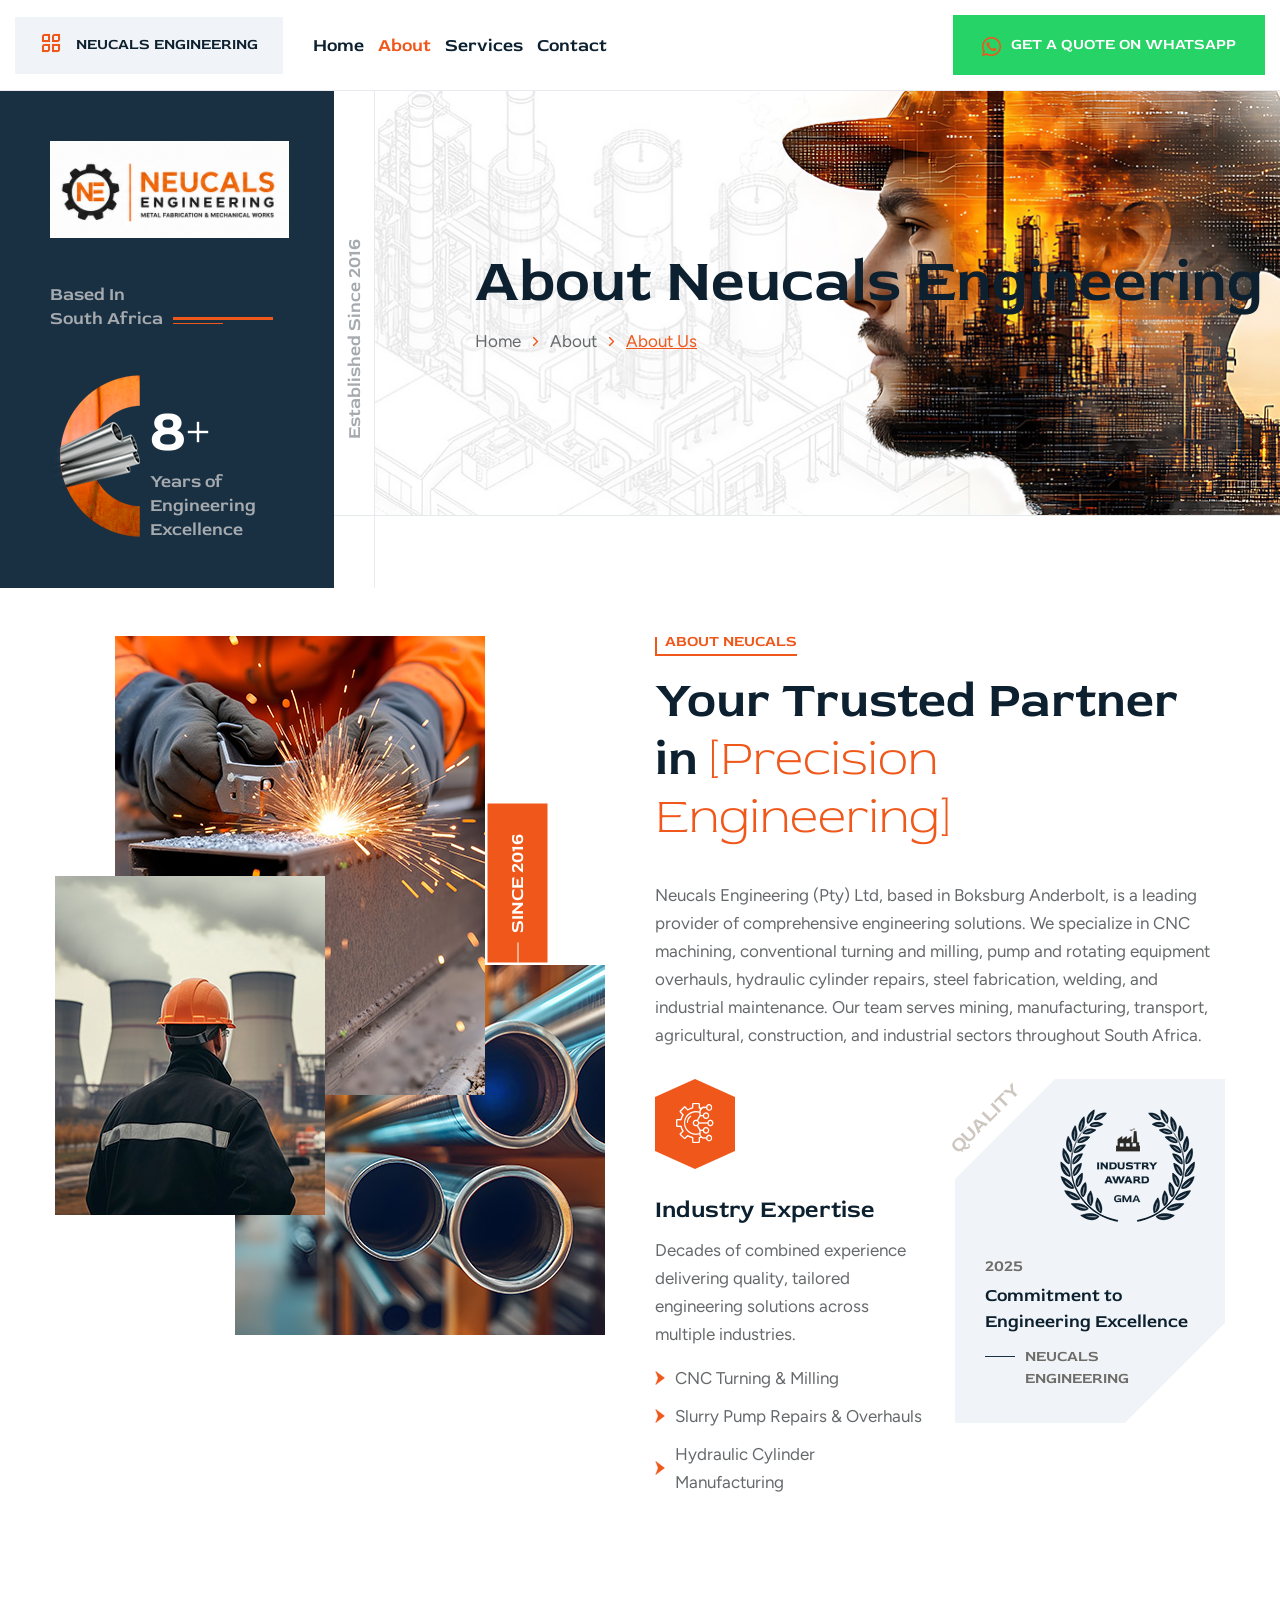
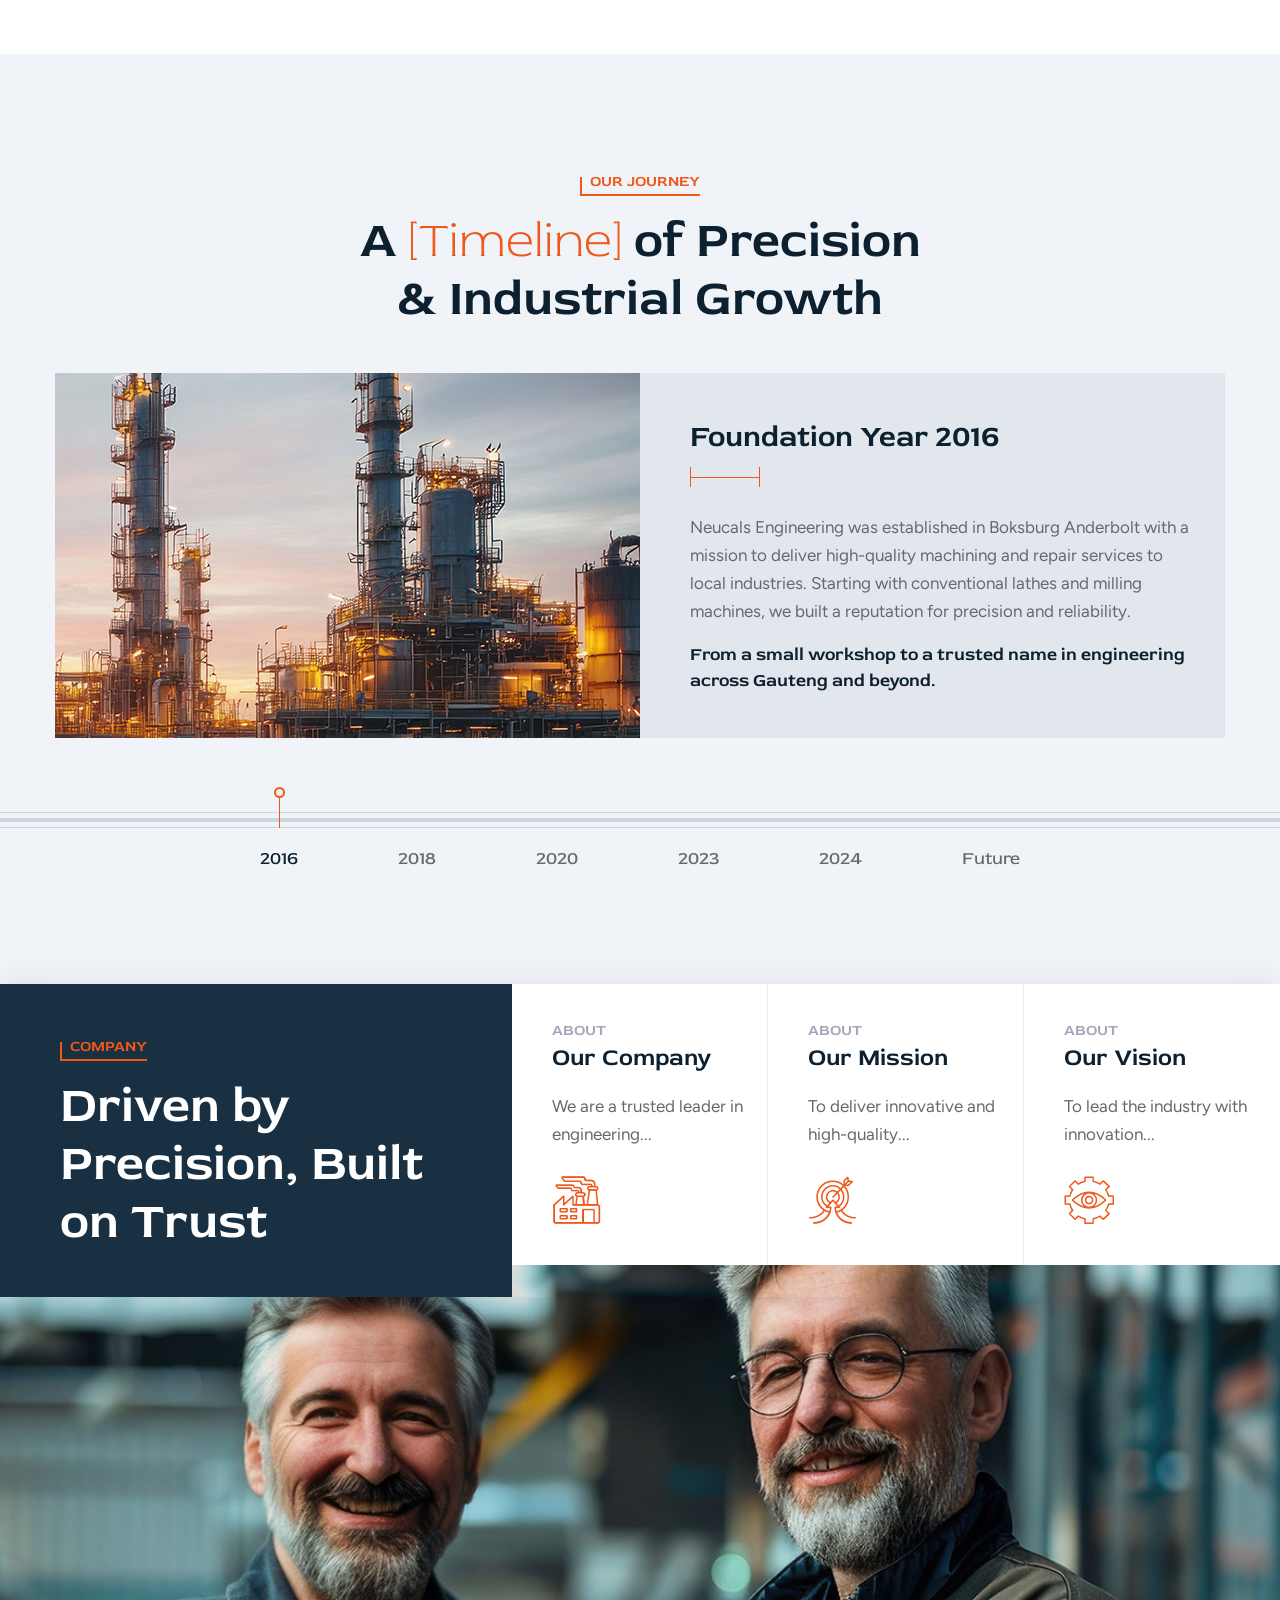
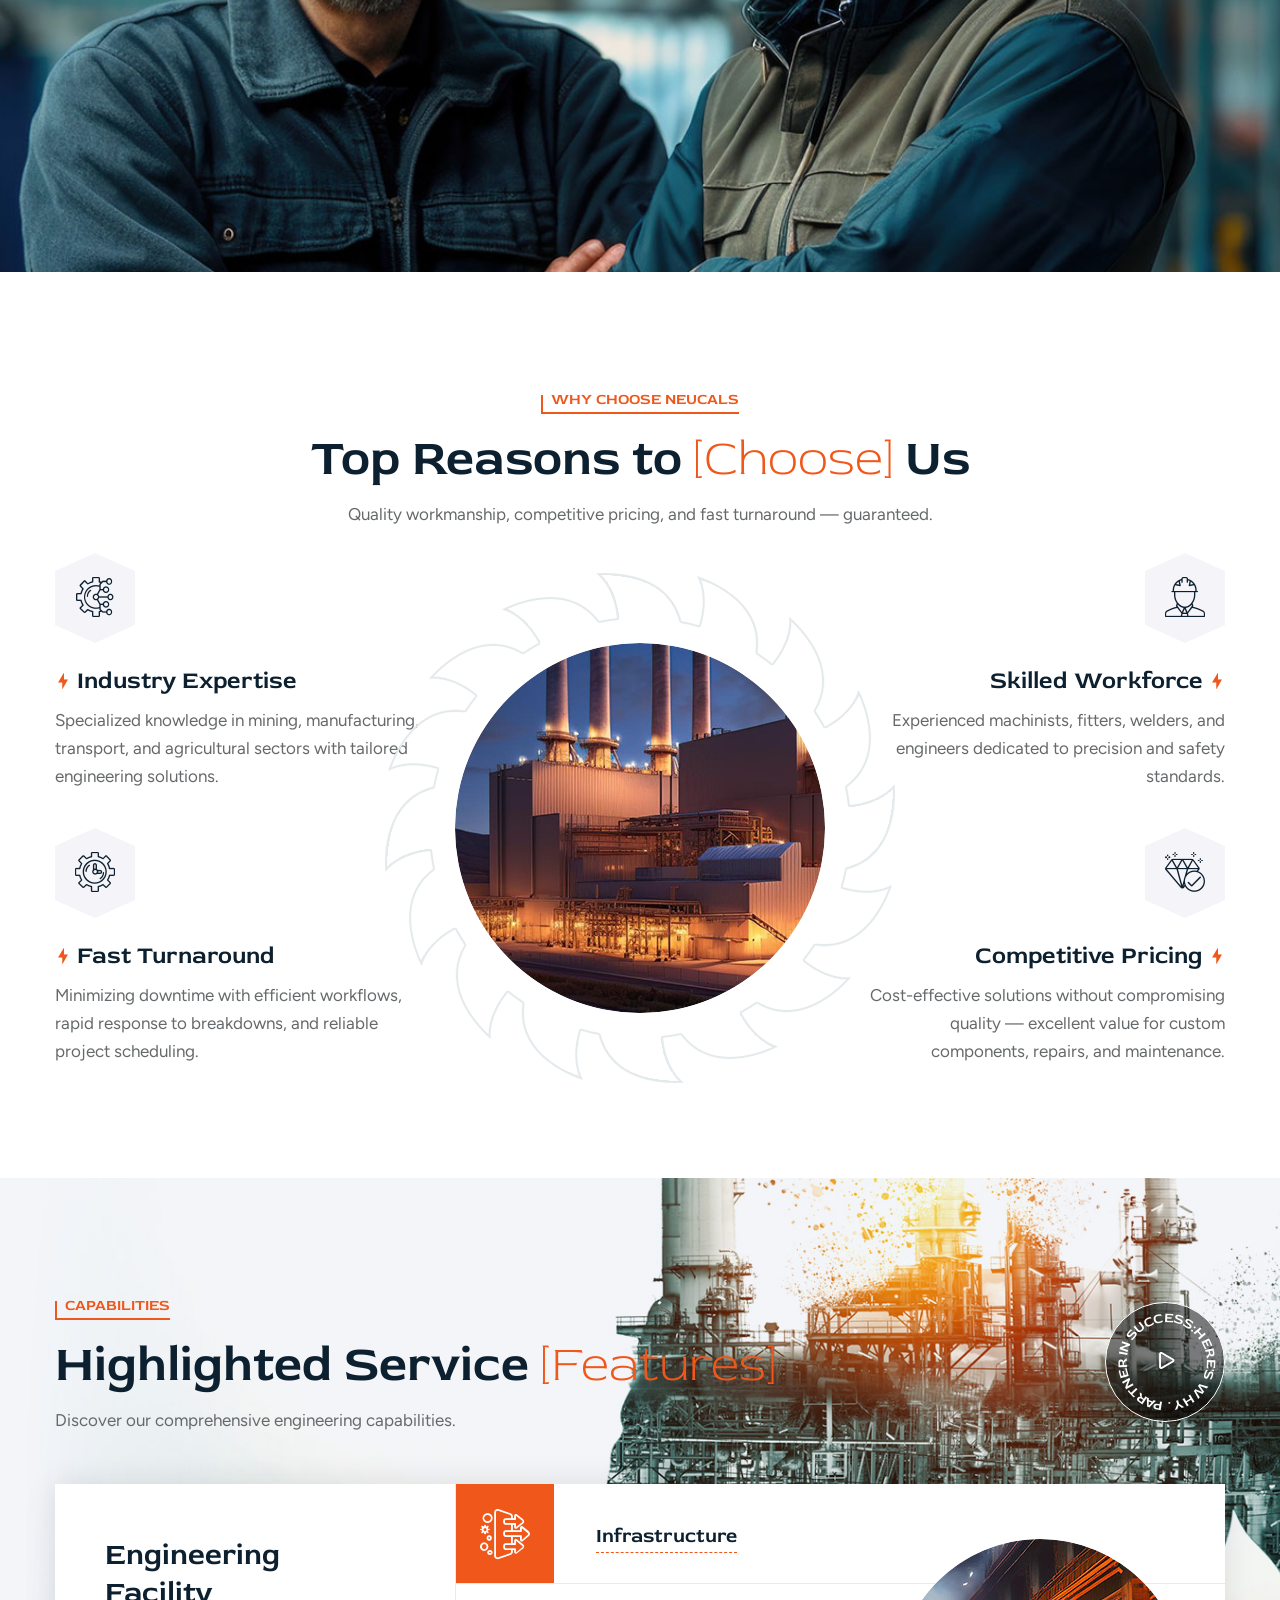
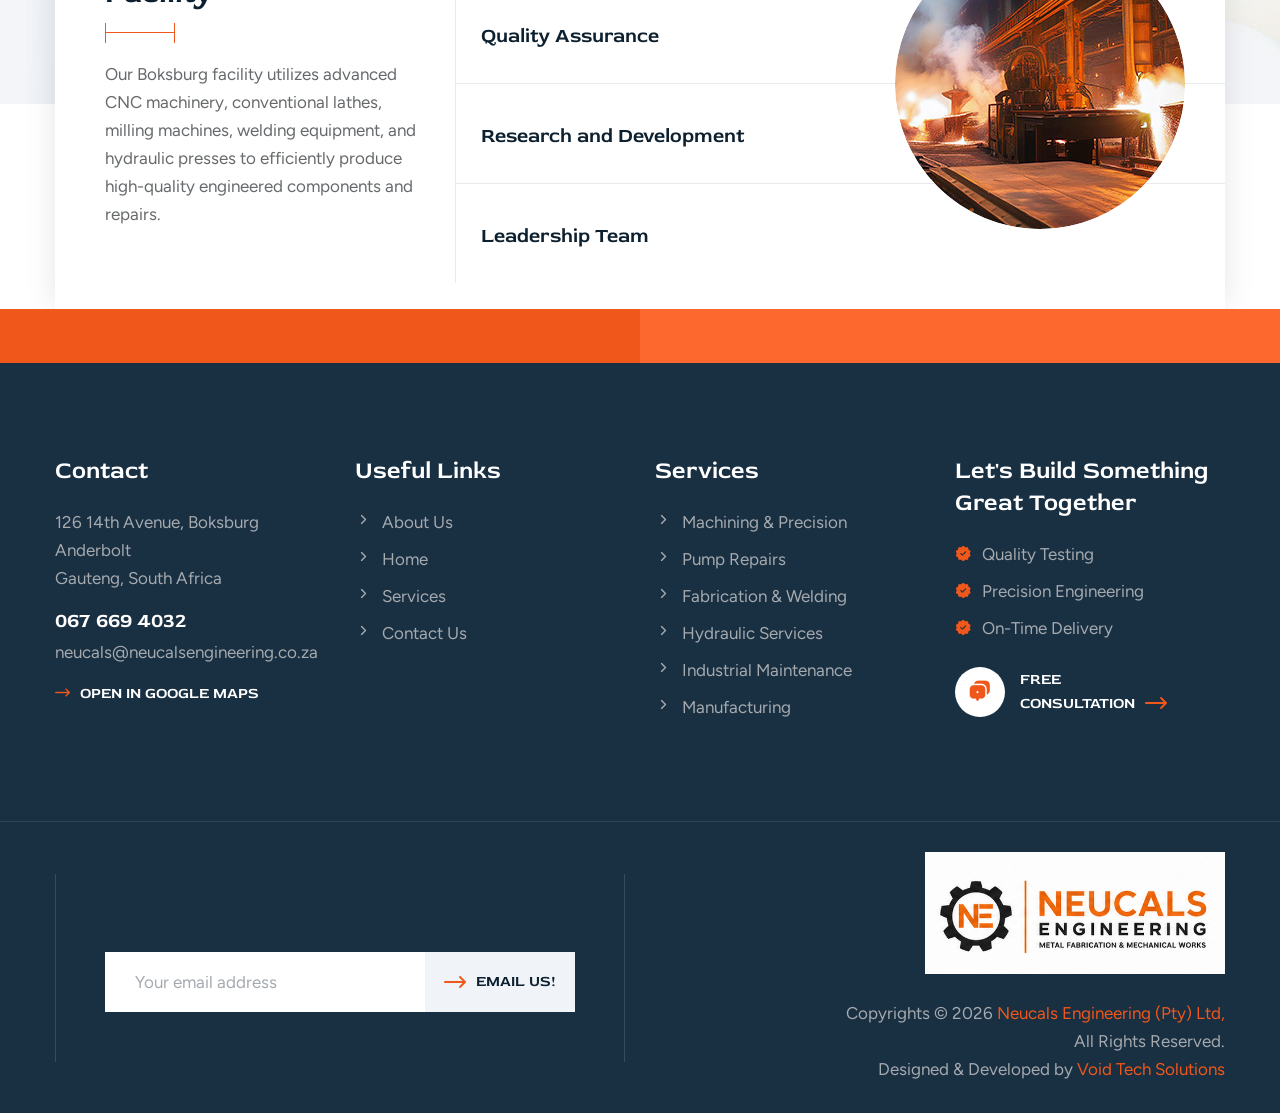
==== commit 24964d21: "Update email addresses to new domain in about, contact, index, and service pages" ====
--- a/about.html
+++ b/about.html
@@ -98,7 +98,7 @@
     },
     "url": "https://neucalsengineering.co.za/",
     "telephone": "+27676694032",
-    "email": "nmukhalela@outlook.com",
+    "email": "neucals@neucalsengineering.co.za",
     "priceRange": "$$",
     "openingHoursSpecification": {
       "@type": "OpeningHoursSpecification",
@@ -296,7 +296,7 @@
                     <ul>
                         <li>126 14th Avenue, Boksburg Anderbolt, South Africa</li>
                         <li><a href="tel:0676694032">067 669 4032</a></li>
-                        <li><a href="mailto:nmukhalela@outlook.com">nmukhalela@outlook.com</a></li>
+                        <li><a href="mailto:neucals@neucalsengineering.co.za">neucals@neucalsengineering.co.za</a></li>
                     </ul>
                 </div>
                 <div class="social-links">
@@ -806,7 +806,7 @@
     <p>126 14th Avenue, Boksburg Anderbolt<br>
         Gauteng, South Africa</p>
     <div class="phone"><a href="tel:0676694032">067 669 4032</a></div>
-    <div class="email"><a href="mailto:nmukhalela@outlook.com">nmukhalela@outlook.com</a></div>
+    <div class="email"><a href="mailto:neucals@neucalsengineering.co.za">neucals@neucalsengineering.co.za</a></div>
     <div class="map-link"><a href="https://www.google.com/maps/place/126+14th+Avenue+Boksburg+Anderbolt/@-26.156813,28.231026,15z" target="_blank"><i class="flaticon-right-arrow"></i><span>Open in Google Maps</span></a></div>
 </div>
                             </div>
@@ -872,7 +872,7 @@
                                 <!-- Optional content -->
                             </div>
                             <div class="form-inner">
-                               <form action="mailto:nmukhalela@outlook.com" method="post" enctype="text/plain">
+                               <form action="mailto:neucals@neucalsengineering.co.za" method="post" enctype="text/plain">
     <div class="form-group">
         <input type="email" name="email" placeholder="Your email address" required>
         <button type="submit"><i class="flaticon-right-arrow"></i><span>Email Us!</span></button>
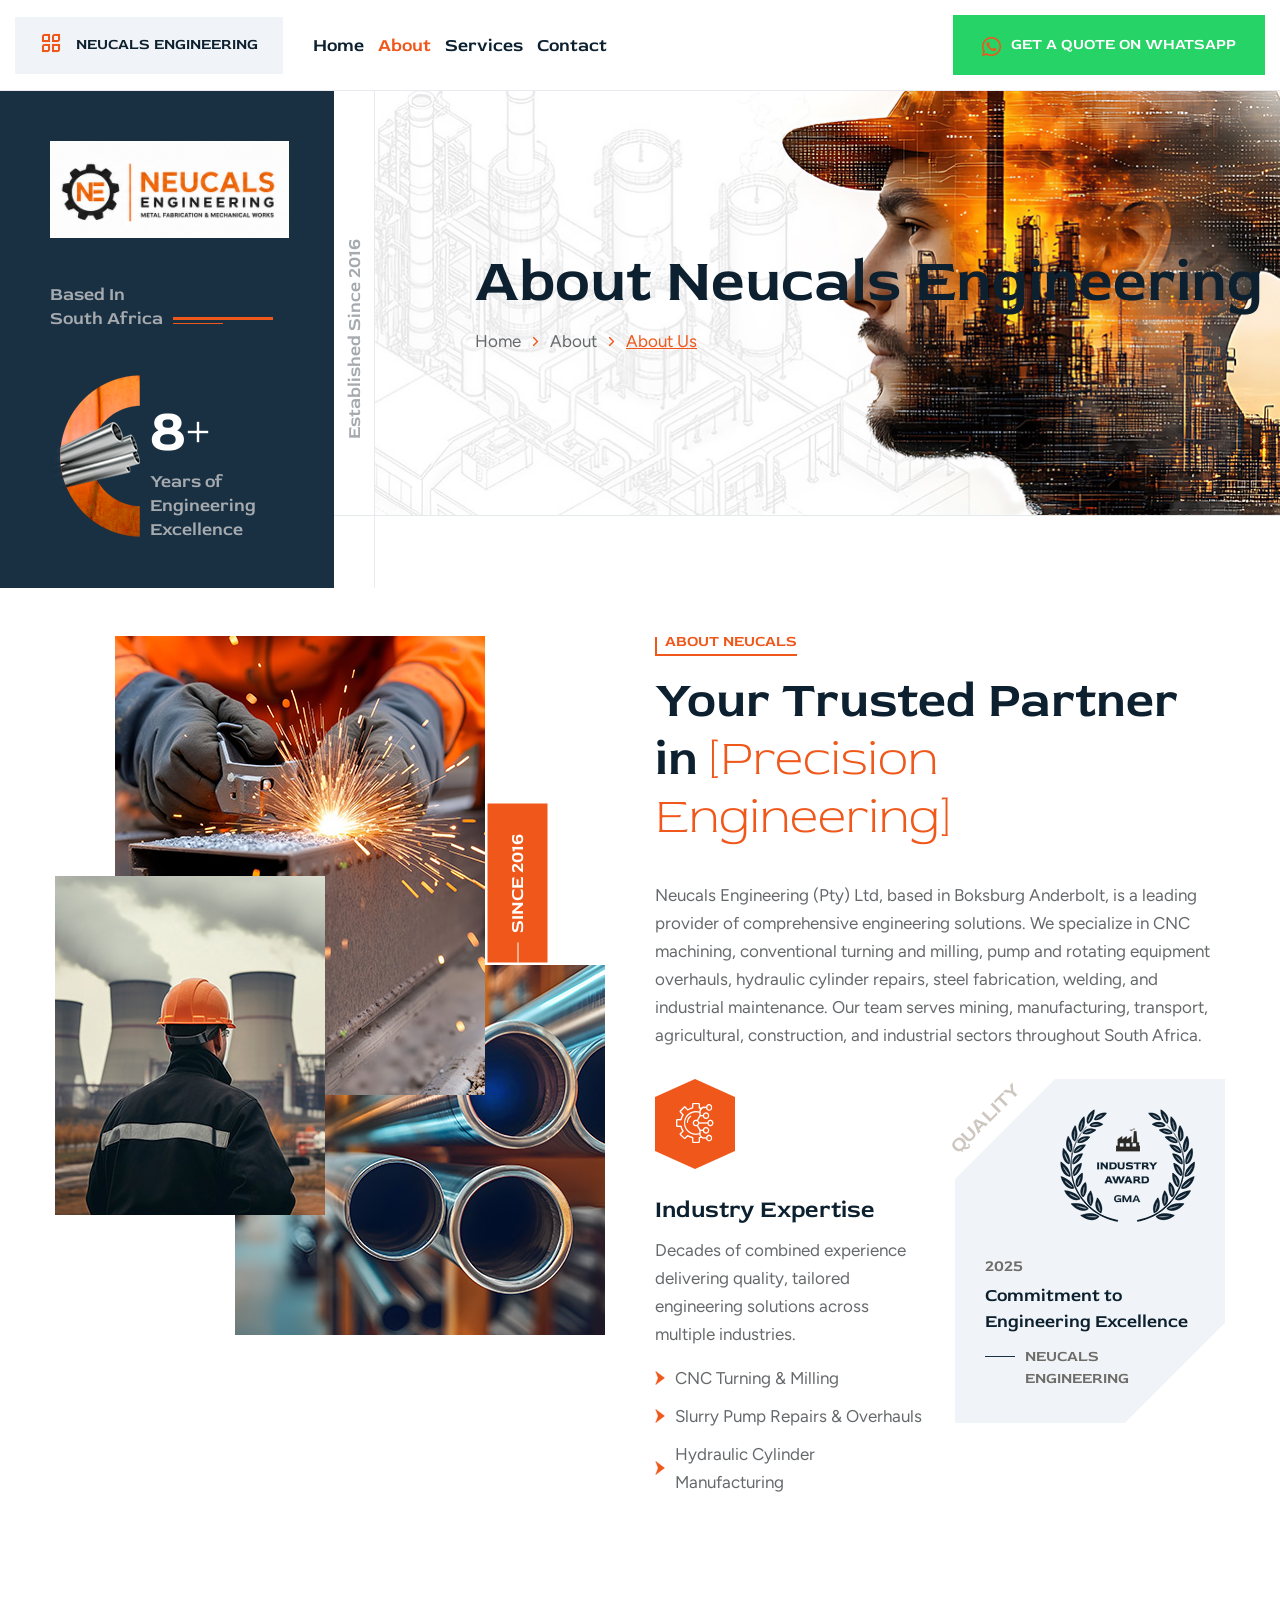
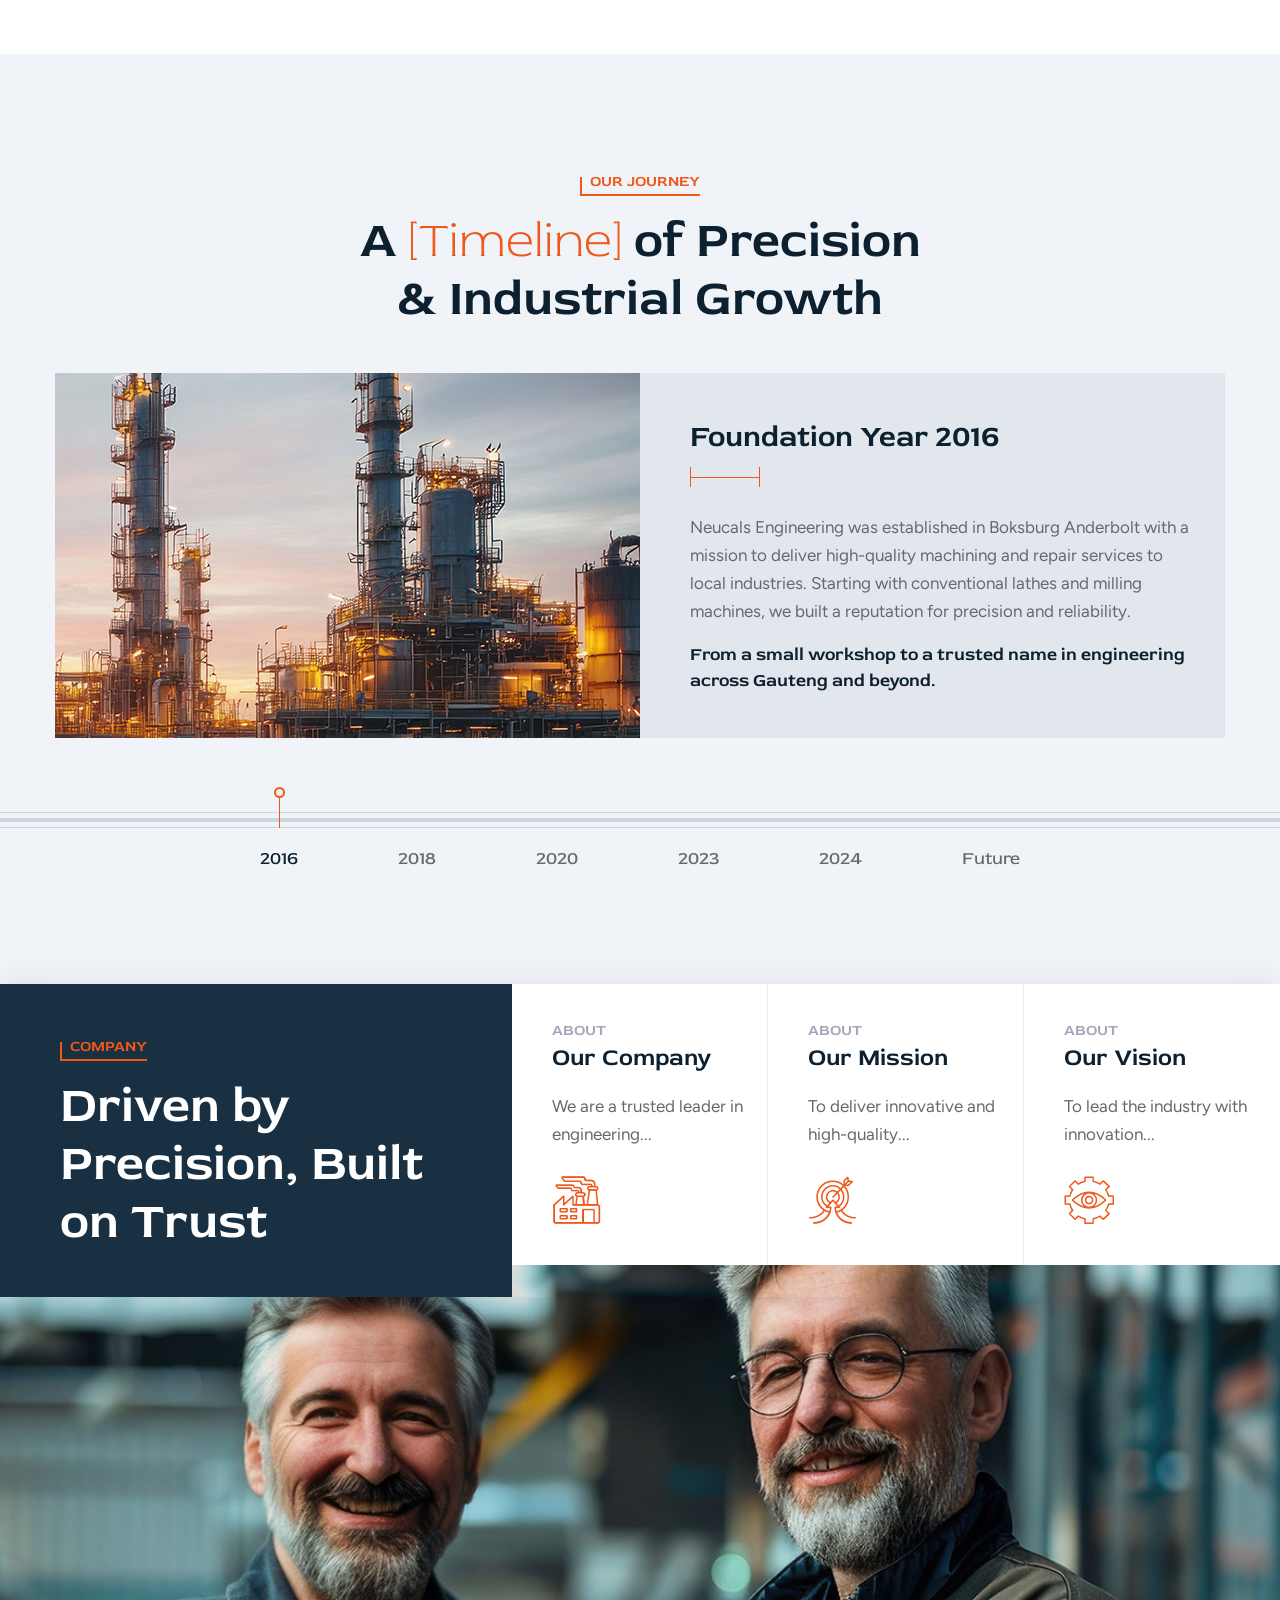
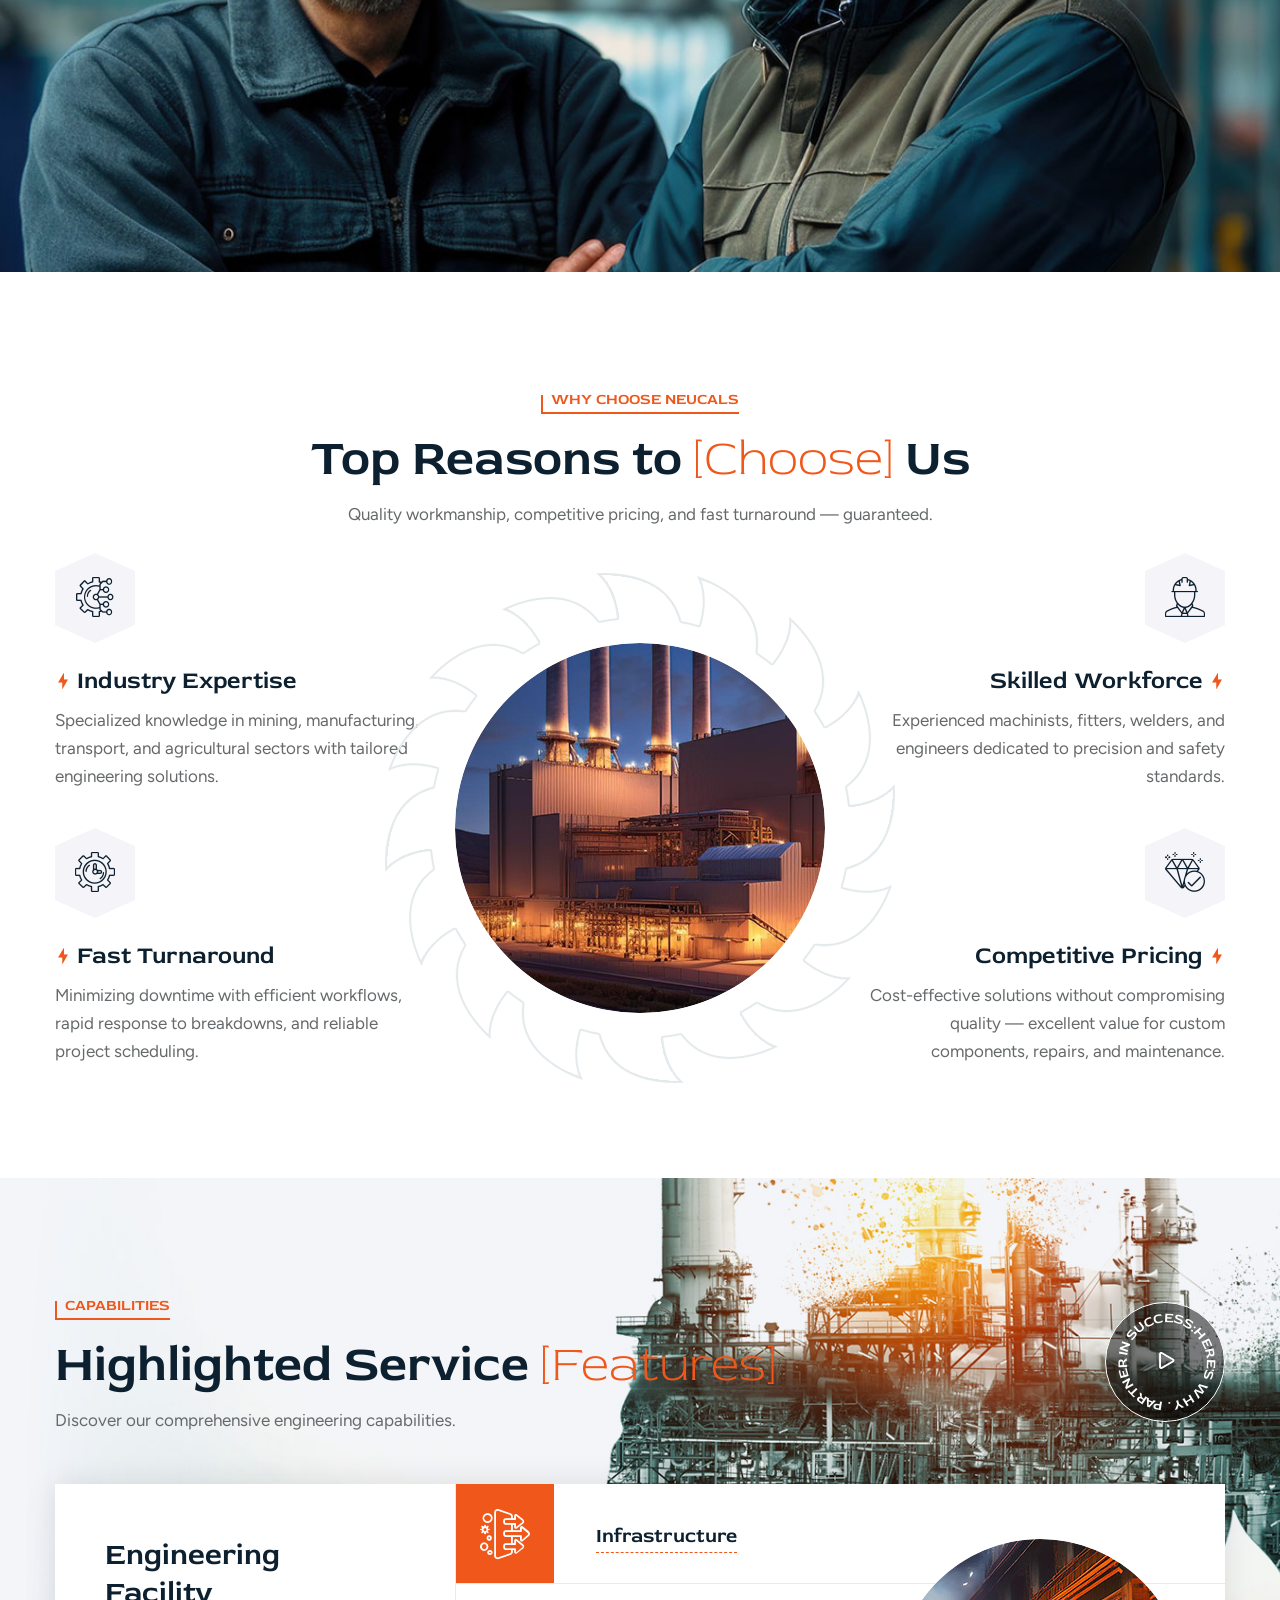
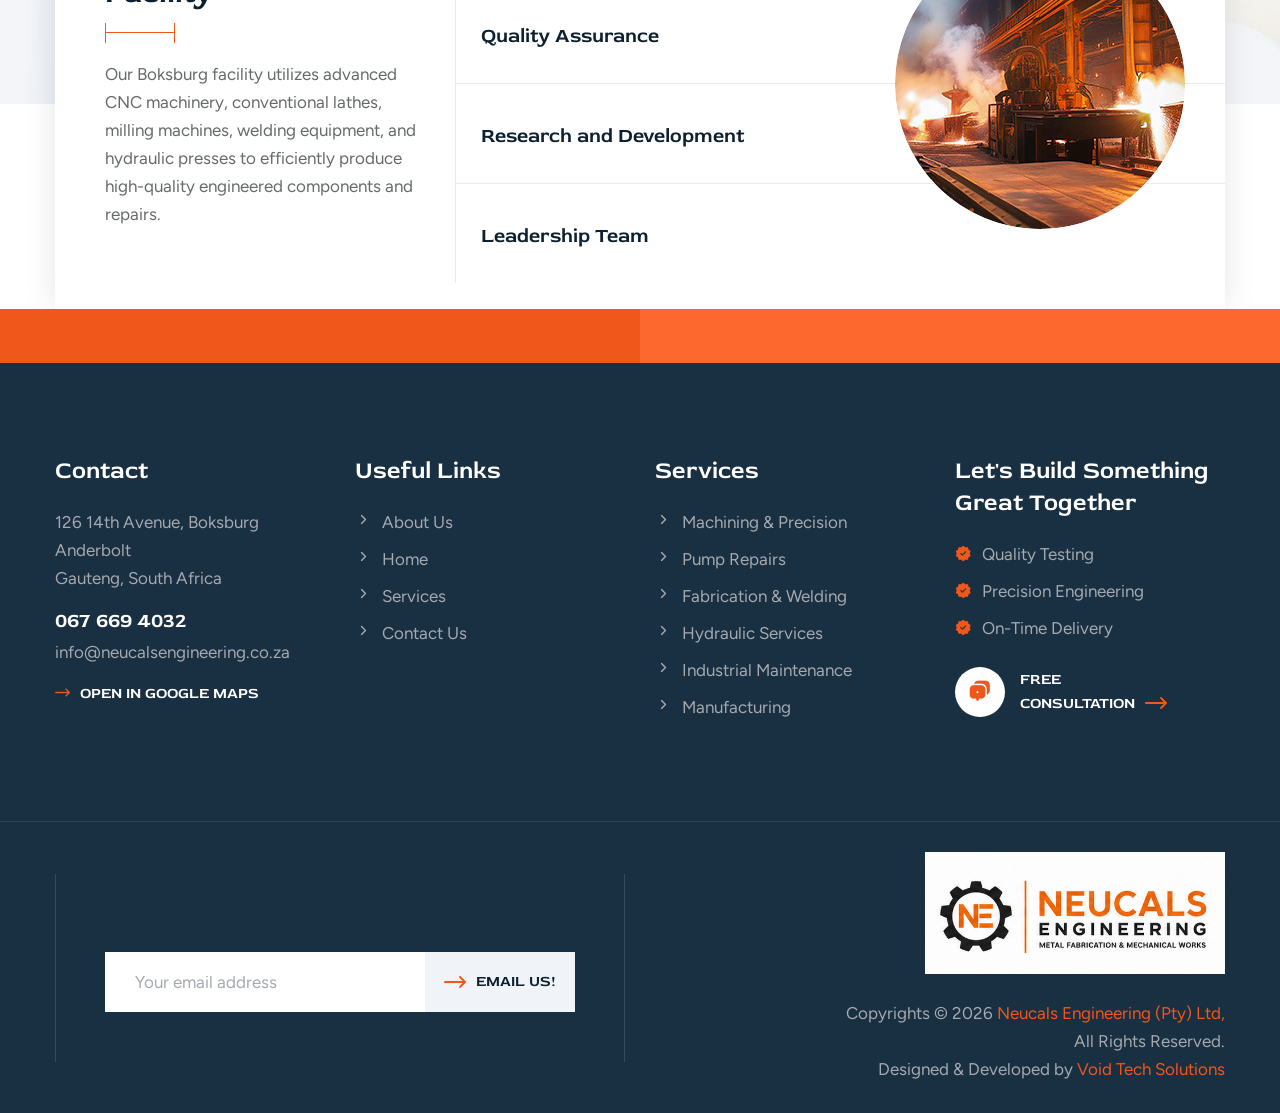
==== commit ab0a2319: "Update email addresses to new domain and enhance SEO meta tags across multiple pages" ====
--- a/about.html
+++ b/about.html
@@ -25,14 +25,19 @@
 <meta property="og:url" content="https://neucalsengineering.co.za/about.html">
 <meta property="og:title" content="About Neucals Engineering | Precision Engineering Experts in Boksburg">
 <meta property="og:description" content="Since 2016, Neucals Engineering has provided expert CNC machining, pump repairs, fabrication, welding, and industrial maintenance services across South Africa.">
-<meta property="og:image" content="assets/images/headerlogo.png">
+<meta property="og:image" content="https://neucalsengineering.co.za/assets/images/headerlogo.png">
+<meta property="og:image:secure_url" content="https://neucalsengineering.co.za/assets/images/headerlogo.png">
+<meta property="og:image:alt" content="Neucals Engineering logo and brand identity">
+<meta property="og:site_name" content="Neucals Engineering">
+<meta property="og:locale" content="en_ZA">
 
 <!-- Twitter -->
 <meta property="twitter:card" content="summary_large_image">
 <meta property="twitter:url" content="https://neucalsengineering.co.za/about.html">
 <meta property="twitter:title" content="About Neucals Engineering | Engineering Excellence Since 2016">
 <meta property="twitter:description" content="Professional CNC machining, pump repairs, fabrication, welding, and industrial maintenance services in Boksburg, Gauteng.">
-<meta property="twitter:image" content="assets/images/headerlogo.png">
+<meta property="twitter:image" content="https://neucalsengineering.co.za/assets/images/headerlogo.png">
+<meta property="twitter:image:alt" content="Neucals Engineering logo">
 
 <!-- Additional SEO Meta Tags -->
 <meta name="format-detection" content="telephone=no">
@@ -98,7 +103,7 @@
     },
     "url": "https://neucalsengineering.co.za/",
     "telephone": "+27676694032",
-    "email": "neucals@neucalsengineering.co.za",
+    "email": "info@neucalsengineering.co.za",
     "priceRange": "$$",
     "openingHoursSpecification": {
       "@type": "OpeningHoursSpecification",
@@ -296,7 +301,7 @@
                     <ul>
                         <li>126 14th Avenue, Boksburg Anderbolt, South Africa</li>
                         <li><a href="tel:0676694032">067 669 4032</a></li>
-                        <li><a href="mailto:neucals@neucalsengineering.co.za">neucals@neucalsengineering.co.za</a></li>
+                        <li><a href="mailto:info@neucalsengineering.co.za">info@neucalsengineering.co.za</a></li>
                     </ul>
                 </div>
                 <div class="social-links">
@@ -806,7 +811,7 @@
     <p>126 14th Avenue, Boksburg Anderbolt<br>
         Gauteng, South Africa</p>
     <div class="phone"><a href="tel:0676694032">067 669 4032</a></div>
-    <div class="email"><a href="mailto:neucals@neucalsengineering.co.za">neucals@neucalsengineering.co.za</a></div>
+    <div class="email"><a href="mailto:info@neucalsengineering.co.za">info@neucalsengineering.co.za</a></div>
     <div class="map-link"><a href="https://www.google.com/maps/place/126+14th+Avenue+Boksburg+Anderbolt/@-26.156813,28.231026,15z" target="_blank"><i class="flaticon-right-arrow"></i><span>Open in Google Maps</span></a></div>
 </div>
                             </div>
@@ -872,7 +877,7 @@
                                 <!-- Optional content -->
                             </div>
                             <div class="form-inner">
-                               <form action="mailto:neucals@neucalsengineering.co.za" method="post" enctype="text/plain">
+                               <form action="mailto:info@neucalsengineering.co.za" method="post" enctype="text/plain">
     <div class="form-group">
         <input type="email" name="email" placeholder="Your email address" required>
         <button type="submit"><i class="flaticon-right-arrow"></i><span>Email Us!</span></button>
